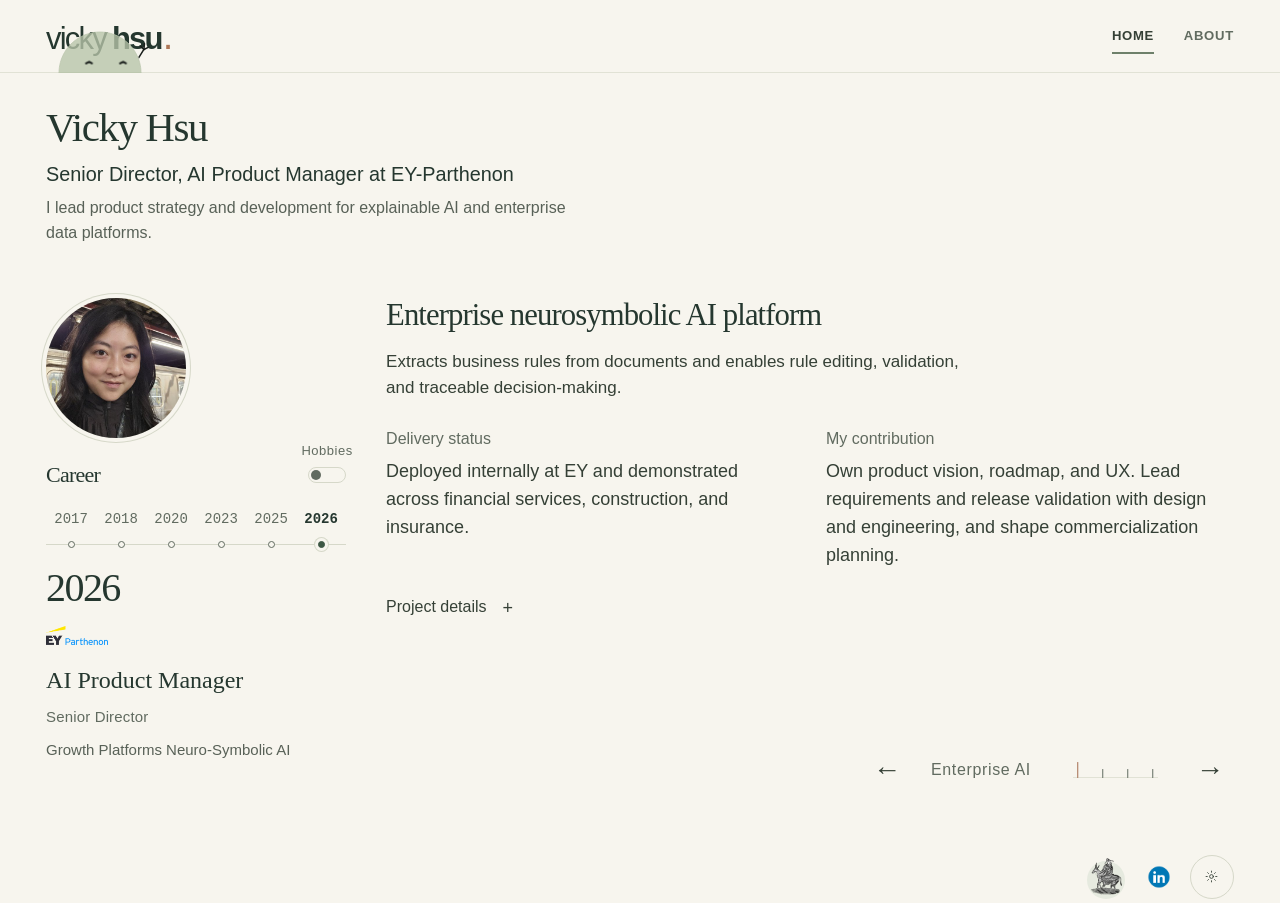
==== index.html @ c4df43fd "Quiet About gallery title type to match HOME Bring card headings down from a 46px max so About reads" ====
<!doctype html>
<html data-refined="true" lang="en">
  <head>
    <meta charset="utf-8">
    <meta name="viewport" content="width=device-width, initial-scale=1">
    <meta
      name="description"
      content="Vicky Hsu is a Senior Director and AI Product Manager at EY-Parthenon, focused on explainable AI and enterprise data platforms."
    >
    <meta name="theme-color" content="#f2f0ef" id="theme-color">
    <meta property="og:type" content="website">
    <meta property="og:title" content="Vicky Hsu · AI Product Leader">
    <meta
      property="og:description"
      content="Vicky Hsu is a Senior Director and AI Product Manager at EY-Parthenon, focused on explainable AI and enterprise data platforms."
    >
    <meta property="og:url" content="https://hsuvicky.github.io/">
    <meta property="og:site_name" content="Vicky Hsu">
    <title>Vicky Hsu</title>
    <link rel="canonical" href="https://hsuvicky.github.io/">
    <link rel="icon" href="assets/favicon-32.png?v=20260731-face" type="image/png" sizes="32x32">
    <link rel="icon" href="assets/favicon-16.png?v=20260731-face" type="image/png" sizes="16x16">
    <link rel="apple-touch-icon" href="assets/apple-touch-icon.png?v=20260731-face" sizes="180x180">
    <link rel="stylesheet" href="styles.css?v=20260914-blob-arm">
    <script>
      (() => {
        try {
          const saved = localStorage.getItem("theme");
          const theme = saved || "light";
          document.documentElement.dataset.theme = theme;
          if (localStorage.getItem("wenchang-introduced") === "true") {
            document.documentElement.dataset.wenchangSeen = "true";
          }
          const pageEnter = sessionStorage.getItem("page-transition");
          if (pageEnter) {
            document.documentElement.dataset.pageEnter = pageEnter;
            sessionStorage.removeItem("page-transition");
          }
        } catch {
          document.documentElement.dataset.theme = "light";
        }
      })();
    </script>
    <script src="script.js?v=20260914-blob-arm-longer" defer></script>
  <link rel="stylesheet" href="/refinements.css?v=20261027-about-type">
<script src="/refinements.js?v=15" defer></script>
<noscript><style>body,body.about-site{display:block;height:auto}main,body.about-site .about-page{height:auto;overflow:visible}.achievements>.section-shell{display:block;height:auto}.career-browser,.home-layout .career-browser{display:block}.career-content,.home-layout .career-content{overflow:visible}.career-entry[hidden],.career-entry [hidden],html .work-pages .work-panel[hidden]{display:block!important}.career-entry{margin-block:30px}.career-entry>.progression-period{display:block}.career-heading button,.career-years,.home-layout .career-years,.work-controls,.gallery-controls,.gallery-title-card,.gallery-card-select,.gallery-close{display:none!important}.work-panel,.work-panel:not(:first-child){display:block;height:auto;margin-block:40px}.about-page .gallery-section,.about-page .gallery-section .section-shell,.perspective-gallery{height:auto}.gallery-stage{position:static;perspective:none}.gallery-card{position:static;transform:none!important;opacity:1!important;width:100%;height:auto;margin:30px 0;pointer-events:auto}.gallery-card-layout{height:auto}.gallery-card-copy{opacity:1}</style></noscript>
</head>
  <body>
    <a class="skip-link" href="#main-content">Skip to content</a>

    <header class="site-header">
      <nav class="site-nav" aria-label="Primary navigation">
        <div class="brand">
          <a class="wordmark" href="/" aria-label="Vicky Hsu, Home">
            <span class="wordmark-full personal-wordmark">vicky <span>hsu</span><i aria-hidden="true">.</i></span>
            <span class="wordmark-short" aria-hidden="true">VH</span>
          </a>
          <div class="blob-colony" data-blob-colony aria-label="Friendly blobs"></div>
        </div>

        <button
          class="nav-toggle"
          type="button"
          aria-expanded="false"
          aria-controls="primary-links"
          aria-label="Open menu"
        >
          <span class="nav-toggle-lines" aria-hidden="true"></span>
        </button>

        <div class="nav-links" id="primary-links">
          <a href="/" aria-current="page">Home</a>
          <a href="/about/">About</a>
        </div>

      </nav>
    </header>

    <main id="main-content">
      <section class="achievements section ruled-section" id="achievements" aria-label="Career timeline">
        <div class="section-shell home-layout">
          <div class="home-introduction">
            <h1>Vicky Hsu</h1>
            <p class="home-introduction-role">Senior Director, AI Product Manager at EY-Parthenon</p>
            <p class="home-introduction-focus">I lead product strategy and development for explainable AI and enterprise data platforms.</p>
          </div>
<aside class="career-browser"><div class="career-heading"><span class="home-portrait"><img src="assets/vicky-portrait.jpg?v=20261026-3" alt="Vicky Hsu" width="480" height="480" decoding="async"></span><h2>Career</h2><button type="button" data-career-hobbies aria-pressed="false" aria-label="Show hobbies"><span class="mode-track" aria-hidden="true"><span class="mode-knob"></span></span></button></div><nav class="career-years" aria-label="Career year"></nav><div class="career-content"><article class="career-entry" data-year="2011" data-personal="true" hidden>
                  <span class="progression-period">2011</span>
                  
                  <div class="progression-description" data-hobby-content aria-hidden="true">
                    <img
                      class="progression-logo progression-logo-lol"
                      src="assets/league-of-legends-logo.png"
                      alt=""
                      width="640"
                      height="360"
                      loading="lazy"
                    >
                    <strong class="progression-role">League of Legends</strong>
                    <span class="progression-domain">Played my first game.</span>
                  </div>
                </article><article class="career-entry" data-year="2017" hidden>
                  <span class="progression-period">2017</span>
                  
                  <div class="progression-description">
                    <img
                      class="progression-logo progression-logo-ey"
                      src="assets/ey-logo.png"
                      alt="EY"
                      width="1280"
                      height="1293"
                      loading="lazy"
                    >
                    <strong class="progression-role">Technology Consultant</strong>
                    <span class="progression-grade">Intern</span>
                    <span class="progression-domain">Robotic Process Automation</span>
                  </div>
                </article><article class="career-entry" data-year="2018" hidden>
                  <span class="progression-period">2018</span>
                  
                  <div class="progression-description">
                    <img
                      class="progression-logo progression-logo-ey"
                      src="assets/ey-logo.png"
                      alt="EY"
                      width="1280"
                      height="1293"
                      loading="lazy"
                    >
                    <strong class="progression-role">Product Analyst</strong>
                    <span class="progression-grade">Staff</span>
                    <span class="progression-domain">Digital &amp; Emerging Technologies</span>
                  </div>
                  <div class="progression-personal-event" data-hobby-content aria-hidden="true">
                    <img
                      class="progression-logo progression-logo-rank"
                      src="assets/league-diamond-rank.png"
                      alt=""
                      width="256"
                      height="256"
                      loading="lazy"
                    >
                    <strong class="progression-role">League of Legends</strong>
                    <span class="progression-domain">Reached Diamond for the first time.</span>
                  </div>
                </article><article class="career-entry" data-year="2020" hidden>
                  <span class="progression-period">2020</span>
                  
                  <div class="progression-description">
                    <img
                      class="progression-logo progression-logo-ey"
                      src="assets/ey-logo.png"
                      alt="EY"
                      width="1280"
                      height="1293"
                      loading="lazy"
                    >
                    <strong class="progression-role">Technical Product Manager</strong>
                    <span class="progression-grade">Senior</span>
                    <span class="progression-domain">Digital &amp; Emerging Technologies</span>
                  </div>
                  <div class="progression-personal-event" data-hobby-content aria-hidden="true">
                    <img
                      class="progression-logo progression-logo-twitch progression-logo-activity"
                      src="assets/twitch-logo.svg"
                      alt=""
                      width="112"
                      height="127"
                      loading="lazy"
                    >
                    <strong class="progression-role">Twitch</strong>
                    <span class="progression-domain">
                      Streamed games to 130 followers in three months chasing Affiliate,
                      then stepped away.
                    </span>
                  </div>
                </article><article class="career-entry" data-year="2023" hidden>
                  <span class="progression-period">2023</span>
                  
                  <div class="progression-description">
                    <img
                      class="progression-logo progression-logo-ey"
                      src="assets/ey-logo.png"
                      alt="EY"
                      width="1280"
                      height="1293"
                      loading="lazy"
                    >
                    <strong class="progression-role">Senior Technical Product Manager</strong>
                    <span class="progression-grade">Manager</span>
                    <span class="progression-domain">Technology Solutions Delivery</span>
                  </div>
                </article><article class="career-entry" data-year="2024" data-personal="true" hidden>
                  <span class="progression-period">2024</span>
                  
                  <div class="progression-description" data-hobby-content aria-hidden="true">
                    <img
                      class="progression-logo progression-logo-form-flow"
                      src="assets/form-and-flow-logo.png"
                      alt=""
                      width="480"
                      height="500"
                      loading="lazy"
                    >
                    <strong class="progression-role">Form + Flow</strong>
                    <span class="progression-grade">Karma Yogi</span>
                    <span class="progression-domain">Volunteered for two years.</span>
                  </div>
                  <div class="progression-personal-event" data-hobby-content aria-hidden="true">
                    <img
                      class="progression-logo progression-logo-activity career-craft-icon"
                      src="assets/career-boxing.svg"
                      alt=""
                      width="96"
                      height="64"
                      loading="lazy"
                    >
                    <strong class="progression-role">Boxing</strong>
                    <span class="progression-domain">
                      Took up training, then paused to recover from knee and shoulder
                      injuries.
                    </span>
                  </div>
                </article><article class="career-entry" data-year="2025" hidden>
                  <span class="progression-period">2025</span>
                  
                  <div class="progression-description">
                    <img
                      class="progression-logo progression-logo-parthenon"
                      src="assets/ey-parthenon-logo.png"
                      alt="EY-Parthenon"
                      width="3840"
                      height="1236"
                      loading="lazy"
                    >
                    <strong class="progression-role">AI Product Manager</strong>
                    <span class="progression-grade">Director</span>
                    <span class="progression-domain">Growth Platforms Neuro-Symbolic AI</span>
                  </div>
                  <div class="progression-career-event progression-education-event">
                    <img
                      class="progression-logo progression-logo-nyu"
                      src="assets/nyu-stern-logo.png"
                      alt="NYU Stern"
                      width="640"
                      height="304"
                      loading="lazy"
                    >
                    <strong class="progression-role">MBA</strong>
                    <span class="progression-grade">Part-time</span>
                    <span class="progression-domain">Started attending NYU Stern School of Business in 2025.</span>
                  </div>
                  <div class="progression-personal-event" data-hobby-content aria-hidden="true">
                    <img
                      class="progression-logo progression-logo-activity"
                      src="assets/baldurs-gate-logo.png"
                      alt=""
                      width="457"
                      height="191"
                      loading="lazy"
                    >
                    <strong class="progression-role">Baldur's Gate</strong>
                    <span class="progression-domain">Began a weekly campaign with college friends.</span>
                  </div>
                  <div class="progression-personal-event" data-hobby-content aria-hidden="true">
                    <img
                      class="progression-logo progression-logo-activity career-craft-icon"
                      src="assets/career-casting.svg"
                      alt=""
                      width="96"
                      height="64"
                      loading="lazy"
                    >
                    <strong class="progression-role">Lost-wax casting</strong>
                    <span class="progression-domain">
                      Carved and cast my first ring in a three-hour workshop.
                    </span>
                  </div>
                  <div class="progression-personal-event" data-hobby-content aria-hidden="true">
                    <img
                      class="progression-logo progression-logo-activity career-craft-icon"
                      src="assets/career-flameworking.svg"
                      alt=""
                      width="96"
                      height="64"
                      loading="lazy"
                    >
                    <strong class="progression-role">Flameworking</strong>
                    <span class="progression-domain">
                      Made my first borosilicate flowers, with mixed results, then soft-glass
                      beads.
                    </span>
                  </div>
                </article><article class="career-entry" data-year="2026" hidden>
                  <span class="progression-period">2026</span>
                  
                  <div class="progression-description">
                    <img
                      class="progression-logo progression-logo-parthenon"
                      src="assets/ey-parthenon-logo.png"
                      alt="EY-Parthenon"
                      width="3840"
                      height="1236"
                      loading="lazy"
                    >
                    <strong class="progression-role">AI Product Manager</strong>
                    <span class="progression-grade">Senior Director</span>
                    <span class="progression-domain">Growth Platforms Neuro-Symbolic AI</span>
                  </div>
                  <div class="progression-personal-event" data-hobby-content aria-hidden="true">
                    <img
                      class="progression-logo progression-logo-rank"
                      src="assets/league-diamond-rank.png"
                      alt=""
                      width="256"
                      height="256"
                      loading="lazy"
                    >
                    <strong class="progression-role">League of Legends</strong>
                    <span class="progression-domain">Returned to Diamond and reached my highest rank to date.</span>
                  </div>
                  <div class="progression-personal-event" data-hobby-content aria-hidden="true">
                    <img
                      class="progression-logo progression-logo-activity career-craft-icon"
                      src="assets/career-beadmaking.svg"
                      alt=""
                      width="96"
                      height="64"
                      loading="lazy"
                    >
                    <strong class="progression-role">Glass beadmaking</strong>
                    <span class="progression-domain">Went back for a second soft-glass class.</span>
                  </div>
                </article></div></aside><div class="work-pages">                <article class="work-panel" data-work-panel="0">
            <div class="case-lead">
              <h3 id="enterprise-ai-heading">Enterprise neurosymbolic AI platform</h3>
            </div>
            <div class="case-copy">
              <p class="case-purpose">
                Extracts business rules from documents and enables rule editing,
                validation, and traceable decision-making.
              </p>
              <dl class="case-glance">
                <div>
                  <dt>Delivery status</dt>
                  <dd>
                    Deployed internally at EY and demonstrated across financial services,
                    construction, and insurance.
                  </dd>
                </div>
                <div>
                  <dt>My contribution</dt>
                  <dd>
                    Own product vision, roadmap, and UX. Lead requirements and release
                    validation with design and engineering, and shape commercialization
                    planning.
                  </dd>
                </div>
              </dl>
              <details class="case-disclosure">
                <summary>
                  <span>Project details</span>
                  <span aria-hidden="true"></span>
                </summary>
                <dl class="case-details">
                  <div>
                    <dt>Problem</dt>
                    <dd>
                      Business rules and decision logic are often fragmented across
                      documentation, spreadsheets, and institutional knowledge,
                      limiting transparency, consistency, and governance.
                    </dd>
                  </div>
                  <div>
                    <dt>Approach</dt>
                    <dd>
                      A rules agent extracts entities, attributes, and rules from
                      business documents and user-provided context into an ontology.
                      Users edit and validate rules, trace the upstream and downstream
                      impact of changes, and export to standard formats such as OWL,
                      RDF, and SQL.
                    </dd>
                  </div>
                </dl>
              </details>
            </div>
          </article><article class="work-panel" data-work-panel="2" hidden>
            <div class="case-lead">
              <h4>Knowledge graph &amp; enterprise data platform</h4>
            </div>
            <div class="case-copy">
              <p class="case-purpose">
                Audit and traceability through an enterprise knowledge graph.
              </p>
              <dl class="case-glance">
                <div>
                  <dt>Outcome</dt>
                  <dd>
                    Enabled source-to-report lineage for audit and traceability.
                  </dd>
                </div>
                <div>
                  <dt>My contribution</dt>
                  <dd>
                    Owned the product roadmap spanning 120 domains, 420 concepts, and
                    4,000+ data elements.
                  </dd>
                </div>
              </dl>
              <details class="case-disclosure">
                <summary>
                  <span>Project details</span>
                  <span aria-hidden="true"></span>
                </summary>
                <dl class="case-details">
                  <div>
                    <dt>Problem</dt>
                    <dd>
                      Auditors needed a reliable way to inspect how critical report data
                      was derived.
                    </dd>
                  </div>
                  <div>
                    <dt>Approach</dt>
                    <dd>
                      Model relationships among business terms, source data, and reports
                      so traceability is inspectable.
                    </dd>
                  </div>
                </dl>
              </details>
            </div>
          </article><article class="work-panel" data-work-panel="3" hidden>
            <div class="case-lead">
              <h4>Digital experience &amp; marketing technology</h4>
            </div>
            <div class="case-copy">
              <p class="case-purpose">
                Performance, attribution, and data quality across the digital stack.
              </p>
              <dl class="case-glance">
                <div>
                  <dt>Outcome</dt>
                  <dd>
                    Migrated 70+ Maxymiser tags to Adobe Target and established data
                    validation rules.
                  </dd>
                </div>
                <div>
                  <dt>My contribution</dt>
                  <dd>
                    Led four agile teams through Adobe Experience Cloud and Snowflake
                    migrations.
                  </dd>
                </div>
              </dl>
              <details class="case-disclosure">
                <summary>
                  <span>Project details</span>
                  <span aria-hidden="true"></span>
                </summary>
                <dl class="case-details">
                  <div>
                    <dt>Problem</dt>
                    <dd>
                      Experience, measurement, and data-quality work needed to stay
                      aligned through platform migrations.
                    </dd>
                  </div>
                  <div>
                    <dt>Approach</dt>
                    <dd>
                      Sequenced migration, QA, and governance work across experience and
                      data platforms.
                    </dd>
                  </div>
                </dl>
              </details>
            </div>
          </article><article class="work-panel" data-work-panel="4" hidden>
            <div class="case-lead">
              <h4>Syndicated Loans Platform</h4>
            </div>
            <div class="case-copy">
              <p class="case-purpose">
                A syndicated lending platform built around a common data model.
              </p>
              <dl class="case-glance">
                <div>
                  <dt>Delivery</dt>
                  <dd>
                    Delivered a 25+ feature MVP for a syndicated lending startup backed
                    by four financial institutions.
                  </dd>
                </div>
                <div>
                  <dt>My contribution</dt>
                  <dd>
                    Led product strategy, roadmap, and requirements alignment across the
                    startup and its four institutional clients.
                  </dd>
                </div>
              </dl>
              <details class="case-disclosure">
                <summary>
                  <span>Project details</span>
                  <span aria-hidden="true"></span>
                </summary>
                <dl class="case-details">
                  <div>
                    <dt>Problem</dt>
                    <dd>
                      Thirty-plus stakeholders needed a common data model.
                    </dd>
                  </div>
                  <div>
                    <dt>Approach</dt>
                    <dd>
                      Align requirements and priorities across the startup and its
                      institutional clients around the common data model.
                    </dd>
                  </div>
                </dl>
              </details>
            </div>
          </article><div class="work-controls"><button type="button" data-work-previous aria-label="Previous project">←</button><button type="button" data-work-next aria-label="Next project">→</button></div></div>
        </div>
      </section>

    </main>

    <footer class="site-footer">
      <div class="section-shell">
        <div class="footer-actions" aria-label="Footer actions">
          <div class="wenchang-nav" data-wenchang-nav>
            <button
              class="wenchang-nav-trigger"
              type="button"
              aria-expanded="false"
              aria-controls="wenchang-tooltip"
              aria-label="Learn about Wenchang Dijun"
            >
              <img
                src="assets/wenchang-rider-transparent.png"
                alt=""
                width="757"
                height="900"
              >
            </button>
            <div class="wenchang-tooltip" id="wenchang-tooltip" hidden>
              <p>
                This is
                <a
                  href="https://commons.wikimedia.org/wiki/File:The_dragon%2C_image%2C_and_demon%3B_or%2C_The_three_religions_of_China-_Confucianism%2C_Buddhism%2C_and_Taoism%2C_giving_an_account_of_the_mythology%2C_idolatry%2C_and_demonolatry_of_the_Chinese_%281887%29_%2814597250540%29.jpg"
                  target="_blank"
                  rel="noreferrer"
                >Wenchang Dijun (文昌帝君)</a>, a deity widely worshipped in Taiwan folk
                religion. Students and professionals seek his guidance for academic success,
                qualifications, and knowledge-based career advancement.
              </p>
            </div>
          </div>
          <a
            class="footer-linkedin"
            href="https://www.linkedin.com/in/hsuvicky/"
            target="_blank"
            rel="noreferrer"
            aria-label="Visit Vicky Hsu on LinkedIn"
          >
            <img src="assets/linkedin-icon.png" alt="" width="512" height="512" loading="lazy">
            <span class="visually-hidden">(opens in a new tab)</span>
          </a>
          <button class="theme-toggle" type="button" aria-label="Switch to dark theme" aria-pressed="false">
            <svg class="theme-icon theme-icon-sun" viewBox="0 0 24 24" aria-hidden="true">
              <circle cx="12" cy="12" r="3.5"/>
              <path d="M12 2v2.2M12 19.8V22M4.9 4.9l1.6 1.6m11 11 1.6 1.6M2 12h2.2M19.8 12H22M4.9 19.1l1.6-1.6m11-11 1.6-1.6"/>
            </svg>
            <svg class="theme-icon theme-icon-moon" viewBox="0 0 24 24" aria-hidden="true">
              <path d="M20.2 15.1A8.6 8.6 0 0 1 8.9 3.8 8.6 8.6 0 1 0 20.2 15Z"/>
            </svg>
            <span class="visually-hidden">Change color theme</span>
          </button>
        </div>
      </div>
    </footer>
  </body>
</html>
---- styles.css ----
:root {
  color-scheme: light;
  --bg: #f2f0ef;
  --surface: #f8f7f4;
  --surface-strong: #ffffff;
  --text: #2a2a2a;
  --text-strong: #101010;
  --text-soft: #565a56;
  --muted: #666a66;
  --accent: #4b6e48;
  --accent-deep: #355434;
  --accent-soft: #e8ede6;
  --moss: #7c896f;
  --stone: #b2ac88;
  --border: #d4ccc7;
  --border-soft: #e3dedb;
  --warm: #746a45;
  --warm-soft: #ebe7d7;
  --ink-inverse: #f7f5ef;
  --header-bg: rgba(242, 240, 239, 0.92);
  --shadow: 0 24px 70px rgba(42, 42, 42, 0.08);
  --display: Iowan Old Style, Baskerville, "Times New Roman", serif;
  --sans: Inter, ui-sans-serif, -apple-system, BlinkMacSystemFont, "Segoe UI", sans-serif;
  --mono: "SFMono-Regular", Consolas, "Liberation Mono", monospace;
  --header-height: 72px;
  --max-width: 1220px;
  --page-edge: clamp(1.25rem, 1.5vw, 1.75rem);
  --reading-width: 720px;
  --blob-arm: #1a1f1c;
  /* Matryoshka colors — largest is a lighter moss in light mode. */
  --blob-color-0: #b8c4aa;
  --blob-color-1: var(--moss);
  --blob-color-2: var(--accent);
  --blob-color-3: var(--warm);
  --blob-color-4: var(--accent-deep);
  --pointillism-base: #65715f;
  --pointillism-moss: #587453;
  --pointillism-rose: #a8737c;
  --pointillism-sky: #668591;
  --pointillism-gold: #9a814e;
  --glass-neon-cyan: #70ddd1;
  --glass-neon-violet: #9f9bf1;
}

:root[data-theme="dark"] {
  color-scheme: dark;
  --bg: #0f1720;
  --surface: #16212b;
  --surface-strong: #1c2933;
  --text: #e6f0e8;
  --text-strong: #f6fcf7;
  --text-soft: #c0cdc4;
  --muted: #9aa8a0;
  --accent: #8bbf87;
  --accent-deep: #b3d9af;
  --accent-soft: #24382e;
  --moss: #a2b190;
  --stone: #b5a77c;
  --border: #394650;
  --border-soft: #2a3440;
  --warm: #b5a77c;
  --warm-soft: #2a2b28;
  --ink-inverse: #101b14;
  --header-bg: rgba(15, 23, 32, 0.92);
  --shadow: 0 24px 70px rgba(0, 0, 0, 0.35);
  --blob-arm: #ffffff;
  --blob-color-0: #c5ddc2;
  --blob-color-1: var(--accent);
  --blob-color-2: var(--moss);
  --blob-color-3: var(--stone);
  --blob-color-4: var(--warm);
  --pointillism-base: #b8ccb6;
  --pointillism-moss: #a7c79f;
  --pointillism-rose: #d8a9b5;
  --pointillism-sky: #a6c6d2;
  --pointillism-gold: #d6c18e;
  --glass-neon-cyan: #73f2df;
  --glass-neon-violet: #b2a8ff;
}

*,
*::before,
*::after {
  box-sizing: border-box;
}

html {
  scroll-behavior: smooth;
  scroll-padding-top: calc(var(--header-height) + 1rem);
  background: var(--bg);
}

body {
  margin: 0;
  overflow-x: hidden;
  background: var(--bg);
  color: var(--text);
  font-family: var(--sans);
  font-size: 1rem;
  line-height: 1.65;
  text-rendering: optimizeLegibility;
  transition: background-color 180ms ease, color 180ms ease;
}

body.about-site {
  display: flex;
  flex-direction: column;
  min-height: 100svh;
}

body.about-site .about-page {
  flex: 1 0 auto;
}

body.about-site .site-footer {
  flex: 0 0 auto;
  margin-top: auto;
  border-top: 0;
}

:root[data-page-enter] main,
:root[data-page-enter] .site-footer,
:root[data-page-exit] main,
:root[data-page-exit] .site-footer {
  animation-duration: 420ms;
  animation-fill-mode: both;
  animation-timing-function: cubic-bezier(0.76, 0, 0.24, 1);
  will-change: transform, opacity;
}

:root[data-page-enter="from-right"] main,
:root[data-page-enter="from-right"] .site-footer {
  animation-name: page-enter-from-right;
}

:root[data-page-enter="from-left"] main,
:root[data-page-enter="from-left"] .site-footer {
  animation-name: page-enter-from-left;
}

:root[data-page-exit] .site-header {
  pointer-events: none;
}

:root[data-page-exit="left"] main,
:root[data-page-exit="left"] .site-footer {
  animation-name: page-exit-left;
}

:root[data-page-exit="right"] main,
:root[data-page-exit="right"] .site-footer {
  animation-name: page-exit-right;
}

@keyframes page-enter-from-right {
  from {
    opacity: 0.96;
    transform: translate3d(100vw, 0, 0);
  }

  to {
    opacity: 1;
    transform: translate3d(0, 0, 0);
  }
}

@keyframes page-enter-from-left {
  from {
    opacity: 0.96;
    transform: translate3d(-100vw, 0, 0);
  }

  to {
    opacity: 1;
    transform: translate3d(0, 0, 0);
  }
}

@keyframes page-exit-left {
  to {
    opacity: 0.96;
    transform: translate3d(-100vw, 0, 0);
  }
}

@keyframes page-exit-right {
  to {
    opacity: 0.96;
    transform: translate3d(100vw, 0, 0);
  }
}

body::before {
  position: fixed;
  inset: 0;
  z-index: -1;
  background-image:
    linear-gradient(to right, color-mix(in srgb, var(--border-soft) 42%, transparent) 1px, transparent 1px),
    linear-gradient(to bottom, color-mix(in srgb, var(--border-soft) 32%, transparent) 1px, transparent 1px);
  background-size: 48px 48px;
  content: "";
  mask-image: linear-gradient(to bottom, black, transparent 48rem);
  opacity: 0.34;
  pointer-events: none;
}

button,
a {
  -webkit-tap-highlight-color: transparent;
}

a {
  color: inherit;
  text-underline-offset: 0.22em;
}

button {
  color: inherit;
}

::selection {
  background: var(--accent);
  color: var(--ink-inverse);
}

:focus-visible {
  outline: 3px solid var(--warm);
  outline-offset: 4px;
}

.visually-hidden {
  position: absolute;
  width: 1px;
  height: 1px;
  padding: 0;
  margin: -1px;
  overflow: hidden;
  clip: rect(0, 0, 0, 0);
  white-space: nowrap;
  border: 0;
}

.skip-link {
  position: fixed;
  top: 0.75rem;
  left: 0.75rem;
  z-index: 100;
  padding: 0.7rem 1rem;
  background: var(--text);
  color: var(--bg);
  font-weight: 700;
  text-decoration: none;
  transform: translateY(-180%);
  transition: transform 160ms ease;
}

.skip-link:focus {
  transform: translateY(0);
}

.site-header {
  position: sticky;
  top: 0;
  z-index: 1000;
  isolation: isolate;
  height: var(--header-height);
  overflow: visible;
  border-bottom: 1px solid var(--border-soft);
  background: var(--header-bg);
  backdrop-filter: blur(18px);
}

.site-nav {
  display: grid;
  grid-template-columns: minmax(11rem, 1fr) auto;
  column-gap: 1.25rem;
  align-items: center;
  width: calc(100% - (var(--page-edge) * 2));
  height: 100%;
  margin: 0 auto;
}

.brand {
  position: relative;
  display: inline-flex;
  justify-self: start;
  align-items: flex-end;
  gap: 0;
  margin-left: 0;
  min-height: 44px;
  height: 100%;
}

.wordmark {
  position: relative;
  z-index: 1;
  display: inline-flex;
  align-items: center;
  align-self: center;
  min-height: 44px;
  font-weight: 700;
  letter-spacing: -0.02em;
  text-decoration: none;
  white-space: nowrap;
}

.wordmark-pointillism {
  position: relative;
  display: block;
  width: max-content;
  color: color-mix(in srgb, var(--text) 64%, var(--pointillism-base));
  font-family: Didot, "Bodoni 72", "Bodoni MT", var(--display);
  font-size: clamp(1.8rem, 2.7vw, 2.35rem);
  font-weight: 700;
  letter-spacing: 0.035em;
  line-height: 1;
  text-transform: uppercase;
  white-space: nowrap;
  transition: color 420ms ease;
}

.wordmark-pointillism::after {
  position: absolute;
  inset: 0;
  background-image:
    radial-gradient(circle, var(--pointillism-moss) 0 0.9px, transparent 1.08px),
    radial-gradient(circle, var(--pointillism-rose) 0 0.82px, transparent 1.02px),
    radial-gradient(circle, var(--pointillism-sky) 0 0.86px, transparent 1.06px),
    radial-gradient(circle, var(--pointillism-gold) 0 0.76px, transparent 0.98px);
  background-position: 0 0, 1.35px 1.3px, 0.7px 2.15px, 2.2px 0.55px;
  background-size: 2.9px 2.9px, 3.7px 3.7px, 4.45px 4.45px, 5.2px 5.2px;
  background-clip: text;
  -webkit-background-clip: text;
  color: transparent;
  content: attr(data-text);
  filter: saturate(0.96) contrast(1.04);
  opacity: 0.98;
  pointer-events: none;
  transition: opacity 420ms ease, filter 420ms ease, background-position 620ms ease;
  animation: pointillism-fade-in 760ms ease both;
}

.wordmark:hover .wordmark-pointillism {
  color: color-mix(in srgb, var(--text) 54%, var(--pointillism-base));
}

.wordmark:hover .wordmark-pointillism::after,
.wordmark:focus-visible .wordmark-pointillism::after {
  background-position: 1px 0.5px, 2.25px 1px, 0 1.8px, 3px 1.4px;
  filter: saturate(1.08);
  opacity: 1;
}

@keyframes pointillism-fade-in {
  from {
    opacity: 0;
  }
}

.wordmark-short {
  display: none;
}

.blob-colony {
  position: relative;
  z-index: 2;
  display: inline-flex;
  align-items: flex-end;
  gap: 0.3rem;
  margin: 0 0 -1px -7rem;
  min-height: 0;
}

.blob {
  --blob-w: 82px;
  --blob-h: 41px;
  --blob-eye-w: 5.5px;
  --blob-eye-h: 7px;
  --blob-eye-w-wide: 9px;
  --blob-eye-h-wide: 11px;
  --blob-squint-size: 0.9rem;
  --blob-fill: var(--blob-color-0);
  --blob-body-opacity: 0.78;
  --blob-stroke-opacity: 0.82;
  --eye-l-x: 28%;
  --eye-l-y: 30%;
  --eye-r-x: 72%;
  --eye-r-y: 30%;
  --squint-y: 30%;
  position: relative;
  z-index: 2;
  display: grid;
  place-items: end center;
  width: var(--blob-w);
  height: var(--blob-h);
  margin: 0;
  padding: 0;
  border: 0;
  background: transparent;
  cursor: pointer;
  color: inherit;
  font: inherit;
  appearance: none;
  -webkit-appearance: none;
}

.blob[data-size="0"] {
  --blob-w: 82px;
  --blob-h: 41px;
  --blob-eye-w: 5.5px;
  --blob-eye-h: 7px;
  --blob-eye-w-wide: 9px;
  --blob-eye-h-wide: 11px;
  --blob-squint-size: 0.9rem;
  --blob-fill: var(--blob-color-0);
  --blob-body-opacity: 0.78;
  --blob-stroke-opacity: 0.82;
}

.blob[data-size="1"] {
  --blob-w: 64px;
  --blob-h: 32px;
  --blob-eye-w: 4.5px;
  --blob-eye-h: 5.5px;
  --blob-eye-w-wide: 7.5px;
  --blob-eye-h-wide: 9px;
  --blob-squint-size: 0.75rem;
  --blob-fill: var(--blob-color-1);
  --blob-body-opacity: 0.86;
  --blob-stroke-opacity: 0.9;
}

.blob[data-size="2"] {
  --blob-w: 50px;
  --blob-h: 25px;
  --blob-eye-w: 3.75px;
  --blob-eye-h: 4.5px;
  --blob-eye-w-wide: 6px;
  --blob-eye-h-wide: 7.5px;
  --blob-squint-size: 0.6rem;
  --blob-fill: var(--blob-color-2);
  --blob-body-opacity: 0.92;
  --blob-stroke-opacity: 0.94;
}

.blob[data-size="3"] {
  --blob-w: 38px;
  --blob-h: 19px;
  --blob-eye-w: 3px;
  --blob-eye-h: 3.75px;
  --blob-eye-w-wide: 4.75px;
  --blob-eye-h-wide: 6px;
  --blob-squint-size: 0.48rem;
  --blob-fill: var(--blob-color-3);
  --blob-body-opacity: 0.96;
  --blob-stroke-opacity: 0.97;
}

.blob[data-size="4"] {
  --blob-w: 26px;
  --blob-h: 13px;
  --blob-eye-w: 2.25px;
  --blob-eye-h: 2.75px;
  --blob-eye-w-wide: 3.5px;
  --blob-eye-h-wide: 4.25px;
  --blob-squint-size: 0.38rem;
  --blob-fill: var(--blob-color-4);
  --blob-body-opacity: 1;
  --blob-stroke-opacity: 1;
}

.blob:focus-visible {
  outline: none;
}

.blob-stage {
  position: relative;
  width: var(--blob-w);
  height: var(--blob-h);
  overflow: visible;
  /* Clip below the nav line, but allow the arm to stick out the sides/top. */
  clip-path: inset(-28px -48px 0 -12px);
}

.blob-body {
  position: absolute;
  inset: 0;
  color: var(--blob-fill);
  transform-origin: 50% 100%;
  transition: color 180ms ease;
  isolation: isolate;
}

.blob-svg {
  position: absolute;
  inset: 0;
  z-index: 1;
  display: block;
  width: 100%;
  height: 100%;
  overflow: visible;
  pointer-events: none;
}

.blob-svg path {
  fill: currentColor;
  fill-opacity: var(--blob-body-opacity);
  stroke: currentColor;
  stroke-opacity: var(--blob-stroke-opacity);
  stroke-width: 1;
  stroke-linejoin: round;
  stroke-linecap: round;
  paint-order: stroke fill;
  shape-rendering: geometricPrecision;
  transition: fill-opacity 620ms ease, stroke-opacity 620ms ease;
}

.blob:focus-visible .blob-svg path {
  stroke: var(--text);
  stroke-width: 2;
}

.blob-arm {
  position: absolute;
  inset: 0;
  z-index: 0;
  width: 100%;
  height: 100%;
  overflow: visible;
  opacity: 0;
  pointer-events: none;
}

.blob-arm line {
  fill: none;
  stroke: var(--blob-arm);
  stroke-width: 1.85;
  stroke-linecap: round;
  stroke-linejoin: round;
}

.blob-arm-elbow {
  fill: var(--blob-arm);
  stroke: none;
}

/* Transform only the geometry; the silhouette mask stays fixed to the body. */
.blob-arm-wave {
  transform: translateX(-32px);
}

.blob-arm-fore,
.blob-arm-hand {
  transform-origin: 0 0;
}

.blob-arm-fore {
  transform: rotate(10deg);
}

.blob-arm-hand {
  transform: rotate(-4deg);
}

.blob[data-arm="waving"] .blob-arm,
.blob[data-arm="tucking"] .blob-arm {
  opacity: 1;
}

.blob[data-arm="waving"] .blob-arm-wave {
  animation: blob-arm-emerge 1.4s ease-out forwards;
}

.blob[data-arm="waving"] .blob-arm-fore {
  animation: blob-arm-fore-wave 0.7s ease-in-out 2;
}

.blob[data-arm="waving"] .blob-arm-hand {
  animation: blob-fingers-wave 0.7s ease-in-out 2;
}

.blob[data-arm="tucking"] .blob-arm-wave {
  animation: blob-arm-tuck 0.48s ease-in-out forwards;
}

.blob[data-arm="tucking"] .blob-arm-fore {
  animation: blob-fore-tuck 0.48s ease-in-out forwards;
}

.blob[data-arm="tucking"] .blob-arm-hand {
  animation: blob-hand-tuck 0.48s ease-in-out forwards;
}

.blob[data-arm="hidden"] .blob-arm {
  opacity: 0;
}

.blob[data-state="startled"] .blob-arm,
.blob[data-state="popping"] .blob-arm,
.blob[data-state="gone"] .blob-arm,
.blob[data-state="rising"] .blob-arm {
  opacity: 0 !important;
  animation: none !important;
}

.blob-eye {
  position: absolute;
  top: 0;
  left: 0;
  z-index: 2;
  width: var(--blob-eye-w);
  height: var(--blob-eye-h);
  border-radius: 50%;
  background: #1a1f1c;
  transform: translate(-50%, -50%);
  transform-origin: 50% 50%;
  pointer-events: none;
  will-change: left, top, transform;
  transition:
    width 140ms ease-out,
    height 140ms ease-out;
}

.blob[data-state="idle"]:not([data-squint="true"]) .blob-eye {
  animation: blob-blink 3.6s ease-in-out infinite;
}

.blob[data-state="idle"][data-scare="true"] .blob-eye {
  animation: none;
}

.blob[data-state="idle"][data-shiver="true"] .blob-eye {
  animation: none;
}

.blob[data-state="idle"][data-arm="waving"] .blob-eye {
  width: var(--blob-eye-w-wide);
  height: var(--blob-eye-h);
  border: 0;
  background: transparent;
  animation: blob-wave-smile 0.7s ease-in-out 2;
}

.blob[data-state="idle"][data-arm="waving"] .blob-eye::before,
.blob[data-state="idle"][data-arm="waving"] .blob-eye::after {
  position: absolute;
  top: 43%;
  width: 58%;
  height: 1.5px;
  border-radius: 999px;
  background: #1a1f1c;
  content: "";
}

.blob[data-state="idle"][data-arm="waving"] .blob-eye::before {
  left: 0;
  transform: rotate(-27deg);
  transform-origin: 100% 50%;
}

.blob[data-state="idle"][data-arm="waving"] .blob-eye::after {
  right: 0;
  transform: rotate(27deg);
  transform-origin: 0 50%;
}

.blob-eye-l {
  left: var(--eye-l-x);
  top: var(--eye-l-y);
}

.blob-eye-r {
  left: var(--eye-r-x);
  top: var(--eye-r-y);
}

.blob-squint {
  position: absolute;
  inset: 0;
  z-index: 2;
  display: none;
  color: #1a1f1c;
  font-family: var(--mono);
  font-size: var(--blob-squint-size);
  font-weight: 900;
  line-height: 1;
  letter-spacing: -0.04em;
  -webkit-text-stroke: 0.6px #1a1f1c;
  paint-order: stroke fill;
  pointer-events: none;
  user-select: none;
}

.blob-squint-l,
.blob-squint-r {
  position: absolute;
  top: var(--squint-y);
  transform: translate(-50%, -50%);
}

.blob-squint-l {
  left: var(--eye-l-x);
}

.blob-squint-r {
  left: var(--eye-r-x);
}

.blob[data-squint="true"] .blob-eye {
  opacity: 0;
}

.blob[data-squint="true"] .blob-squint {
  display: flex;
}

.blob-pop-burst {
  position: absolute;
  right: auto;
  bottom: 0;
  left: 50%;
  width: 0;
  height: 0;
  overflow: visible;
  opacity: 0;
  pointer-events: none;
}

.blob-pop-burst span {
  position: absolute;
  top: 0;
  left: 0;
  width: 2px;
  height: 16px;
  border-radius: 999px;
  background: var(--blob-fill);
  transform-origin: 50% 100%;
}

/* Only rays above the nav line */
.blob-pop-burst span:nth-child(1) { transform: rotate(-66deg) translateY(-22px); }
.blob-pop-burst span:nth-child(2) { transform: rotate(-33deg) translateY(-24px); }
.blob-pop-burst span:nth-child(3) { transform: rotate(0deg) translateY(-26px); }
.blob-pop-burst span:nth-child(4) { transform: rotate(33deg) translateY(-24px); }
.blob-pop-burst span:nth-child(5) { transform: rotate(66deg) translateY(-22px); }

.blob[data-state="startled"],
.blob[data-scare="true"],
.blob[data-shiver="true"] {
  --blob-eye-w: var(--blob-eye-w-wide);
  --blob-eye-h: var(--blob-eye-h-wide);
}

.blob[data-state="startled"] {
  pointer-events: none;
}

.blob[data-state="startled"] .blob-body {
  animation: blob-startle-shake 520ms ease-in-out;
}

.blob[data-state="startled"] .blob-eye,
.blob[data-scare="true"] .blob-eye,
.blob[data-shiver="true"] .blob-eye {
  animation: none;
}

.blob[data-state="startled"] .blob-squint,
.blob[data-scare="true"] .blob-squint,
.blob[data-shiver="true"] .blob-squint {
  display: none;
}

.blob[data-scare="true"] .blob-body {
  animation: none;
}

.blob[data-shiver="true"] .blob-body {
  animation: blob-witness-shiver 480ms ease-in-out infinite;
}

.blob[data-state="popping"] {
  pointer-events: none;
}

.blob[data-state="popping"] .blob-body {
  animation: blob-pop 420ms cubic-bezier(0.2, 0.9, 0.3, 1.2) forwards;
}

.blob[data-state="popping"] .blob-pop-burst {
  animation: blob-burst 480ms ease-out forwards;
}

.blob[data-state="popping"] .blob-eye {
  animation: none;
}

.blob[data-state="gone"] {
  pointer-events: none;
}

.blob[data-state="gone"] .blob-body,
.blob[data-state="gone"] .blob-pop-burst {
  opacity: 0;
  visibility: hidden;
}

.blob[data-state="rising"] {
  pointer-events: none;
}

.blob[data-state="rising"] .blob-stage {
  overflow: hidden;
}

.blob[data-state="rising"] .blob-body {
  animation: blob-rise-shake 1.35s cubic-bezier(0.22, 0.82, 0.28, 1) forwards;
}

.blob[data-state="rising"] .blob-eye {
  opacity: 0;
}

.blob[data-state="rising"] .blob-squint {
  display: flex;
}

@keyframes blob-startle-shake {
  0%,
  100% {
    transform: translateX(0) rotate(0deg);
  }

  16% {
    transform: translateX(-3px) rotate(-4deg);
  }

  32% {
    transform: translateX(3px) rotate(4deg);
  }

  48% {
    transform: translateX(-2.5px) rotate(-3deg);
  }

  64% {
    transform: translateX(2.5px) rotate(3deg);
  }

  80% {
    transform: translateX(-1.5px) rotate(-2deg);
  }

  92% {
    transform: translateX(1px) rotate(1deg);
  }
}

@keyframes blob-witness-shiver {
  0%,
  100% {
    transform: translateX(0) scale(1);
  }

  18% {
    transform: translateX(-1.4px) scale(1.012, 0.988);
  }

  38% {
    transform: translateX(1.4px) scale(0.992, 1.008);
  }

  58% {
    transform: translateX(-1px) scale(1.008, 0.992);
  }

  78% {
    transform: translateX(1px) scale(0.995, 1.005);
  }

  90% {
    transform: translateX(-0.5px) scale(1.004, 0.996);
  }
}

@keyframes blob-pop {
  0% {
    opacity: 1;
    transform: scale(1, 1);
  }

  28% {
    opacity: 1;
    transform: scale(1.18, 1.28);
  }

  55% {
    opacity: 1;
    transform: scale(1.05, 0.72);
  }

  100% {
    opacity: 0;
    transform: scale(1.55, 0.08);
  }
}

@keyframes blob-burst {
  0% {
    opacity: 0;
    transform: scale(0.35);
  }

  35% {
    opacity: 1;
  }

  100% {
    opacity: 0;
    transform: scale(1.35);
  }
}

@keyframes blob-blink {
  0%,
  90%,
  100% {
    transform: translate(-50%, -50%) scaleY(1);
  }

  93%,
  96% {
    transform: translate(-50%, -50%) scaleY(0.08);
  }
}

@keyframes blob-wave-smile {
  0%, 100% {
    transform: translate(-50%, -50%) rotate(0deg);
  }
  25% {
    transform: translate(-50%, -50%) translateY(-1px) rotate(-3deg);
  }
  50% {
    transform: translate(-50%, -50%) rotate(2deg);
  }
  75% {
    transform: translate(-50%, -50%) translateY(-1px) rotate(-2deg);
  }
}

@keyframes blob-arm-emerge {
  0% { transform: translateX(-32px); }
  14%, 100% { transform: translateX(0); }
}

@keyframes blob-arm-fore-wave {
  0%, 100% { transform: rotate(10deg); }
  25%, 75% { transform: rotate(2deg); }
  50% { transform: rotate(18deg); }
}

@keyframes blob-fingers-wave {
  0%, 100% { transform: rotate(-4deg); }
  25%, 75% { transform: rotate(8deg); }
  50% { transform: rotate(-10deg); }
}

/* Hand returns first, then the elbow folds; only then slide into the opening.
   Opacity remains one throughout: the mask conceals everything before hidden. */
@keyframes blob-hand-tuck {
  0% { transform: var(--arm-hand-from, rotate(-4deg)); }
  25%, 100% { transform: rotate(0deg); }
}

@keyframes blob-fore-tuck {
  0%, 25% { transform: var(--arm-fore-from, rotate(10deg)); }
  60%, 100% { transform: rotate(80deg); }
}

@keyframes blob-arm-tuck {
  0%, 60% { transform: var(--arm-wave-from, translateX(0)); }
  95%, 100% { transform: translateX(-32px); }
}

@keyframes blob-rise-shake {
  0% {
    opacity: 0.85;
    transform: translateY(110%) translateX(0) rotate(0deg);
  }

  38% {
    opacity: 1;
    transform: translateY(42%) translateX(-3px) rotate(-4deg);
  }

  52% {
    transform: translateY(24%) translateX(3px) rotate(4deg);
  }

  66% {
    transform: translateY(12%) translateX(-2.5px) rotate(-3deg);
  }

  80% {
    transform: translateY(5%) translateX(2px) rotate(2deg);
  }

  100% {
    opacity: 1;
    transform: translateY(0) translateX(0) rotate(0deg);
  }
}

.nav-links {
  display: flex;
  gap: 1.85rem;
  align-items: center;
}

.wenchang-nav {
  position: relative;
  display: grid;
  place-items: center;
  width: 34px;
  height: 44px;
  opacity: 0;
  visibility: hidden;
  margin-right: -0.85rem;
  transform: translateY(-5px);
  transition: opacity 520ms ease, transform 520ms ease, visibility 0s linear 520ms;
}

:root[data-wenchang-seen="true"] .wenchang-nav,
:root[data-wenchang-nav-seen="true"] .wenchang-nav {
  opacity: 1;
  transform: translateY(0);
  visibility: visible;
  transition-delay: 0s;
}

:root[data-wenchang-seen="true"] .about-rider-stage {
  visibility: hidden;
}

:root[data-wenchang-seen="true"] .about-rider {
  top: 30%;
  left: -8%;
  opacity: 0;
  transform: translate3d(-50%, -42%, 0) rotate(-8deg);
  animation: none;
  will-change: auto;
}

.wenchang-nav-trigger {
  display: grid;
  place-items: center;
  width: 34px;
  height: 44px;
  padding: 0;
  border: 0;
  background: transparent;
  cursor: pointer;
}

.wenchang-nav-trigger img {
  width: 30px;
  height: 36px;
  object-fit: contain;
  filter: grayscale(1) contrast(1.08);
  opacity: 0.72;
  transition: opacity 160ms ease, transform 160ms ease;
}

[data-theme="dark"] .wenchang-nav-trigger img {
  filter: grayscale(1) invert(1) contrast(1.08);
}

.wenchang-nav-trigger:hover img,
.wenchang-nav-trigger[aria-expanded="true"] img {
  opacity: 1;
  transform: translateY(-1px);
}

.wenchang-tooltip {
  position: absolute;
  top: calc(100% + 0.55rem);
  right: 0;
  z-index: 70;
  width: min(23rem, calc(100vw - 2rem));
  padding: 0.85rem 1rem;
  border: 1px solid color-mix(in srgb, var(--border) 76%, transparent);
  background: color-mix(in srgb, var(--surface-strong) 88%, transparent);
  box-shadow: var(--shadow);
  opacity: 0;
  transform: translateY(-5px);
  transition: opacity 180ms ease, transform 180ms ease;
  backdrop-filter: blur(14px);
}

.wenchang-tooltip[data-open="true"] {
  opacity: 1;
  transform: translateY(0);
}

.wenchang-tooltip p {
  margin: 0;
  color: var(--text-soft);
  font-size: 0.78rem;
  line-height: 1.55;
}

.wenchang-tooltip a {
  position: relative;
  display: inline;
  color: var(--accent-deep);
  font-weight: 750;
  text-decoration: none;
  white-space: nowrap;
}

.wenchang-tooltip a::after {
  position: absolute;
  right: 0;
  bottom: -0.08em;
  left: 0;
  height: 1px;
  background: currentColor;
  content: "";
  pointer-events: none;
  transform: scaleX(0);
  transform-origin: left;
  transition: transform 180ms ease;
}

.wenchang-tooltip a:hover::after,
.wenchang-tooltip a:focus-visible::after {
  transform: scaleX(1);
}

.nav-links > a {
  position: relative;
  display: inline-flex;
  align-items: center;
  min-height: 44px;
  color: var(--muted);
  font-size: 0.82rem;
  font-weight: 700;
  letter-spacing: 0.055em;
  text-decoration: none;
  text-transform: uppercase;
}

.nav-links > a::after {
  position: absolute;
  right: 0;
  bottom: 4px;
  left: 0;
  height: 2px;
  background: var(--accent);
  content: "";
  transform: scaleX(0);
  transform-origin: left;
  transition: transform 160ms ease;
}

.nav-links > a:hover,
.nav-links > a[aria-current="location"],
.nav-links > a[aria-current="page"] {
  color: var(--text);
}

.nav-links > a:hover::after,
.nav-links > a[aria-current="location"]::after,
.nav-links > a[aria-current="page"]::after {
  transform: scaleX(1);
}

.nav-toggle {
  display: none;
}

.theme-toggle {
  position: relative;
  display: inline-grid;
  justify-self: end;
  place-items: center;
  width: 34px;
  height: 34px;
  padding: 0;
  border: 1px solid var(--border);
  border-radius: 50%;
  background: transparent;
  cursor: pointer;
  transition: background-color 160ms ease, border-color 160ms ease;
}

.theme-toggle::before {
  position: absolute;
  inset: -5px;
  content: "";
}

.theme-toggle:hover {
  border-color: var(--accent);
  background: var(--accent-soft);
}

.theme-icon {
  grid-area: 1 / 1;
  width: 13px;
  height: 13px;
  fill: none;
  stroke: currentColor;
  stroke-linecap: round;
  stroke-linejoin: round;
  stroke-width: 1.6;
  transition: opacity 160ms ease, transform 160ms ease;
}

.theme-icon-moon {
  opacity: 0;
  transform: rotate(-22deg) scale(0.65);
}

[data-theme="dark"] .theme-icon-sun {
  opacity: 0;
  transform: rotate(22deg) scale(0.65);
}

[data-theme="dark"] .theme-icon-moon {
  opacity: 1;
  transform: rotate(0) scale(1);
}

.section {
  position: relative;
}

.section-shell {
  width: min(calc(100% - 3rem), var(--max-width));
  margin: 0 auto;
}

.about {
  overflow: visible;
  padding: clamp(2rem, 3vw, 3rem) 0 clamp(2.5rem, 3.5vw, 3.5rem);
}

.hero-grid {
  display: grid;
  grid-template-columns: minmax(0, 1.15fr) minmax(18rem, 0.62fr);
  column-gap: clamp(2rem, 4vw, 4rem);
  row-gap: 0.5rem;
  align-items: center;
}

.section-kicker,
.annotation,
.note-label {
  margin: 0;
  color: var(--accent);
  font-family: var(--mono);
  font-size: 0.74rem;
  font-weight: 700;
  letter-spacing: 0.1em;
  line-height: 1.5;
  text-transform: uppercase;
}

h1,
h2,
h3,
h4,
p {
  text-wrap: pretty;
}

h1,
h2,
.case-study h3,
.field-note h3,
.folio-intro h3 {
  font-family: var(--display);
  font-weight: 400;
  letter-spacing: -0.035em;
}

h1 {
  max-width: 760px;
  margin: 0;
  font-size: clamp(2.2rem, 3.1vw, 3.25rem);
  line-height: 0.98;
}

.hero-lede {
  max-width: 700px;
  margin: 1.25rem 0 0;
  color: var(--text);
  font-size: clamp(1.06rem, 1.6vw, 1.25rem);
  line-height: 1.55;
}

.hero-lede strong {
  color: var(--accent-deep);
  font-weight: 750;
}

.hero-copy {
  position: relative;
  z-index: 2;
  grid-column: 1;
  grid-row: 2;
  align-self: center;
}

.about-rider-stage {
  position: relative;
  z-index: 1;
  grid-column: 1 / -1;
  grid-row: 1;
  align-self: stretch;
  min-height: clamp(5.5rem, 8vw, 7rem);
  pointer-events: none;
}

.about-page .about {
  padding-top: 0;
  padding-bottom: 0;
}

.about-page .about-rider-stage {
  left: 50%;
  width: 100vw;
  min-height: clamp(2.5rem, 3.5vw, 3.25rem);
  margin-left: -50vw;
}

.about-rider-fade {
  position: absolute;
  inset: -3rem 0;
  opacity: 0.7;
  -webkit-mask-image: linear-gradient(
    to right,
    transparent 0 6%,
    black 24% 76%,
    transparent 94% 100%
  );
  mask-image: linear-gradient(
    to right,
    transparent 0 6%,
    black 24% 76%,
    transparent 94% 100%
  );
}

.about-rider-track {
  position: absolute;
  inset: 2.35rem 0;
}

.about-rider {
  position: absolute;
  top: 44%;
  left: calc(100% - var(--page-edge) - 1.5rem);
  width: clamp(1.75rem, 2.2vw, 2.25rem);
  height: auto;
  filter: grayscale(1) contrast(1.08);
  transform: translate3d(-50%, -55%, 0) rotate(16deg);
  transform-origin: 52% 78%;
  animation: rider-hop 8.25s steps(1, end) 400ms both;
  will-change: left, transform;
}

[data-theme="dark"] .about-rider {
  filter: grayscale(1) invert(1) contrast(1.08);
}

@keyframes rider-hop {
  0% {
    left: calc(100% - var(--page-edge) - 1.5rem);
    transform: translate3d(-50%, -55%, 0) rotate(16deg);
  }

  9.0909% {
    left: 91%;
    transform: translate3d(-50%, -42%, 0) rotate(-16deg);
  }

  18.1818% {
    left: 86%;
    transform: translate3d(-50%, -55%, 0) rotate(14deg);
  }

  27.2727% {
    left: 74%;
    transform: translate3d(-50%, -42%, 0) rotate(-14deg);
  }

  36.3636% {
    left: 62%;
    transform: translate3d(-50%, -55%, 0) rotate(12deg);
  }

  45.4545% {
    left: 50%;
    transform: translate3d(-50%, -42%, 0) rotate(-12deg);
  }

  54.5455% {
    left: 38%;
    transform: translate3d(-50%, -55%, 0) rotate(10deg);
  }

  63.6364% {
    left: 28%;
    transform: translate3d(-50%, -42%, 0) rotate(-10deg);
  }

  72.7273% {
    left: 18%;
    transform: translate3d(-50%, -55%, 0) rotate(8deg);
  }

  81.8182% {
    left: 9%;
    transform: translate3d(-50%, -42%, 0) rotate(-8deg);
  }

  90.9091% {
    left: 2%;
    transform: translate3d(-50%, -42%, 0) rotate(-8deg);
  }

  100% {
    left: -8%;
    opacity: 0;
    transform: translate3d(-50%, -42%, 0) rotate(-8deg);
  }
}

.portrait-frame {
  position: relative;
  width: min(100%, 340px);
  margin: 0;
  justify-self: end;
}

.portrait-art {
  position: relative;
  aspect-ratio: 4 / 5.25;
  overflow: hidden;
  border: 1px solid var(--border);
  background:
    radial-gradient(circle at 22% 17%, var(--warm-soft) 0 9%, transparent 9.4%),
    linear-gradient(145deg, var(--accent-soft), var(--surface-strong) 58%, var(--warm-soft));
  box-shadow: var(--shadow);
}

.portrait-art::after {
  position: absolute;
  inset: 1rem;
  border: 1px solid color-mix(in srgb, var(--accent) 35%, transparent);
  content: "";
}

.portrait-art svg {
  position: absolute;
  inset: 0;
  width: 100%;
  height: 100%;
}

.portrait-art > img {
  position: absolute;
  inset: 0;
  z-index: 1;
  width: 100%;
  height: 100%;
  object-fit: cover;
  object-position: center;
}

.portrait-stem {
  fill: none;
  stroke: var(--accent);
  stroke-width: 3;
}

.portrait-stem-fine {
  stroke: var(--warm);
  stroke-width: 1.5;
}

.portrait-leaves {
  fill: color-mix(in srgb, var(--accent) 32%, transparent);
  stroke: var(--accent);
  stroke-width: 1.4;
}

.portrait-art circle {
  fill: none;
  stroke: var(--warm);
  stroke-width: 1.2;
  opacity: 0.55;
}

.portrait-monogram {
  position: absolute;
  top: 8%;
  left: 9%;
  z-index: 1;
  color: var(--accent-deep);
  font-family: var(--display);
  font-size: clamp(4rem, 8vw, 7.5rem);
  letter-spacing: -0.08em;
  line-height: 1;
}

.portrait-tag {
  position: absolute;
  z-index: 2;
  display: inline-flex;
  align-items: center;
  min-height: 2rem;
  padding: 0.3rem 0.65rem;
  border: 1px solid var(--border);
  background: var(--surface-strong);
  color: var(--text);
  font-family: var(--mono);
  font-size: 0.62rem;
  font-weight: 700;
  letter-spacing: 0.04em;
  text-transform: uppercase;
  box-shadow: 0 8px 24px rgba(46, 53, 46, 0.1);
}

.portrait-tag-one {
  top: 29%;
  right: 7%;
  transform: rotate(2deg);
}

.portrait-tag-two {
  right: 14%;
  bottom: 28%;
  transform: rotate(-2deg);
}

.portrait-tag-three {
  bottom: 8%;
  left: 7%;
  background: var(--accent);
  color: var(--ink-inverse);
  transform: rotate(1deg);
}

.portrait-frame figcaption {
  display: flex;
  justify-content: space-between;
  gap: 1rem;
  padding: 0.75rem 0.15rem 0;
  color: var(--muted);
  font-size: 0.66rem;
}

.portrait-frame figcaption span {
  color: var(--accent);
  font-family: var(--mono);
  font-weight: 700;
  letter-spacing: 0.08em;
  text-transform: uppercase;
}

.ruled-section {
  border-top: 1px solid var(--border-soft);
  border-bottom: 1px solid var(--border-soft);
  background: color-mix(in srgb, var(--surface) 68%, var(--bg));
}

.achievements,
.projects,
.hobbies {
  padding: clamp(2.4rem, 4vw, 3.5rem) 0;
}

.achievements {
  padding: clamp(1.6rem, 2.5vw, 2.25rem) 0;
}

.section-heading {
  display: grid;
  grid-template-columns: minmax(10rem, 0.55fr) minmax(0, 1.6fr);
  gap: clamp(1.75rem, 4vw, 4rem);
  margin-bottom: clamp(1.6rem, 2.5vw, 2.2rem);
}

.section-heading h2 {
  max-width: 830px;
  margin: -0.15em 0 0;
  font-size: clamp(1.9rem, 3vw, 2.9rem);
  line-height: 1.02;
}

.section-heading > div > p {
  max-width: var(--reading-width);
  margin: 1rem 0 0;
  color: var(--text-soft);
  font-size: 1.05rem;
}

.section-label {
  position: relative;
  z-index: 1;
  margin-bottom: clamp(1.4rem, 2.2vw, 1.9rem);
}

.career-timeline {
  position: relative;
  --timeline-backdrop: color-mix(in srgb, var(--surface) 68%, var(--bg));
  /* Distance from the viewport edge to the content column, so the rail can bleed to
     the screen edge while its contents still line up with the rest of the section. */
  --timeline-gutter: calc((100vw - min(calc(100vw - 3rem), var(--max-width))) / 2);
  --timeline-title-size: 0.7rem;
  --timeline-grade-size: 0.52rem;
  --timeline-detail-size: 0.62rem;
}

.career-timeline::before {
  position: absolute;
  top: 0;
  bottom: 0;
  left: calc(var(--timeline-gutter) * -1);
  z-index: 1;
  width: calc(var(--timeline-gutter) + 12rem);
  background: linear-gradient(
    to right,
    var(--timeline-backdrop) 0 calc(100% - 3rem),
    transparent 100%
  );
  content: "";
  pointer-events: none;
}

.timeline-labels {
  position: absolute;
  top: 0;
  left: calc((var(--timeline-gutter) * -1) + var(--page-edge) + 0.5rem);
  z-index: 2;
  width: 7.5rem;
  height: 100%;
}

.timeline-labels > span {
  position: absolute;
  left: 0;
  color: var(--muted);
  font-family: var(--mono);
  font-size: 0.59rem;
  font-weight: 700;
  letter-spacing: 0.055em;
  line-height: 1.4;
  text-transform: uppercase;
}

.timeline-label-year {
  top: 0;
}

.timeline-label-milestones {
  top: 4.55rem;
}

.timeline-hobbies-toggle {
  position: absolute;
  top: 5.6rem;
  left: 0;
  min-height: 2.75rem;
  padding: 0;
  border: 0;
  background: transparent;
  color: var(--text-soft);
  cursor: pointer;
  font: 700 0.68rem/1.4 var(--sans);
  text-align: left;
  text-decoration: underline;
  text-decoration-color: var(--border);
  text-underline-offset: 0.22em;
}

.timeline-hobbies-toggle:hover {
  color: var(--accent-deep);
  text-decoration-color: var(--accent);
}

.timeline-viewport {
  margin-inline: calc(var(--timeline-gutter) * -1);
  overflow-x: auto;
  overflow-y: hidden;
  cursor: default;
  scrollbar-width: none;
  touch-action: pan-x;
  overscroll-behavior-inline: contain;
}

.timeline-viewport::-webkit-scrollbar {
  display: none;
}

.timeline-viewport:focus-visible {
  outline-offset: -3px;
}

.progression-rail {
  position: relative;
  display: flex;
  width: max-content;
  min-width: 100%;
  margin: 0;
  /* Trailing room for the closing note, which is pinned rather than laid out. */
  padding-right: calc(var(--timeline-gutter) + 8rem);
  padding-left: max(14rem, calc((100vw - var(--max-width)) / 2 + 14rem));
  list-style: none;
}

.progression-rail::before {
  position: absolute;
  top: 3.3rem;
  right: 0;
  left: 0;
  height: 1px;
  background: var(--border);
  content: "";
}

.progression-rail li {
  position: relative;
  display: flex;
  flex: 0 0 clamp(10.75rem, 15vw, 12rem);
  flex-direction: column;
  align-items: center;
  min-height: 12.5rem;
  padding: 0 0.55rem 1rem;
  opacity: 0;
  text-align: center;
  transition: opacity 180ms linear;
  will-change: opacity;
}

/* Pinned rather than laid out, so the closing note costs the rail no scroll width.
   A phone has no room for a trailing column, and an in-flow note there pushed the
   final milestone back into the edge fade. */
.progression-rail .progression-onwards {
  position: absolute;
  top: 0;
  right: 0;
  min-height: 0;
  padding: 0;
}

.progression-onwards-text {
  display: block;
  height: 3.3rem;
  /* Tuck the closing note close to the rail instead of floating with the years. */
  margin-top: 1.55rem;
  color: var(--accent);
  font-family: var(--display);
  font-size: 0.95rem;
  font-style: italic;
  line-height: 1.2;
  white-space: nowrap;
  opacity: 0;
  transform: translateX(-0.75rem);
  transition:
    opacity 620ms ease 160ms,
    transform 620ms cubic-bezier(0.22, 1, 0.36, 1) 160ms;
}

.progression-onwards[data-revealed="true"] .progression-onwards-text {
  opacity: 1;
  transform: none;
}

.progression-empty .progression-period {
  color: var(--muted);
  font-weight: 600;
}

.progression-empty .progression-marker {
  height: 0.55rem;
  background: var(--border);
}

.progression-period,
.progression-description > *,
.progression-career-event > *,
.progression-personal-event > * {
  display: block;
  transition: color 180ms ease;
}

.progression-period {
  height: 3.3rem;
  color: var(--accent);
  font-family: var(--mono);
  font-size: 0.67rem;
  font-weight: 700;
  letter-spacing: 0.055em;
  line-height: 1.4;
  text-transform: uppercase;
}

.progression-marker {
  position: absolute;
  top: calc(3.3rem - 0.35rem);
  left: 50%;
  width: 1px;
  height: 0.7rem;
  margin-left: -0.5px;
  background: var(--stone);
  transition: height 300ms ease, background-color 300ms ease;
}

/* Hover uses the standalone scale property rather than transform, so the hobby
   reveal below can translate the same elements without the two overwriting
   each other. */
.progression-description,
.progression-career-event,
.progression-personal-event {
  transform-origin: top center;
  transition: scale 260ms cubic-bezier(0.22, 1, 0.36, 1);
}

.progression-description {
  width: 100%;
  padding-top: 1.25rem;
}

.progression-role {
  margin-bottom: 0.2rem;
  color: var(--accent-deep);
  font-family: var(--display);
  font-size: var(--timeline-title-size);
  font-weight: 700;
  line-height: 1.3;
  text-wrap: balance;
}

.progression-grade {
  margin-bottom: 0.18rem;
  color: var(--muted);
  font-family: var(--mono);
  font-size: var(--timeline-grade-size);
  font-weight: 700;
  letter-spacing: 0.085em;
  line-height: 1.4;
  text-transform: uppercase;
}

.progression-domain {
  color: var(--text-soft);
  font-size: var(--timeline-detail-size);
  line-height: 1.3;
  text-wrap: balance;
}

.progression-current .progression-marker {
  margin-left: -1px;
  width: 2px;
  height: 0.85rem;
  top: calc(3.3rem - 0.425rem);
  background: var(--accent);
}

.progression-education .progression-marker {
  margin-left: -1px;
  width: 2px;
  height: 0.85rem;
  top: calc(3.3rem - 0.425rem);
  background: var(--warm);
}

.progression-personal .progression-marker {
  height: 0.7rem;
  background: var(--accent);
}

.career-timeline[data-hobbies-visible="false"] [data-hobby-only] .progression-marker {
  height: 0.55rem;
  background: var(--border);
}

.career-timeline[data-hobbies-visible="false"] [data-hobby-only] .progression-period {
  color: var(--muted);
  font-weight: 600;
}

.career-timeline[data-hobbies-visible="false"] [data-hobby-content] {
  display: none;
}

/* The entries are display:none while hidden so they claim no vertical space, and a
   transition cannot run off that. A keyframe does, because it starts the moment the
   element is rendered again. */
.career-timeline[data-hobbies-visible="true"] [data-hobby-content] {
  animation: hobby-arrive 420ms cubic-bezier(0.22, 1, 0.36, 1);
}

@keyframes hobby-arrive {
  from {
    opacity: 0;
    translate: 0 0.55rem;
  }
}

.progression-personal .progression-description .progression-role,
.progression-personal-event .progression-role {
  color: var(--text-soft);
  font-family: var(--sans);
  font-size: var(--timeline-title-size);
  font-weight: 700;
  line-height: 1.3;
}

.progression-personal .progression-description .progression-domain,
.progression-personal-event .progression-domain {
  color: var(--muted);
  font-size: var(--timeline-detail-size);
  line-height: 1.3;
}

.progression-personal-event,
.progression-career-event {
  width: 100%;
  margin-top: 1.3rem;
}


/* Every logo shares one 1.75rem box so the role line starts at the same height in
   every column. Per-logo padding does the optical sizing inside that box. */
.progression-logo {
  display: block;
  width: auto;
  max-width: 100%;
  height: 1.75rem;
  margin: 0 auto 0.25rem;
  padding-block: 0.25rem;
  object-fit: contain;
  object-position: center;
}

.progression-logo-ey,
.progression-logo-parthenon {
  padding-block: 0.225rem;
}

.progression-logo-nyu {
  padding-block: 0.26rem 0.14rem;
}

.progression-logo-lol,
.progression-logo-twitch {
  padding-block: 0.125rem;
}

.progression-logo-rank,
.progression-logo-form-flow {
  padding-block: 0;
}

.progression-logo-activity {
  padding-block: 0.2rem;
}

/* Only where a pointer can rest. On touch the state sticks after a tap or after a
   drag of the rail, leaving a milestone stranded at hover size. */
@media (hover: hover) {
  .progression-description:hover .progression-role,
  .progression-description:hover .progression-domain,
  .progression-career-event:hover .progression-role,
  .progression-career-event:hover .progression-domain,
  .progression-personal-event:hover .progression-role,
  .progression-personal-event:hover .progression-domain {
    color: var(--text-strong);
  }

  .progression-description:hover .progression-grade,
  .progression-career-event:hover .progression-grade,
  .progression-personal-event:hover .progression-grade {
    color: var(--accent-deep);
  }

  .progression-description:hover,
  .progression-career-event:hover,
  .progression-personal-event:hover {
    scale: 1.05;
  }
}

:root[data-theme="dark"] .progression-logo {
  filter: grayscale(1) brightness(0) invert(1);
}

:root[data-theme="dark"] .progression-logo-lol,
:root[data-theme="dark"] .progression-logo-rank,
:root[data-theme="dark"] .progression-logo-twitch,
:root[data-theme="dark"] .progression-logo-nyu {
  filter: none;
}

.projects {
  background: var(--bg);
}

.case-study {
  display: grid;
  margin-top: clamp(1.1rem, 2vw, 1.6rem);
  border-top: 1px solid var(--border);
}

.enterprise-showcase {
  display: grid;
  grid-template-columns: minmax(0, 1.72fr) minmax(20rem, 0.88fr);
  gap: clamp(0.85rem, 1.5vw, 1.25rem);
  align-items: start;
  margin-top: clamp(1.1rem, 2vw, 1.6rem);
}

.case-study-enterprise {
  position: relative;
  isolation: isolate;
  grid-template-columns: minmax(13rem, 0.82fr) minmax(0, 1.18fr);
  gap: clamp(0.85rem, 1.4vw, 1.25rem);
  align-items: start;
  min-height: 0;
  margin-top: 0;
  padding: clamp(1rem, 1.6vw, 1.35rem);
  border: 1px solid color-mix(in srgb, var(--surface-strong) 64%, var(--border));
  border-radius: 1.35rem;
  background:
    radial-gradient(circle at 8% 10%, color-mix(in srgb, var(--glass-neon-cyan) 13%, transparent), transparent 36%),
    radial-gradient(circle at 92% 88%, color-mix(in srgb, var(--glass-neon-violet) 11%, transparent), transparent 40%),
    linear-gradient(
      135deg,
      color-mix(in srgb, var(--surface-strong) 38%, transparent),
      color-mix(in srgb, var(--surface) 12%, transparent)
    );
  box-shadow:
    inset 0 1.5px 0 color-mix(in srgb, white 72%, transparent),
    inset 1px 0 0 color-mix(in srgb, white 38%, transparent),
    inset 0 -1.5px 0 color-mix(in srgb, var(--text) 10%, transparent),
    -10px 14px 38px color-mix(in srgb, var(--glass-neon-cyan) 8%, transparent),
    12px 20px 46px color-mix(in srgb, var(--glass-neon-violet) 8%, transparent),
    0 30px 72px color-mix(in srgb, var(--text) 13%, transparent);
  backdrop-filter: blur(28px) saturate(1.24);
  -webkit-backdrop-filter: blur(28px) saturate(1.24);
}

.case-study-enterprise::before,
.case-study-enterprise::after {
  position: absolute;
  inset: 0;
  z-index: -1;
  border-radius: inherit;
  content: "";
  pointer-events: none;
}

.case-study-enterprise::before {
  background:
    radial-gradient(circle at 13% 8%, color-mix(in srgb, white 48%, transparent), transparent 24%),
    linear-gradient(115deg, color-mix(in srgb, var(--glass-neon-cyan) 12%, transparent), transparent 34% 72%, color-mix(in srgb, var(--glass-neon-violet) 10%, transparent));
  opacity: 0.74;
}

.case-study-enterprise::after {
  inset: 0;
  z-index: 0;
  width: auto;
  border: 0;
  border-radius: inherit;
  background:
    linear-gradient(110deg, color-mix(in srgb, white 16%, transparent), transparent 27% 73%, color-mix(in srgb, var(--glass-neon-violet) 8%, transparent)),
    repeating-linear-gradient(
      90deg,
      color-mix(in srgb, white 52%, transparent) 0,
      color-mix(in srgb, white 18%, transparent) 5px,
      color-mix(in srgb, var(--surface-strong) 3%, transparent) 17px,
      color-mix(in srgb, var(--text) 5%, transparent) 30px,
      color-mix(in srgb, var(--text) 12%, transparent) 39px,
      color-mix(in srgb, var(--text) 4%, transparent) 48px,
      color-mix(in srgb, white 24%, transparent) 59px,
      color-mix(in srgb, white 7%, transparent) 68px
    );
  box-shadow:
    inset 0 1px 1px color-mix(in srgb, white 58%, transparent),
    inset 0 -8px 22px color-mix(in srgb, var(--text) 8%, transparent),
    inset 14px 0 28px color-mix(in srgb, var(--glass-neon-cyan) 7%, transparent),
    inset -14px 0 28px color-mix(in srgb, var(--glass-neon-violet) 7%, transparent);
  backdrop-filter: blur(2.8px) saturate(1.3) contrast(1.08);
  -webkit-backdrop-filter: blur(2.8px) saturate(1.3) contrast(1.08);
  opacity: 0.46;
  transform: none;
}

:root[data-theme="dark"] .case-study-enterprise::after {
  opacity: 0.22;
}

:root[data-theme="dark"] .case-study-enterprise {
  border-color: color-mix(in srgb, var(--glass-neon-cyan) 18%, var(--border));
  background:
    radial-gradient(circle at 8% 10%, color-mix(in srgb, var(--glass-neon-cyan) 10%, transparent), transparent 38%),
    radial-gradient(circle at 92% 88%, color-mix(in srgb, var(--glass-neon-violet) 9%, transparent), transparent 42%),
    color-mix(in srgb, var(--surface-strong) 92%, black);
  box-shadow:
    inset 0 1px 0 color-mix(in srgb, white 14%, transparent),
    0 24px 64px color-mix(in srgb, black 42%, transparent);
}

:root[data-theme="dark"] .case-study-enterprise::before {
  opacity: 0.28;
}

:root[data-theme="dark"] .case-study-enterprise .case-purpose,
:root[data-theme="dark"] .case-study-enterprise .case-details dd {
  color: color-mix(in srgb, var(--text) 84%, white);
}

:root[data-theme="dark"] .case-study-enterprise .system-map {
  border-color: color-mix(in srgb, var(--glass-neon-cyan) 16%, var(--border));
  background: color-mix(in srgb, var(--surface-strong) 94%, black);
}

.case-study-enterprise > * {
  position: relative;
  z-index: 1;
}

.case-study-enterprise .system-map {
  align-self: start;
  max-width: 25rem;
  padding: 0.7rem;
  border-color: color-mix(in srgb, var(--surface-strong) 54%, var(--border));
  border-radius: 0.9rem;
  background:
    radial-gradient(circle at 90% 8%, color-mix(in srgb, var(--glass-neon-cyan) 9%, transparent), transparent 34%),
    color-mix(in srgb, var(--surface-strong) 44%, transparent);
  box-shadow:
    inset 0 1px 0 color-mix(in srgb, white 48%, transparent),
    0 0 24px color-mix(in srgb, var(--glass-neon-cyan) 6%, transparent),
    0 16px 38px color-mix(in srgb, var(--text) 10%, transparent);
  backdrop-filter: blur(18px) saturate(1.14);
  -webkit-backdrop-filter: blur(18px) saturate(1.14);
}

.case-study-enterprise .system-map figcaption {
  padding: 0.25rem 0.25rem 0.65rem;
}

.case-study h3 {
  margin: 0;
  font-size: clamp(1.7rem, 2.6vw, 2.55rem);
  line-height: 1.02;
}

.case-purpose {
  max-width: 660px;
  margin: 0.85rem 0 0;
  color: var(--text-soft);
  font-size: 1rem;
}

.case-disclosure {
  margin-top: 1.5rem;
  border-top: 1px solid var(--border);
  border-bottom: 1px solid var(--border);
}

.case-disclosure summary {
  display: flex;
  justify-content: space-between;
  gap: 1rem;
  align-items: center;
  min-height: 48px;
  color: var(--accent-deep);
  cursor: pointer;
  font-family: var(--mono);
  font-size: 0.68rem;
  font-weight: 700;
  letter-spacing: 0.08em;
  list-style: none;
  text-transform: uppercase;
}

.case-disclosure summary::-webkit-details-marker {
  display: none;
}

.case-disclosure summary span:last-child {
  font-family: var(--sans);
  font-size: 1.2rem;
  font-weight: 400;
  transition: transform 160ms ease;
}

.case-disclosure[open] summary span:last-child {
  transform: rotate(45deg);
}

.case-disclosure .case-details {
  margin-top: 0;
}

.case-details {
  margin: 2.2rem 0 0;
}

.case-details > div {
  display: grid;
  grid-template-columns: 6rem 1fr;
  gap: 1rem;
  padding: 1rem 0;
  border-top: 1px solid var(--border-soft);
}

.case-details dt {
  color: var(--accent);
  font-family: var(--mono);
  font-size: 0.65rem;
  font-weight: 700;
  letter-spacing: 0.08em;
  text-transform: uppercase;
}

.case-details dd {
  margin: 0;
  color: var(--text-soft);
  font-size: 0.89rem;
  line-height: 1.62;
}

.system-map {
  position: sticky;
  top: calc(var(--header-height) + 2rem);
  align-self: start;
  margin: 0;
  padding: 1rem;
  border: 1px solid var(--border);
  background: var(--surface-strong);
  box-shadow: var(--shadow);
  justify-self: end;
  width: 100%;
  max-width: 640px;
}

.system-map figcaption {
  display: grid;
  grid-template-columns: 1fr;
  gap: 1rem;
  padding: 0.45rem 0.4rem 1rem;
  color: var(--muted);
  font-size: 0.72rem;
  line-height: 1.45;
}

.system-map figcaption span {
  color: var(--accent);
  font-family: var(--mono);
  font-size: 0.65rem;
  font-weight: 700;
  letter-spacing: 0.08em;
  text-transform: uppercase;
  white-space: nowrap;
}

.system-map svg {
  display: block;
  width: 100%;
  height: auto;
}

.map-bg {
  fill: var(--accent-soft);
  stroke: var(--border);
}

.map-dot {
  fill: var(--moss);
}

.map-path,
.map-arrow {
  fill: none;
  stroke: var(--accent);
  stroke-width: 1.5;
}

.map-path-dashed {
  stroke-dasharray: 5 7;
  opacity: 0.72;
}

.map-arrow {
  marker-end: none;
}

.map-node rect {
  fill: var(--surface-strong);
  stroke: var(--border);
}

.map-node text,
.map-caption {
  fill: var(--text-soft);
  font-family: var(--mono);
  font-size: 11px;
  letter-spacing: 0.02em;
}

.map-node text:first-of-type {
  fill: var(--accent-deep);
  font-size: 10px;
  font-weight: 700;
}

.map-node-core rect {
  fill: var(--accent);
  stroke: var(--accent-deep);
}

.map-node-core circle {
  fill: none;
  stroke: var(--ink-inverse);
  stroke-width: 1.5;
}

.map-node-core text {
  fill: var(--text);
}

.map-node-output rect {
  fill: var(--warm-soft);
  stroke: var(--warm);
}

.map-node-output text:first-of-type {
  fill: var(--warm);
}

.map-caption {
  fill: var(--muted);
  font-size: 9px;
  font-weight: 700;
  letter-spacing: 0.1em;
}

.case-study-mooscles {
  grid-template-columns: minmax(22rem, 0.85fr) minmax(0, 1.15fr);
  gap: clamp(2rem, 4vw, 3.5rem);
  align-items: center;
  padding-top: clamp(1rem, 1.6vw, 1.5rem);
}

.mooscles-visual {
  position: relative;
  min-height: 300px;
  overflow: hidden;
  border: 1px solid var(--border);
  background:
    radial-gradient(circle at 50% 45%, transparent 0 16%, var(--accent-soft) 16.2% 16.7%, transparent 17%),
    var(--surface);
}

.orbit {
  position: absolute;
  border: 1px solid var(--accent);
  border-radius: 50%;
  opacity: 0.55;
}

.orbit::after {
  position: absolute;
  top: 50%;
  left: -4px;
  width: 8px;
  height: 8px;
  border-radius: 50%;
  background: var(--warm);
  content: "";
}

.orbit-one {
  inset: 17%;
}

.orbit-two {
  inset: 29%;
  border-style: dashed;
  transform: rotate(42deg);
}

.orbit-three {
  inset: 40%;
  border-color: var(--warm);
}

.rotation-note {
  position: absolute;
  top: 10%;
  left: 8%;
  width: 10rem;
  padding: 0.8rem;
  border-top: 2px solid var(--accent);
  background: var(--surface-strong);
  box-shadow: var(--shadow);
  transform: rotate(-3deg);
}

.rotation-note-shift {
  top: auto;
  right: 6%;
  bottom: 12%;
  left: auto;
  transform: rotate(2deg);
}

.rotation-note-cover {
  top: 39%;
  right: 5%;
  left: auto;
  transform: rotate(1deg);
}

.rotation-note span,
.rotation-note strong {
  display: block;
}

.rotation-note span {
  color: var(--accent);
  font-family: var(--mono);
  font-size: 0.63rem;
  letter-spacing: 0.08em;
  text-transform: uppercase;
}

.rotation-note strong {
  margin-top: 0.25rem;
  font-family: var(--display);
  font-size: 1.1rem;
  font-weight: 400;
}

.case-study-blackjack {
  grid-template-columns: minmax(0, 1fr) minmax(12rem, 0.35fr);
  gap: clamp(2rem, 4vw, 3.5rem);
  align-items: center;
  padding: clamp(1rem, 1.6vw, 1.5rem) 0;
  border-bottom: 1px solid var(--border);
}

.case-study-blackjack .case-copy {
  order: 1;
}

.blackjack-mark {
  position: relative;
  display: flex;
  order: 2;
  justify-self: end;
  flex-direction: column;
  justify-content: space-between;
  width: min(100%, 200px);
  aspect-ratio: 0.72;
  padding: 1.2rem;
  border: 1px solid var(--text);
  background: var(--surface-strong);
  color: var(--text);
  font-family: var(--display);
  font-size: 3rem;
  line-height: 0.85;
  box-shadow: 1rem 1rem 0 var(--accent-soft);
  transform: rotate(-2deg);
}

.blackjack-mark img {
  position: absolute;
  top: 50%;
  left: 50%;
  width: 56%;
  height: auto;
  border-radius: 22%;
  box-shadow: 0 12px 32px rgba(15, 23, 32, 0.2);
  transform: translate(-50%, -50%);
}

.blackjack-mark span:last-child {
  align-self: flex-end;
  transform: rotate(180deg);
}

.app-store-link {
  display: inline-flex;
  align-items: center;
  min-height: 50px;
  margin-top: 1.5rem;
  border-radius: 8px;
  transition: opacity 160ms ease, transform 160ms ease;
}

.app-store-link:hover {
  opacity: 0.86;
  transform: translateY(-2px);
}

.app-store-badge {
  display: block;
  width: 150px;
  height: auto;
}

/* About page perspective gallery */
.gallery-section {
  overflow: clip;
  min-height: 0;
  padding: 0.5rem 0 0;
  background:
    radial-gradient(circle at 87% 9%, color-mix(in srgb, var(--accent) 11%, transparent), transparent 25rem),
    linear-gradient(145deg, var(--bg), color-mix(in srgb, var(--surface) 72%, var(--bg)));
}

.about-page .gallery-section .section-shell {
  width: calc(100% - (var(--page-edge) * 2));
  max-width: none;
}

.perspective-gallery {
  position: relative;
  min-height: clamp(35rem, calc(100svh - var(--header-height) - 4rem), 42rem);
  margin-bottom: -9.5rem;
}

.gallery-stage {
  position: absolute;
  inset: 0 0 4.75rem;
  perspective: 1450px;
  perspective-origin: 100% 0;
  pointer-events: none;
  transform-style: preserve-3d;
}

.gallery-card {
  --back-stack-x: clamp(7.5rem, 11vw, 9rem);
  --back-stack-y: clamp(1.5rem, 2.5vw, 2rem);
  position: absolute;
  top: 48%;
  left: clamp(1rem, 1.8vw, 1.5rem);
  z-index: 1;
  width: min(46vw, 680px);
  height: min(52%, 28rem);
  min-height: 22rem;
  overflow: hidden;
  border: 1px solid color-mix(in srgb, var(--border) 82%, var(--text));
  border-radius: 0.35rem;
  background: var(--surface-strong);
  box-shadow:
    0 1.5rem 4rem color-mix(in srgb, var(--text) 13%, transparent),
    0 0 0 1px color-mix(in srgb, white 24%, transparent) inset;
  opacity: var(--gallery-opacity, 1);
  pointer-events: var(--gallery-pointer, auto);
  transform: translate3d(0, -50%, 0) rotateY(-6deg);
  transform-origin: 72% 42%;
  transform-style: preserve-3d;
  transition:
    left 680ms cubic-bezier(0.16, 1, 0.3, 1),
    top 680ms cubic-bezier(0.16, 1, 0.3, 1),
    width 680ms cubic-bezier(0.16, 1, 0.3, 1),
    height 680ms cubic-bezier(0.16, 1, 0.3, 1),
    opacity 380ms ease,
    transform 680ms cubic-bezier(0.16, 1, 0.3, 1),
    translate 300ms cubic-bezier(0.2, 0.8, 0.2, 1),
    box-shadow 420ms ease;
  will-change: transform, opacity;
}

.gallery-card[data-position="active"] {
  --distance: 0;
}

.gallery-card[data-position="past"][data-stack-depth="1"] {
  transform: translate3d(-30px, calc(-50% + 25px), -35px) rotateY(-6deg);
}

.gallery-card[data-position="past"][data-stack-depth="2"] {
  transform: translate3d(-60px, calc(-50% + 50px), -70px) rotateY(-6deg);
}

.gallery-card[data-position="past"][data-stack-depth="3"] {
  transform: translate3d(-90px, calc(-50% + 75px), -105px) rotateY(-6deg);
}

.gallery-card[data-position="future"][data-stack-depth="1"] {
  transform: translate3d(var(--back-stack-x), calc(-50% - var(--back-stack-y)), -260px) rotateY(-6deg);
}

.gallery-card[data-position="future"][data-stack-depth="2"] {
  transform: translate3d(calc(var(--back-stack-x) + 30px), calc(-50% - var(--back-stack-y) - 10px), -280px) rotateY(-6deg);
}

.gallery-card[data-position="future"][data-stack-depth="3"] {
  transform: translate3d(calc(var(--back-stack-x) + 60px), calc(-50% - var(--back-stack-y) - 20px), -300px) rotateY(-6deg);
}

.gallery-card[data-position="future"][data-stack-depth="4"] {
  transform: translate3d(calc(var(--back-stack-x) + 90px), calc(-50% - var(--back-stack-y) - 30px), -320px) rotateY(-6deg);
}

.gallery-card[data-position="future"][data-stack-depth="5"] {
  transform: translate3d(calc(var(--back-stack-x) + 120px), calc(-50% - var(--back-stack-y) - 40px), -340px) rotateY(-6deg);
}

.gallery-card[data-expandable]:not(.is-expanded) {
  cursor: pointer;
}

.gallery-card[data-expandable]:not(.is-expanded):hover,
.gallery-card[data-expandable]:not(.is-expanded):focus-visible {
  z-index: 80 !important;
  box-shadow:
    0 2.2rem 5rem color-mix(in srgb, var(--text) 20%, transparent),
    0 0 0 1px color-mix(in srgb, white 20%, transparent) inset;
  translate: 0 -60px;
}

.gallery-card[data-expandable]:not(.is-expanded):focus-visible {
  outline: 2px solid var(--text);
  outline-offset: 3px;
}

.gallery-card[data-expandable]:not(.is-expanded):hover {
  outline: none;
}

.gallery-title-card {
  display: grid;
  place-items: center;
  background:
    linear-gradient(135deg, color-mix(in srgb, var(--accent) 94%, black), var(--accent-deep));
  color: var(--ink-inverse);
}

.gallery-hobbies-title {
  background:
    linear-gradient(135deg, color-mix(in srgb, var(--warm) 90%, black), color-mix(in srgb, var(--warm) 45%, var(--bg)));
}

.gallery-title-inner {
  width: min(78%, 34rem);
}

.gallery-title-inner > span {
  font-family: var(--mono);
  font-size: 0.72rem;
  letter-spacing: 0.18em;
}

.gallery-title-inner h2 {
  margin: 0.3rem 0 0;
  font-family: var(--display);
  font-size: clamp(3.2rem, 7vw, 6.5rem);
  font-weight: 400;
  letter-spacing: -0.07em;
  line-height: 0.82;
}

.gallery-title-inner p {
  max-width: 24rem;
  margin: 1.5rem 0 0;
  font-size: clamp(0.9rem, 1.4vw, 1.08rem);
}

.gallery-card-layout {
  display: grid;
  grid-template-columns: minmax(0, 0.84fr) minmax(0, 1.16fr);
  gap: clamp(0.9rem, 1.8vw, 1.5rem);
  align-items: center;
  height: 100%;
  padding: clamp(1rem, 1.8vw, 1.5rem);
}

.gallery-card-copy {
  min-width: 0;
}

.gallery-card-copy h3 {
  margin: 0.35rem 0 0;
  font-family: var(--display);
  font-size: clamp(1.65rem, 2.7vw, 2.65rem);
  font-weight: 400;
  letter-spacing: -0.045em;
  line-height: 0.95;
}

.gallery-card .case-purpose {
  display: -webkit-box;
  overflow: hidden;
  -webkit-box-orient: vertical;
  -webkit-line-clamp: 3;
  font-size: clamp(0.78rem, 1.05vw, 0.9rem);
  line-height: 1.5;
}

.gallery-card .case-disclosure {
  margin-top: 0.8rem;
}

.gallery-card .case-disclosure summary {
  min-height: 42px;
  font-size: 0.61rem;
}

.gallery-card .case-details {
  max-height: 10rem;
  overflow: auto;
}

.gallery-card-visual {
  min-width: 0;
  max-height: 100%;
}

.gallery-mooscles .mooscles-visual {
  min-height: min(23rem, 100%);
}

.mooscles-flex {
  position: absolute;
  inset: 50% auto auto 50%;
  z-index: 2;
  font-size: clamp(6rem, 13vw, 10rem);
  line-height: 1;
  filter: drop-shadow(0 1.5rem 1.5rem color-mix(in srgb, var(--text) 22%, transparent));
  transform: translate(-50%, -50%) rotate(-8deg);
}

.gallery-monkev .blackjack-mark {
  order: initial;
  justify-self: center;
  width: min(72%, 10.5rem);
}

.gallery-expanded-details {
  display: none;
  margin-top: 1.5rem;
  padding-top: 1.25rem;
  border-top: 1px solid var(--border);
  color: var(--text-soft);
}

.league-card-visual {
  position: relative;
  display: grid;
  grid-template-columns: 4.75rem minmax(0, 1fr);
  gap: 0.5rem;
  align-items: center;
  min-height: 13rem;
  overflow: hidden;
  padding: 1.1rem;
  background: var(--accent);
  color: var(--ink-inverse);
}

.gallery-league .gallery-card-layout {
  grid-template-columns: minmax(9rem, 0.84fr) minmax(12rem, 1.16fr);
  grid-template-rows: minmax(0, 1fr) auto;
  gap: clamp(0.75rem, 1.4vw, 1.15rem);
}

.gallery-league .league-card-visual {
  grid-column: 1;
  grid-row: 1 / 3;
  align-self: center;
  width: 100%;
  height: min(100%, 15rem);
}

.gallery-league .gallery-card-copy {
  grid-column: 2;
  grid-row: 1;
  align-self: end;
}

.league-rank-image {
  grid-column: 1;
  width: 100%;
  height: auto;
}

.league-card-visual p {
  grid-column: 2;
  margin: 0;
}

.league-card-visual strong,
.league-card-visual span {
  display: block;
}

.league-card-visual strong {
  font-family: var(--display);
  font-size: 1.15rem;
  font-weight: 400;
  line-height: 1;
}

.gallery-card.is-expanded .league-card-visual strong {
  font-size: 1.8rem;
}

.league-card-visual span {
  font-family: var(--mono);
  font-size: 0.58rem;
  letter-spacing: 0.06em;
}

.league-stats-image {
  position: static;
  grid-column: 2;
  grid-row: 2;
  justify-self: start;
  align-self: start;
  width: 7rem;
  height: 9rem;
  margin-top: 0;
  object-fit: contain;
  object-position: top;
  border: 1px solid var(--border);
  box-shadow: 0 1rem 2rem rgba(0, 0, 0, 0.24);
  transform: none;
}

.beli-card-visual {
  height: 21rem;
  margin: 0;
  overflow: hidden;
  border: 1px solid var(--border);
  background: #111;
}

.beli-card-visual img {
  display: block;
  width: 76%;
  height: auto;
  margin: 0 auto;
  transform: translateY(-1%);
}

.poker-card-visual {
  position: relative;
  display: flex;
  align-items: center;
  justify-content: center;
  min-height: 21rem;
  overflow: hidden;
  padding: 0;
  background: #111;
}

.playing-card {
  position: absolute;
  top: 16%;
  left: 18%;
  display: flex;
  flex-direction: column;
  width: 9rem;
  aspect-ratio: 0.7;
  padding: 0.75rem;
  border-radius: 0.5rem;
  background: #fff;
  color: #111;
  font-family: var(--display);
  font-size: 2.2rem;
  line-height: 1;
  box-shadow: 0 1.5rem 2.5rem rgba(0, 0, 0, 0.25);
  transform: rotate(-8deg);
}

.playing-card i {
  font-style: normal;
}

.playing-card-two {
  top: 22%;
  left: 38%;
  color: #8d2332;
  transform: rotate(10deg);
}

.poker-chip {
  position: absolute;
  right: 13%;
  bottom: 10%;
  width: 4.5rem;
  aspect-ratio: 1;
  border: 0.55rem dashed #f4d4d7;
  border-radius: 50%;
  background: #8d2332;
  box-shadow: 0 0 0 0.3rem #8d2332, 0 0.8rem 1.3rem rgba(0, 0, 0, 0.3);
}

.movement-card-visual {
  position: relative;
  display: grid;
  place-content: center;
  gap: 0.2rem;
  min-height: 21rem;
  overflow: hidden;
  background: var(--warm-soft);
  font-family: var(--display);
  font-size: clamp(2rem, 4vw, 3.5rem);
  line-height: 0.95;
}

.movement-card-visual span:nth-child(2) {
  color: var(--accent-deep);
  transform: translateX(2rem);
}

.movement-card-visual img {
  position: absolute;
  right: 8%;
  bottom: 7%;
  width: 5rem;
  height: auto;
  opacity: 0.7;
}

.horticulture-card-visual {
  position: relative;
  display: flex;
  align-items: center;
  justify-content: center;
  gap: clamp(0.5rem, 2vw, 1.5rem);
  min-height: 21rem;
  overflow: hidden;
  padding: 1.5rem;
  background: #dce8d5;
  color: #31583a;
}

.botanical-leaf {
  width: 44%;
  height: auto;
  overflow: visible;
  fill: none;
  stroke: currentColor;
  stroke-width: 3;
  stroke-linecap: round;
  stroke-linejoin: round;
}

.botanical-monstera {
  transform: rotate(-7deg);
}

.botanical-fern {
  color: #648866;
  transform: rotate(7deg);
}

.gallery-controls {
  position: absolute;
  right: auto;
  bottom: 9.5rem;
  left: min(77vw, 61rem);
  z-index: 100;
  display: flex;
  gap: 0.55rem;
}

.gallery-controls button {
  display: grid;
  place-items: center;
  width: 3rem;
  height: 3rem;
  padding: 0;
  border: 1px solid var(--border);
  border-radius: 50%;
  background: var(--surface-strong);
  color: var(--text);
  cursor: pointer;
  font: 1.15rem/1 var(--sans);
  transition: background-color 160ms ease, color 160ms ease, transform 220ms ease;
}

.gallery-controls button:hover:not(:disabled) {
  background: var(--accent);
  color: var(--ink-inverse);
  transform: translateY(-2px);
}

.gallery-controls button:disabled {
  cursor: default;
  opacity: 0.3;
}

.gallery-close {
  position: absolute;
  top: 0.7rem;
  right: 0.7rem;
  z-index: 5;
  display: grid;
  place-items: center;
  width: 2rem;
  height: 2rem;
  padding: 0;
  border: 0;
  background: transparent;
  color: var(--text);
  cursor: pointer;
  font: 2rem/1 var(--sans);
  transition: opacity 160ms ease, translate 180ms ease;
}

.gallery-close:hover {
  opacity: 0.64;
  translate: -2px 0;
}

.gallery-close:focus-visible {
  color: var(--accent-deep);
  outline: none;
}

.gallery-close svg {
  display: block;
  width: 1.45rem;
  height: 1.45rem;
  fill: none;
  stroke: currentColor;
  stroke-linecap: round;
  stroke-linejoin: round;
  stroke-width: 1.8;
}

.gallery-close[hidden] {
  display: none;
}

.gallery-card-select {
  position: absolute;
  inset: 0;
  z-index: 4;
  width: 100%;
  height: 100%;
  padding: 0;
  border: 0;
  background: transparent;
  color: transparent;
  cursor: pointer;
}

.gallery-card-select:focus-visible {
  outline: 2px solid var(--text);
  outline-offset: -4px;
}

.gallery-card.is-expanded .gallery-card-select {
  display: none;
}

.perspective-gallery[data-expanded="true"] .gallery-controls {
  opacity: 0;
  pointer-events: none;
}

.perspective-gallery[data-expanded="true"] .gallery-card:not(.is-expanded) {
  opacity: 0;
  pointer-events: none;
  transform: translate3d(8rem, -65%, -700px) rotateY(-25deg);
}

.perspective-gallery .gallery-card.is-expanded {
  top: 50%;
  left: 50%;
  z-index: 200;
  width: min(calc(100% - 2rem), 74rem);
  height: min(78%, 42rem);
  min-height: 0;
  overflow: auto;
  cursor: default;
  opacity: 1;
  pointer-events: auto;
  transform: translate(-50%, -50%);
  translate: 0 0;
  will-change: auto;
}

.gallery-card.is-expanded .gallery-card-layout {
  grid-template-columns: minmax(16rem, 0.82fr) minmax(20rem, 1.18fr);
  gap: clamp(0.9rem, 2vw, 1.5rem);
  padding: clamp(1rem, 2vw, 1.75rem);
}

.gallery-card.gallery-league.is-expanded .gallery-card-layout {
  grid-template-columns: minmax(14rem, 0.8fr) minmax(20rem, 1.2fr) minmax(10rem, 0.52fr);
  gap: clamp(0.75rem, 1.4vw, 1.15rem);
}

.gallery-card.gallery-league.is-expanded .league-stats-image {
  grid-column: 3;
  grid-row: 1;
  justify-self: stretch;
  align-self: center;
  width: 100%;
  height: min(100%, 19rem);
  object-fit: contain;
  background: #fff;
}

.gallery-card.gallery-league.is-expanded .league-card-visual {
  grid-row: 1;
}

.gallery-card.gallery-league.is-expanded .gallery-card-copy {
  align-self: center;
}

.gallery-card.is-expanded .gallery-card-visual {
  max-height: 19rem;
}

.gallery-card.is-expanded .case-purpose {
  display: block;
  overflow: visible;
}

.gallery-card.is-expanded .case-details {
  max-height: none;
  overflow: visible;
}

.gallery-card.is-expanded .case-details > div {
  padding: 0.65rem 0;
}

.gallery-card.is-expanded .gallery-expanded-details {
  display: block;
  margin-top: 0.85rem;
  padding-top: 0.75rem;
}

:root:not(.gallery-ready) .perspective-gallery {
  min-height: 0;
  padding-top: 3rem;
}

:root:not(.gallery-ready) .gallery-stage {
  position: static;
  display: grid;
  gap: 1rem;
  perspective: none;
}

:root:not(.gallery-ready) .gallery-card {
  position: relative;
  top: auto;
  left: auto;
  width: 100%;
  height: auto;
  min-height: 28rem;
  opacity: 1;
  pointer-events: auto;
  transform: none;
}

:root:not(.gallery-ready) .gallery-controls {
  display: none;
}

@media (max-width: 900px) {
  .gallery-card {
    left: 0.75rem;
    width: min(82vw, 680px);
  }

  .gallery-card-layout {
    grid-template-columns: minmax(0, 0.72fr) minmax(0, 1.28fr);
    gap: 1.25rem;
  }

  .gallery-card-copy h3 {
    font-size: clamp(1.7rem, 4vw, 2.6rem);
  }

  .gallery-card.is-expanded .gallery-card-layout {
    grid-template-columns: minmax(14rem, 0.8fr) minmax(17rem, 1.2fr);
    padding: 1.5rem;
  }
}

@media (max-width: 760px) {
  .gallery-section {
    padding-top: 0.35rem;
  }

  .about-page .about {
    padding-top: 0;
    padding-bottom: 0;
  }

  .about-page .about-rider-stage {
    min-height: 2.75rem;
  }

  .perspective-gallery {
    min-height: clamp(32rem, calc(100svh - var(--header-height) - 3rem), 38rem);
  }

  .gallery-stage {
    inset: 0 0 4.5rem;
    perspective: 1000px;
    perspective-origin: 92% 5%;
  }

  .gallery-card {
    --back-stack-x: 4.75rem;
    --back-stack-y: 1.5rem;
    top: 48%;
    left: 1rem;
    width: 78vw;
    height: min(58%, 27rem);
    min-height: 22rem;
    transform: translate3d(0, -50%, 0) rotateY(-6deg);
  }

  .gallery-card[data-position="past"][data-stack-depth="1"] {
    transform: translate3d(-25px, calc(-50% + 20px), -30px) rotateY(-6deg);
  }

  .gallery-card[data-position="past"][data-stack-depth="2"] {
    transform: translate3d(-50px, calc(-50% + 40px), -60px) rotateY(-6deg);
  }

  .gallery-card[data-position="past"][data-stack-depth="3"] {
    transform: translate3d(-75px, calc(-50% + 60px), -90px) rotateY(-6deg);
  }

  .gallery-card[data-position="future"][data-stack-depth="1"] {
    transform: translate3d(var(--back-stack-x), calc(-50% - var(--back-stack-y)), -220px) rotateY(-6deg);
  }

  .gallery-card[data-position="future"][data-stack-depth="2"] {
    transform: translate3d(calc(var(--back-stack-x) + 25px), calc(-50% - var(--back-stack-y) - 8px), -240px) rotateY(-6deg);
  }

  .gallery-card[data-position="future"][data-stack-depth="3"] {
    transform: translate3d(calc(var(--back-stack-x) + 50px), calc(-50% - var(--back-stack-y) - 16px), -260px) rotateY(-6deg);
  }

  .gallery-card[data-position="future"][data-stack-depth="4"] {
    transform: translate3d(calc(var(--back-stack-x) + 75px), calc(-50% - var(--back-stack-y) - 24px), -280px) rotateY(-6deg);
  }

  .gallery-card[data-position="future"][data-stack-depth="5"] {
    transform: translate3d(calc(var(--back-stack-x) + 100px), calc(-50% - var(--back-stack-y) - 32px), -300px) rotateY(-6deg);
  }

  .gallery-card[data-expandable]:not(.is-expanded):hover,
  .gallery-card[data-expandable]:not(.is-expanded):focus-visible {
    translate: 0 -44px;
  }

  .gallery-title-inner h2 {
    font-size: clamp(2.75rem, 12vw, 4.5rem);
  }

  .gallery-card-layout,
  .gallery-card.is-expanded .gallery-card-layout {
    grid-template-columns: 1fr;
    gap: 1rem;
    align-content: start;
    padding: 1.15rem;
  }

  .gallery-card-layout {
    overflow: auto;
  }

  .gallery-card-copy h3 {
    font-size: clamp(1.7rem, 8vw, 2.35rem);
  }

  .gallery-card-visual,
  .gallery-card.is-expanded .gallery-card-visual {
    width: 100%;
    max-height: 11rem;
    min-height: 9rem;
  }

  .gallery-mooscles .mooscles-visual {
    min-height: 12rem;
  }

  .gallery-monkev .blackjack-mark {
    width: 7.5rem;
    min-height: 10rem;
  }

  .gallery-card .case-disclosure {
    margin-top: 0.8rem;
  }

  .gallery-card.is-expanded {
    top: 50%;
    left: 50%;
    width: calc(100% - 1rem);
    height: calc(100% - 1rem);
  }

  .gallery-card.is-expanded .gallery-card-layout {
    gap: 0.75rem;
    padding: 2.75rem 1rem 1rem;
  }

  .league-card-visual {
    grid-template-columns: 4.75rem minmax(0, 1fr);
  }

  .league-stats-image {
    grid-column: 1;
    grid-row: 3;
    width: min(68%, 9rem);
    height: 5.5rem;
  }

  .gallery-league .gallery-card-layout,
  .gallery-card.gallery-league.is-expanded .gallery-card-layout {
    grid-template-columns: 1fr;
    grid-template-rows: auto auto auto;
  }

  .gallery-league .league-card-visual,
  .gallery-league .gallery-card-copy {
    grid-column: 1;
    grid-row: auto;
  }

  .beli-card-visual {
    height: 13rem;
  }

  .beli-card-visual img {
    width: 84%;
  }

  .playing-card {
    width: 5.5rem;
    font-size: 1.5rem;
  }

  .movement-card-visual {
    font-size: 2.2rem;
  }

  .gallery-controls button {
    width: 2.75rem;
    height: 2.75rem;
  }

  .gallery-controls {
    left: auto;
    right: 0.25rem;
    bottom: 9.5rem;
  }

}

.enterprise-folio {
  display: flex;
  flex-direction: column;
  min-width: 0;
  margin-top: 0;
}

.folio-intro {
  margin-bottom: 0.45rem;
}

.folio-intro .annotation {
  color: var(--accent);
}

.enterprise-folio-grid {
  display: grid;
  grid-template-columns: 1fr;
  gap: 0;
  border-top: 1px solid var(--border);
  border-bottom: 1px solid var(--border);
  background: transparent;
}

.enterprise-folio-grid article {
  position: relative;
  display: grid;
  grid-template-columns: 1.25rem minmax(0, 1fr);
  column-gap: 0.45rem;
  align-items: baseline;
  min-width: 0;
  padding: 0.72rem 0.2rem;
  border-bottom: 1px solid var(--border);
  background: transparent;
}

.enterprise-folio-grid article:last-child {
  border-bottom: 0;
}

.folio-number {
  grid-column: 1;
  grid-row: 1;
  color: var(--warm);
  font-family: var(--mono);
  font-size: 1rem;
  font-weight: 700;
  line-height: 1;
}

.enterprise-folio-grid h4 {
  grid-column: 2;
  grid-row: 1;
  margin: 0;
  color: var(--accent-deep);
  font-size: 1rem;
  line-height: 1.35;
}

.enterprise-folio-grid article p {
  grid-column: 1 / -1;
  grid-row: 2;
  margin: 0.35rem 0 0;
  color: var(--text-soft);
  font-size: 0.8rem;
  line-height: 1.42;
}

.hobbies {
  overflow: hidden;
  padding-top: clamp(2.4rem, 3.5vw, 3.25rem);
  padding-bottom: clamp(2.4rem, 3.5vw, 3.25rem);
}

.hobbies::after {
  position: absolute;
  top: 8rem;
  right: -7rem;
  width: 22rem;
  height: 22rem;
  border: 1px solid var(--accent);
  border-radius: 48% 52% 64% 36%;
  content: "";
  opacity: 0.14;
  transform: rotate(27deg);
}

.about-page .hobbies {
  min-height: calc(100vh - var(--header-height) - 5rem);
}

.hobbies-disclosure {
  position: relative;
  z-index: 1;
  margin-top: 1.4rem;
}

.hobbies-disclosure > summary {
  display: flex;
  justify-content: space-between;
  gap: 1rem;
  align-items: center;
  min-height: 56px;
  border-top: 1px solid var(--border);
  border-bottom: 1px solid var(--border);
  color: var(--accent-deep);
  cursor: pointer;
  font-family: var(--display);
  font-size: 1.15rem;
  list-style: none;
}

.hobbies-disclosure > summary::-webkit-details-marker {
  display: none;
}

.hobbies-disclosure > summary span:last-child {
  font-family: var(--sans);
  font-size: 1.2rem;
  font-weight: 400;
  transition: transform 160ms ease;
}

.hobbies-disclosure[open] > summary span:last-child {
  transform: rotate(45deg);
}

.hobbies-disclosure .field-notes {
  margin-top: 1.25rem;
}

.field-notes {
  position: relative;
  z-index: 1;
  display: grid;
  grid-template-columns: 1.1fr 0.85fr 1.05fr;
  gap: 1px;
  background: var(--border);
  border: 1px solid var(--border);
}

.field-note {
  position: relative;
  min-height: 13rem;
  padding: clamp(1rem, 1.5vw, 1.5rem);
  background: var(--surface-strong);
}

.field-note h3 {
  max-width: 22rem;
  margin: 1.1rem 0 0;
  font-size: clamp(1.4rem, 1.9vw, 1.75rem);
  line-height: 1.04;
}

.field-note > p:not(.note-label) {
  max-width: 26rem;
  margin: 1.1rem 0 0;
  color: var(--text-soft);
  font-size: 0.82rem;
}

.field-note-league {
  display: grid;
  grid-column: 1 / -1;
  grid-template-columns: minmax(15rem, 0.8fr) minmax(15rem, 0.7fr) minmax(14rem, 0.65fr);
  gap: clamp(1.25rem, 3vw, 3rem);
  align-items: center;
  min-height: 18.5rem;
  padding: clamp(0.85rem, 1.2vw, 1.15rem);
  background: var(--accent);
  color: var(--ink-inverse);
}

.field-note-league .note-label,
.field-note-league .league-copy > p:not(.note-label) {
  color: color-mix(in srgb, var(--ink-inverse) 78%, transparent);
}

.league-copy h3 {
  margin-top: 0.85rem;
}

.league-copy > p:not(.note-label) {
  max-width: 24rem;
  margin: 0.75rem 0 0;
  font-size: 0.82rem;
}

.league-graphs {
  margin: 0;
}

.league-graphs img {
  display: block;
  width: 100%;
  height: 11.25rem;
  max-height: 11.25rem;
  border: 1px solid color-mix(in srgb, var(--ink-inverse) 35%, transparent);
  background: #f4f4f4;
  object-fit: cover;
  object-position: top;
}

.league-graphs figcaption {
  margin-top: 0.35rem;
  color: color-mix(in srgb, var(--ink-inverse) 68%, transparent);
  font-size: 0.7rem;
  font-style: italic;
}

.league-rank {
  align-self: stretch;
  display: flex;
  flex-direction: column;
  justify-content: center;
  padding: clamp(1rem, 2.2vw, 1.75rem);
  border: 1px solid color-mix(in srgb, var(--ink-inverse) 38%, transparent);
  background: color-mix(in srgb, var(--accent-deep) 45%, transparent);
  text-align: center;
}

.league-rank > img {
  width: clamp(4.1rem, 6vw, 5.2rem);
  height: auto;
  margin: 0 auto 0.7rem;
}

.league-rank > p {
  margin: 0;
}

.league-rank strong,
.league-rank span {
  display: block;
}

.league-rank strong {
  font-family: var(--display);
  font-size: clamp(2rem, 3.5vw, 3.2rem);
  font-weight: 400;
  letter-spacing: -0.035em;
  line-height: 1;
}

.league-rank span {
  margin-top: 0.5rem;
  color: color-mix(in srgb, var(--ink-inverse) 72%, transparent);
  font-family: var(--mono);
  font-size: 0.66rem;
  font-weight: 700;
  letter-spacing: 0.08em;
  text-transform: uppercase;
}

.league-rank dl {
  display: grid;
  grid-template-columns: 1fr 1fr;
  margin: 0.8rem 0 0;
  border-top: 1px solid color-mix(in srgb, var(--ink-inverse) 35%, transparent);
}

.league-rank dl > div {
  padding-top: 0.75rem;
}

.league-rank dl > div + div {
  border-left: 1px solid color-mix(in srgb, var(--ink-inverse) 35%, transparent);
}

.league-rank dt {
  font-family: var(--display);
  font-size: 1.5rem;
  line-height: 1;
}

.league-rank dd {
  margin: 0.35rem 0 0;
  color: color-mix(in srgb, var(--ink-inverse) 68%, transparent);
  font-size: 0.68rem;
  line-height: 1.35;
}

.field-note-rabbits {
  transform: translateY(-0.6rem);
}

.rabbit-marks {
  position: absolute;
  right: 2rem;
  bottom: 2rem;
  display: flex;
  gap: 0.7rem;
}

.rabbit-marks span {
  position: relative;
  display: block;
  width: 2.6rem;
  height: 2.1rem;
  border: 1px solid var(--accent);
  border-radius: 50% 50% 45% 45%;
}

.rabbit-marks span::before,
.rabbit-marks span::after {
  position: absolute;
  top: -1.42rem;
  width: 0.65rem;
  height: 1.65rem;
  border: 1px solid var(--accent);
  border-radius: 50%;
  content: "";
}

.rabbit-marks span::before {
  left: 0.45rem;
  transform: rotate(-8deg);
}

.rabbit-marks span::after {
  right: 0.45rem;
  transform: rotate(8deg);
}

.rabbit-marks i {
  position: absolute;
  top: 0.7rem;
  left: 0.7rem;
  width: 0.2rem;
  height: 0.2rem;
  border-radius: 50%;
  background: var(--text);
  box-shadow: 1rem 0 0 var(--text);
}

.field-note-objects {
  grid-row: auto;
  min-height: 13rem;
  background: var(--warm-soft);
}

.field-note-cooking {
  min-height: 13rem;
  background: color-mix(in srgb, var(--accent-soft) 72%, var(--surface-strong));
}

.field-note-beli {
  display: grid;
  grid-column: 1 / -1;
  grid-template-columns: minmax(13rem, 0.55fr) minmax(22rem, 1.45fr);
  gap: clamp(1.5rem, 3vw, 3rem);
  align-items: center;
  min-height: 22rem;
  background: var(--accent-soft);
}

.beli-copy h3 {
  margin-top: 1.15rem;
}

.beli-link {
  display: inline-flex;
  align-items: center;
  min-height: 44px;
  margin-top: 0.9rem;
  color: var(--accent-deep);
  font-size: 0.82rem;
  font-weight: 700;
}

.beli-profile {
  min-width: 0;
  margin: 0;
  border: 1px solid var(--border);
  background: #fff;
  box-shadow: var(--shadow);
}

.beli-profile-crop {
  height: 19rem;
  overflow: hidden;
}

.beli-profile-crop img {
  display: block;
  width: min(100%, 420px);
  height: auto;
  margin: -4rem auto 0;
  background: #fff;
}

.beli-profile figcaption {
  padding: 0.55rem 0.75rem;
  border-top: 1px solid var(--border);
  color: #565a56;
  font-family: var(--mono);
  font-size: 0.56rem;
  letter-spacing: 0.04em;
  text-transform: uppercase;
}

.field-note-movement {
  grid-column: 1 / -1;
  min-height: 6.5rem;
}

.field-note-movement h3 {
  max-width: none;
}

.site-footer {
  padding: 0.6rem 0;
  border-top: 1px solid var(--border-soft);
  background: var(--bg);
}

.site-footer .section-shell {
  display: flex;
  justify-content: flex-end;
  align-items: center;
  width: calc(100% - (var(--page-edge) * 2));
  max-width: none;
}

.footer-actions {
  display: flex;
  align-items: center;
  gap: 0.55rem;
}

.footer-actions .theme-toggle {
  justify-self: auto;
  width: 38px;
  height: 38px;
}

.footer-linkedin {
  display: grid;
  place-items: center;
  width: 38px;
  height: 38px;
  border-radius: 50%;
  transition: opacity 160ms ease, transform 160ms ease;
}

.footer-linkedin:hover {
  opacity: 0.82;
  transform: translateY(-2px);
}

.footer-linkedin img {
  display: block;
  width: 24px;
  height: 24px;
}

.resume-preview-page {
  min-height: 100vh;
}

.resume-preview-header {
  border-bottom: 1px solid var(--border);
  background: var(--header-bg);
}

.resume-preview-header-inner {
  display: flex;
  width: min(calc(100% - 3rem), 960px);
  min-height: 64px;
  align-items: center;
  justify-content: space-between;
  margin: 0 auto;
}

.resume-preview-header a {
  color: var(--text);
  font-size: 0.78rem;
  font-weight: 700;
  text-decoration: none;
}

.resume-preview-header span {
  color: var(--muted);
  font-family: var(--mono);
  font-size: 0.62rem;
  letter-spacing: 0.05em;
  text-transform: uppercase;
}

.resume-preview-main {
  width: min(calc(100% - 3rem), 960px);
  margin: 0 auto;
  padding: clamp(2rem, 5vw, 4rem) 0;
}

.resume-preview-toolbar {
  display: flex;
  align-items: end;
  justify-content: space-between;
  gap: 2rem;
  margin-bottom: 1.5rem;
}

.resume-preview-toolbar h1 {
  margin-top: 0.35rem;
  font-size: clamp(2rem, 4vw, 3.2rem);
}

.resume-preview-toolbar p:not(.annotation) {
  max-width: 36rem;
  margin: 0.65rem 0 0;
  color: var(--text-soft);
  font-size: 0.82rem;
}

.resume-preview-actions {
  display: flex;
  flex: 0 0 auto;
  gap: 0.55rem;
}

.resume-preview-actions a,
.resume-preview-actions button {
  display: inline-flex;
  min-height: 38px;
  align-items: center;
  padding: 0.45rem 0.75rem;
  border: 1px solid var(--border);
  background: var(--surface);
  color: var(--text);
  cursor: pointer;
  font: inherit;
  font-size: 0.7rem;
  font-weight: 700;
  text-decoration: none;
}

.resume-preview-actions a:hover,
.resume-preview-actions button:hover {
  border-color: var(--accent);
  background: var(--accent-soft);
}

.resume-sheet {
  min-height: 60rem;
  padding: clamp(2rem, 6vw, 4.5rem);
  border: 1px solid var(--border);
  background: #fff;
  color: #252525;
  box-shadow: var(--shadow);
}

.resume-sheet-header {
  display: flex;
  align-items: end;
  justify-content: space-between;
  gap: 2rem;
  padding-bottom: 1.5rem;
  border-bottom: 2px solid #355434;
}

.resume-sheet-header h2 {
  margin: 0;
  color: #252525;
  font-size: clamp(2rem, 4vw, 3.2rem);
}

.resume-sheet-header p {
  margin: 0.45rem 0 0;
  color: #4e554f;
  font-size: 0.82rem;
}

.resume-sheet-contact {
  color: #4e554f;
  font-family: var(--mono);
  font-size: 0.62rem;
  line-height: 1.65;
  text-align: right;
}

.resume-sheet section {
  display: grid;
  grid-template-columns: 9rem 1fr;
  gap: 2rem;
  padding: 1.6rem 0;
  border-bottom: 1px solid #d9d9d2;
}

.resume-sheet section h3 {
  margin: 0;
  color: #355434;
  font-family: var(--mono);
  font-size: 0.64rem;
  letter-spacing: 0.08em;
  text-transform: uppercase;
}

.resume-sheet section p {
  margin: 0;
  color: #3d423e;
  font-size: 0.78rem;
  line-height: 1.65;
}

.resume-sheet-entry + .resume-sheet-entry {
  margin-top: 1.2rem;
  padding-top: 1.2rem;
  border-top: 1px solid #e8e8e3;
}

.resume-sheet-entry strong,
.resume-sheet-entry span {
  display: block;
}

.resume-sheet-entry strong {
  font-family: var(--display);
  font-size: 1.15rem;
  font-weight: 400;
  line-height: 1.2;
}

.resume-sheet-entry span {
  margin: 0.25rem 0 0.5rem;
  color: #686e69;
  font-family: var(--mono);
  font-size: 0.58rem;
  letter-spacing: 0.03em;
  text-transform: uppercase;
}

.resume-placeholder-note {
  margin-top: 1rem;
  color: var(--muted);
  font-family: var(--mono);
  font-size: 0.58rem;
  letter-spacing: 0.04em;
  text-align: center;
  text-transform: uppercase;
}

.reveal-ready .reveal-item {
  --reveal-offset: -22px;
  opacity: 0;
  transform: translate3d(0, var(--reveal-offset), 0);
  transition:
    opacity 520ms cubic-bezier(0.2, 0.7, 0.25, 1) var(--reveal-delay, 0ms),
    transform 650ms cubic-bezier(0.2, 0.7, 0.25, 1) var(--reveal-delay, 0ms);
  will-change: opacity, transform;
}

.reveal-ready .reveal-item[data-reveal-from="bottom"] {
  --reveal-offset: 22px;
}

.reveal-ready .reveal-item.is-revealed {
  opacity: 1;
  transform: translate3d(0, 0, 0);
  will-change: auto;
}

@media (max-width: 980px) {
  .site-nav {
    grid-template-columns: 1fr auto;
    gap: 0.65rem;
  }

  .nav-links {
    gap: 1rem;
  }

  .hero-grid {
    grid-template-columns: minmax(0, 1fr) minmax(15rem, 0.52fr);
    gap: 3rem;
  }

  .portrait-frame figcaption {
    display: block;
  }

  .portrait-frame figcaption span {
    display: block;
    margin-bottom: 0.2rem;
  }

  .section-heading {
    grid-template-columns: 10rem 1fr;
    gap: 3rem;
  }

  .enterprise-showcase {
    grid-template-columns: 1fr;
  }

  .case-study-enterprise,
  .case-study-mooscles {
    grid-template-columns: 1fr;
  }

  .system-map {
    position: static;
    max-width: 520px;
  }

  .mooscles-visual {
    max-width: 560px;
    min-height: 340px;
  }

  .case-study-mooscles .mooscles-visual {
    order: 2;
  }

  .enterprise-folio {
    margin-top: 0;
  }

  .enterprise-folio-grid {
    grid-template-columns: repeat(2, minmax(0, 1fr));
  }

  .field-notes {
    grid-template-columns: 1fr 1fr;
  }

  .field-note-league,
  .field-note-objects {
    grid-row: span 1;
    min-height: 13rem;
  }

  .field-note-league {
    grid-row: auto;
    min-height: 21rem;
  }

  .field-note-movement {
    grid-column: span 1;
  }

  .field-note-cooking {
    grid-column: 1 / -1;
    min-height: 8rem;
  }
}

@media (max-width: 760px) {
  :root {
    --header-height: 64px;
  }

  .section-shell,
  .site-nav {
    width: min(calc(100% - 2rem), var(--max-width));
  }

  .site-nav {
    grid-template-columns: 1fr auto;
  }

  .wordmark {
    font-size: 0.9rem;
  }

  .wordmark-pointillism {
    font-size: 1.55rem;
  }

  .blob-colony {
    margin-left: -5.25rem;
  }

  .brand {
    margin-left: -0.75rem;
  }

  .nav-toggle {
    display: inline-flex;
    align-items: center;
    justify-content: center;
    min-width: 44px;
    min-height: 44px;
    padding: 0 0.5rem;
    border: 0;
    background: transparent;
    cursor: pointer;
    font: inherit;
  }

  .nav-toggle-lines {
    position: relative;
    width: 16px;
    height: 10px;
    border-top: 1.5px solid currentColor;
    border-bottom: 1.5px solid currentColor;
  }

  .nav-toggle-lines::after {
    position: absolute;
    top: 3px;
    left: 0;
    width: 100%;
    border-top: 1.5px solid currentColor;
    content: "";
  }

  .nav-toggle[aria-expanded="true"] .nav-toggle-lines {
    border-color: transparent;
  }

  .nav-toggle[aria-expanded="true"] .nav-toggle-lines::before,
  .nav-toggle[aria-expanded="true"] .nav-toggle-lines::after {
    position: absolute;
    top: 3px;
    left: 0;
    width: 100%;
    border-top: 1.5px solid currentColor;
    content: "";
    transform: rotate(45deg);
  }

  .nav-toggle[aria-expanded="true"] .nav-toggle-lines::after {
    transform: rotate(-45deg);
  }

  .nav-links {
    position: absolute;
    top: var(--header-height);
    right: 0;
    left: 0;
    display: grid;
    grid-template-columns: 44px minmax(0, 1fr);
    gap: 0;
    padding: 0.75rem 1rem 1rem;
    border-bottom: 1px solid var(--border);
    background: var(--bg);
    box-shadow: var(--shadow);
    opacity: 0;
    pointer-events: none;
    transform: translateY(-0.5rem);
    transition: opacity 150ms ease, transform 150ms ease;
  }

  .wenchang-nav {
    grid-column: 1;
    grid-row: 1;
    justify-self: center;
    width: 44px;
    margin-right: 0;
  }

  .wenchang-nav-trigger img {
    width: 24px;
    height: 30px;
    transform: translateY(-1px);
  }

  .wenchang-nav-trigger:hover img,
  .wenchang-nav-trigger[aria-expanded="true"] img {
    transform: translateY(-2px);
  }

  .nav-links > a[href="/"] {
    grid-column: 2;
    grid-row: 1;
  }

  .nav-links > a[href="/about/"] {
    grid-column: 2;
    grid-row: 2;
  }

  .wenchang-tooltip {
    position: absolute;
    top: calc(100% + 0.5rem);
    right: auto;
    left: 0;
    width: calc(100vw - 2rem);
  }

  .nav-links[data-open="true"] {
    opacity: 1;
    pointer-events: auto;
    transform: translateY(0);
  }

  .nav-links > a {
    padding: 0.35rem 0.75rem;
    border-bottom: 1px solid var(--border-soft);
  }

  .nav-links > a:last-child {
    border-bottom: 0;
  }

  .nav-links > a::after {
    display: none;
  }

  .theme-toggle {
    width: 34px;
    height: 34px;
  }

  .about {
    padding-top: 1.5rem;
    padding-bottom: 2rem;
  }

  .hero-grid,
  .section-heading {
    grid-template-columns: 1fr;
    gap: 1.2rem;
  }

  .hero-grid {
    row-gap: 0.6rem;
  }

  .hero-copy {
    display: contents;
  }

  .about-rider-stage {
    order: 1;
    grid-column: 1;
    grid-row: auto;
    min-height: clamp(4rem, 20vw, 5rem);
    margin: 0;
  }

  .about-rider {
    top: 44%;
    width: clamp(1.7rem, 6vw, 2rem);
  }

  h1 {
    order: 2;
  }

  .portrait-frame {
    order: 4;
    width: min(100%, 220px);
    margin: 0.45rem auto 0;
    justify-self: center;
  }

  .portrait-art {
    aspect-ratio: 5 / 3.75;
  }

  .portrait-monogram {
    font-size: clamp(3.5rem, 18vw, 5.2rem);
  }

  .portrait-frame figcaption {
    display: flex;
  }

  .portrait-frame figcaption span {
    display: inline;
    margin: 0;
  }

  .hero-lede {
    order: 5;
    margin-top: 0.7rem;
  }

  h1 {
    font-size: clamp(1.95rem, 8vw, 2.5rem);
  }

  .section-heading {
    margin-bottom: 1.8rem;
  }

  .section-heading h2 {
    font-size: clamp(1.8rem, 7.5vw, 2.3rem);
  }

  .career-timeline {
    --timeline-gutter: 1rem;
    margin-top: 1.8rem;
  }

  /* The label gutter and its scrim cost a third of a phone screen, which left the
     cards permanently inside the fade. The rail runs edge to edge instead and the
     toggle sits above it. The gutter collapses to zero width rather than going
     static, because the fade script measures it to find where the rail begins. */
  .timeline-labels > span,
  .career-timeline::before {
    display: none;
  }

  .timeline-labels {
    width: 0;
  }

  .timeline-hobbies-toggle {
    top: -2.5rem;
    min-height: 0;
    white-space: nowrap;
  }

  .progression-rail {
    padding-right: calc(var(--timeline-gutter) + 6rem);
    padding-left: var(--timeline-gutter);
  }

  .progression-rail li {
    flex-basis: min(58vw, 12rem);
  }

  .case-study {
    margin-top: 1.1rem;
  }

  .case-study-enterprise,
  .case-study-mooscles,
  .case-study-blackjack {
    grid-template-columns: 1fr;
    gap: 1.5rem;
  }

  .case-study-enterprise {
    gap: 1rem;
    margin-top: 0;
  }

  .case-details > div {
    grid-template-columns: 1fr;
    gap: 0.35rem;
  }

  .system-map {
    margin-right: -0.5rem;
    margin-left: -0.5rem;
    padding: 0.6rem;
  }

  .system-map svg {
    width: auto;
    max-width: 100%;
    max-height: 180px;
    margin: 0 auto;
  }

  .system-map figcaption {
    grid-template-columns: 1fr;
    gap: 0.25rem;
  }

  .mooscles-visual {
    min-height: 190px;
  }

  .blackjack-mark {
    width: 95px;
  }

  .case-study-blackjack {
    grid-template-columns: minmax(0, 1fr) 6rem;
    gap: 1rem;
  }

  .case-study-blackjack h3 {
    font-size: 1.55rem;
  }

  .app-store-badge {
    width: 115px;
  }

  .enterprise-folio {
    margin-top: 1rem;
  }

  .enterprise-folio-grid {
    grid-template-columns: 1fr;
  }

  .enterprise-folio-grid article {
    min-height: 0;
    padding-top: 1rem;
  }

  .field-notes {
    grid-template-columns: 1fr 1fr;
  }

  .field-note,
  .field-note-league,
  .field-note-objects {
    grid-row: auto;
    min-height: 11rem;
    transform: none;
  }

  .field-note-cooking {
    grid-column: 1 / -1;
    min-height: 8rem;
  }

  .field-note-league {
    grid-column: 1 / -1;
    grid-template-columns: 1fr 1fr;
    gap: 0.7rem;
    min-height: 0;
  }

  .league-copy {
    grid-column: 1 / -1;
  }

  .league-graphs img {
    height: 9.5rem;
    max-height: 9.5rem;
  }

  .league-rank {
    min-height: 9.5rem;
    padding: 0.6rem 0.5rem;
  }

  .league-rank > img {
    width: 3.5rem;
    margin-bottom: 0.3rem;
  }

  .league-rank strong {
    font-size: 1.6rem;
  }

  .league-rank dl {
    margin-top: 0.45rem;
  }

  .league-rank dl > div {
    padding-top: 0.4rem;
  }

  .league-rank dt {
    font-size: 1rem;
  }

  .field-note-beli {
    grid-column: 1 / -1;
    grid-template-columns: 1fr;
    gap: 1.25rem;
    min-height: 0;
  }

  .beli-profile-crop {
    height: 18rem;
  }

  .beli-profile-crop img {
    width: min(100%, 370px);
  }

  .field-note-movement {
    grid-column: 1 / -1;
  }

  .resume-preview-header-inner,
  .resume-preview-main {
    width: min(calc(100% - 2rem), 960px);
  }

  .resume-preview-toolbar {
    align-items: flex-start;
    flex-direction: column;
    gap: 1rem;
  }

  .resume-sheet {
    min-height: 0;
    padding: 1.5rem;
  }

  .resume-sheet-header {
    align-items: flex-start;
    flex-direction: column;
    gap: 0.8rem;
  }

  .resume-sheet-contact {
    text-align: left;
  }

  .resume-sheet section {
    grid-template-columns: 1fr;
    gap: 0.7rem;
  }

  .field-note:not(.field-note-league):not(.field-note-beli) h3 {
    font-size: 1.3rem;
  }

  .field-note > p:not(.note-label),
  .league-copy > p:not(.note-label),
  .beli-copy > p:not(.note-label) {
    font-size: 0.74rem;
    line-height: 1.5;
  }

}

@media (prefers-reduced-motion: reduce) {
  html {
    scroll-behavior: auto;
  }

  *,
  *::before,
  *::after {
    scroll-behavior: auto !important;
    transition-duration: 0.01ms !important;
    animation-duration: 0.01ms !important;
    animation-iteration-count: 1 !important;
  }

  .reveal-ready .reveal-item {
    opacity: 1;
    transform: none;
  }

  .about-rider-fade {
    opacity: 0.58;
  }

  .about-rider {
    top: 50%;
    left: 50%;
    transform: translate3d(-50%, -50%, 0) rotate(-4deg);
    animation: none;
    will-change: auto;
  }

  .progression-description:hover,
  .progression-career-event:hover,
  .progression-personal-event:hover {
    scale: none;
  }

  .blob[data-state="startled"] .blob-body,
  .blob[data-scare="true"] .blob-body,
  .blob[data-state="popping"] .blob-body,
  .blob[data-state="popping"] .blob-pop-burst,
  .blob[data-state="rising"] .blob-body,
  .blob[data-state="idle"]:not([data-squint="true"]) .blob-eye,
  .blob[data-arm] .blob-arm-wave,
  .blob[data-arm] .blob-arm-fore,
  .blob[data-arm] .blob-arm-hand {
    animation: none;
  }

  .blob .blob-arm {
    opacity: 0 !important;
  }

  .blob[data-state="popping"] .blob-body,
  .blob[data-state="gone"] .blob-body {
    opacity: 0;
  }

  .blob[data-state="startled"] .blob-body,
  .blob[data-state="rising"] .blob-body,
  .blob[data-state="idle"] .blob-body {
    opacity: 1;
    transform: none;
  }
}

@media print {
  :root {
    --bg: #fff;
    --surface: #fff;
    --surface-strong: #fff;
    --text: #171717;
    --text-soft: #333;
    --accent: #2f503a;
    --accent-deep: #2f503a;
    --border: #aaa;
    --border-soft: #ccc;
  }

  body {
    font-size: 10pt;
  }

  body::before,
  .site-header,
  .site-footer,
  .resume-preview-header,
  .resume-preview-toolbar,
  .resume-placeholder-note,
  .mooscles-visual,
  .blackjack-mark,
  .about-rider-stage {
    display: none;
  }

  .section,
  .about,
  .achievements,
  .projects,
  .hobbies {
    padding: 1.5rem 0;
    break-inside: auto;
  }

  .section-shell {
    width: 100%;
  }

  .resume-preview-main {
    width: 100%;
    padding: 0;
  }

  .resume-sheet {
    min-height: 0;
    padding: 0;
    border: 0;
    box-shadow: none;
  }

  .hero-grid,
  .section-heading,
  .case-study-enterprise,
  .case-study-mooscles,
  .case-study-blackjack {
    grid-template-columns: 1fr;
    gap: 1.5rem;
  }

  h1 {
    font-size: 34pt;
  }

  .system-map {
    position: static;
    max-width: 50%;
    box-shadow: none;
  }

  .field-notes,
  .enterprise-folio-grid {
    grid-template-columns: 1fr 1fr;
  }
}
---- refinements.css ----
:root{--bg:#f6f4ed;--surface:#f0efe6;--surface-strong:#faf9f4;--text:#354032;--text-strong:#283326;--text-soft:#626b5c;--muted:#697060;--accent:#71805e;--border:#d6d8c9;--border-soft:#e1e2d5;--header-bg:rgba(246,244,237,.96);--shadow:0 16px 45px #303c3110}
:root[data-theme="dark"]{--bg:#232a23;--surface:#2a332a;--surface-strong:#303b30;--text:#e4e6da;--text-strong:#f5f5ec;--text-soft:#bdc4b4;--muted:#aab39f;--border:#475040;--border-soft:#394434;--header-bg:rgba(35,42,35,.96)}
.wenchang-nav{opacity:1;visibility:visible;transform:none;width:44px;height:48px;margin-right:0}
.wenchang-nav-trigger{position:relative;isolation:isolate;width:44px;height:48px}
.wenchang-nav-trigger:before{content:"";position:absolute;z-index:-1;width:38px;height:38px;border-radius:50%;background:var(--accent-soft);bottom:2px;left:3px}
.wenchang-nav-trigger img{width:32px;height:40px;transition:transform .6s ease;opacity:.85;animation:scholar-float 5s ease-in-out infinite}
.wenchang-nav-trigger:hover img{transform:translateY(-4px) rotate(-5deg)}
@keyframes scholar-float{0%,100%{translate:0 0}50%{translate:0 -3px}}
.site-footer .wenchang-nav{grid-column:auto;grid-row:auto;justify-self:auto;flex-shrink:0}
.site-footer .wenchang-nav-trigger img{width:32px;height:40px}
.site-footer .wenchang-tooltip{top:auto;bottom:calc(100% + .55rem);right:0;left:auto;transform:translateY(5px)}
.site-footer .wenchang-tooltip[data-open="true"]{transform:translateY(0)}
@media(max-width:760px){.nav-links{grid-template-columns:minmax(0,1fr)}.nav-links>a[href="/"],.nav-links>a[href="/about/"]{grid-column:1}}
.about-page>.about{display:none}
.gallery-section{background:transparent}.gallery-card{box-shadow:0 15px 45px #303c3118;border-color:var(--border);border-radius:6px}
.work-pages{position:relative;margin-top:16px;min-height:260px;padding:20px 24px 52px;border:1px solid var(--border);border-radius:6px;background:var(--surface)}
.work-panel[hidden]{display:none!important}.work-panel{display:grid;grid-template-columns:1fr 1fr;gap:30px;align-items:center;min-height:220px;animation:panel-in .3s ease}
.work-panel h3,.work-panel h4{margin:0 0 12px;font:400 clamp(22px,2.2vw,30px)/1.15 var(--display)}.work-panel p{margin:0;font-size:16px;line-height:1.6}.work-panel:not(:first-child){grid-template-columns:42px 1fr}.work-panel:not(:first-child) p{grid-column:2;max-width:800px}.folio-number{font:16px var(--mono);color:var(--muted)}.work-panel .system-map{margin:0;max-height:100%;border:0;background:none;box-shadow:none}.work-panel .system-map svg{display:block;width:100%;height:220px}.work-panel .system-map figcaption{display:none}
.work-controls{position:absolute;bottom:12px;right:22px;display:flex;align-items:center;gap:16px;font:13px var(--mono);color:var(--muted)}.work-controls button{border:1px solid var(--border);background:none;color:var(--text);border-radius:50%;width:34px;height:34px;font-size:18px;cursor:pointer}.work-controls button:hover{background:var(--accent-soft)}
@keyframes panel-in{from{opacity:0;transform:translateX(10px)}to{opacity:1;transform:none}}
@media(min-width:901px) and (min-height:650px){
 body,body.about-site{height:100svh;min-height:0;display:grid;grid-template-rows:72px minmax(0,1fr) 58px}
 .site-header{position:relative;height:72px;min-height:0}.site-nav{height:100%;padding-block:0}.site-footer,body.about-site .site-footer{margin:0;padding:8px 0;height:58px;min-height:0}
 main,body.about-site .about-page{min-height:0;height:100%;padding:0;overflow:clip}
 .achievements{padding:14px 0 8px;height:100%;min-height:0}.achievements>.section-shell{height:100%;display:grid;grid-template-rows:minmax(195px,.85fr) minmax(245px,1fr);gap:10px}.career-timeline{min-height:0;margin:0}.timeline-viewport{height:100%}.progression-rail{height:100%;padding-bottom:0}.progression-rail li{min-height:0}.work-pages{margin:0;min-height:0;height:100%}.work-panel{height:100%;min-height:0;overflow:auto}.work-panel .system-map svg{height:min(24svh,220px)}
 .about-page .gallery-section{height:100%;padding:0;border:0}.about-page .gallery-section .section-shell{height:100%}.perspective-gallery{height:100%;min-height:0;margin:0}.gallery-stage{inset:0 0 55px}.gallery-controls{bottom:8px}.gallery-card{top:52%;min-height:0;height:clamp(280px,47svh,390px)}.perspective-gallery .gallery-card.is-expanded{height:94%;max-height:100%;top:50%}.gallery-card.is-expanded .gallery-card-layout{min-height:100%;height:auto}.gallery-card-visual{max-height:29svh}.beli-card-visual{height:29svh}.gallery-card.is-expanded .beli-card-visual{height:38svh;max-height:38svh}.gallery-card.is-expanded .beli-card-visual img{width:80%}
}
@media(max-width:900px),(max-height:649px){.work-panel{grid-template-columns:1fr}.work-panel .system-map svg{height:200px}.work-pages{margin:20px 0}.work-panel:not(:first-child){grid-template-columns:25px 1fr}.work-panel .case-copy{min-width:0}.perspective-gallery{margin-bottom:0}.site-footer{position:relative}}
@media(prefers-reduced-motion:reduce){.wenchang-nav-trigger img,.work-panel{animation:none!important}}
@media(min-width:901px) and (min-height:650px){
.achievements>.section-shell:has([data-hobbies-visible="true"]){grid-template-rows:minmax(0,1fr)}
.achievements>.section-shell:has([data-hobbies-visible="true"]) .work-pages{display:none}
}
/* New presentation; original content and image assets. */
:root{--page-edge:clamp(24px,3.6vw,56px)}
.site-nav{padding-inline:var(--page-edge)}.site-footer .section-shell{width:calc(100% - var(--page-edge)*2)}
.refined-gallery{display:grid;grid-template-columns:200px minmax(0,1fr);gap:36px;padding:32px 0 62px;max-width:1220px;margin-inline:auto}
.gallery-menu{padding-top:12px;display:flex;flex-direction:column;align-items:stretch;gap:5px;z-index:1}.gallery-menu p{font:13px var(--mono);text-transform:uppercase;letter-spacing:.12em;color:var(--muted);margin:16px 0 10px}.gallery-menu p:not(:first-child){margin-top:32px}.gallery-menu button{font:14px/1.5 var(--sans);padding:9px 12px;border:0;border-left:2px solid transparent;background:none;text-align:left;color:var(--muted);cursor:pointer}.gallery-menu button[aria-current="true"]{border-color:var(--accent);background:var(--accent-soft);color:var(--text-strong)}
.refined-gallery .gallery-stage{position:relative;inset:auto;perspective:none;min-width:0;min-height:0;height:100%;transform-style:flat;pointer-events:auto}
.refined-gallery .gallery-title-card,.refined-gallery .gallery-card[hidden]{display:none!important}
.refined-gallery .gallery-card{position:relative;top:auto;left:auto;width:100%;height:100%;min-height:0;max-height:none;transform:none!important;translate:none;opacity:1;pointer-events:auto;box-shadow:none;background:var(--surface);border:1px solid var(--border-soft);border-radius:8px;overflow:auto;animation:panel-in .35s ease}
.refined-gallery .gallery-card-layout{grid-template-columns:minmax(220px,.95fr) minmax(250px,1.05fr);gap:32px;padding:32px;min-height:100%;height:auto;align-content:center}
.refined-gallery .gallery-card-copy h3{font:400 clamp(26px,2.4vw,34px)/1.15 var(--display);margin:0 0 14px;letter-spacing:-.03em}
.refined-gallery .case-purpose{display:block;overflow:visible;font-size:16px;line-height:1.65;-webkit-line-clamp:unset}
.refined-gallery .note-label{font-size:13px;color:var(--muted);margin-bottom:12px}.refined-gallery .case-disclosure summary{font-size:14px}.refined-gallery .case-details{max-height:none;font-size:14px}
.refined-gallery .gallery-card-visual{height:310px;max-height:38svh;min-height:0;box-shadow:none}
.refined-gallery .beli-card-visual{background:#fff;border:1px solid var(--border);height:340px;max-height:42svh;border-radius:5px}.refined-gallery .beli-card-visual img{width:100%;height:auto;transform:none}
.refined-gallery .gallery-league .gallery-card-layout{grid-template-columns:160px minmax(200px,1fr) 160px;gap:22px}.refined-gallery .league-stats-image{grid-column:3;grid-row:1;max-height:340px;height:auto;width:100%;box-shadow:none;align-self:center}.refined-gallery .league-card-visual{grid-column:1;grid-row:1}.refined-gallery .gallery-league .gallery-card-copy{grid-column:2;grid-row:1}.refined-gallery .league-card-visual strong{font-size:18px}.refined-gallery .league-card-visual span{font-size:13px}.refined-gallery .league-rank-image{width:140px;height:140px}
.refined-gallery .gallery-controls{position:absolute;right:0;bottom:12px;left:auto;transform:none;gap:12px}.refined-gallery .gallery-controls button{width:36px;height:36px;box-shadow:none;border:1px solid var(--border);background:none;color:var(--text);font-size:20px}.refined-gallery .gallery-controls button:hover{background:var(--accent-soft)}
@media(max-width:1100px){.refined-gallery{grid-template-columns:165px minmax(0,1fr);gap:22px}.refined-gallery .gallery-card-layout{padding:22px;gap:22px;grid-template-columns:minmax(150px,.8fr) minmax(220px,1fr)}.refined-gallery .gallery-league .gallery-card-layout{grid-template-columns:120px 1fr}.refined-gallery .league-stats-image{grid-column:1;grid-row:2;max-height:160px;width:auto;justify-self:center}.refined-gallery .gallery-league .gallery-card-copy{grid-row:1/3}.refined-gallery .league-rank-image{width:95px;height:95px}.refined-gallery .league-card-visual{height:150px}}
@media(max-width:900px){.refined-gallery{display:block;padding-top:10px;min-height:0;height:auto}.gallery-menu{display:flex;flex-direction:row;overflow-x:auto;gap:6px;padding:0 0 18px}.gallery-menu p{display:none}.gallery-menu button{flex-shrink:0;font-size:13px;border-left:0;border-bottom:2px solid transparent;padding:8px}.gallery-menu button[aria-current="true"]{border-color:var(--accent)}.refined-gallery .gallery-stage{height:auto}.refined-gallery .gallery-card-layout{grid-template-columns:1fr}.refined-gallery .gallery-card-visual{max-height:300px;height:300px}.refined-gallery .beli-card-visual{max-width:280px;width:100%;justify-self:center}.refined-gallery .gallery-league .gallery-card-layout{grid-template-columns:1fr 1fr}.refined-gallery .gallery-league .gallery-card-copy{grid-column:1/-1;grid-row:2}.refined-gallery .league-stats-image{grid-column:2;grid-row:1}.refined-gallery .gallery-card{min-height:420px}.refined-gallery .gallery-controls{bottom:6px}}
.refined-gallery .gallery-card{background:transparent;border:0;border-radius:0}
.refined-gallery .gallery-card-layout{padding:24px 0 24px 16px;gap:40px}
.refined-gallery .gallery-card-visual{border-radius:6px;background:var(--surface);border:0}
.refined-gallery .beli-card-visual{height:360px;max-height:46svh;display:flex;justify-content:center;align-items:flex-start;padding-top:14px;background:var(--surface);border:0;overflow:hidden}
.refined-gallery .beli-card-visual img{width:min(100%,220px);height:auto;margin:0}
.refined-gallery .league-stats-image{border-radius:5px}
@media(max-width:900px){.refined-gallery .gallery-card-layout{padding:20px 0;gap:22px}.refined-gallery .beli-card-visual{max-height:360px}}
@media(min-width:901px) and (min-height:650px){
body,body.about-site{grid-template-columns:minmax(0,1fr)}
body>header,body>main,body>footer,.achievements>.section-shell,.career-timeline,.work-pages{min-width:0}
.achievements>.section-shell{grid-template-columns:minmax(0,1fr)}
}
:root{--bg:#f7f5ee;--surface:#eeeee3;--surface-strong:#fffdf7;--text:#354036;--text-strong:#25372f;--text-soft:#586157;--muted:#616b60;--accent:#6e806a;--accent-soft:#e6eadf;--accent-deep:#3d5744;--header-bg:#f7f5ee}
:root[data-theme="dark"]{--bg:#1b2229;--surface:#252f38;--surface-strong:#303c47;--text:#e5e9e7;--text-strong:#faf7ed;--text-soft:#ccd5d7;--muted:#b4c1c5;--accent:#b4c9b5;--accent-deep:#d0dfce;--accent-soft:#34443f;--border:#53616b;--border-soft:#3e4b55;--header-bg:#1b2229;--ink-inverse:#17231e;--moss:#b5c5a3;--warm:#d6bf96;--warm-soft:#403b32;--pointillism-base:#d5ddd2;--shadow:none}
.personal-wordmark{display:inline-flex;align-items:baseline;color:var(--text-strong);font-family:'Century Gothic','Avenir Next',Arial,sans-serif;font-size:31px;font-weight:400;line-height:1;letter-spacing:-1.8px;text-transform:lowercase;gap:6px}
.personal-wordmark>span{font-weight:700}.personal-wordmark i{font-style:normal;color:#ad7656;margin-left:-5px;font-size:38px}.wordmark:hover .personal-wordmark{color:var(--text-strong)}
.gallery-menu button{position:relative;border:0!important;padding:9px 10px 9px 28px;background:none!important;transition:color .25s,transform .25s;font-size:14px;color:var(--muted)}
.gallery-menu button:before{content:"";position:absolute;left:1px;top:50%;width:10px;height:10px;border:1px solid var(--accent);border-radius:50%;transform:translateY(-50%) scale(.35);opacity:0;transition:transform .3s,opacity .3s}
.gallery-menu button[aria-current="true"]{color:var(--text-strong);transform:translateX(5px);font-weight:600}.gallery-menu button[aria-current="true"]:before{opacity:1;transform:translateY(-50%) scale(1);background:var(--accent);box-shadow:0 0 0 4px var(--bg),0 0 0 5px var(--border)}.gallery-menu button:hover{color:var(--text-strong);transform:translateX(5px)}
.refined-gallery .gallery-card-copy h3,.work-panel h3,.work-panel h4{color:var(--text-strong);background:none;-webkit-text-fill-color:var(--text-strong);text-shadow:none}
.refined-gallery .case-purpose,.work-panel p,.refined-gallery .case-details{color:var(--text)}.refined-gallery .note-label,.gallery-menu p{color:var(--muted)}
.refined-gallery .gallery-league .gallery-card-layout{grid-template-columns:minmax(0,1.08fr) minmax(0,1fr);grid-template-rows:1fr;gap:32px}
.refined-gallery .gallery-league .gallery-card-copy{grid-column:2;grid-row:1;align-self:center}
.league-media{grid-column:1;display:grid;grid-template-columns:minmax(100px,.7fr) minmax(150px,1fr);gap:20px;align-items:center;min-width:0}
.refined-gallery .league-media .league-card-visual{position:static;display:flex;flex-direction:column;justify-content:center;align-items:center;gap:14px;padding:12px 0;margin:0;width:100%;height:auto;min-height:0;max-height:none;overflow:visible;background:none;color:var(--text);grid-column:auto;grid-row:auto}
.refined-gallery .league-media .league-rank-image{position:static;width:100%;max-width:150px;height:auto;object-fit:contain;flex:none;filter:none;transform:none}
.refined-gallery .league-media .league-stats-image{grid-column:2;grid-row:1;align-self:center;justify-self:center;display:block;width:100%;height:auto;max-height:380px;object-fit:contain;margin:0;transform:none;filter:none;box-shadow:none;border:0;border-radius:5px}
.refined-gallery .league-media p{text-align:center;margin:0}.refined-gallery .league-media strong{font-size:18px;line-height:1.3;color:var(--text-strong)}.refined-gallery .league-media span{font-size:13px;color:var(--muted);margin-top:6px}
.refined-gallery .gallery-mooscles .mooscles-visual{display:grid;place-items:center;min-height:0;background:none;overflow:visible;border:0}
.mooscles-icon{width:min(70%,240px);height:auto;filter:none;transition:transform .4s}
.career-browser{padding:24px 28px 22px 0;min-width:0;border-right:1px solid var(--border);display:flex;flex-direction:column;gap:24px}
.career-heading{display:flex;justify-content:space-between;align-items:center;gap:14px}.career-heading h2{font:400 25px/1.2 var(--display);margin:0;color:var(--text-strong)}.career-heading button{font:13px var(--sans);color:var(--muted);background:none;border:0;padding:8px 0;cursor:pointer;text-decoration:underline;text-underline-offset:4px}
.career-years{display:grid;grid-template-columns:repeat(3,1fr);gap:8px}.career-years button{font:14px var(--mono);border:1px solid var(--border-soft);border-radius:22px;padding:9px 4px;background:none;color:var(--muted);cursor:pointer;transition:background .25s,color .25s}.career-years button[aria-current="true"]{background:var(--text-strong);color:var(--bg);border-color:var(--text-strong)}.career-years button[hidden]{display:none}
.career-content{min-height:0;overflow:auto;flex:1;padding-top:12px}.career-entry[hidden],.career-entry [hidden]{display:none!important}.career-entry{animation:panel-in .3s ease}.career-entry>.progression-period{display:none}.career-entry .progression-description,.career-entry .progression-career-event,.career-entry .progression-personal-event{display:flex;align-items:flex-start;flex-direction:column;gap:8px;margin:0 0 20px;padding:0;text-align:left;opacity:1;transform:none}.career-entry .progression-role{font:400 25px/1.15 var(--display);color:var(--text-strong);max-width:100%}.career-entry .progression-grade{font:13px/1.5 var(--sans);color:var(--muted);letter-spacing:.04em}.career-entry .progression-domain{font:14px/1.5 var(--sans);color:var(--text-soft)}.career-entry .progression-logo{width:auto;height:30px;max-width:135px;object-fit:contain;margin:0 0 6px}.career-entry .progression-personal-event{border-top:1px solid var(--border-soft);padding-top:16px}.career-entry .progression-personal-event .progression-role{font-size:18px}
[data-theme="dark"] .career-entry .progression-logo{background:#f7f5ee;padding:5px;border-radius:4px;box-sizing:content-box}
.work-pages{border:0;background:none;border-radius:0;padding:32px 0 55px 10px}.work-panel{grid-template-columns:minmax(0,1.15fr) minmax(0,.85fr);gap:25px}.work-panel h3,.work-panel h4{font-size:clamp(31px,3.6vw,50px);letter-spacing:-.04em;line-height:1.08;margin-bottom:24px}.work-panel .case-purpose{font-size:18px;line-height:1.7;max-width:480px}.work-panel .case-disclosure{margin-top:22px}.work-panel .case-disclosure summary{font-size:13px;color:var(--text)}.work-panel .system-map svg{width:100%;height:auto;max-height:330px}.work-panel:not(:first-child){display:flex;flex-direction:column;align-items:flex-start;justify-content:center;gap:15px}.work-panel:not(:first-child) .folio-number{font-size:13px;color:var(--muted);border:1px solid var(--border);border-radius:50%;width:35px;height:35px;display:grid;place-items:center}.work-panel:not(:first-child) h4{max-width:650px;margin-bottom:8px}.work-panel:not(:first-child) p{max-width:680px;font-size:18px;line-height:1.7}.work-controls{left:10px;right:0;justify-content:flex-end;border-top:1px solid var(--border);padding-top:16px;bottom:14px}.work-controls span{margin-right:auto;order:-1;font-size:13px;letter-spacing:.1em}.work-controls button{height:38px;width:38px}
@media(min-width:901px) and (min-height:650px){
.achievements{padding:24px 0 16px;background:var(--bg)}
.achievements>.section-shell{grid-template-columns:280px minmax(0,1fr);grid-template-rows:minmax(0,1fr);gap:42px}
.career-browser{height:100%;min-height:0}.work-pages{height:100%}.work-panel .system-map svg{height:auto;max-height:330px}
}
@media(max-width:1100px){.refined-gallery .gallery-league .gallery-card-layout{grid-template-columns:minmax(0,1fr) minmax(0,1fr);gap:24px}.league-media{grid-template-columns:1fr;gap:12px}.refined-gallery .league-media .league-card-visual{flex-direction:row;gap:10px}.refined-gallery .league-media .league-rank-image{width:70px}.refined-gallery .league-media .league-stats-image{grid-column:1;grid-row:2;max-height:240px;width:auto;max-width:100%}.refined-gallery .league-media strong{font-size:16px}}
@media(min-width:901px) and (max-width:1100px) and (min-height:650px){.achievements>.section-shell{grid-template-columns:245px minmax(0,1fr);gap:24px}.work-panel{grid-template-columns:1fr}.work-panel .system-map{display:none}}
@media(max-width:900px),(max-height:649px){.career-browser{border-right:0;border-bottom:1px solid var(--border);padding:20px 0}.career-content{overflow:visible}.career-years{grid-template-columns:repeat(6,1fr)}.work-panel{grid-template-columns:1fr}.work-pages{padding:28px 0 64px}.work-panel h3,.work-panel h4{font-size:34px}.refined-gallery .gallery-league .gallery-card-layout{grid-template-columns:1fr}.refined-gallery .gallery-league .gallery-card-copy{grid-column:1;grid-row:2}.league-media{grid-template-columns:1fr 1fr}.refined-gallery .league-media .league-stats-image{grid-column:2;grid-row:1}.refined-gallery .league-media .league-card-visual{flex-direction:column}.personal-wordmark{font-size:27px}}
.career-years{gap:8px 12px;border-bottom:1px solid var(--border-soft);padding-bottom:12px}
.career-years button{position:relative;border:0;border-radius:0;background:transparent;padding:8px 0;color:var(--muted)}
.career-years button:after{content:"";position:absolute;left:22%;right:22%;bottom:1px;height:1px;background:var(--accent);transform:scaleX(0);transition:transform .25s}
.career-years button[aria-current="true"]{background:transparent;color:var(--text-strong);font-weight:700;border:0}
.career-years button[aria-current="true"]:after,.career-years button:hover:after{transform:scaleX(1)}
.work-controls{border-top:0;padding-top:0;bottom:15px;gap:20px}
.work-controls>button{border:0;border-radius:0;background:transparent;width:38px;height:44px;transition:transform .25s,color .25s}
.work-controls>button:hover{background:none;color:var(--accent-deep);transform:translateX(3px)}.work-controls>button:first-child:hover{transform:translateX(-3px)}
.folio-selector{display:flex;align-items:flex-end;gap:11px;height:28px;padding:0 6px;position:relative}
.folio-selector:before{content:"";position:absolute;left:8px;right:8px;bottom:6px;height:1px;background:var(--border-soft)}
.work-controls .folio-tab{position:relative;width:14px;height:28px;min-width:14px;padding:0;border:0;border-radius:0;background:transparent;cursor:pointer}
.folio-tab:after{content:"";position:absolute;left:50%;bottom:6px;width:1.5px;height:9px;border:0;border-radius:1px;background:var(--muted);transform:translateX(-50%);transition:height .2s,background .2s}
.work-controls .folio-tab[aria-pressed="true"]:after{height:16px;background:#a56c4f}
.work-controls .folio-tab:hover{background:transparent;height:28px}.folio-tab:hover:after{background:var(--text-strong)}
[data-theme="dark"] .folio-tab[aria-pressed="true"]:after{background:#d5a585}
@media(prefers-reduced-motion:reduce){.folio-tab{transition:none!important}}
.work-panel .reasoning-diagram{display:block;width:100%;max-width:300px;height:auto;max-height:236px;margin:0 0 0 auto}
.reasoning-diagram .diagram-connections,.reasoning-diagram .diagram-arrow{stroke:var(--muted);stroke-width:1;opacity:.65}
.reasoning-diagram text{font:13px var(--sans);letter-spacing:.05em;fill:var(--text-strong)}
.reasoning-diagram .diagram-detail{font-size:13px;letter-spacing:0;fill:var(--muted)}
.reasoning-diagram .diagram-nodes circle{fill:var(--muted)}
.reasoning-diagram .diagram-core{fill:none;stroke:var(--accent);stroke-width:1}.reasoning-diagram .diagram-center{fill:var(--accent)}
.reasoning-diagram .diagram-caption{font-size:13px;fill:var(--muted);letter-spacing:.12em}.reasoning-diagram .diagram-output{font-size:14px;letter-spacing:.1em}
.work-panel:has(.case-disclosure[open]){grid-template-columns:minmax(0,1fr);align-content:center;overflow:visible}
.work-panel:has(.case-disclosure[open]) .system-map{display:none}
.work-panel:has(.case-disclosure[open]) h3{font-size:clamp(28px,2.7vw,38px);margin-bottom:12px}
.work-panel:has(.case-disclosure[open]) .case-purpose{max-width:100%;margin:0}
.work-panel:has(.case-disclosure[open]) .case-disclosure{margin-top:16px}
.work-panel .case-disclosure[open] .case-details{display:grid;grid-template-columns:repeat(2,minmax(0,1fr));gap:0 30px;max-height:none;overflow:visible;margin:0}
.work-panel .case-disclosure[open] .case-details>div{display:block;padding:12px 0;min-width:0}
.work-panel .case-disclosure[open] .case-details dt{font-size:14px;line-height:1.4;margin-bottom:6px;color:var(--muted)}
.work-panel .case-disclosure[open] .case-details dd{font-size:14px;line-height:1.5;margin:0;color:var(--text)}
@media(max-width:900px),(max-height:649px){.work-panel .case-disclosure[open] .case-details{grid-template-columns:1fr}}
.career-entry .progression-logo.career-craft-icon{width:40px;height:40px;max-width:none;object-fit:contain;padding:0;margin:0 0 4px;background:none;border-radius:0;filter:none;box-sizing:border-box}
[data-theme="dark"] .career-entry .progression-logo.career-craft-icon{background:none;padding:0;filter:brightness(0) invert(.86)}

.refined-gallery .gallery-card{cursor:default}
.work-panel .case-disclosure{width:100%;border:0;margin-top:18px}
.work-panel .case-disclosure summary{justify-content:flex-start;gap:16px;min-height:40px;max-width:max-content;font-family:var(--sans);font-size:14px;font-weight:400;letter-spacing:0;text-transform:none;color:var(--text)}
.work-panel .case-disclosure summary:hover{color:var(--accent-deep)}
.work-panel .case-disclosure[open] .case-details{gap:22px 38px;padding-top:18px}
.work-panel .case-disclosure[open] .case-details>div{border:0;padding:0}
.work-panel .case-disclosure[open] .case-details dt{font-family:var(--sans);font-size:14px;font-weight:500;text-transform:none;letter-spacing:0;color:var(--muted);margin-bottom:7px}
.work-panel .case-disclosure[open] .case-details dd{line-height:1.65}
.work-panel .project-note-copy{padding-top:18px;max-width:680px}
.work-panel .project-note-copy p{font-size:16px;line-height:1.7;color:var(--text)}
.work-panel:has(.case-disclosure[open]) h4{font-size:clamp(28px,2.7vw,38px)}

/* A personal collection: objects to browse, an open spread to read. */
.refined-gallery{grid-template-columns:minmax(0,1fr);grid-template-rows:minmax(0,1fr) 132px;gap:12px;padding:12px 0 0}
.refined-gallery .gallery-stage{grid-row:1}
.refined-gallery .gallery-card-layout{max-width:1050px;margin:auto;padding:16px 0;grid-template-columns:minmax(0,1fr) minmax(0,1fr);gap:70px}
.refined-gallery .gallery-card-copy h3{font-size:clamp(26px,2.4vw,34px)}
.refined-gallery .gallery-card-visual{background:transparent;border-radius:0;max-height:34svh;height:280px}
.refined-gallery .gallery-card{overflow:auto;animation:collection-in .35s ease}
.refined-gallery .gallery-controls{display:none}
.gallery-menu{grid-row:2;display:grid;grid-template-columns:2fr 5fr;gap:32px;padding:0;overflow:visible;align-items:start}
.gallery-index-group{display:grid;grid-template-columns:repeat(2,minmax(0,1fr));gap:0 12px;position:relative}
.gallery-index-group:last-child{grid-template-columns:repeat(5,minmax(0,1fr))}
.gallery-menu .gallery-index-group>p{grid-column:1/-1;margin:0 0 10px;font:13px var(--sans);text-transform:none;letter-spacing:.02em}
.gallery-menu .gallery-index-item{display:flex;flex-direction:column;align-items:center;gap:8px;padding:0 4px 12px;min-width:0;transform:none;font-weight:400;color:var(--muted);font-size:13px;line-height:1.25}
.gallery-menu .gallery-index-item:before{display:none}
.gallery-index-label{text-align:center;max-width:130px}
.gallery-menu .gallery-index-item:after{content:"";position:absolute;bottom:2px;left:calc(50% - 10px);width:20px;height:2px;background:#a56c4f;transform:scaleX(0);transition:transform .25s}
.gallery-menu .gallery-index-item[aria-current="true"]:after{transform:scaleX(1)}
.gallery-menu .gallery-index-item[aria-current="true"]{color:var(--text-strong)}
.gallery-index-preview{display:grid;place-items:center;width:62px;height:52px;pointer-events:none;transition:transform .25s;opacity:.7}
.gallery-index-item:hover .gallery-index-preview,.gallery-index-item[aria-current="true"] .gallery-index-preview{opacity:1;transform:translateY(-4px) rotate(-3deg)}
.gallery-index-preview>.gallery-card-visual{position:relative!important;display:grid!important;place-items:center!important;width:62px!important;height:52px!important;min-height:0!important;max-height:none!important;padding:0!important;margin:0!important;overflow:hidden!important;background:none!important;transform:none!important;border:0!important;box-shadow:none!important}
.gallery-index-preview img{width:44px!important;height:44px!important;object-fit:contain!important;max-width:none!important;transform:none!important;position:static!important;margin:0!important;filter:none!important}
.gallery-index-preview .beli-card-visual img{height:auto!important;width:40px!important;align-self:start}
.gallery-index-preview .league-card-visual p,.gallery-index-preview .blackjack-mark>span,.gallery-index-preview .movement-card-visual span{display:none}
.refined-gallery .horticulture-card-visual{color:var(--accent-deep);overflow:visible}
.refined-gallery .botanical-monstera{display:none}.refined-gallery .botanical-fern{width:70%;max-width:250px;stroke-width:1.2;fill:var(--accent-soft);color:var(--accent-deep);transform:rotate(-12deg)}
.gallery-index-preview .botanical-fern{width:48px;max-height:50px;stroke-width:2}
.refined-gallery .gallery-beli .beli-card-visual{background:none;max-height:34svh;height:290px;padding:0;width:230px;justify-self:center;border-radius:0;box-shadow:8px 8px 0 var(--surface)}
.refined-gallery .gallery-beli .beli-card-visual img{width:230px}
.refined-gallery .gallery-league .gallery-card-layout{grid-template-columns:1.1fr 1fr;gap:60px}
.refined-gallery .league-media .league-stats-image{max-height:280px;width:auto;max-width:100%}
.refined-gallery .case-disclosure{border:0;margin-top:16px}
.refined-gallery .case-disclosure summary{min-height:36px;justify-content:flex-start;gap:18px;font:14px var(--sans);text-transform:none;letter-spacing:0;max-width:max-content}
.refined-gallery .case-details{padding-top:12px}
.refined-gallery .case-details>div{border:0;padding:0 0 14px;grid-template-columns:100px 1fr;gap:16px}
.refined-gallery .case-details dt{font:13px/1.5 var(--sans);text-transform:none;letter-spacing:0;color:var(--muted)}
.refined-gallery .case-details dd{font:14px/1.55 var(--sans)}
.refined-gallery .gallery-card:has(.project-notes) .gallery-card-layout{gap:38px;grid-template-columns:.65fr 1.35fr}
.refined-gallery .gallery-card:has(.project-notes) .gallery-card-copy h3{font-size:28px;margin-bottom:10px}
.refined-gallery .gallery-card:has(.project-notes) .case-purpose{font-size:15px;line-height:1.55}
.refined-gallery .gallery-card:has(.project-notes) .case-details{display:grid;grid-template-columns:1fr 1fr;gap:14px 26px}
.refined-gallery .gallery-card:has(.project-notes) .case-details>div{display:block;padding:0}
.refined-gallery .gallery-card:has(.project-notes) .case-details dt{margin-bottom:5px}
.refined-gallery .app-store-badge{width:110px;height:auto}.refined-gallery .app-store-link{margin-top:12px}
.career-browser{border:0;display:grid;grid-template-columns:48px minmax(0,1fr);grid-template-rows:auto minmax(0,1fr);gap:36px 20px;padding-right:0}
.career-heading{grid-column:1/-1}
.career-years{display:flex;flex-direction:column;gap:18px;align-items:stretch;justify-content:flex-start;border:0;padding:0;position:relative}
.career-years button{text-align:left;padding:6px 0;font-size:13px;min-height:32px}
.career-years button:after{left:auto;right:-8px;top:50%;bottom:auto;width:12px;height:1px;background:#a56c4f;transform-origin:right}
.career-content{padding-top:3px}
.career-entry .progression-role{font-size:24px}
.career-entry .progression-description:hover,.career-entry .progression-career-event:hover,.career-entry .progression-personal-event:hover{scale:1}
:root[data-theme="dark"] .career-entry .progression-logo{filter:none;background:transparent;padding:0;border-radius:0}
:root[data-theme="dark"] .career-entry .progression-logo-ey,:root[data-theme="dark"] .career-entry .progression-logo-parthenon{filter:grayscale(1) brightness(0) invert(.9);background:none}
:root[data-theme="dark"] .career-entry .career-craft-icon{filter:brightness(0) invert(.86)}
.site-footer{border-top:0}.site-header{border-bottom:0;box-shadow:none}
button:focus-visible,summary:focus-visible,a:focus-visible{outline:2px solid var(--accent);outline-offset:5px}
@keyframes collection-in{from{opacity:0;transform:translateY(5px)}to{opacity:1;transform:none}}
@media(min-width:901px) and (min-height:650px){.achievements>.section-shell{grid-template-columns:280px minmax(0,1fr);gap:60px}.work-panel{overflow:visible}}
@media(max-width:900px),(max-height:649px){
 .refined-gallery{display:flex;flex-direction:column;padding:12px 0 24px;height:auto}
 .gallery-menu{order:-1;display:grid;grid-template-columns:200px 500px;gap:22px;min-width:0;width:100%;overflow-x:auto;padding:8px 0 16px}
 .refined-gallery .gallery-stage{overflow:visible;flex:none}
 .refined-gallery .gallery-card-layout,.refined-gallery .gallery-league .gallery-card-layout,.refined-gallery .gallery-card:has(.project-notes) .gallery-card-layout{grid-template-columns:1fr;gap:24px;padding:28px 0}
 .refined-gallery .gallery-card-visual{max-height:280px}.refined-gallery .gallery-league .gallery-card-copy{grid-column:1;grid-row:2}
 .career-browser{display:flex;gap:18px}.career-years{flex-direction:row;flex-wrap:wrap;gap:16px}.career-years button{min-width:45px}.career-years button:after{top:auto;bottom:0;left:0;right:0;width:28px}
 .refined-gallery .gallery-card:has(.project-notes) .case-details{grid-template-columns:1fr}
}
@media(prefers-reduced-motion:reduce){.refined-gallery .gallery-card,.gallery-index-preview{animation:none;transition:none}}
@media(min-width:901px) and (min-height:650px) and (max-height:760px){.refined-gallery .gallery-card:has(.project-notes) .gallery-card-layout{padding-block:6px}.refined-gallery .gallery-card:has(.project-notes) .case-details{gap:10px 26px}.refined-gallery .gallery-card:has(.project-notes) .case-details dd{font-size:13px}}

/* The date and its story share one column; the index sits at its foot. */
.refined-gallery .project-notes{margin-top:24px}
.refined-gallery .project-notes .case-details{margin:0;padding:0;max-height:none;overflow:visible}
.refined-gallery .league-media p>span{display:block}
.refined-gallery .gallery-horticulture .horticulture-card-visual{height:330px;max-height:42svh;width:max-content;max-width:100%;padding:0;margin:0;justify-self:center;transform:rotate(-2deg);overflow:visible;background:none}
.horticulture-photo{display:block;height:100%;width:auto;max-width:100%;object-fit:contain;box-shadow:8px 10px 0 var(--surface);border-radius:0}
.gallery-index-preview .horticulture-photo{box-shadow:none;object-fit:cover!important;width:62px!important;height:52px!important}
.refined-gallery .gallery-poker .poker-card-visual{height:330px;max-height:42svh;width:max-content;max-width:100%;padding:0;margin:0;justify-self:center;overflow:visible;background:none}
.poker-photo{display:block;height:100%;width:auto;max-width:100%;object-fit:contain;box-shadow:8px 10px 0 var(--surface);border-radius:0}
.gallery-index-preview .poker-photo{box-shadow:none;object-fit:cover!important;width:62px!important;height:52px!important}
.career-browser{display:grid;grid-template-columns:minmax(0,1fr);grid-template-rows:auto minmax(0,1fr) auto;gap:22px;padding:24px 0 15px}
.career-heading{grid-column:1;grid-row:1}
.career-content{grid-column:1;grid-row:2;padding:0 8px 0 0;scrollbar-width:thin;scrollbar-color:var(--border) transparent}
.career-entry>.progression-period{display:block;font:400 64px/1 var(--display);letter-spacing:-.055em;color:var(--text-strong);margin:0 0 26px}
.career-entry .progression-role{font-size:27px;line-height:1.15}
.career-entry .progression-domain{font-size:14px;line-height:1.65;max-width:260px}
.career-entry .progression-logo{height:27px;margin-bottom:10px}
.career-years{grid-column:1;grid-row:3;display:grid;grid-template-columns:repeat(6,minmax(0,1fr));gap:2px;padding:8px 0 0;border-top:1px solid var(--border-soft)}
.career-years button{min-width:0;min-height:44px;padding:12px 0 8px;text-align:center;font-size:13px;font-weight:400}
.career-years button:after{left:calc(50% - 8px);right:auto;top:-9px;bottom:auto;width:16px;height:2px;transform-origin:center}
.career-years button[aria-current="true"]{font-weight:700}
.career-browser:has([data-career-hobbies][aria-pressed="true"]) .career-years{grid-template-columns:repeat(4,minmax(0,1fr));row-gap:4px}
.career-browser:has([data-career-hobbies][aria-pressed="true"]) .career-years button:after{top:auto;bottom:1px}
@media(min-width:901px) and (min-height:650px){.achievements>.section-shell{grid-template-columns:280px minmax(0,1fr);gap:60px}}
@media(max-width:900px),(max-height:649px){.career-browser{grid-template-rows:auto auto auto;gap:18px}.career-years{grid-row:2}.career-content{grid-row:3;overflow:visible}.career-entry>.progression-period{font-size:48px;margin-bottom:20px}}
/* Home: a continuous date rail and a shared baseline for the project spread. */
.home-layout .career-browser {
  grid-template-rows: auto auto minmax(0, 1fr);
  gap: 24px;
}
.home-layout .career-years,
.home-layout .career-browser:has([data-career-hobbies][aria-pressed="true"]) .career-years {
  grid-row: 2;
  display: flex;
  flex-direction: row;
  flex-wrap: nowrap;
  gap: 0;
  border: 0;
  padding: 0;
}
.home-layout .career-years button {
  flex: 1;
  min-width: 0;
  min-height: 48px;
  padding: 0 0 18px;
  font-size: 13px;
  font-variant-numeric: tabular-nums;
  position: relative;
}
.home-layout .career-years button::before {
  content: "";
  position: absolute;
  inset: auto 0 7px;
  height: 1px;
  background: var(--border);
}
.home-layout .career-years button::after,
.home-layout .career-browser:has([data-career-hobbies][aria-pressed="true"]) .career-years button::after {
  inset: auto auto 4px calc(50% - 3.5px);
  width: 7px;
  height: 7px;
  border: 1px solid var(--muted);
  border-radius: 50%;
  background: var(--bg);
  transform: none;
  transition: background 180ms ease, border-color 180ms ease;
}
.home-layout .career-years button[aria-current="true"]::after {
  background: var(--accent-deep);
  border-color: var(--accent-deep);
  box-shadow: 0 0 0 3px var(--bg), 0 0 0 4px var(--border);
}
.home-layout .career-years button:hover { color: var(--text-strong); }
.home-layout .career-years button:hover::after { border-color: var(--accent-deep); }
.home-layout .career-content {
  grid-row: 3;
  min-width: 0;
  overflow-x: hidden;
  padding: 8px 8px 0 0;
  scrollbar-gutter: stable;
}
.home-layout .career-entry { animation: career-arrive 200ms ease; }
.home-layout .career-entry > .progression-period {
  height: auto;
  font-size: 40px;
  margin-bottom: 20px;
}
.home-layout .career-entry .progression-role { text-wrap: pretty; }
.home-layout .career-entry .progression-grade { text-transform: none; letter-spacing: .01em; }
.home-layout .work-panel:has(.reasoning-diagram) {
  display: grid;
  grid-template-columns: minmax(0, 1fr) minmax(200px, 260px);
  grid-template-rows: auto auto;
  column-gap: clamp(20px, 3vw, 48px);
  row-gap: 18px;
  align-content: center;
  align-items: center;
  position: relative;
}
.home-layout .case-lead {
  display: contents;
}
.home-layout .work-panel:has(.reasoning-diagram) .case-lead h3,
.home-layout .work-panel:has(.reasoning-diagram) .case-lead h4 {
  grid-column: 1;
  grid-row: 1;
  margin: 0;
  align-self: center;
}
.home-layout .work-panel:has(.reasoning-diagram) .case-copy {
  grid-column: 1;
  grid-row: 2;
  max-width: 36rem;
  align-self: start;
}
.home-layout .work-panel .system-map {
  grid-column: 2;
  grid-row: 1;
  position: sticky;
  top: 0;
  bottom: 64px;
  align-self: center;
  justify-self: end;
  padding: 0;
  margin: 0;
  display: block;
  width: min(100%, 260px);
  z-index: 1;
}
.home-layout .work-panel .reasoning-diagram {
  height: auto;
  max-height: 236px;
  margin: 0;
}
.home-layout .work-panel .system-map svg {
  height: auto;
  max-height: 236px;
}
.home-layout .work-panel:has(.reasoning-diagram):has(.case-disclosure[open]) {
  grid-template-columns: minmax(0, 1fr) minmax(140px, 176px);
  align-items: start;
  overflow: auto;
}
.home-layout .work-panel:has(.reasoning-diagram):has(.case-disclosure[open]) .case-lead h3,
.home-layout .work-panel:has(.reasoning-diagram):has(.case-disclosure[open]) .case-copy {
  grid-column: 1;
}
.home-layout .work-panel:has(.case-disclosure[open]) .case-copy {
  max-width: none;
}
.home-layout .work-panel:has(.reasoning-diagram):has(.case-disclosure[open]) .system-map {
  display: block;
  grid-column: 2;
  grid-row: 1 / -1;
  position: sticky;
  top: auto;
  bottom: 12px;
  justify-self: end;
  align-self: end;
  width: 168px;
  margin: 0;
  opacity: .7;
  pointer-events: none;
}
@keyframes career-arrive {
  from { opacity: 0; transform: translateY(4px); }
  to { opacity: 1; transform: none; }
}
@media (min-width: 901px) and (min-height: 650px) {
  .achievements > .home-layout { grid-template-columns: 300px minmax(0, 1fr); gap: 56px; }
}
@media (min-width: 901px) and (max-width: 1100px) and (min-height: 650px) {
  .achievements > .home-layout { grid-template-columns: 280px minmax(0, 1fr); gap: 36px; }
  .home-layout .work-panel { overflow: auto; }
  .home-layout .work-panel:has(.reasoning-diagram) { grid-template-columns: minmax(0, 1fr) minmax(170px, 220px); column-gap: 16px; }
  .home-layout .work-panel .system-map { display: block; width: 220px; }
  .home-layout .work-panel:has(.reasoning-diagram):has(.case-disclosure[open]) .system-map { display: block; width: 150px; }
  .home-layout .work-panel h3 { font-size: 30px; }
  .home-layout .work-panel .reasoning-diagram { max-height: 236px; }
}
@media (max-width: 900px), (max-height: 649px) {
  .home-layout .career-browser { grid-template-rows: auto auto auto; gap: 18px; }
  .home-layout .career-content { overflow: visible; scrollbar-gutter: auto; padding: 8px 0 0; }
  .home-layout .career-entry > .progression-period { font-size: 36px; margin-bottom: 16px; }
  .home-layout .career-years button { font-size: 13px; }
  .home-layout .work-panel { row-gap: 24px; }
  .home-layout .work-panel:has(.reasoning-diagram) { grid-template-columns: minmax(0, 1fr) minmax(150px, 200px); align-items: center; }
  .home-layout .work-panel .system-map { margin: 0; justify-self: end; max-width: 200px; display: block; }
}
@media (prefers-reduced-motion: reduce) {
  .home-layout .career-entry { animation: none; }
  .home-layout .career-years button::after { transition: none; }
  .mode-knob { transition: none; }
}

.home-layout .career-heading {
  align-items: center;
  gap: 16px;
}
.home-layout .career-heading h2 { font-size: 22px; }
.home-layout .career-heading [data-career-hobbies] {
  position: relative;
  width: 38px;
  height: 22px;
  padding: 0;
  margin: 0;
  border: 0;
  text-decoration: none;
  color: inherit;
}
.home-layout .career-heading [data-career-hobbies]::before {
  content: "Hobbies";
  position: absolute;
  left: 50%;
  bottom: calc(100% + 6px);
  transform: translateX(-50%);
  color: var(--muted);
  font: 13px var(--sans);
  letter-spacing: .04em;
  white-space: nowrap;
  opacity: 0;
  pointer-events: none;
}
.home-layout .career-heading [data-career-hobbies]:hover::before,
.home-layout .career-heading [data-career-hobbies]:focus-visible::before {
  opacity: 1;
}
.home-layout .mode-track {
  display: block;
  width: 38px;
  height: 16px;
  border: 1px solid var(--border);
  border-radius: 99px;
  position: relative;
}
.home-layout .mode-knob {
  position: absolute;
  top: 2px;
  left: 2px;
  width: 10px;
  height: 10px;
  border-radius: 50%;
  background: var(--muted);
  transition: transform 180ms ease, background 180ms ease;
}
.home-layout [data-career-hobbies][aria-pressed="true"] .mode-knob {
  transform: translateX(20px);
  background: #a56c4f;
}
.home-layout .career-browser:has([data-career-hobbies][aria-pressed="true"]) .career-years {
  display: flex;
  flex-wrap: nowrap;
}
.home-layout .career-browser:has([data-career-hobbies][aria-pressed="true"]) .career-years button {
  font-size: 13px;
}
.home-layout .career-entry > .progression-period {
  font-size: 40px;
  letter-spacing: -.04em;
}
.home-layout .work-panel h3,
.home-layout .work-panel h4 {
  font-size: clamp(26px, 2.2vw, 34px);
  letter-spacing: -.03em;
  line-height: 1.12;
}
.home-layout .case-glance {
  display: grid;
  grid-template-columns: repeat(2, minmax(0, 1fr));
  gap: 16px 28px;
  margin: 16px 0 0;
  max-width: 36rem;
}
.home-layout .case-glance dt {
  margin: 0 0 6px;
  font-size: 14px;
  color: var(--muted);
}
.home-layout .case-glance dd {
  margin: 0;
  font-size: 14px;
  line-height: 1.55;
  color: var(--text);
}
.home-layout .case-disclosure summary span:last-child {
  width: auto;
  height: auto;
  background: none;
  font-size: 18px;
  line-height: 1;
  overflow: visible;
}
.home-layout .case-disclosure summary span:last-child::before { content: "+"; }
.home-layout .case-disclosure[open] summary span:last-child {
  transform: none;
  width: auto;
  background: none;
}
.home-layout .case-disclosure[open] summary span:last-child::before { content: "−"; }
.home-layout .work-controls > button {
  width: 48px;
  height: 54px;
  font-size: 28px;
}
.home-layout .work-controls .folio-now {
  order: 0;
  margin: 0 14px 0 0;
  color: var(--muted);
  font: 16px var(--sans);
  letter-spacing: .04em;
  white-space: nowrap;
}
.home-layout .folio-tab-name {
  position: absolute;
  left: 50%;
  bottom: calc(100% + 6px);
  transform: translateX(-50%);
  padding: 0;
  color: var(--text-strong);
  font: 15px var(--sans);
  letter-spacing: .02em;
  white-space: nowrap;
  opacity: 0;
  pointer-events: none;
}
.home-layout .folio-tab:hover .folio-tab-name,
.home-layout .folio-tab:focus-visible .folio-tab-name {
  opacity: 1;
}
.home-layout .work-panel:not(:has(.reasoning-diagram)) {
  display: flex;
  flex-direction: column;
  justify-content: center;
  align-items: flex-start;
  gap: 8px;
}
.home-layout .work-panel:not(:has(.reasoning-diagram)) .case-copy {
  max-width: 36rem;
}
@media (min-width: 901px) and (min-height: 650px) {
  .home-layout .work-panel:not(:has(.reasoning-diagram)) { justify-content: flex-start; }
}
.home-layout .work-panel:has(.case-disclosure[open]) h3,
.home-layout .work-panel:has(.case-disclosure[open]) h4 {
  font-size: clamp(26px, 2.7vw, 38px);
}
html[data-theme="dark"] .home-layout .career-entry .progression-logo {
  background: none;
  padding: 0;
  border-radius: 0;
  box-sizing: border-box;
}
html[data-theme="dark"] .home-layout .progression-logo-ey,
html[data-theme="dark"] .home-layout .progression-logo-parthenon,
html[data-theme="dark"] .home-layout .progression-logo-nyu,
html[data-theme="dark"] .home-layout .progression-logo-lol,
html[data-theme="dark"] .home-layout .progression-logo-form-flow {
  filter: grayscale(1) brightness(0) invert(.88);
}
html[data-theme="dark"] .home-layout [data-career-hobbies][aria-pressed="true"] .mode-knob {
  background: #d5a585;
}
@media (max-width: 900px), (max-height: 649px) {
  .home-layout .case-glance { grid-template-columns: 1fr; }
  .home-layout .career-entry > .progression-period { font-size: 36px; }
  .home-layout .folio-tab-name { display: none; }
}
@media (min-width: 901px) and (min-height: 650px) {
  .home-layout .work-controls { bottom: 44px; }
  .achievements { border-bottom: 0; }
  .about-page .refined-gallery .gallery-card-layout {
    align-content: start;
    padding-top: 18px;
  }
  .about-page .gallery-menu { transform: translateY(-12px); }
}
.gallery-index-preview .blackjack-mark img {
  width: 50px !important;
  height: 50px !important;
  border-radius: 22% !important;
  box-shadow: none !important;
}
.refined-gallery .gallery-movement .movement-card-visual {
  position: relative;
  height: 330px;
  max-height: 42svh;
  width: auto;
  aspect-ratio: 683 / 911;
  max-width: 100%;
  min-height: 0;
  padding: 0;
  margin: 0;
  justify-self: center;
  overflow: hidden;
  background: none;
}
.refined-gallery .gallery-movement .movement-photo {
  display: block;
  height: 100%;
  width: 100%;
  max-width: 100%;
  object-fit: contain;
}
.refined-gallery .gallery-movement .movement-reference {
  position: absolute;
  left: 50%;
  bottom: 9px;
  transform: translateX(-50%);
  color: var(--text);
  font: italic 11px/1.3 var(--sans);
  white-space: nowrap;
  text-shadow: none;
}
@media (min-width: 901px) and (min-height: 650px) {
  .refined-gallery .gallery-movement .movement-card-visual { transform: translateY(30.3%); }
}
.gallery-index-preview .movement-photo {
  width: 62px !important;
  height: 52px !important;
  object-fit: cover !important;
}
.gallery-index-preview .movement-reference { display: none; }

/* Keep the Mooscles mark proportional on wide, short laptop viewports. */
@media (min-width: 761px) and (max-height: 649px) {
  .refined-gallery .gallery-mooscles {
    --mooscles-compact-size: clamp(120px, 26svh, 180px);
  }

  .refined-gallery .gallery-mooscles .mooscles-visual {
    width: 100%;
    height: var(--mooscles-compact-size);
    max-height: var(--mooscles-compact-size);
  }

  .refined-gallery .gallery-mooscles .mooscles-icon {
    width: var(--mooscles-compact-size);
  }
}

/* Responsive polish: keep every page surface on one fluid alignment grid. */
:root { --page-edge: clamp(16px, 3.6vw, 56px); }

.section-shell,
.site-nav,
.site-footer .section-shell {
  width: min(calc(100% - (var(--page-edge) * 2)), var(--max-width));
  max-width: var(--max-width);
}

.site-nav { padding-inline: 0; }

.footer-actions .theme-toggle,
.footer-linkedin {
  width: 44px;
  height: 44px;
}

@media (max-width: 760px) {
  .brand { margin-left: 0; }

  .nav-toggle {
    padding-inline: 0;
  }

  .home-layout .career-heading [data-career-hobbies] {
    display: grid;
    place-items: center;
    width: 44px;
    height: 44px;
  }

  .home-layout .career-heading [data-career-hobbies]::before {
    bottom: calc(100% + 2px);
  }

  .home-layout .career-years,
  .home-layout .career-browser:has([data-career-hobbies][aria-pressed="true"]) .career-years {
    overflow-x: auto;
    overscroll-behavior-inline: contain;
    scrollbar-width: none;
  }

  .home-layout .career-years::-webkit-scrollbar { display: none; }

  .home-layout .career-browser:has([data-career-hobbies][aria-pressed="true"]) .career-years button {
    flex: 0 0 44px;
  }

  .gallery-menu {
    grid-template-columns: max-content max-content;
    gap: clamp(12px, 4vw, 22px);
    scroll-padding-inline: var(--page-edge);
    scroll-snap-type: inline proximity;
    overscroll-behavior-inline: contain;
    scrollbar-width: none;
  }

  .gallery-menu::-webkit-scrollbar { display: none; }

  .gallery-index-group {
    grid-template-columns: repeat(2, 6.75rem);
  }

  .gallery-index-group:last-child {
    grid-template-columns: repeat(5, 6.75rem);
  }

  .gallery-menu .gallery-index-item {
    min-width: 6.75rem;
    min-height: 7.5rem;
    scroll-snap-align: start;
  }
}

/* Homepage introduction: a compact full-width lead-in to the existing browser. */
.home-layout .home-introduction {
  grid-column: 1 / -1;
  max-width: 920px;
  padding: 0 0 8px;
}

.home-layout .home-introduction h1 {
  margin: 0;
  color: var(--text-strong);
  font: 400 clamp(32px, 3.2vw, 42px) / 1.08 var(--display);
  letter-spacing: -.035em;
}

.home-layout .home-introduction p {
  margin: 0;
}

.home-layout .home-introduction-role {
  margin-top: 12px !important;
  color: var(--text-strong);
  font-size: clamp(17px, 1.55vw, 21px);
  line-height: 1.35;
}

.home-layout .home-introduction-focus {
  max-width: 70ch;
  margin-top: 8px !important;
  color: var(--text-soft);
  font-size: 16px;
  line-height: 1.55;
}

@media (min-width: 901px) and (min-height: 650px) {
  body:has(.home-layout .home-introduction) {
    display: block;
    height: auto;
    min-height: 100svh;
  }

  body:has(.home-layout .home-introduction) main {
    height: auto;
    min-height: 0;
    overflow: visible;
  }

  body:has(.home-layout .home-introduction) .achievements {
    height: auto;
    min-height: 0;
    padding: 32px 0 48px;
  }

  body:has(.home-layout .home-introduction) .achievements > .home-layout {
    height: auto;
    grid-template-rows: auto auto;
    row-gap: 32px;
  }

  body:has(.home-layout .home-introduction) .career-browser,
  body:has(.home-layout .home-introduction) .work-pages,
  body:has(.home-layout .home-introduction) .work-panel {
    height: auto;
    min-height: 0;
  }

  body:has(.home-layout .home-introduction) .career-content,
  body:has(.home-layout .home-introduction) .work-panel,
  body:has(.home-layout .home-introduction) .home-layout .work-panel:has(.case-disclosure[open]) {
    overflow: visible;
  }
}

@media (max-width: 900px), (max-height: 649px) {
  .home-layout .home-introduction {
    padding-bottom: 0;
  }

  .home-layout .home-introduction h1 {
    font-size: clamp(30px, 8vw, 36px);
  }

  .home-layout .home-introduction-role {
    margin-top: 10px !important;
    font-size: 17px;
  }

  .home-layout .home-introduction-focus {
    font-size: 16px;
  }
}

/* Home reading layout: quieter display type so role/project copy leads. */
.home-layout .career-heading h2 { font-size: 22px; }
.home-layout .career-browser { gap: 16px; padding-top: 12px; }
.home-layout .career-content { padding-top: 0; }
.home-layout .career-entry > .progression-period { margin-bottom: 14px; }
.home-layout .career-entry .progression-role { font-size: 24px; }
.home-layout .career-entry .progression-grade,
.home-layout .career-entry .progression-domain {
  font-size: 15px;
  line-height: 1.5;
  max-width: none;
}
.home-layout .career-years button,
.home-layout .career-browser:has([data-career-hobbies][aria-pressed="true"]) .career-years button {
  font-size: 14px;
}
.home-layout .work-pages {
  display: flex;
  flex-direction: column;
  padding: 12px 0 0;
  min-width: 0;
}
.home-layout .work-panel:not(:has(.reasoning-diagram)) {
  height: auto;
  min-height: 0;
  flex: 0 1 auto;
  gap: 16px;
  justify-content: flex-start;
}
.home-layout .work-panel > * { flex-shrink: 0; }
.home-layout .work-panel h3,
.home-layout .work-panel h4,
.home-layout .work-panel:has(.case-disclosure[open]) h3,
.home-layout .work-panel:has(.case-disclosure[open]) h4 {
  font-size: clamp(26px, 2.4vw, 34px);
  line-height: 1.15;
  max-width: none;
  margin: 0;
}
.home-layout .work-panel:not(:has(.reasoning-diagram)) .case-copy {
  width: 100%;
  max-width: none;
}
.home-layout .work-panel .case-purpose {
  font-size: 17px;
  line-height: 1.55;
  max-width: 62ch;
}
.home-layout .case-glance { max-width: none; gap: 20px 32px; margin-top: 24px; }
.home-layout .case-glance dt,
.home-layout .work-panel .case-disclosure[open] .case-details dt { font-size: 16px; }
.home-layout .case-glance dd,
.home-layout .work-panel .case-disclosure[open] .case-details dd,
.home-layout .work-panel .project-note-copy p { font-size: 18px; line-height: 1.55; }
.home-layout .work-panel .case-disclosure { margin-top: 16px; }
.home-layout .work-panel .case-disclosure summary { font-size: 16px; min-height: 44px; }
.home-layout .work-controls {
  position: static;
  flex: 0 0 auto;
  width: 100%;
  margin-top: 20px;
}
@media (min-width: 901px) and (min-height: 650px) {
  .achievements > .home-layout { grid-template-columns: 300px minmax(0, 1fr); gap: 40px; }
  .home-layout .work-panel,
  .home-layout .work-panel:has(.case-disclosure[open]) { overflow: auto; scrollbar-width: thin; }
  .home-layout .work-pages > .work-panel:not([hidden]) {
    flex: 1 1 auto;
    height: auto;
    min-height: 0;
  }
  .home-layout .work-controls { margin-top: 12px; }
}
@media (min-width: 901px) and (max-width: 1100px) and (min-height: 650px) {
  .achievements > .home-layout { grid-template-columns: 250px minmax(0, 1fr); gap: 28px; }
  .home-layout .case-glance { grid-template-columns: 1fr; gap: 16px; }
}
@media (max-width: 900px), (max-height: 649px) {
  .achievements:has(> .home-layout) { padding-block: 24px; }
  .achievements > .home-layout { display: grid; grid-template-columns: minmax(0, 1fr); gap: 24px; }
  .home-layout .career-browser { padding: 0; gap: 12px; }
  .home-layout .career-entry .progression-description,
  .home-layout .career-entry .progression-career-event,
  .home-layout .career-entry .progression-personal-event { margin-bottom: 0; }
  .home-layout .career-entry .progression-role { font-size: 22px; }
  .home-layout .work-pages { height: auto; margin: 0; padding: 0; }
  .home-layout .work-panel .case-purpose { font-size: 16px; }
  .home-layout .case-glance { margin-top: 20px; gap: 16px; }
  .home-layout .case-glance dd,
  .home-layout .work-panel .case-disclosure[open] .case-details dd,
  .home-layout .work-panel .project-note-copy p { font-size: 17px; }
  .home-layout .work-controls { margin-top: 12px; gap: 12px; }
  .home-layout .work-controls .folio-now { font-size: 14px; margin-right: 0; }
}

/* A short screen is not necessarily a narrow screen: preserve the original
   timeline-and-project spread on compact laptops, and let the page scroll. */
@media (min-width: 901px) and (max-height: 649px) {
  .achievements > .home-layout {
    grid-template-columns: minmax(250px, 300px) minmax(0, 1fr);
    gap: clamp(28px, 3vw, 40px);
  }

  .home-layout .career-browser {
    display: grid;
    grid-template-rows: auto auto auto;
    align-content: start;
    gap: 16px;
    padding: 0;
    border-bottom: 0;
  }

  .home-layout .career-content {
    overflow: visible;
  }

  .home-layout .work-pages {
    min-width: 0;
    margin: 0;
    padding: 0;
  }

  .about-page .refined-gallery {
    display: grid;
    grid-template-columns: minmax(0, 1fr);
    grid-template-rows: auto 132px;
    gap: 12px;
    height: auto;
    padding: 12px 0 24px;
  }

  .about-page .refined-gallery .gallery-stage {
    grid-row: 1;
    overflow: visible;
  }

  .about-page .gallery-menu {
    order: initial;
    grid-row: 2;
    grid-template-columns: 2fr 5fr;
    gap: 32px;
    width: auto;
    overflow: visible;
    padding: 0;
  }

  .about-page .refined-gallery .gallery-card,
  .about-page .refined-gallery .gallery-card-layout {
    height: auto;
    min-height: 0;
  }

  .about-page .refined-gallery .gallery-card-layout {
    grid-template-columns: minmax(0, 1fr) minmax(0, 1fr);
    gap: clamp(32px, 5vw, 70px);
    padding: 16px 0;
  }

  .about-page .refined-gallery .gallery-card:has(.project-notes) .gallery-card-layout {
    grid-template-columns: minmax(220px, 0.65fr) minmax(0, 1.35fr);
    gap: 38px;
  }

  .about-page .refined-gallery .gallery-league .gallery-card-layout {
    grid-template-columns: 1.1fr 1fr;
    gap: 60px;
  }

  .about-page .refined-gallery .gallery-league .gallery-card-copy {
    grid-column: 2;
    grid-row: 1;
  }
}

/* Mobile scale: preserve the composition while keeping type and imagery
   subordinate to the amount of content visible on a phone screen. */
@media (max-width: 760px) {
  .home-layout .career-heading h2 {
    font-size: clamp(22px, 6vw, 24px);
  }

  .home-layout .career-entry > .progression-period {
    font-size: clamp(32px, 9vw, 36px);
    margin-bottom: 12px;
  }

  .home-layout .career-entry .progression-role {
    font-size: clamp(20px, 5.5vw, 22px);
  }

  .home-layout .career-entry .progression-grade,
  .home-layout .career-entry .progression-domain {
    font-size: 14px;
  }

  .home-layout .work-panel h3,
  .home-layout .work-panel h4,
  .home-layout .work-panel:has(.case-disclosure[open]) h3,
  .home-layout .work-panel:has(.case-disclosure[open]) h4 {
    font-size: clamp(24px, 6.2vw, 28px);
    line-height: 1.15;
  }

  .home-layout .work-panel .case-purpose {
    font-size: clamp(17px, 4.6vw, 18px);
    line-height: 1.5;
  }

  .home-layout .case-glance dt,
  .home-layout .work-panel .case-disclosure summary,
  .home-layout .work-panel .case-disclosure[open] .case-details dt {
    font-size: 14px;
  }

  .home-layout .case-glance dd,
  .home-layout .work-panel .case-disclosure[open] .case-details dd,
  .home-layout .work-panel .project-note-copy p {
    font-size: 15px;
  }

  .about-page .refined-gallery .gallery-card-visual {
    height: clamp(180px, 52vw, 210px);
    max-height: 210px;
  }

  .about-page .refined-gallery .gallery-mooscles .mooscles-icon {
    width: min(36vw, 140px);
  }

  .about-page .refined-gallery .gallery-mooscles .mooscles-visual {
    height: clamp(150px, 42vw, 180px);
    max-height: 180px;
  }

  .about-page .refined-gallery .gallery-card-copy h3,
  .about-page .refined-gallery .gallery-card:has(.project-notes) .gallery-card-copy h3 {
    margin-bottom: 10px;
    font-size: clamp(24px, 6.2vw, 28px);
  }

  .about-page .refined-gallery .case-purpose {
    font-size: 15px;
    line-height: 1.55;
  }

  .about-page .refined-gallery .project-notes {
    margin-top: 20px;
  }
}

/* Keep the collection's two-column spread on tablets, with natural page scroll. */
@media (max-width: 900px) {
  .about-page .gallery-index-preview > .gallery-card-visual { grid-template-columns: minmax(0, 1fr); grid-template-rows: 1fr; }
  .about-page .gallery-index-preview .league-rank-image { grid-column: 1; grid-row: 1; }
}

@media (min-width: 761px) and (max-width: 900px) {
  .about-page .refined-gallery {
    display: grid;
    grid-template-columns: minmax(0, 1fr);
    grid-template-rows: auto auto;
    gap: 24px;
  }

  .about-page .gallery-menu {
    order: initial;
    grid-row: 2;
    grid-template-columns: 2fr 5fr;
    gap: 20px;
    overflow: visible;
  }

  .about-page .gallery-menu .gallery-index-group > p { display: block; }

  .about-page .refined-gallery .gallery-card-layout,
  .about-page .refined-gallery .gallery-league .gallery-card-layout,
  .about-page .refined-gallery .gallery-card:has(.project-notes) .gallery-card-layout {
    grid-template-columns: minmax(0, .65fr) minmax(0, 1.35fr);
    gap: 28px;
    align-content: start;
  }

  .about-page .refined-gallery .gallery-league .gallery-card-copy {
    grid-column: 2;
    grid-row: 1;
  }

  .about-page .refined-gallery .league-media { grid-template-columns: 1fr; }
  .about-page .refined-gallery .league-media .league-stats-image { grid-column: 1; grid-row: 2; }
  .about-page .refined-gallery .gallery-mooscles .mooscles-icon { width: min(100%, 150px); }
  .about-page .refined-gallery .gallery-card-visual { max-width: 100%; }
}

/* On phones, expose the whole collection and introduce the content immediately. */
@media (max-width: 760px) {
  .about-page .refined-gallery { gap: 20px; padding-top: 12px; }

  .about-page .gallery-menu {
    grid-template-columns: minmax(0, 1fr);
    gap: 12px;
    padding: 0 0 16px;
    border-bottom: 1px solid var(--border-soft);
    overflow: visible;
    transform: none;
  }

  .about-page .gallery-index-group,
  .about-page .gallery-index-group:last-child {
    display: flex;
    flex-wrap: wrap;
    gap: 4px 12px;
  }

  .about-page .gallery-menu .gallery-index-group > p {
    display: block;
    flex-basis: 100%;
    margin: 0;
    font-size: 12px;
  }

  .about-page .gallery-menu .gallery-index-item {
    flex-direction: row;
    gap: 6px;
    min-width: 0;
    min-height: 44px;
    padding: 6px 2px;
    font-size: 13px;
  }

  .about-page .gallery-index-label { max-width: none; text-align: left; }
  .about-page .gallery-index-preview { width: 24px; height: 28px; overflow: hidden; }
  .about-page .gallery-index-preview > .gallery-card-visual { width: 24px !important; height: 28px !important; }
  .about-page .gallery-index-preview img,
  .about-page .gallery-index-preview .blackjack-mark img,
  .about-page .gallery-index-preview .beli-card-visual img,
  .about-page .gallery-index-preview .movement-photo { width: 24px !important; height: 24px !important; object-fit: contain !important; }
  .about-page .gallery-index-item:hover .gallery-index-preview,
  .about-page .gallery-index-item[aria-current="true"] .gallery-index-preview { transform: none; }
  .about-page .gallery-menu .gallery-index-item:after { left: 32px; width: calc(100% - 34px); }

  .about-page .refined-gallery .gallery-card { min-height: 0; overflow: visible; }
  .about-page .refined-gallery .gallery-card-layout,
  .about-page .refined-gallery .gallery-league .gallery-card-layout {
    padding: 0;
    gap: 20px;
    align-content: start;
    height: auto;
    min-height: 0;
    overflow: visible;
  }

  .about-page .refined-gallery .gallery-card-copy,
  .about-page .refined-gallery .gallery-league .gallery-card-copy {
    grid-column: 1;
    grid-row: 1;
  }

  .about-page .refined-gallery .gallery-card-layout > .gallery-card-visual,
  .about-page .refined-gallery .league-media { grid-column: 1; grid-row: 2; }

  .about-page .refined-gallery .gallery-card:has(.project-notes) .gallery-card-layout {
    grid-template-columns: 64px minmax(0, 1fr);
    gap: 10px 16px;
    padding: 0;
    align-items: start;
  }

  .about-page .refined-gallery .gallery-card:has(.project-notes) .gallery-card-copy { display: contents; }
  .about-page .refined-gallery .gallery-card:has(.project-notes) .note-label,
  .about-page .refined-gallery .gallery-card:has(.project-notes) h3 { grid-column: 2; margin: 0; }
  .about-page .refined-gallery .gallery-card:has(.project-notes) .case-purpose,
  .about-page .refined-gallery .project-notes,
  .about-page .refined-gallery .app-store-link { grid-column: 1 / -1; }

  .about-page .refined-gallery .gallery-card:has(.project-notes) .gallery-card-layout > .gallery-card-visual {
    grid-column: 1;
    grid-row: 1 / span 2;
    width: 64px;
    height: 64px;
    max-height: none;
    min-height: 0;
    margin: 0;
    align-self: center;
  }

  .about-page .refined-gallery .gallery-mooscles .mooscles-icon { width: 64px; }
  .about-page .refined-gallery .gallery-monkev .gallery-card-layout > .blackjack-mark { grid-row: 1; }
  .about-page .refined-gallery .blackjack-mark > span { display: none; }
  .about-page .refined-gallery .blackjack-mark img { position: static; width: 64px; height: 64px; margin: 0; transform: none; box-shadow: none; }
  .about-page .refined-gallery .gallery-monkev .gallery-card-layout > .blackjack-mark { padding: 0; transform: none; }
  .about-page .refined-gallery .gallery-card:has(.project-notes) .case-purpose { margin: 8px 0 0; }
  .about-page .refined-gallery .project-notes { margin-top: 8px; }
  .about-page .refined-gallery .case-purpose { font-size: 15px; }
}

@media (max-width: 360px) {
  .about-page .gallery-index-label { max-width: 130px; }
}

/* Home portrait: sits on its own line above the Career heading and toggle,
   ringed like the active timeline dot. */
.home-layout .career-heading { flex-wrap: wrap; row-gap: 24px; }
.home-portrait { flex: 0 0 100%; display: block; line-height: 0; }
.home-portrait img {
  display: block;
  width: 140px;
  height: 140px;
  border-radius: 50%;
  object-fit: cover;
  box-shadow: 0 0 0 4px var(--bg), 0 0 0 5px var(--border);
}
@media (max-height: 760px), (max-width: 760px) {
  .home-layout .career-heading { row-gap: 20px; }
  .home-portrait img { width: 108px; height: 108px; }
}

/* About me card: photo framed like the hobby photos, paragraphs spaced as one blurb. */
.refined-gallery .gallery-aboutme .aboutme-card-visual{height:330px;max-height:42svh;width:max-content;max-width:100%;padding:0;margin:0;justify-self:center;overflow:visible;background:none}
.aboutme-photo{display:block;height:100%;width:auto;max-width:100%;object-fit:contain;box-shadow:8px 10px 0 var(--surface);border-radius:0}
.gallery-index-preview .aboutme-photo{box-shadow:none;object-fit:cover!important;width:62px!important;height:52px!important}
.refined-gallery .gallery-aboutme .case-purpose + .case-purpose{margin-top:14px}
.aboutme-melon{display:flex;align-items:center;gap:18px;margin:18px 0 0}
.aboutme-melon img{display:block;flex:0 0 auto;width:150px;height:auto}
.aboutme-melon figcaption{margin:0;font-size:14px;line-height:1.5;font-style:italic;color:var(--muted)}
@media (max-width:760px){.aboutme-melon{gap:14px}.aboutme-melon img{width:120px}}
.gallery-index-preview .aboutme-melon-img{width:62px!important;height:52px!important;object-fit:contain!important}
.about-page .gallery-index-group[data-group="intro"]{grid-template-columns:minmax(0,1fr)}
@media (min-width:761px){.about-page .refined-gallery .gallery-menu:has(> [data-group="intro"]){grid-template-columns:1fr 2fr 5fr}}
/* Phones: keep the photo directly under the title, next to the 吃苦 line. */
@media (max-width:760px){
  .about-page .refined-gallery .gallery-aboutme .gallery-card-copy{display:contents}
  .about-page .refined-gallery .gallery-aboutme .gallery-card-layout > .gallery-card-visual{grid-row:auto;order:1}
  .about-page .refined-gallery .gallery-aboutme .gallery-card-copy > p,
  .about-page .refined-gallery .gallery-aboutme .gallery-card-copy > figure{order:2;margin:0}
  .about-page .gallery-index-group[data-group="intro"] > p{display:none}
  .about-page .refined-gallery .gallery-aboutme .gallery-card-copy > h3{margin:0}
}

/* Beli: the profile screenshot is roughly square, so let its frame follow the image. */
.refined-gallery .gallery-beli .beli-card-visual{height:auto;max-height:none;width:min(320px,100%);align-self:center}
.refined-gallery .gallery-beli .beli-card-visual img{width:100%}

/* Hobbies toggle: keep its label visible above the switch, not hover-only. */
.home-layout .career-heading [data-career-hobbies]::before { opacity: 1; }
.home-layout .career-heading [data-career-hobbies][aria-pressed="true"]::before { color: var(--text-strong); }
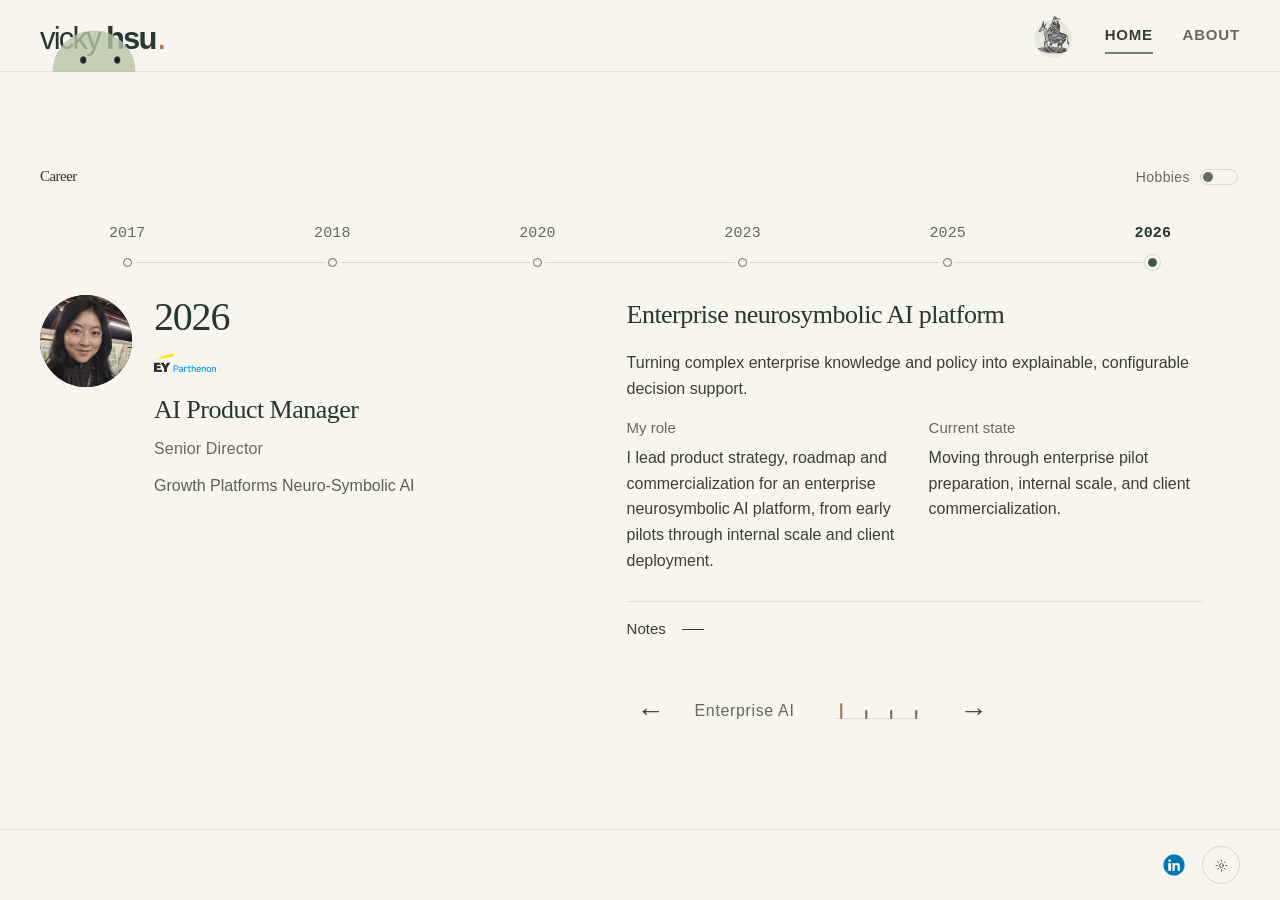
==== commit 84a43e53: "Polish homepage composition, type scale, portrait, and chrome rules Remove the header face chip, res" ====
--- a/index.html
+++ b/index.html
@@ -5,14 +5,14 @@
     <meta name="viewport" content="width=device-width, initial-scale=1">
     <meta
       name="description"
-      content="Vicky Hsu is a Senior Director and AI Product Manager at EY-Parthenon, focused on explainable AI and enterprise data platforms."
+      content="Vicky Hsu is a Senior Director and AI Product Manager who builds and commercializes 0-to-1 enterprise AI products."
     >
     <meta name="theme-color" content="#f2f0ef" id="theme-color">
     <meta property="og:type" content="website">
     <meta property="og:title" content="Vicky Hsu · AI Product Leader">
     <meta
       property="og:description"
-      content="Vicky Hsu is a Senior Director and AI Product Manager at EY-Parthenon, focused on explainable AI and enterprise data platforms."
+      content="Senior Director and AI Product Manager building useful, explainable enterprise AI products from strategy through commercialization."
     >
     <meta property="og:url" content="https://hsuvicky.github.io/">
     <meta property="og:site_name" content="Vicky Hsu">
@@ -21,7 +21,7 @@
     <link rel="icon" href="assets/favicon-32.png?v=20260731-face" type="image/png" sizes="32x32">
     <link rel="icon" href="assets/favicon-16.png?v=20260731-face" type="image/png" sizes="16x16">
     <link rel="apple-touch-icon" href="assets/apple-touch-icon.png?v=20260731-face" sizes="180x180">
-    <link rel="stylesheet" href="styles.css?v=20260914-blob-arm">
+    <link rel="stylesheet" href="styles.css?v=20260818-botanical">
     <script>
       (() => {
         try {
@@ -41,9 +41,9 @@
         }
       })();
     </script>
-    <script src="script.js?v=20260914-blob-arm-longer" defer></script>
-  <link rel="stylesheet" href="/refinements.css?v=20261027-about-type">
-<script src="/refinements.js?v=15" defer></script>
+    <script src="script.js?v=20260802-blobpersist2" defer></script>
+  <link rel="stylesheet" href="/refinements.css?v=41">
+<script src="/refinements.js?v=21" defer></script>
 <noscript><style>body,body.about-site{display:block;height:auto}main,body.about-site .about-page{height:auto;overflow:visible}.achievements>.section-shell{display:block;height:auto}.career-browser,.home-layout .career-browser{display:block}.career-content,.home-layout .career-content{overflow:visible}.career-entry[hidden],.career-entry [hidden],html .work-pages .work-panel[hidden]{display:block!important}.career-entry{margin-block:30px}.career-entry>.progression-period{display:block}.career-heading button,.career-years,.home-layout .career-years,.work-controls,.gallery-controls,.gallery-title-card,.gallery-card-select,.gallery-close{display:none!important}.work-panel,.work-panel:not(:first-child){display:block;height:auto;margin-block:40px}.about-page .gallery-section,.about-page .gallery-section .section-shell,.perspective-gallery{height:auto}.gallery-stage{position:static;perspective:none}.gallery-card{position:static;transform:none!important;opacity:1!important;width:100%;height:auto;margin:30px 0;pointer-events:auto}.gallery-card-layout{height:auto}.gallery-card-copy{opacity:1}</style></noscript>
 </head>
   <body>
@@ -70,469 +70,6 @@
         </button>
 
         <div class="nav-links" id="primary-links">
-          <a href="/" aria-current="page">Home</a>
-          <a href="/about/">About</a>
-        </div>
-
-      </nav>
-    </header>
-
-    <main id="main-content">
-      <section class="achievements section ruled-section" id="achievements" aria-label="Career timeline">
-        <div class="section-shell home-layout">
-          <div class="home-introduction">
-            <h1>Vicky Hsu</h1>
-            <p class="home-introduction-role">Senior Director, AI Product Manager at EY-Parthenon</p>
-            <p class="home-introduction-focus">I lead product strategy and development for explainable AI and enterprise data platforms.</p>
-          </div>
-<aside class="career-browser"><div class="career-heading"><span class="home-portrait"><img src="assets/vicky-portrait.jpg?v=20261026-3" alt="Vicky Hsu" width="480" height="480" decoding="async"></span><h2>Career</h2><button type="button" data-career-hobbies aria-pressed="false" aria-label="Show hobbies"><span class="mode-track" aria-hidden="true"><span class="mode-knob"></span></span></button></div><nav class="career-years" aria-label="Career year"></nav><div class="career-content"><article class="career-entry" data-year="2011" data-personal="true" hidden>
-                  <span class="progression-period">2011</span>
-                  
-                  <div class="progression-description" data-hobby-content aria-hidden="true">
-                    <img
-                      class="progression-logo progression-logo-lol"
-                      src="assets/league-of-legends-logo.png"
-                      alt=""
-                      width="640"
-                      height="360"
-                      loading="lazy"
-                    >
-                    <strong class="progression-role">League of Legends</strong>
-                    <span class="progression-domain">Played my first game.</span>
-                  </div>
-                </article><article class="career-entry" data-year="2017" hidden>
-                  <span class="progression-period">2017</span>
-                  
-                  <div class="progression-description">
-                    <img
-                      class="progression-logo progression-logo-ey"
-                      src="assets/ey-logo.png"
-                      alt="EY"
-                      width="1280"
-                      height="1293"
-                      loading="lazy"
-                    >
-                    <strong class="progression-role">Technology Consultant</strong>
-                    <span class="progression-grade">Intern</span>
-                    <span class="progression-domain">Robotic Process Automation</span>
-                  </div>
-                </article><article class="career-entry" data-year="2018" hidden>
-                  <span class="progression-period">2018</span>
-                  
-                  <div class="progression-description">
-                    <img
-                      class="progression-logo progression-logo-ey"
-                      src="assets/ey-logo.png"
-                      alt="EY"
-                      width="1280"
-                      height="1293"
-                      loading="lazy"
-                    >
-                    <strong class="progression-role">Product Analyst</strong>
-                    <span class="progression-grade">Staff</span>
-                    <span class="progression-domain">Digital &amp; Emerging Technologies</span>
-                  </div>
-                  <div class="progression-personal-event" data-hobby-content aria-hidden="true">
-                    <img
-                      class="progression-logo progression-logo-rank"
-                      src="assets/league-diamond-rank.png"
-                      alt=""
-                      width="256"
-                      height="256"
-                      loading="lazy"
-                    >
-                    <strong class="progression-role">League of Legends</strong>
-                    <span class="progression-domain">Reached Diamond for the first time.</span>
-                  </div>
-                </article><article class="career-entry" data-year="2020" hidden>
-                  <span class="progression-period">2020</span>
-                  
-                  <div class="progression-description">
-                    <img
-                      class="progression-logo progression-logo-ey"
-                      src="assets/ey-logo.png"
-                      alt="EY"
-                      width="1280"
-                      height="1293"
-                      loading="lazy"
-                    >
-                    <strong class="progression-role">Technical Product Manager</strong>
-                    <span class="progression-grade">Senior</span>
-                    <span class="progression-domain">Digital &amp; Emerging Technologies</span>
-                  </div>
-                  <div class="progression-personal-event" data-hobby-content aria-hidden="true">
-                    <img
-                      class="progression-logo progression-logo-twitch progression-logo-activity"
-                      src="assets/twitch-logo.svg"
-                      alt=""
-                      width="112"
-                      height="127"
-                      loading="lazy"
-                    >
-                    <strong class="progression-role">Twitch</strong>
-                    <span class="progression-domain">
-                      Streamed games to 130 followers in three months chasing Affiliate,
-                      then stepped away.
-                    </span>
-                  </div>
-                </article><article class="career-entry" data-year="2023" hidden>
-                  <span class="progression-period">2023</span>
-                  
-                  <div class="progression-description">
-                    <img
-                      class="progression-logo progression-logo-ey"
-                      src="assets/ey-logo.png"
-                      alt="EY"
-                      width="1280"
-                      height="1293"
-                      loading="lazy"
-                    >
-                    <strong class="progression-role">Senior Technical Product Manager</strong>
-                    <span class="progression-grade">Manager</span>
-                    <span class="progression-domain">Technology Solutions Delivery</span>
-                  </div>
-                </article><article class="career-entry" data-year="2024" data-personal="true" hidden>
-                  <span class="progression-period">2024</span>
-                  
-                  <div class="progression-description" data-hobby-content aria-hidden="true">
-                    <img
-                      class="progression-logo progression-logo-form-flow"
-                      src="assets/form-and-flow-logo.png"
-                      alt=""
-                      width="480"
-                      height="500"
-                      loading="lazy"
-                    >
-                    <strong class="progression-role">Form + Flow</strong>
-                    <span class="progression-grade">Karma Yogi</span>
-                    <span class="progression-domain">Volunteered for two years.</span>
-                  </div>
-                  <div class="progression-personal-event" data-hobby-content aria-hidden="true">
-                    <img
-                      class="progression-logo progression-logo-activity career-craft-icon"
-                      src="assets/career-boxing.svg"
-                      alt=""
-                      width="96"
-                      height="64"
-                      loading="lazy"
-                    >
-                    <strong class="progression-role">Boxing</strong>
-                    <span class="progression-domain">
-                      Took up training, then paused to recover from knee and shoulder
-                      injuries.
-                    </span>
-                  </div>
-                </article><article class="career-entry" data-year="2025" hidden>
-                  <span class="progression-period">2025</span>
-                  
-                  <div class="progression-description">
-                    <img
-                      class="progression-logo progression-logo-parthenon"
-                      src="assets/ey-parthenon-logo.png"
-                      alt="EY-Parthenon"
-                      width="3840"
-                      height="1236"
-                      loading="lazy"
-                    >
-                    <strong class="progression-role">AI Product Manager</strong>
-                    <span class="progression-grade">Director</span>
-                    <span class="progression-domain">Growth Platforms Neuro-Symbolic AI</span>
-                  </div>
-                  <div class="progression-career-event progression-education-event">
-                    <img
-                      class="progression-logo progression-logo-nyu"
-                      src="assets/nyu-stern-logo.png"
-                      alt="NYU Stern"
-                      width="640"
-                      height="304"
-                      loading="lazy"
-                    >
-                    <strong class="progression-role">MBA</strong>
-                    <span class="progression-grade">Part-time</span>
-                    <span class="progression-domain">Started attending NYU Stern School of Business in 2025.</span>
-                  </div>
-                  <div class="progression-personal-event" data-hobby-content aria-hidden="true">
-                    <img
-                      class="progression-logo progression-logo-activity"
-                      src="assets/baldurs-gate-logo.png"
-                      alt=""
-                      width="457"
-                      height="191"
-                      loading="lazy"
-                    >
-                    <strong class="progression-role">Baldur's Gate</strong>
-                    <span class="progression-domain">Began a weekly campaign with college friends.</span>
-                  </div>
-                  <div class="progression-personal-event" data-hobby-content aria-hidden="true">
-                    <img
-                      class="progression-logo progression-logo-activity career-craft-icon"
-                      src="assets/career-casting.svg"
-                      alt=""
-                      width="96"
-                      height="64"
-                      loading="lazy"
-                    >
-                    <strong class="progression-role">Lost-wax casting</strong>
-                    <span class="progression-domain">
-                      Carved and cast my first ring in a three-hour workshop.
-                    </span>
-                  </div>
-                  <div class="progression-personal-event" data-hobby-content aria-hidden="true">
-                    <img
-                      class="progression-logo progression-logo-activity career-craft-icon"
-                      src="assets/career-flameworking.svg"
-                      alt=""
-                      width="96"
-                      height="64"
-                      loading="lazy"
-                    >
-                    <strong class="progression-role">Flameworking</strong>
-                    <span class="progression-domain">
-                      Made my first borosilicate flowers, with mixed results, then soft-glass
-                      beads.
-                    </span>
-                  </div>
-                </article><article class="career-entry" data-year="2026" hidden>
-                  <span class="progression-period">2026</span>
-                  
-                  <div class="progression-description">
-                    <img
-                      class="progression-logo progression-logo-parthenon"
-                      src="assets/ey-parthenon-logo.png"
-                      alt="EY-Parthenon"
-                      width="3840"
-                      height="1236"
-                      loading="lazy"
-                    >
-                    <strong class="progression-role">AI Product Manager</strong>
-                    <span class="progression-grade">Senior Director</span>
-                    <span class="progression-domain">Growth Platforms Neuro-Symbolic AI</span>
-                  </div>
-                  <div class="progression-personal-event" data-hobby-content aria-hidden="true">
-                    <img
-                      class="progression-logo progression-logo-rank"
-                      src="assets/league-diamond-rank.png"
-                      alt=""
-                      width="256"
-                      height="256"
-                      loading="lazy"
-                    >
-                    <strong class="progression-role">League of Legends</strong>
-                    <span class="progression-domain">Returned to Diamond and reached my highest rank to date.</span>
-                  </div>
-                  <div class="progression-personal-event" data-hobby-content aria-hidden="true">
-                    <img
-                      class="progression-logo progression-logo-activity career-craft-icon"
-                      src="assets/career-beadmaking.svg"
-                      alt=""
-                      width="96"
-                      height="64"
-                      loading="lazy"
-                    >
-                    <strong class="progression-role">Glass beadmaking</strong>
-                    <span class="progression-domain">Went back for a second soft-glass class.</span>
-                  </div>
-                </article></div></aside><div class="work-pages">                <article class="work-panel" data-work-panel="0">
-            <div class="case-lead">
-              <h3 id="enterprise-ai-heading">Enterprise neurosymbolic AI platform</h3>
-            </div>
-            <div class="case-copy">
-              <p class="case-purpose">
-                Extracts business rules from documents and enables rule editing,
-                validation, and traceable decision-making.
-              </p>
-              <dl class="case-glance">
-                <div>
-                  <dt>Delivery status</dt>
-                  <dd>
-                    Deployed internally at EY and demonstrated across financial services,
-                    construction, and insurance.
-                  </dd>
-                </div>
-                <div>
-                  <dt>My contribution</dt>
-                  <dd>
-                    Own product vision, roadmap, and UX. Lead requirements and release
-                    validation with design and engineering, and shape commercialization
-                    planning.
-                  </dd>
-                </div>
-              </dl>
-              <details class="case-disclosure">
-                <summary>
-                  <span>Project details</span>
-                  <span aria-hidden="true"></span>
-                </summary>
-                <dl class="case-details">
-                  <div>
-                    <dt>Problem</dt>
-                    <dd>
-                      Business rules and decision logic are often fragmented across
-                      documentation, spreadsheets, and institutional knowledge,
-                      limiting transparency, consistency, and governance.
-                    </dd>
-                  </div>
-                  <div>
-                    <dt>Approach</dt>
-                    <dd>
-                      A rules agent extracts entities, attributes, and rules from
-                      business documents and user-provided context into an ontology.
-                      Users edit and validate rules, trace the upstream and downstream
-                      impact of changes, and export to standard formats such as OWL,
-                      RDF, and SQL.
-                    </dd>
-                  </div>
-                </dl>
-              </details>
-            </div>
-          </article><article class="work-panel" data-work-panel="2" hidden>
-            <div class="case-lead">
-              <h4>Knowledge graph &amp; enterprise data platform</h4>
-            </div>
-            <div class="case-copy">
-              <p class="case-purpose">
-                Audit and traceability through an enterprise knowledge graph.
-              </p>
-              <dl class="case-glance">
-                <div>
-                  <dt>Outcome</dt>
-                  <dd>
-                    Enabled source-to-report lineage for audit and traceability.
-                  </dd>
-                </div>
-                <div>
-                  <dt>My contribution</dt>
-                  <dd>
-                    Owned the product roadmap spanning 120 domains, 420 concepts, and
-                    4,000+ data elements.
-                  </dd>
-                </div>
-              </dl>
-              <details class="case-disclosure">
-                <summary>
-                  <span>Project details</span>
-                  <span aria-hidden="true"></span>
-                </summary>
-                <dl class="case-details">
-                  <div>
-                    <dt>Problem</dt>
-                    <dd>
-                      Auditors needed a reliable way to inspect how critical report data
-                      was derived.
-                    </dd>
-                  </div>
-                  <div>
-                    <dt>Approach</dt>
-                    <dd>
-                      Model relationships among business terms, source data, and reports
-                      so traceability is inspectable.
-                    </dd>
-                  </div>
-                </dl>
-              </details>
-            </div>
-          </article><article class="work-panel" data-work-panel="3" hidden>
-            <div class="case-lead">
-              <h4>Digital experience &amp; marketing technology</h4>
-            </div>
-            <div class="case-copy">
-              <p class="case-purpose">
-                Performance, attribution, and data quality across the digital stack.
-              </p>
-              <dl class="case-glance">
-                <div>
-                  <dt>Outcome</dt>
-                  <dd>
-                    Migrated 70+ Maxymiser tags to Adobe Target and established data
-                    validation rules.
-                  </dd>
-                </div>
-                <div>
-                  <dt>My contribution</dt>
-                  <dd>
-                    Led four agile teams through Adobe Experience Cloud and Snowflake
-                    migrations.
-                  </dd>
-                </div>
-              </dl>
-              <details class="case-disclosure">
-                <summary>
-                  <span>Project details</span>
-                  <span aria-hidden="true"></span>
-                </summary>
-                <dl class="case-details">
-                  <div>
-                    <dt>Problem</dt>
-                    <dd>
-                      Experience, measurement, and data-quality work needed to stay
-                      aligned through platform migrations.
-                    </dd>
-                  </div>
-                  <div>
-                    <dt>Approach</dt>
-                    <dd>
-                      Sequenced migration, QA, and governance work across experience and
-                      data platforms.
-                    </dd>
-                  </div>
-                </dl>
-              </details>
-            </div>
-          </article><article class="work-panel" data-work-panel="4" hidden>
-            <div class="case-lead">
-              <h4>Syndicated Loans Platform</h4>
-            </div>
-            <div class="case-copy">
-              <p class="case-purpose">
-                A syndicated lending platform built around a common data model.
-              </p>
-              <dl class="case-glance">
-                <div>
-                  <dt>Delivery</dt>
-                  <dd>
-                    Delivered a 25+ feature MVP for a syndicated lending startup backed
-                    by four financial institutions.
-                  </dd>
-                </div>
-                <div>
-                  <dt>My contribution</dt>
-                  <dd>
-                    Led product strategy, roadmap, and requirements alignment across the
-                    startup and its four institutional clients.
-                  </dd>
-                </div>
-              </dl>
-              <details class="case-disclosure">
-                <summary>
-                  <span>Project details</span>
-                  <span aria-hidden="true"></span>
-                </summary>
-                <dl class="case-details">
-                  <div>
-                    <dt>Problem</dt>
-                    <dd>
-                      Thirty-plus stakeholders needed a common data model.
-                    </dd>
-                  </div>
-                  <div>
-                    <dt>Approach</dt>
-                    <dd>
-                      Align requirements and priorities across the startup and its
-                      institutional clients around the common data model.
-                    </dd>
-                  </div>
-                </dl>
-              </details>
-            </div>
-          </article><div class="work-controls"><button type="button" data-work-previous aria-label="Previous project">←</button><button type="button" data-work-next aria-label="Next project">→</button></div></div>
-        </div>
-      </section>
-
-    </main>
-
-    <footer class="site-footer">
-      <div class="section-shell">
-        <div class="footer-actions" aria-label="Footer actions">
           <div class="wenchang-nav" data-wenchang-nav>
             <button
               class="wenchang-nav-trigger"
@@ -561,6 +98,460 @@
               </p>
             </div>
           </div>
+          <a href="/" aria-current="page">Home</a>
+          <a href="/about/">About</a>
+        </div>
+
+      </nav>
+    </header>
+
+    <main id="main-content">
+      <section class="achievements section ruled-section" id="achievements" aria-label="Career timeline">
+        <div class="section-shell home-layout">
+<div class="career-heading"><h2>Career</h2><button type="button" data-career-hobbies aria-pressed="false" aria-label="Show hobbies"><span class="mode-track" aria-hidden="true"><span class="mode-knob"></span></span></button></div><nav class="career-years" aria-label="Career year"></nav><aside class="career-browser"><img class="career-portrait" src="assets/vicky-hsu-portrait.png" alt="Portrait of Vicky Hsu" width="480" height="480"><div class="career-content"><article class="career-entry" data-year="2011" data-personal="true" hidden>
+                  <span class="progression-period">2011</span>
+                  
+                  <div class="progression-description" data-hobby-content aria-hidden="true">
+                    <img
+                      class="progression-logo progression-logo-lol"
+                      src="assets/league-of-legends-logo.png"
+                      alt=""
+                      width="640"
+                      height="360"
+                      loading="lazy"
+                    >
+                    <strong class="progression-role">League of Legends</strong>
+                    <span class="progression-domain">Played my first game.</span>
+                  </div>
+                </article><article class="career-entry" data-year="2017" hidden>
+                  <span class="progression-period">2017</span>
+                  
+                  <div class="progression-description">
+                    <img
+                      class="progression-logo progression-logo-ey"
+                      src="assets/ey-logo.png"
+                      alt="EY"
+                      width="1280"
+                      height="1293"
+                      loading="lazy"
+                    >
+                    <strong class="progression-role">Technology Consultant</strong>
+                    <span class="progression-grade">Intern</span>
+                    <span class="progression-domain">Robotic Process Automation</span>
+                  </div>
+                </article><article class="career-entry" data-year="2018" hidden>
+                  <span class="progression-period">2018</span>
+                  
+                  <div class="progression-description">
+                    <img
+                      class="progression-logo progression-logo-ey"
+                      src="assets/ey-logo.png"
+                      alt="EY"
+                      width="1280"
+                      height="1293"
+                      loading="lazy"
+                    >
+                    <strong class="progression-role">Product Analyst</strong>
+                    <span class="progression-grade">Staff</span>
+                    <span class="progression-domain">Digital &amp; Emerging Technologies</span>
+                  </div>
+                  <div class="progression-personal-event" data-hobby-content aria-hidden="true">
+                    <img
+                      class="progression-logo progression-logo-rank"
+                      src="assets/league-diamond-rank.png"
+                      alt=""
+                      width="256"
+                      height="256"
+                      loading="lazy"
+                    >
+                    <strong class="progression-role">League of Legends</strong>
+                    <span class="progression-domain">Reached Diamond for the first time.</span>
+                  </div>
+                </article><article class="career-entry" data-year="2020" hidden>
+                  <span class="progression-period">2020</span>
+                  
+                  <div class="progression-description">
+                    <img
+                      class="progression-logo progression-logo-ey"
+                      src="assets/ey-logo.png"
+                      alt="EY"
+                      width="1280"
+                      height="1293"
+                      loading="lazy"
+                    >
+                    <strong class="progression-role">Technical Product Manager</strong>
+                    <span class="progression-grade">Senior</span>
+                    <span class="progression-domain">Digital &amp; Emerging Technologies</span>
+                  </div>
+                  <div class="progression-personal-event" data-hobby-content aria-hidden="true">
+                    <img
+                      class="progression-logo progression-logo-twitch progression-logo-activity"
+                      src="assets/twitch-logo.svg"
+                      alt=""
+                      width="112"
+                      height="127"
+                      loading="lazy"
+                    >
+                    <strong class="progression-role">Twitch</strong>
+                    <span class="progression-domain">
+                      Streamed games to 130 followers in three months chasing Affiliate,
+                      then stepped away.
+                    </span>
+                  </div>
+                </article><article class="career-entry" data-year="2023" hidden>
+                  <span class="progression-period">2023</span>
+                  
+                  <div class="progression-description">
+                    <img
+                      class="progression-logo progression-logo-ey"
+                      src="assets/ey-logo.png"
+                      alt="EY"
+                      width="1280"
+                      height="1293"
+                      loading="lazy"
+                    >
+                    <strong class="progression-role">Senior Technical Product Manager</strong>
+                    <span class="progression-grade">Manager</span>
+                    <span class="progression-domain">Technology Solutions Delivery</span>
+                  </div>
+                </article><article class="career-entry" data-year="2024" data-personal="true" hidden>
+                  <span class="progression-period">2024</span>
+                  
+                  <div class="progression-description" data-hobby-content aria-hidden="true">
+                    <img
+                      class="progression-logo progression-logo-form-flow"
+                      src="assets/form-and-flow-logo.png"
+                      alt=""
+                      width="480"
+                      height="500"
+                      loading="lazy"
+                    >
+                    <strong class="progression-role">Form + Flow</strong>
+                    <span class="progression-grade">Karma Yogi</span>
+                    <span class="progression-domain">Volunteered for two years.</span>
+                  </div>
+                  <div class="progression-personal-event" data-hobby-content aria-hidden="true">
+                    <img
+                      class="progression-logo progression-logo-activity career-craft-icon"
+                      src="assets/career-boxing.svg"
+                      alt=""
+                      width="96"
+                      height="64"
+                      loading="lazy"
+                    >
+                    <strong class="progression-role">Boxing</strong>
+                    <span class="progression-domain">
+                      Took up training, then paused to recover from knee and shoulder
+                      injuries.
+                    </span>
+                  </div>
+                </article><article class="career-entry" data-year="2025" hidden>
+                  <span class="progression-period">2025</span>
+                  
+                  <div class="progression-description">
+                    <img
+                      class="progression-logo progression-logo-parthenon"
+                      src="assets/ey-parthenon-logo.png"
+                      alt="EY-Parthenon"
+                      width="3840"
+                      height="1236"
+                      loading="lazy"
+                    >
+                    <strong class="progression-role">AI Product Manager</strong>
+                    <span class="progression-grade">Director</span>
+                    <span class="progression-domain">Growth Platforms Neuro-Symbolic AI</span>
+                  </div>
+                  <div class="progression-career-event progression-education-event">
+                    <img
+                      class="progression-logo progression-logo-nyu"
+                      src="assets/nyu-stern-logo.png"
+                      alt="NYU Stern"
+                      width="640"
+                      height="304"
+                      loading="lazy"
+                    >
+                    <strong class="progression-role">MBA</strong>
+                    <span class="progression-grade">Part-time</span>
+                    <span class="progression-domain">Started attending NYU Stern School of Business in 2025.</span>
+                  </div>
+                  <div class="progression-personal-event" data-hobby-content aria-hidden="true">
+                    <img
+                      class="progression-logo progression-logo-activity"
+                      src="assets/baldurs-gate-logo.png"
+                      alt=""
+                      width="457"
+                      height="191"
+                      loading="lazy"
+                    >
+                    <strong class="progression-role">Baldur's Gate</strong>
+                    <span class="progression-domain">Began a weekly campaign with college friends.</span>
+                  </div>
+                  <div class="progression-personal-event" data-hobby-content aria-hidden="true">
+                    <img
+                      class="progression-logo progression-logo-activity career-craft-icon"
+                      src="assets/career-casting.svg"
+                      alt=""
+                      width="96"
+                      height="64"
+                      loading="lazy"
+                    >
+                    <strong class="progression-role">Lost-wax casting</strong>
+                    <span class="progression-domain">
+                      Carved and cast my first ring in a three-hour workshop.
+                    </span>
+                  </div>
+                  <div class="progression-personal-event" data-hobby-content aria-hidden="true">
+                    <img
+                      class="progression-logo progression-logo-activity career-craft-icon"
+                      src="assets/career-flameworking.svg"
+                      alt=""
+                      width="96"
+                      height="64"
+                      loading="lazy"
+                    >
+                    <strong class="progression-role">Flameworking</strong>
+                    <span class="progression-domain">
+                      Made my first borosilicate flowers, with mixed results, then soft-glass
+                      beads.
+                    </span>
+                  </div>
+                </article><article class="career-entry" data-year="2026" hidden>
+                  <span class="progression-period">2026</span>
+                  
+                  <div class="progression-description">
+                    <img
+                      class="progression-logo progression-logo-parthenon"
+                      src="assets/ey-parthenon-logo.png"
+                      alt="EY-Parthenon"
+                      width="3840"
+                      height="1236"
+                      loading="lazy"
+                    >
+                    <strong class="progression-role">AI Product Manager</strong>
+                    <span class="progression-grade">Senior Director</span>
+                    <span class="progression-domain">Growth Platforms Neuro-Symbolic AI</span>
+                  </div>
+                  <div class="progression-personal-event" data-hobby-content aria-hidden="true">
+                    <img
+                      class="progression-logo progression-logo-rank"
+                      src="assets/league-diamond-rank.png"
+                      alt=""
+                      width="256"
+                      height="256"
+                      loading="lazy"
+                    >
+                    <strong class="progression-role">League of Legends</strong>
+                    <span class="progression-domain">Returned to Diamond and reached my highest rank to date.</span>
+                  </div>
+                  <div class="progression-personal-event" data-hobby-content aria-hidden="true">
+                    <img
+                      class="progression-logo progression-logo-activity career-craft-icon"
+                      src="assets/career-beadmaking.svg"
+                      alt=""
+                      width="96"
+                      height="64"
+                      loading="lazy"
+                    >
+                    <strong class="progression-role">Glass beadmaking</strong>
+                    <span class="progression-domain">Went back for a second soft-glass class.</span>
+                  </div>
+                </article></div></aside><div class="work-pages">                <article class="work-panel" data-work-panel="0">
+            <div class="case-lead">
+              <h3 id="enterprise-ai-heading">Enterprise neurosymbolic AI platform</h3>
+            </div>
+            <div class="case-copy">
+              <p class="case-purpose">
+                Turning complex enterprise knowledge and policy into explainable,
+                configurable decision support.
+              </p>
+              <dl class="case-glance">
+                <div>
+                  <dt>My role</dt>
+                  <dd>
+                    I lead product strategy, roadmap and commercialization for an
+                    enterprise neurosymbolic AI platform, from early pilots through
+                    internal scale and client deployment.
+                  </dd>
+                </div>
+                <div>
+                  <dt>Current state</dt>
+                  <dd>
+                    Moving through enterprise pilot preparation, internal scale, and
+                    client commercialization.
+                  </dd>
+                </div>
+              </dl>
+              <details class="case-disclosure">
+                <summary>
+                  <span>Notes</span>
+                  <span aria-hidden="true"></span>
+                </summary>
+                <dl class="case-details">
+                  <div>
+                    <dt>Problem</dt>
+                    <dd>
+                      Enterprise decisions sit across documents, structured knowledge,
+                      business rules, and institutional context. A usable product has to
+                      connect them without hiding the reasoning.
+                    </dd>
+                  </div>
+                  <div>
+                    <dt>Approach</dt>
+                    <dd>
+                      Combine ontologies, knowledge graphs, configurable rules, document
+                      ingestion and OCR, and AI/ML in explainable workflows.
+                    </dd>
+                  </div>
+                </dl>
+              </details>
+            </div>
+          </article><article class="work-panel" data-work-panel="2" hidden>
+            <div class="case-lead">
+              <h3>Knowledge graph &amp; enterprise data platform</h3>
+            </div>
+            <div class="case-copy">
+              <p class="case-purpose">
+                Audit and traceability through an enterprise knowledge graph.
+              </p>
+              <dl class="case-glance">
+                <div>
+                  <dt>My role</dt>
+                  <dd>
+                    Owned the roadmap for an audit and traceability product spanning
+                    120 domains, 420 concepts, and 4,000+ data elements.
+                  </dd>
+                </div>
+                <div>
+                  <dt>Current state</dt>
+                  <dd>
+                    Lineage is visible so auditors can follow data from source to
+                    critical reports.
+                  </dd>
+                </div>
+              </dl>
+              <details class="case-disclosure">
+                <summary>
+                  <span>Notes</span>
+                  <span aria-hidden="true"></span>
+                </summary>
+                <dl class="case-details">
+                  <div>
+                    <dt>Problem</dt>
+                    <dd>
+                      Auditors could not follow data from source to the reports that
+                      matter.
+                    </dd>
+                  </div>
+                  <div>
+                    <dt>Approach</dt>
+                    <dd>
+                      A knowledge graph that made lineage visible across domains,
+                      concepts, and data elements.
+                    </dd>
+                  </div>
+                </dl>
+              </details>
+            </div>
+          </article><article class="work-panel" data-work-panel="3" hidden>
+            <div class="case-lead">
+              <h3>Digital experience &amp; marketing technology</h3>
+            </div>
+            <div class="case-copy">
+              <p class="case-purpose">
+                Performance, attribution, and data quality across the digital stack.
+              </p>
+              <dl class="case-glance">
+                <div>
+                  <dt>My role</dt>
+                  <dd>
+                    Led four agile teams through Adobe Experience Cloud and Snowflake
+                    migrations.
+                  </dd>
+                </div>
+                <div>
+                  <dt>Current state</dt>
+                  <dd>
+                    Page loads cut 25%; 70+ Maxymiser tags on Adobe Target; 25+
+                    validation rules defined.
+                  </dd>
+                </div>
+              </dl>
+              <details class="case-disclosure">
+                <summary>
+                  <span>Notes</span>
+                  <span aria-hidden="true"></span>
+                </summary>
+                <dl class="case-details">
+                  <div>
+                    <dt>Problem</dt>
+                    <dd>
+                      Performance, attribution, and data quality had to hold through
+                      platform migrations.
+                    </dd>
+                  </div>
+                  <div>
+                    <dt>Approach</dt>
+                    <dd>
+                      Adobe Experience Cloud and Snowflake migrations, Maxymiser tags
+                      moved to Adobe Target, and validation rules to protect data quality.
+                    </dd>
+                  </div>
+                </dl>
+              </details>
+            </div>
+          </article><article class="work-panel" data-work-panel="4" hidden>
+            <div class="case-lead">
+              <h3>Syndicated Loans Platform</h3>
+            </div>
+            <div class="case-copy">
+              <p class="case-purpose">
+                A 0→1 platform for a client-estimated $500M+ opportunity.
+              </p>
+              <dl class="case-glance">
+                <div>
+                  <dt>My role</dt>
+                  <dd>
+                    Led 0→1 strategy and delivery of 25+ features.
+                  </dd>
+                </div>
+                <div>
+                  <dt>Current state</dt>
+                  <dd>
+                    Validated with four institutions in five weeks.
+                  </dd>
+                </div>
+              </dl>
+              <details class="case-disclosure">
+                <summary>
+                  <span>Notes</span>
+                  <span aria-hidden="true"></span>
+                </summary>
+                <dl class="case-details">
+                  <div>
+                    <dt>Problem</dt>
+                    <dd>
+                      Thirty-plus stakeholders needed a common data model.
+                    </dd>
+                  </div>
+                  <div>
+                    <dt>Approach</dt>
+                    <dd>
+                      Align the data model and deliver 25+ features against a
+                      client-estimated $500M+ opportunity.
+                    </dd>
+                  </div>
+                </dl>
+              </details>
+            </div>
+          </article><div class="work-controls"><button type="button" data-work-previous aria-label="Previous project">←</button><button type="button" data-work-next aria-label="Next project">→</button></div></div>
+        </div>
+      </section>
+
+    </main>
+
+    <footer class="site-footer">
+      <div class="section-shell">
+        <div class="footer-actions" aria-label="Footer actions">
           <a
             class="footer-linkedin"
             href="https://www.linkedin.com/in/hsuvicky/"
--- a/styles.css
+++ b/styles.css
@@ -378,6 +378,8 @@
   --blob-eye-h: 7px;
   --blob-eye-w-wide: 9px;
   --blob-eye-h-wide: 11px;
+  --blob-arm-w: 40px;
+  --blob-arm-h: 36px;
   --blob-squint-size: 0.9rem;
   --blob-fill: var(--blob-color-0);
   --blob-body-opacity: 0.78;
@@ -411,6 +413,8 @@
   --blob-eye-h: 7px;
   --blob-eye-w-wide: 9px;
   --blob-eye-h-wide: 11px;
+  --blob-arm-w: 40px;
+  --blob-arm-h: 36px;
   --blob-squint-size: 0.9rem;
   --blob-fill: var(--blob-color-0);
   --blob-body-opacity: 0.78;
@@ -424,6 +428,8 @@
   --blob-eye-h: 5.5px;
   --blob-eye-w-wide: 7.5px;
   --blob-eye-h-wide: 9px;
+  --blob-arm-w: 31px;
+  --blob-arm-h: 28px;
   --blob-squint-size: 0.75rem;
   --blob-fill: var(--blob-color-1);
   --blob-body-opacity: 0.86;
@@ -437,6 +443,8 @@
   --blob-eye-h: 4.5px;
   --blob-eye-w-wide: 6px;
   --blob-eye-h-wide: 7.5px;
+  --blob-arm-w: 24px;
+  --blob-arm-h: 22px;
   --blob-squint-size: 0.6rem;
   --blob-fill: var(--blob-color-2);
   --blob-body-opacity: 0.92;
@@ -450,6 +458,8 @@
   --blob-eye-h: 3.75px;
   --blob-eye-w-wide: 4.75px;
   --blob-eye-h-wide: 6px;
+  --blob-arm-w: 19px;
+  --blob-arm-h: 17px;
   --blob-squint-size: 0.48rem;
   --blob-fill: var(--blob-color-3);
   --blob-body-opacity: 0.96;
@@ -463,6 +473,8 @@
   --blob-eye-h: 2.75px;
   --blob-eye-w-wide: 3.5px;
   --blob-eye-h-wide: 4.25px;
+  --blob-arm-w: 13px;
+  --blob-arm-h: 12px;
   --blob-squint-size: 0.38rem;
   --blob-fill: var(--blob-color-4);
   --blob-body-opacity: 1;
@@ -522,13 +534,22 @@
 
 .blob-arm {
   position: absolute;
-  inset: 0;
+  top: 28%;
+  /* Start beneath the body so the visible arm meets the curved silhouette. */
+  left: 90%;
   z-index: 0;
-  width: 100%;
-  height: 100%;
+  width: var(--blob-arm-w);
+  height: var(--blob-arm-h);
+  margin-left: 0;
   overflow: visible;
+  /* Keep the attachment at the curved edge while hiding any arm geometry that
+     swings back underneath the translucent body. */
+  clip-path: inset(-40px -48px -40px 3px);
   opacity: 0;
   pointer-events: none;
+  /* Tucked down behind the body when hidden. */
+  transform: translate(-8px, 5px) rotate(74deg);
+  transform-origin: 5% 39%;
 }
 
 .blob-arm line {
@@ -537,6 +558,7 @@
   stroke-width: 1.85;
   stroke-linecap: round;
   stroke-linejoin: round;
+  vector-effect: non-scaling-stroke;
 }
 
 .blob-arm-elbow {
@@ -544,31 +566,30 @@
   stroke: none;
 }
 
-/* Transform only the geometry; the silhouette mask stays fixed to the body. */
 .blob-arm-wave {
-  transform: translateX(-32px);
-}
-
-.blob-arm-fore,
+  transform-origin: 5% 39%;
+}
+
+.blob-arm-fore {
+  transform-origin: 0 0;
+  /* Slightly open L at the elbow in the rest pose. */
+  transform: rotate(10deg);
+}
+
 .blob-arm-hand {
   transform-origin: 0 0;
 }
 
-.blob-arm-fore {
-  transform: rotate(10deg);
-}
-
-.blob-arm-hand {
-  transform: rotate(-4deg);
-}
-
-.blob[data-arm="waving"] .blob-arm,
-.blob[data-arm="tucking"] .blob-arm {
+.blob[data-arm="waving"] .blob-arm {
+  z-index: 0;
   opacity: 1;
+  /* Lower side-wave: upper arm out/down, forearm hinged up. */
+  transform: translate(0, 1px) rotate(22deg);
+  transition: opacity 120ms ease;
 }
 
 .blob[data-arm="waving"] .blob-arm-wave {
-  animation: blob-arm-emerge 1.4s ease-out forwards;
+  animation: blob-arm-wave 0.7s ease-in-out 2;
 }
 
 .blob[data-arm="waving"] .blob-arm-fore {
@@ -579,20 +600,15 @@
   animation: blob-fingers-wave 0.7s ease-in-out 2;
 }
 
-.blob[data-arm="tucking"] .blob-arm-wave {
-  animation: blob-arm-tuck 0.48s ease-in-out forwards;
-}
-
-.blob[data-arm="tucking"] .blob-arm-fore {
-  animation: blob-fore-tuck 0.48s ease-in-out forwards;
-}
-
-.blob[data-arm="tucking"] .blob-arm-hand {
-  animation: blob-hand-tuck 0.48s ease-in-out forwards;
+.blob[data-arm="tucking"] .blob-arm {
+  z-index: 0;
+  animation: blob-arm-tuck 0.48s ease-in forwards;
 }
 
 .blob[data-arm="hidden"] .blob-arm {
+  z-index: 0;
   opacity: 0;
+  transform: translate(-8px, 5px) rotate(74deg);
 }
 
 .blob[data-state="startled"] .blob-arm,
@@ -949,38 +965,88 @@
   }
 }
 
-@keyframes blob-arm-emerge {
-  0% { transform: translateX(-32px); }
-  14%, 100% { transform: translateX(0); }
+@keyframes blob-arm-wave {
+  0% {
+    transform: rotate(0deg);
+  }
+
+  25% {
+    transform: rotate(-6deg);
+  }
+
+  50% {
+    transform: rotate(8deg);
+  }
+
+  75% {
+    transform: rotate(-5deg);
+  }
+
+  100% {
+    transform: rotate(0deg);
+  }
 }
 
 @keyframes blob-arm-fore-wave {
-  0%, 100% { transform: rotate(10deg); }
-  25%, 75% { transform: rotate(2deg); }
-  50% { transform: rotate(18deg); }
+  /* Elbow hinge does most of the wave. */
+  0% {
+    transform: rotate(10deg);
+  }
+
+  25% {
+    transform: rotate(-20deg);
+  }
+
+  50% {
+    transform: rotate(26deg);
+  }
+
+  75% {
+    transform: rotate(-16deg);
+  }
+
+  100% {
+    transform: rotate(10deg);
+  }
 }
 
 @keyframes blob-fingers-wave {
-  0%, 100% { transform: rotate(-4deg); }
-  25%, 75% { transform: rotate(8deg); }
-  50% { transform: rotate(-10deg); }
-}
-
-/* Hand returns first, then the elbow folds; only then slide into the opening.
-   Opacity remains one throughout: the mask conceals everything before hidden. */
-@keyframes blob-hand-tuck {
-  0% { transform: var(--arm-hand-from, rotate(-4deg)); }
-  25%, 100% { transform: rotate(0deg); }
-}
-
-@keyframes blob-fore-tuck {
-  0%, 25% { transform: var(--arm-fore-from, rotate(10deg)); }
-  60%, 100% { transform: rotate(80deg); }
+  0% {
+    transform: rotate(-6deg);
+  }
+
+  25% {
+    transform: rotate(12deg);
+  }
+
+  50% {
+    transform: rotate(-10deg);
+  }
+
+  75% {
+    transform: rotate(10deg);
+  }
+
+  100% {
+    transform: rotate(-4deg);
+  }
 }
 
 @keyframes blob-arm-tuck {
-  0%, 60% { transform: var(--arm-wave-from, translateX(0)); }
-  95%, 100% { transform: translateX(-32px); }
+  0% {
+    opacity: 1;
+    transform: translate(0, 1px) rotate(22deg);
+  }
+
+  55% {
+    opacity: 1;
+    transform: translate(-6px, 3px) rotate(48deg);
+  }
+
+  100% {
+    opacity: 0;
+    transform: translate(-8px, 5px) rotate(74deg);
+  }
 }
 
 @keyframes blob-rise-shake {
@@ -4247,7 +4313,7 @@
   }
 
   .nav-links > a[href="/about/"] {
-    grid-column: 2;
+    grid-column: 1 / -1;
     grid-row: 2;
   }
 
@@ -4275,7 +4341,18 @@
   }
 
   .nav-links > a::after {
-    display: none;
+    right: auto;
+    bottom: 50%;
+    left: 0;
+    width: 2px;
+    height: 1.2rem;
+    transform: translateY(50%) scaleY(0);
+  }
+
+  .nav-links > a:hover::after,
+  .nav-links > a[aria-current="location"]::after,
+  .nav-links > a[aria-current="page"]::after {
+    transform: translateY(50%) scaleY(1);
   }
 
   .theme-toggle {
@@ -4631,14 +4708,11 @@
   .blob[data-state="popping"] .blob-pop-burst,
   .blob[data-state="rising"] .blob-body,
   .blob[data-state="idle"]:not([data-squint="true"]) .blob-eye,
-  .blob[data-arm] .blob-arm-wave,
-  .blob[data-arm] .blob-arm-fore,
-  .blob[data-arm] .blob-arm-hand {
+  .blob-arm-wave,
+  .blob-arm-fore,
+  .blob-arm-hand,
+  .blob[data-arm="tucking"] .blob-arm {
     animation: none;
-  }
-
-  .blob .blob-arm {
-    opacity: 0 !important;
   }
 
   .blob[data-state="popping"] .blob-body,
--- a/refinements.css
+++ b/refinements.css
@@ -6,11 +6,6 @@
 .wenchang-nav-trigger img{width:32px;height:40px;transition:transform .6s ease;opacity:.85;animation:scholar-float 5s ease-in-out infinite}
 .wenchang-nav-trigger:hover img{transform:translateY(-4px) rotate(-5deg)}
 @keyframes scholar-float{0%,100%{translate:0 0}50%{translate:0 -3px}}
-.site-footer .wenchang-nav{grid-column:auto;grid-row:auto;justify-self:auto;flex-shrink:0}
-.site-footer .wenchang-nav-trigger img{width:32px;height:40px}
-.site-footer .wenchang-tooltip{top:auto;bottom:calc(100% + .55rem);right:0;left:auto;transform:translateY(5px)}
-.site-footer .wenchang-tooltip[data-open="true"]{transform:translateY(0)}
-@media(max-width:760px){.nav-links{grid-template-columns:minmax(0,1fr)}.nav-links>a[href="/"],.nav-links>a[href="/about/"]{grid-column:1}}
 .about-page>.about{display:none}
 .gallery-section{background:transparent}.gallery-card{box-shadow:0 15px 45px #303c3118;border-color:var(--border);border-radius:6px}
 .work-pages{position:relative;margin-top:16px;min-height:260px;padding:20px 24px 52px;border:1px solid var(--border);border-radius:6px;background:var(--surface)}
@@ -40,7 +35,7 @@
 .refined-gallery .gallery-title-card,.refined-gallery .gallery-card[hidden]{display:none!important}
 .refined-gallery .gallery-card{position:relative;top:auto;left:auto;width:100%;height:100%;min-height:0;max-height:none;transform:none!important;translate:none;opacity:1;pointer-events:auto;box-shadow:none;background:var(--surface);border:1px solid var(--border-soft);border-radius:8px;overflow:auto;animation:panel-in .35s ease}
 .refined-gallery .gallery-card-layout{grid-template-columns:minmax(220px,.95fr) minmax(250px,1.05fr);gap:32px;padding:32px;min-height:100%;height:auto;align-content:center}
-.refined-gallery .gallery-card-copy h3{font:400 clamp(26px,2.4vw,34px)/1.15 var(--display);margin:0 0 14px;letter-spacing:-.03em}
+.refined-gallery .gallery-card-copy h3{font:400 clamp(28px,3vw,42px)/1.1 var(--display);margin:0 0 18px;letter-spacing:-.03em}
 .refined-gallery .case-purpose{display:block;overflow:visible;font-size:16px;line-height:1.65;-webkit-line-clamp:unset}
 .refined-gallery .note-label{font-size:13px;color:var(--muted);margin-bottom:12px}.refined-gallery .case-disclosure summary{font-size:14px}.refined-gallery .case-details{max-height:none;font-size:14px}
 .refined-gallery .gallery-card-visual{height:310px;max-height:38svh;min-height:0;box-shadow:none}
@@ -145,7 +140,7 @@
 .refined-gallery{grid-template-columns:minmax(0,1fr);grid-template-rows:minmax(0,1fr) 132px;gap:12px;padding:12px 0 0}
 .refined-gallery .gallery-stage{grid-row:1}
 .refined-gallery .gallery-card-layout{max-width:1050px;margin:auto;padding:16px 0;grid-template-columns:minmax(0,1fr) minmax(0,1fr);gap:70px}
-.refined-gallery .gallery-card-copy h3{font-size:clamp(26px,2.4vw,34px)}
+.refined-gallery .gallery-card-copy h3{font-size:clamp(32px,3.4vw,46px)}
 .refined-gallery .gallery-card-visual{background:transparent;border-radius:0;max-height:34svh;height:280px}
 .refined-gallery .gallery-card{overflow:auto;animation:collection-in .35s ease}
 .refined-gallery .gallery-controls{display:none}
@@ -179,8 +174,8 @@
 .refined-gallery .case-details dt{font:13px/1.5 var(--sans);text-transform:none;letter-spacing:0;color:var(--muted)}
 .refined-gallery .case-details dd{font:14px/1.55 var(--sans)}
 .refined-gallery .gallery-card:has(.project-notes) .gallery-card-layout{gap:38px;grid-template-columns:.65fr 1.35fr}
-.refined-gallery .gallery-card:has(.project-notes) .gallery-card-copy h3{font-size:28px;margin-bottom:10px}
-.refined-gallery .gallery-card:has(.project-notes) .case-purpose{font-size:15px;line-height:1.55}
+.refined-gallery .gallery-card:has(.project-notes) .gallery-card-copy h3{font-size:32px;margin-bottom:12px}
+.refined-gallery .gallery-card:has(.project-notes) .case-purpose{font-size:14px;line-height:1.55}
 .refined-gallery .gallery-card:has(.project-notes) .case-details{display:grid;grid-template-columns:1fr 1fr;gap:14px 26px}
 .refined-gallery .gallery-card:has(.project-notes) .case-details>div{display:block;padding:0}
 .refined-gallery .gallery-card:has(.project-notes) .case-details dt{margin-bottom:5px}
@@ -296,8 +291,8 @@
 .home-layout .career-entry { animation: career-arrive 200ms ease; }
 .home-layout .career-entry > .progression-period {
   height: auto;
-  font-size: 40px;
-  margin-bottom: 20px;
+  font-size: 58px;
+  margin-bottom: 28px;
 }
 .home-layout .career-entry .progression-role { text-wrap: pretty; }
 .home-layout .career-entry .progression-grade { text-transform: none; letter-spacing: .01em; }
@@ -389,13 +384,13 @@
   .home-layout .work-panel:has(.reasoning-diagram) { grid-template-columns: minmax(0, 1fr) minmax(170px, 220px); column-gap: 16px; }
   .home-layout .work-panel .system-map { display: block; width: 220px; }
   .home-layout .work-panel:has(.reasoning-diagram):has(.case-disclosure[open]) .system-map { display: block; width: 150px; }
-  .home-layout .work-panel h3 { font-size: 30px; }
+  .home-layout .work-panel h3 { font-size: 34px; }
   .home-layout .work-panel .reasoning-diagram { max-height: 236px; }
 }
 @media (max-width: 900px), (max-height: 649px) {
   .home-layout .career-browser { grid-template-rows: auto auto auto; gap: 18px; }
   .home-layout .career-content { overflow: visible; scrollbar-gutter: auto; padding: 8px 0 0; }
-  .home-layout .career-entry > .progression-period { font-size: 36px; margin-bottom: 16px; }
+  .home-layout .career-entry > .progression-period { font-size: 48px; margin-bottom: 24px; }
   .home-layout .career-years button { font-size: 13px; }
   .home-layout .work-panel { row-gap: 24px; }
   .home-layout .work-panel:has(.reasoning-diagram) { grid-template-columns: minmax(0, 1fr) minmax(150px, 200px); align-items: center; }
@@ -469,12 +464,12 @@
   font-size: 13px;
 }
 .home-layout .career-entry > .progression-period {
-  font-size: 40px;
-  letter-spacing: -.04em;
+  font-size: 72px;
+  letter-spacing: -.06em;
 }
 .home-layout .work-panel h3,
 .home-layout .work-panel h4 {
-  font-size: clamp(26px, 2.2vw, 34px);
+  font-size: clamp(26px, 2.7vw, 38px);
   letter-spacing: -.03em;
   line-height: 1.12;
 }
@@ -497,20 +492,17 @@
   color: var(--text);
 }
 .home-layout .case-disclosure summary span:last-child {
-  width: auto;
-  height: auto;
-  background: none;
-  font-size: 18px;
-  line-height: 1;
-  overflow: visible;
-}
-.home-layout .case-disclosure summary span:last-child::before { content: "+"; }
+  width: 22px;
+  height: 1px;
+  background: currentColor;
+  font-size: 0;
+  overflow: hidden;
+}
 .home-layout .case-disclosure[open] summary span:last-child {
   transform: none;
-  width: auto;
-  background: none;
-}
-.home-layout .case-disclosure[open] summary span:last-child::before { content: "−"; }
+  width: 34px;
+  background: #a56c4f;
+}
 .home-layout .work-controls > button {
   width: 48px;
   height: 54px;
@@ -551,9 +543,6 @@
 .home-layout .work-panel:not(:has(.reasoning-diagram)) .case-copy {
   max-width: 36rem;
 }
-@media (min-width: 901px) and (min-height: 650px) {
-  .home-layout .work-panel:not(:has(.reasoning-diagram)) { justify-content: flex-start; }
-}
 .home-layout .work-panel:has(.case-disclosure[open]) h3,
 .home-layout .work-panel:has(.case-disclosure[open]) h4 {
   font-size: clamp(26px, 2.7vw, 38px);
@@ -576,690 +565,508 @@
 }
 @media (max-width: 900px), (max-height: 649px) {
   .home-layout .case-glance { grid-template-columns: 1fr; }
-  .home-layout .career-entry > .progression-period { font-size: 36px; }
+  .home-layout .career-entry > .progression-period { font-size: 56px; }
   .home-layout .folio-tab-name { display: none; }
 }
+
+.wordmark {
+  display: inline-flex;
+  align-items: center;
+  gap: 10px;
+}
+.face-mark {
+  width: 40px;
+  height: 40px;
+  object-fit: cover;
+  object-position: center 46%;
+  border-radius: 50%;
+  flex: none;
+  background: #1a1814;
+}
+
+/* The year rail spans the board. Stations keep a real gap instead of sharing a 300px gutter. */
+.home-layout {
+  --rail-gap: clamp(16px, 2.4vw, 40px);
+}
+.home-layout > .career-browser {
+  display: block;
+  min-width: 0;
+  height: auto;
+  padding: 0;
+  border: 0;
+}
+.home-layout > .career-heading {
+  align-self: end;
+}
+.home-layout .career-heading [data-career-hobbies] {
+  display: inline-flex;
+  align-items: center;
+  gap: 10px;
+  width: auto;
+  height: auto;
+  min-height: 44px;
+  padding: 0 2px;
+}
+.home-layout .career-heading [data-career-hobbies]::before {
+  content: "Hobbies";
+  position: static;
+  transform: none;
+  opacity: 1;
+  color: var(--muted);
+  font: 14px var(--sans);
+  letter-spacing: 0.03em;
+  white-space: nowrap;
+  pointer-events: none;
+}
+.home-layout .career-heading [data-career-hobbies][aria-pressed="true"]::before {
+  color: var(--text-strong);
+}
+.home-layout .career-years,
+.home-layout:has([data-career-hobbies][aria-pressed="true"]) .career-years {
+  display: flex;
+  flex-flow: row nowrap;
+  align-items: flex-end;
+  gap: var(--rail-gap);
+  width: auto;
+  border: 0;
+  padding: 18px 0 26px;
+}
+.home-layout .career-years button {
+  flex: 1 1 0;
+  min-width: 4.5rem;
+  min-height: 52px;
+  padding: 0 4px 18px;
+  font-size: 15px;
+  font-weight: 400;
+  letter-spacing: 0.01em;
+  text-align: center;
+  color: var(--muted);
+}
+.home-layout .career-years button::before {
+  left: 50%;
+  right: auto;
+  top: auto;
+  bottom: 6px;
+  width: calc(100% + var(--rail-gap));
+  height: 1px;
+  background: var(--border);
+  transform: none;
+}
+.home-layout .career-years button.is-rail-end::before {
+  display: none;
+}
+.home-layout .career-years button::after,
+.home-layout:has([data-career-hobbies][aria-pressed="true"]) .career-years button::after {
+  inset: auto;
+  left: calc(50% - 4.5px);
+  right: auto;
+  top: auto;
+  bottom: 2px;
+  width: 9px;
+  height: 9px;
+  border: 1px solid var(--muted);
+  border-radius: 50%;
+  background: var(--bg);
+  transform: none;
+  box-shadow: 0 0 0 3px var(--bg);
+}
+.home-layout .career-years button[aria-current="true"] {
+  color: var(--text-strong);
+  font-weight: 700;
+}
+.home-layout .career-years button[aria-current="true"]::after {
+  background: var(--accent-deep);
+  border-color: var(--accent-deep);
+}
+.home-layout .career-content {
+  min-height: 0;
+  padding: 2px 12px 0 0;
+}
+.home-layout .career-entry > .progression-period {
+  font-size: clamp(56px, 5.4vw, 76px);
+  letter-spacing: -0.04em;
+  margin: 0 0 18px;
+}
+.home-layout .career-entry .progression-description,
+.home-layout .career-entry .progression-career-event,
+.home-layout .career-entry .progression-personal-event {
+  gap: 8px;
+  margin: 0 0 32px;
+}
+.home-layout .career-entry .progression-domain {
+  max-width: 34ch;
+  line-height: 1.6;
+}
+.home-layout .career-entry .progression-personal-event {
+  border-top: 1px solid var(--border-soft);
+  padding-top: 22px;
+}
+.home-layout .work-panel:not(:has(.reasoning-diagram)),
+.home-layout .work-panel:has(.reasoning-diagram) {
+  justify-content: flex-start;
+  align-content: start;
+  align-items: start;
+  height: auto;
+}
+.home-layout .work-panel h3,
+.home-layout .work-panel h4 {
+  text-wrap: balance;
+  max-width: 16em;
+}
+.home-layout .case-disclosure {
+  border: 0;
+  border-top: 1px solid var(--border-soft);
+  margin-top: 28px;
+  padding-top: 4px;
+}
+.home-layout .case-disclosure summary {
+  min-height: 44px;
+  padding: 12px 0;
+}
 @media (min-width: 901px) and (min-height: 650px) {
-  .home-layout .work-controls { bottom: 44px; }
-  .achievements { border-bottom: 0; }
-  .about-page .refined-gallery .gallery-card-layout {
-    align-content: start;
-    padding-top: 18px;
-  }
-  .about-page .gallery-menu { transform: translateY(-12px); }
-}
-.gallery-index-preview .blackjack-mark img {
-  width: 50px !important;
-  height: 50px !important;
-  border-radius: 22% !important;
-  box-shadow: none !important;
-}
-.refined-gallery .gallery-movement .movement-card-visual {
-  position: relative;
-  height: 330px;
-  max-height: 42svh;
-  width: auto;
-  aspect-ratio: 683 / 911;
-  max-width: 100%;
-  min-height: 0;
-  padding: 0;
-  margin: 0;
-  justify-self: center;
-  overflow: hidden;
-  background: none;
-}
-.refined-gallery .gallery-movement .movement-photo {
-  display: block;
-  height: 100%;
-  width: 100%;
-  max-width: 100%;
-  object-fit: contain;
-}
-.refined-gallery .gallery-movement .movement-reference {
-  position: absolute;
-  left: 50%;
-  bottom: 9px;
-  transform: translateX(-50%);
-  color: var(--text);
-  font: italic 11px/1.3 var(--sans);
-  white-space: nowrap;
-  text-shadow: none;
+  .achievements > .home-layout {
+    grid-template-columns: minmax(340px, 0.92fr) minmax(0, 1.08fr);
+    grid-template-rows: auto auto minmax(0, 1fr);
+    column-gap: clamp(40px, 5vw, 80px);
+    row-gap: 0;
+    align-items: stretch;
+  }
+  .home-layout > .career-heading,
+  .home-layout > .career-years {
+    grid-column: 1 / -1;
+  }
+  .home-layout > .career-heading { grid-row: 1; }
+  .home-layout > .career-years { grid-row: 2; }
+  .home-layout > .career-browser {
+    grid-column: 1;
+    grid-row: 3;
+    min-height: 0;
+  }
+  .home-layout > .work-pages {
+    grid-column: 2;
+    grid-row: 3;
+    height: 100%;
+    min-height: 0;
+    margin: 0;
+    padding: 8px 0 64px;
+  }
+  .home-layout > .career-browser,
+  .home-layout .career-content {
+    height: 100%;
+  }
+  .home-layout .career-content {
+    overflow: auto;
+  }
+}
+@media (max-width: 900px), (max-height: 649px) {
+  .home-layout .career-years,
+  .home-layout:has([data-career-hobbies][aria-pressed="true"]) .career-years {
+    flex-wrap: wrap;
+    --rail-gap: 12px;
+    gap: 6px 12px;
+    padding: 14px 0 8px;
+  }
+  .home-layout .career-years button {
+    flex: 1 1 calc(33.33% - 12px);
+    max-width: calc(33.33% - 8px);
+    min-width: 0;
+    min-height: 48px;
+    font-size: 14px;
+  }
+  .home-layout .career-years button::before,
+  .home-layout .career-years button.is-rail-end::before {
+    display: block;
+    left: 18%;
+    width: 64%;
+  }
+  .home-layout .career-content {
+    overflow: visible;
+    height: auto;
+    padding: 8px 0 0;
+  }
+  .home-layout > .work-pages {
+    height: auto;
+    padding: 28px 0 56px;
+  }
+  .home-layout .career-entry > .progression-period {
+    font-size: 56px;
+    margin-bottom: 16px;
+  }
+  .home-layout .work-panel h3,
+  .home-layout .work-panel h4 {
+    max-width: none;
+  }
+}
+
+/* Portrait sits with the current year. Type uses one scale, so a wide screen does not inflate the year. */
+.home-layout > .career-browser {
+  display: grid;
+  grid-template-columns: 92px minmax(0, 1fr);
+  column-gap: 22px;
+  align-items: start;
+}
+.home-layout .career-portrait {
+  grid-column: 1;
+  grid-row: 1;
+  width: 92px;
+  height: 92px;
+  object-fit: cover;
+  object-position: center 46%;
+  border-radius: 50%;
+  background: #1a1814;
+}
+.home-layout .career-content {
+  grid-column: 2;
+  grid-row: 1;
+  min-width: 0;
+}
+.home-layout .career-entry > .progression-period {
+  font-size: 40px;
+  line-height: 1;
+  letter-spacing: -0.03em;
+  margin-bottom: 12px;
+}
+.home-layout .career-entry .progression-description .progression-role,
+.home-layout .career-entry .progression-career-event .progression-role,
+.home-layout .work-panel h3,
+.home-layout .work-panel h4 {
+  font-size: 26px;
+  line-height: 1.2;
+  letter-spacing: -0.02em;
+}
+.home-layout .work-panel h3,
+.home-layout .work-panel h4 {
+  margin-bottom: 12px;
+}
+.home-layout .career-entry .progression-personal-event .progression-role {
+  font-size: 20px;
+  line-height: 1.25;
+}
+.home-layout .work-panel .case-purpose {
+  font-size: 16px;
+  line-height: 1.6;
+}
+.home-layout .career-entry .progression-domain {
+  font-size: 16px;
+  line-height: 1.5;
+}
+.home-layout .career-entry .progression-grade {
+  font-size: 15px;
+  line-height: 1.45;
+}
+.home-layout .career-years button {
+  font-size: 15px;
+}
+.home-layout .career-heading h2 {
+  font-size: 18px;
+}
+@media (max-width: 900px), (max-height: 649px) {
+  .home-layout > .career-browser {
+    grid-template-columns: 72px minmax(0, 1fr);
+    column-gap: 16px;
+  }
+  .home-layout .career-portrait {
+    width: 72px;
+    height: 72px;
+  }
+  .home-layout .career-entry > .progression-period {
+    font-size: 32px;
+    margin-bottom: 10px;
+  }
+  .home-layout .career-entry .progression-description .progression-role,
+  .home-layout .career-entry .progression-career-event .progression-role,
+  .home-layout .work-panel h3,
+  .home-layout .work-panel h4 {
+    font-size: 22px;
+  }
+  .home-layout .career-entry .progression-personal-event .progression-role {
+    font-size: 18px;
+  }
+}
+
+/* Wide laptops: one board across the window, only as tall as the content. */
+@media (min-width: 1280px) {
+  :root { --board-width: min(calc(100vw - 80px), 1600px); }
+  .site-nav,
+  .section-shell,
+  .site-footer .section-shell,
+  .refined-gallery {
+    width: var(--board-width);
+    max-width: none;
+  }
+  .site-nav,
+  .site-footer .section-shell,
+  .refined-gallery {
+    margin-inline: auto;
+  }
+  .site-nav { padding-inline: 0; }
+  .refined-gallery .gallery-card-layout,
+  .refined-gallery .gallery-card:has(.project-notes) .gallery-card-layout {
+    max-width: 1180px;
+    margin-inline: auto;
+    grid-template-columns: minmax(260px, 0.9fr) minmax(0, 62ch);
+  }
 }
 @media (min-width: 901px) and (min-height: 650px) {
-  .refined-gallery .gallery-movement .movement-card-visual { transform: translateY(30.3%); }
-}
-.gallery-index-preview .movement-photo {
-  width: 62px !important;
-  height: 52px !important;
-  object-fit: cover !important;
-}
-.gallery-index-preview .movement-reference { display: none; }
-
-/* Keep the Mooscles mark proportional on wide, short laptop viewports. */
-@media (min-width: 761px) and (max-height: 649px) {
-  .refined-gallery .gallery-mooscles {
-    --mooscles-compact-size: clamp(120px, 26svh, 180px);
-  }
-
-  .refined-gallery .gallery-mooscles .mooscles-visual {
-    width: 100%;
-    height: var(--mooscles-compact-size);
-    max-height: var(--mooscles-compact-size);
-  }
-
-  .refined-gallery .gallery-mooscles .mooscles-icon {
-    width: var(--mooscles-compact-size);
-  }
-}
-
-/* Responsive polish: keep every page surface on one fluid alignment grid. */
-:root { --page-edge: clamp(16px, 3.6vw, 56px); }
-
-.section-shell,
-.site-nav,
-.site-footer .section-shell {
-  width: min(calc(100% - (var(--page-edge) * 2)), var(--max-width));
-  max-width: var(--max-width);
-}
-
-.site-nav { padding-inline: 0; }
-
-.footer-actions .theme-toggle,
-.footer-linkedin {
-  width: 44px;
-  height: 44px;
-}
-
-@media (max-width: 760px) {
-  .brand { margin-left: 0; }
-
-  .nav-toggle {
-    padding-inline: 0;
-  }
-
-  .home-layout .career-heading [data-career-hobbies] {
+  body:not(.about-site) main {
     display: grid;
-    place-items: center;
-    width: 44px;
-    height: 44px;
-  }
-
-  .home-layout .career-heading [data-career-hobbies]::before {
-    bottom: calc(100% + 2px);
-  }
-
-  .home-layout .career-years,
-  .home-layout .career-browser:has([data-career-hobbies][aria-pressed="true"]) .career-years {
-    overflow-x: auto;
-    overscroll-behavior-inline: contain;
-    scrollbar-width: none;
-  }
-
-  .home-layout .career-years::-webkit-scrollbar { display: none; }
-
-  .home-layout .career-browser:has([data-career-hobbies][aria-pressed="true"]) .career-years button {
-    flex: 0 0 44px;
-  }
-
-  .gallery-menu {
-    grid-template-columns: max-content max-content;
-    gap: clamp(12px, 4vw, 22px);
-    scroll-padding-inline: var(--page-edge);
-    scroll-snap-type: inline proximity;
-    overscroll-behavior-inline: contain;
-    scrollbar-width: none;
-  }
-
-  .gallery-menu::-webkit-scrollbar { display: none; }
-
-  .gallery-index-group {
-    grid-template-columns: repeat(2, 6.75rem);
-  }
-
-  .gallery-index-group:last-child {
-    grid-template-columns: repeat(5, 6.75rem);
-  }
-
-  .gallery-menu .gallery-index-item {
-    min-width: 6.75rem;
-    min-height: 7.5rem;
-    scroll-snap-align: start;
-  }
-}
-
-/* Homepage introduction: a compact full-width lead-in to the existing browser. */
-.home-layout .home-introduction {
-  grid-column: 1 / -1;
-  max-width: 920px;
-  padding: 0 0 8px;
-}
-
-.home-layout .home-introduction h1 {
-  margin: 0;
-  color: var(--text-strong);
-  font: 400 clamp(32px, 3.2vw, 42px) / 1.08 var(--display);
-  letter-spacing: -.035em;
-}
-
-.home-layout .home-introduction p {
-  margin: 0;
-}
-
-.home-layout .home-introduction-role {
-  margin-top: 12px !important;
-  color: var(--text-strong);
-  font-size: clamp(17px, 1.55vw, 21px);
-  line-height: 1.35;
-}
-
-.home-layout .home-introduction-focus {
-  max-width: 70ch;
-  margin-top: 8px !important;
-  color: var(--text-soft);
-  font-size: 16px;
-  line-height: 1.55;
-}
-
-@media (min-width: 901px) and (min-height: 650px) {
-  body:has(.home-layout .home-introduction) {
-    display: block;
+    align-content: safe center;
+    overflow: auto;
+  }
+  body:not(.about-site) .achievements {
     height: auto;
-    min-height: 100svh;
-  }
-
-  body:has(.home-layout .home-introduction) main {
+    padding: 28px 0 36px;
+  }
+  body:not(.about-site) .achievements > .home-layout {
+    height: auto;
+    grid-template-rows: auto auto auto;
+    align-items: start;
+  }
+  .home-layout > .career-browser,
+  .home-layout .career-content,
+  .home-layout > .work-pages {
     height: auto;
     min-height: 0;
     overflow: visible;
   }
+  .home-layout > .work-pages {
+    padding: 4px 0 0;
+  }
+  .home-layout .work-controls {
+    position: static;
+    left: auto;
+    right: auto;
+    bottom: auto;
+    width: 100%;
+    margin-top: 32px;
+    justify-content: flex-start;
+  }
+  .home-layout .work-panel h3,
+  .home-layout .work-panel h4,
+  .home-layout .case-purpose,
+  .home-layout .case-glance,
+  .home-layout .case-copy {
+    max-width: 36rem;
+  }
+  .home-layout .career-entry .progression-domain {
+    max-width: 42ch;
+  }
+}
 
-  body:has(.home-layout .home-introduction) .achievements {
-    height: auto;
-    min-height: 0;
-    padding: 32px 0 48px;
-  }
+/* Footer bar matches the header inset, and the About index stays above it. */
+body,
+body.about-site {
+  grid-template-rows: 72px minmax(0, 1fr) auto;
+}
+.site-footer,
+body.about-site .site-footer {
+  display: flex;
+  align-items: center;
+  height: auto;
+  padding: 16px 0;
+}
+.refined-gallery {
+  grid-template-rows: minmax(0, 1fr) auto;
+  padding-bottom: 12px;
+}
 
-  body:has(.home-layout .home-introduction) .achievements > .home-layout {
-    height: auto;
-    grid-template-rows: auto auto;
-    row-gap: 32px;
-  }
+/* The rules sit on the header and footer, not around the content block. */
+.ruled-section {
+  border-top: 0;
+  border-bottom: 0;
+}
+.site-header {
+  border-bottom: 1px solid var(--border-soft);
+}
+.site-footer,
+body.about-site .site-footer {
+  border-top: 1px solid var(--border-soft);
+}
 
-  body:has(.home-layout .home-introduction) .career-browser,
-  body:has(.home-layout .home-introduction) .work-pages,
-  body:has(.home-layout .home-introduction) .work-panel {
-    height: auto;
-    min-height: 0;
-  }
-
-  body:has(.home-layout .home-introduction) .career-content,
-  body:has(.home-layout .home-introduction) .work-panel,
-  body:has(.home-layout .home-introduction) .home-layout .work-panel:has(.case-disclosure[open]) {
-    overflow: visible;
-  }
-}
-
-@media (max-width: 900px), (max-height: 649px) {
-  .home-layout .home-introduction {
-    padding-bottom: 0;
-  }
-
-  .home-layout .home-introduction h1 {
-    font-size: clamp(30px, 8vw, 36px);
-  }
-
-  .home-layout .home-introduction-role {
-    margin-top: 10px !important;
-    font-size: 17px;
-  }
-
-  .home-layout .home-introduction-focus {
-    font-size: 16px;
-  }
-}
-
-/* Home reading layout: quieter display type so role/project copy leads. */
-.home-layout .career-heading h2 { font-size: 22px; }
-.home-layout .career-browser { gap: 16px; padding-top: 12px; }
-.home-layout .career-content { padding-top: 0; }
-.home-layout .career-entry > .progression-period { margin-bottom: 14px; }
-.home-layout .career-entry .progression-role { font-size: 24px; }
+/* One type scale for Home and About. Opening Notes does not change it. */
+.site-nav .nav-links > a {
+  font-size: 15px;
+}
+.home-layout .career-heading h2,
+.home-layout .career-years button,
+.home-layout .career-browser:has([data-career-hobbies][aria-pressed="true"]) .career-years button,
+.home-layout .case-glance dt,
+.home-layout .case-disclosure summary,
+.home-layout .case-details dt,
+.home-layout .case-disclosure[open] .case-details dt,
+.refined-gallery .case-disclosure summary,
+.refined-gallery .case-details dt,
+.refined-gallery .case-disclosure[open] .case-details dt,
+.refined-gallery .note-label,
+.gallery-menu button,
+.gallery-menu .gallery-index-item {
+  font-size: 15px;
+  line-height: 1.45;
+}
+.home-layout .case-disclosure summary,
+.refined-gallery .case-disclosure summary {
+  font-family: var(--sans);
+  font-weight: 400;
+  text-transform: none;
+}
 .home-layout .career-entry .progression-grade,
-.home-layout .career-entry .progression-domain {
-  font-size: 15px;
-  line-height: 1.5;
-  max-width: none;
-}
-.home-layout .career-years button,
-.home-layout .career-browser:has([data-career-hobbies][aria-pressed="true"]) .career-years button {
-  font-size: 14px;
-}
-.home-layout .work-pages {
-  display: flex;
-  flex-direction: column;
-  padding: 12px 0 0;
-  min-width: 0;
-}
-.home-layout .work-panel:not(:has(.reasoning-diagram)) {
-  height: auto;
-  min-height: 0;
-  flex: 0 1 auto;
-  gap: 16px;
-  justify-content: flex-start;
-}
-.home-layout .work-panel > * { flex-shrink: 0; }
+.home-layout .case-glance dd,
+.home-layout .case-details dd,
+.home-layout .case-disclosure[open] .case-details dd,
+.home-layout .project-note-copy p,
+.home-layout .work-panel .case-purpose,
+.home-layout .career-entry .progression-domain,
+.refined-gallery .case-purpose,
+.refined-gallery .gallery-card:has(.project-notes) .case-purpose,
+.refined-gallery .case-details dd,
+.refined-gallery .case-disclosure[open] .case-details dd,
+.refined-gallery .gallery-card:has(.project-notes) .case-details dd {
+  font-size: 16px;
+  line-height: 1.6;
+}
+.home-layout .career-entry .progression-personal-event .progression-role,
+.refined-gallery .league-card-visual strong,
+.refined-gallery .league-media strong {
+  font-size: 20px;
+  line-height: 1.25;
+  letter-spacing: -0.02em;
+}
+.home-layout .career-entry .progression-description .progression-role,
+.home-layout .career-entry .progression-career-event .progression-role,
 .home-layout .work-panel h3,
 .home-layout .work-panel h4,
 .home-layout .work-panel:has(.case-disclosure[open]) h3,
-.home-layout .work-panel:has(.case-disclosure[open]) h4 {
-  font-size: clamp(26px, 2.4vw, 34px);
-  line-height: 1.15;
-  max-width: none;
-  margin: 0;
-}
-.home-layout .work-panel:not(:has(.reasoning-diagram)) .case-copy {
-  width: 100%;
-  max-width: none;
-}
-.home-layout .work-panel .case-purpose {
-  font-size: 17px;
-  line-height: 1.55;
-  max-width: 62ch;
-}
-.home-layout .case-glance { max-width: none; gap: 20px 32px; margin-top: 24px; }
-.home-layout .case-glance dt,
-.home-layout .work-panel .case-disclosure[open] .case-details dt { font-size: 16px; }
-.home-layout .case-glance dd,
-.home-layout .work-panel .case-disclosure[open] .case-details dd,
-.home-layout .work-panel .project-note-copy p { font-size: 18px; line-height: 1.55; }
-.home-layout .work-panel .case-disclosure { margin-top: 16px; }
-.home-layout .work-panel .case-disclosure summary { font-size: 16px; min-height: 44px; }
-.home-layout .work-controls {
-  position: static;
-  flex: 0 0 auto;
-  width: 100%;
-  margin-top: 20px;
-}
-@media (min-width: 901px) and (min-height: 650px) {
-  .achievements > .home-layout { grid-template-columns: 300px minmax(0, 1fr); gap: 40px; }
-  .home-layout .work-panel,
-  .home-layout .work-panel:has(.case-disclosure[open]) { overflow: auto; scrollbar-width: thin; }
-  .home-layout .work-pages > .work-panel:not([hidden]) {
-    flex: 1 1 auto;
-    height: auto;
-    min-height: 0;
-  }
-  .home-layout .work-controls { margin-top: 12px; }
-}
-@media (min-width: 901px) and (max-width: 1100px) and (min-height: 650px) {
-  .achievements > .home-layout { grid-template-columns: 250px minmax(0, 1fr); gap: 28px; }
-  .home-layout .case-glance { grid-template-columns: 1fr; gap: 16px; }
+.home-layout .work-panel:has(.case-disclosure[open]) h4,
+.home-layout .work-panel:has(.reasoning-diagram):has(.case-disclosure[open]) h3,
+.home-layout .work-panel:has(.reasoning-diagram):has(.case-disclosure[open]) .case-lead h3,
+.refined-gallery .gallery-card-copy h3,
+.refined-gallery .gallery-card:has(.project-notes) .gallery-card-copy h3 {
+  font-size: 26px;
+  line-height: 1.2;
+  letter-spacing: -0.02em;
+}
+.home-layout .career-entry > .progression-period {
+  font-size: 40px;
+  line-height: 1;
+  letter-spacing: -0.03em;
 }
 @media (max-width: 900px), (max-height: 649px) {
-  .achievements:has(> .home-layout) { padding-block: 24px; }
-  .achievements > .home-layout { display: grid; grid-template-columns: minmax(0, 1fr); gap: 24px; }
-  .home-layout .career-browser { padding: 0; gap: 12px; }
-  .home-layout .career-entry .progression-description,
-  .home-layout .career-entry .progression-career-event,
-  .home-layout .career-entry .progression-personal-event { margin-bottom: 0; }
-  .home-layout .career-entry .progression-role { font-size: 22px; }
-  .home-layout .work-pages { height: auto; margin: 0; padding: 0; }
-  .home-layout .work-panel .case-purpose { font-size: 16px; }
-  .home-layout .case-glance { margin-top: 20px; gap: 16px; }
-  .home-layout .case-glance dd,
-  .home-layout .work-panel .case-disclosure[open] .case-details dd,
-  .home-layout .work-panel .project-note-copy p { font-size: 17px; }
-  .home-layout .work-controls { margin-top: 12px; gap: 12px; }
-  .home-layout .work-controls .folio-now { font-size: 14px; margin-right: 0; }
-}
-
-/* A short screen is not necessarily a narrow screen: preserve the original
-   timeline-and-project spread on compact laptops, and let the page scroll. */
-@media (min-width: 901px) and (max-height: 649px) {
-  .achievements > .home-layout {
-    grid-template-columns: minmax(250px, 300px) minmax(0, 1fr);
-    gap: clamp(28px, 3vw, 40px);
-  }
-
-  .home-layout .career-browser {
-    display: grid;
-    grid-template-rows: auto auto auto;
-    align-content: start;
-    gap: 16px;
-    padding: 0;
-    border-bottom: 0;
-  }
-
-  .home-layout .career-content {
-    overflow: visible;
-  }
-
-  .home-layout .work-pages {
-    min-width: 0;
-    margin: 0;
-    padding: 0;
-  }
-
-  .about-page .refined-gallery {
-    display: grid;
-    grid-template-columns: minmax(0, 1fr);
-    grid-template-rows: auto 132px;
-    gap: 12px;
-    height: auto;
-    padding: 12px 0 24px;
-  }
-
-  .about-page .refined-gallery .gallery-stage {
-    grid-row: 1;
-    overflow: visible;
-  }
-
-  .about-page .gallery-menu {
-    order: initial;
-    grid-row: 2;
-    grid-template-columns: 2fr 5fr;
-    gap: 32px;
-    width: auto;
-    overflow: visible;
-    padding: 0;
-  }
-
-  .about-page .refined-gallery .gallery-card,
-  .about-page .refined-gallery .gallery-card-layout {
-    height: auto;
-    min-height: 0;
-  }
-
-  .about-page .refined-gallery .gallery-card-layout {
-    grid-template-columns: minmax(0, 1fr) minmax(0, 1fr);
-    gap: clamp(32px, 5vw, 70px);
-    padding: 16px 0;
-  }
-
-  .about-page .refined-gallery .gallery-card:has(.project-notes) .gallery-card-layout {
-    grid-template-columns: minmax(220px, 0.65fr) minmax(0, 1.35fr);
-    gap: 38px;
-  }
-
-  .about-page .refined-gallery .gallery-league .gallery-card-layout {
-    grid-template-columns: 1.1fr 1fr;
-    gap: 60px;
-  }
-
-  .about-page .refined-gallery .gallery-league .gallery-card-copy {
-    grid-column: 2;
-    grid-row: 1;
-  }
-}
-
-/* Mobile scale: preserve the composition while keeping type and imagery
-   subordinate to the amount of content visible on a phone screen. */
-@media (max-width: 760px) {
-  .home-layout .career-heading h2 {
-    font-size: clamp(22px, 6vw, 24px);
-  }
-
   .home-layout .career-entry > .progression-period {
-    font-size: clamp(32px, 9vw, 36px);
-    margin-bottom: 12px;
-  }
-
-  .home-layout .career-entry .progression-role {
-    font-size: clamp(20px, 5.5vw, 22px);
-  }
-
-  .home-layout .career-entry .progression-grade,
-  .home-layout .career-entry .progression-domain {
-    font-size: 14px;
-  }
-
+    font-size: 32px;
+  }
+  .home-layout .career-entry .progression-personal-event .progression-role {
+    font-size: 18px;
+  }
+  .home-layout .career-entry .progression-description .progression-role,
+  .home-layout .career-entry .progression-career-event .progression-role,
   .home-layout .work-panel h3,
   .home-layout .work-panel h4,
   .home-layout .work-panel:has(.case-disclosure[open]) h3,
-  .home-layout .work-panel:has(.case-disclosure[open]) h4 {
-    font-size: clamp(24px, 6.2vw, 28px);
-    line-height: 1.15;
-  }
-
-  .home-layout .work-panel .case-purpose {
-    font-size: clamp(17px, 4.6vw, 18px);
-    line-height: 1.5;
-  }
-
-  .home-layout .case-glance dt,
-  .home-layout .work-panel .case-disclosure summary,
-  .home-layout .work-panel .case-disclosure[open] .case-details dt {
-    font-size: 14px;
-  }
-
-  .home-layout .case-glance dd,
-  .home-layout .work-panel .case-disclosure[open] .case-details dd,
-  .home-layout .work-panel .project-note-copy p {
-    font-size: 15px;
-  }
-
-  .about-page .refined-gallery .gallery-card-visual {
-    height: clamp(180px, 52vw, 210px);
-    max-height: 210px;
-  }
-
-  .about-page .refined-gallery .gallery-mooscles .mooscles-icon {
-    width: min(36vw, 140px);
-  }
-
-  .about-page .refined-gallery .gallery-mooscles .mooscles-visual {
-    height: clamp(150px, 42vw, 180px);
-    max-height: 180px;
-  }
-
-  .about-page .refined-gallery .gallery-card-copy h3,
-  .about-page .refined-gallery .gallery-card:has(.project-notes) .gallery-card-copy h3 {
-    margin-bottom: 10px;
-    font-size: clamp(24px, 6.2vw, 28px);
-  }
-
-  .about-page .refined-gallery .case-purpose {
-    font-size: 15px;
-    line-height: 1.55;
-  }
-
-  .about-page .refined-gallery .project-notes {
-    margin-top: 20px;
-  }
-}
-
-/* Keep the collection's two-column spread on tablets, with natural page scroll. */
-@media (max-width: 900px) {
-  .about-page .gallery-index-preview > .gallery-card-visual { grid-template-columns: minmax(0, 1fr); grid-template-rows: 1fr; }
-  .about-page .gallery-index-preview .league-rank-image { grid-column: 1; grid-row: 1; }
-}
-
-@media (min-width: 761px) and (max-width: 900px) {
-  .about-page .refined-gallery {
-    display: grid;
-    grid-template-columns: minmax(0, 1fr);
-    grid-template-rows: auto auto;
-    gap: 24px;
-  }
-
-  .about-page .gallery-menu {
-    order: initial;
-    grid-row: 2;
-    grid-template-columns: 2fr 5fr;
-    gap: 20px;
-    overflow: visible;
-  }
-
-  .about-page .gallery-menu .gallery-index-group > p { display: block; }
-
-  .about-page .refined-gallery .gallery-card-layout,
-  .about-page .refined-gallery .gallery-league .gallery-card-layout,
-  .about-page .refined-gallery .gallery-card:has(.project-notes) .gallery-card-layout {
-    grid-template-columns: minmax(0, .65fr) minmax(0, 1.35fr);
-    gap: 28px;
-    align-content: start;
-  }
-
-  .about-page .refined-gallery .gallery-league .gallery-card-copy {
-    grid-column: 2;
-    grid-row: 1;
-  }
-
-  .about-page .refined-gallery .league-media { grid-template-columns: 1fr; }
-  .about-page .refined-gallery .league-media .league-stats-image { grid-column: 1; grid-row: 2; }
-  .about-page .refined-gallery .gallery-mooscles .mooscles-icon { width: min(100%, 150px); }
-  .about-page .refined-gallery .gallery-card-visual { max-width: 100%; }
-}
-
-/* On phones, expose the whole collection and introduce the content immediately. */
-@media (max-width: 760px) {
-  .about-page .refined-gallery { gap: 20px; padding-top: 12px; }
-
-  .about-page .gallery-menu {
-    grid-template-columns: minmax(0, 1fr);
-    gap: 12px;
-    padding: 0 0 16px;
-    border-bottom: 1px solid var(--border-soft);
-    overflow: visible;
-    transform: none;
-  }
-
-  .about-page .gallery-index-group,
-  .about-page .gallery-index-group:last-child {
-    display: flex;
-    flex-wrap: wrap;
-    gap: 4px 12px;
-  }
-
-  .about-page .gallery-menu .gallery-index-group > p {
-    display: block;
-    flex-basis: 100%;
-    margin: 0;
-    font-size: 12px;
-  }
-
-  .about-page .gallery-menu .gallery-index-item {
-    flex-direction: row;
-    gap: 6px;
-    min-width: 0;
-    min-height: 44px;
-    padding: 6px 2px;
-    font-size: 13px;
-  }
-
-  .about-page .gallery-index-label { max-width: none; text-align: left; }
-  .about-page .gallery-index-preview { width: 24px; height: 28px; overflow: hidden; }
-  .about-page .gallery-index-preview > .gallery-card-visual { width: 24px !important; height: 28px !important; }
-  .about-page .gallery-index-preview img,
-  .about-page .gallery-index-preview .blackjack-mark img,
-  .about-page .gallery-index-preview .beli-card-visual img,
-  .about-page .gallery-index-preview .movement-photo { width: 24px !important; height: 24px !important; object-fit: contain !important; }
-  .about-page .gallery-index-item:hover .gallery-index-preview,
-  .about-page .gallery-index-item[aria-current="true"] .gallery-index-preview { transform: none; }
-  .about-page .gallery-menu .gallery-index-item:after { left: 32px; width: calc(100% - 34px); }
-
-  .about-page .refined-gallery .gallery-card { min-height: 0; overflow: visible; }
-  .about-page .refined-gallery .gallery-card-layout,
-  .about-page .refined-gallery .gallery-league .gallery-card-layout {
-    padding: 0;
-    gap: 20px;
-    align-content: start;
-    height: auto;
-    min-height: 0;
-    overflow: visible;
-  }
-
-  .about-page .refined-gallery .gallery-card-copy,
-  .about-page .refined-gallery .gallery-league .gallery-card-copy {
-    grid-column: 1;
-    grid-row: 1;
-  }
-
-  .about-page .refined-gallery .gallery-card-layout > .gallery-card-visual,
-  .about-page .refined-gallery .league-media { grid-column: 1; grid-row: 2; }
-
-  .about-page .refined-gallery .gallery-card:has(.project-notes) .gallery-card-layout {
-    grid-template-columns: 64px minmax(0, 1fr);
-    gap: 10px 16px;
-    padding: 0;
-    align-items: start;
-  }
-
-  .about-page .refined-gallery .gallery-card:has(.project-notes) .gallery-card-copy { display: contents; }
-  .about-page .refined-gallery .gallery-card:has(.project-notes) .note-label,
-  .about-page .refined-gallery .gallery-card:has(.project-notes) h3 { grid-column: 2; margin: 0; }
-  .about-page .refined-gallery .gallery-card:has(.project-notes) .case-purpose,
-  .about-page .refined-gallery .project-notes,
-  .about-page .refined-gallery .app-store-link { grid-column: 1 / -1; }
-
-  .about-page .refined-gallery .gallery-card:has(.project-notes) .gallery-card-layout > .gallery-card-visual {
-    grid-column: 1;
-    grid-row: 1 / span 2;
-    width: 64px;
-    height: 64px;
-    max-height: none;
-    min-height: 0;
-    margin: 0;
-    align-self: center;
-  }
-
-  .about-page .refined-gallery .gallery-mooscles .mooscles-icon { width: 64px; }
-  .about-page .refined-gallery .gallery-monkev .gallery-card-layout > .blackjack-mark { grid-row: 1; }
-  .about-page .refined-gallery .blackjack-mark > span { display: none; }
-  .about-page .refined-gallery .blackjack-mark img { position: static; width: 64px; height: 64px; margin: 0; transform: none; box-shadow: none; }
-  .about-page .refined-gallery .gallery-monkev .gallery-card-layout > .blackjack-mark { padding: 0; transform: none; }
-  .about-page .refined-gallery .gallery-card:has(.project-notes) .case-purpose { margin: 8px 0 0; }
-  .about-page .refined-gallery .project-notes { margin-top: 8px; }
-  .about-page .refined-gallery .case-purpose { font-size: 15px; }
-}
-
-@media (max-width: 360px) {
-  .about-page .gallery-index-label { max-width: 130px; }
-}
-
-/* Home portrait: sits on its own line above the Career heading and toggle,
-   ringed like the active timeline dot. */
-.home-layout .career-heading { flex-wrap: wrap; row-gap: 24px; }
-.home-portrait { flex: 0 0 100%; display: block; line-height: 0; }
-.home-portrait img {
-  display: block;
-  width: 140px;
-  height: 140px;
-  border-radius: 50%;
-  object-fit: cover;
-  box-shadow: 0 0 0 4px var(--bg), 0 0 0 5px var(--border);
-}
-@media (max-height: 760px), (max-width: 760px) {
-  .home-layout .career-heading { row-gap: 20px; }
-  .home-portrait img { width: 108px; height: 108px; }
-}
-
-/* About me card: photo framed like the hobby photos, paragraphs spaced as one blurb. */
-.refined-gallery .gallery-aboutme .aboutme-card-visual{height:330px;max-height:42svh;width:max-content;max-width:100%;padding:0;margin:0;justify-self:center;overflow:visible;background:none}
-.aboutme-photo{display:block;height:100%;width:auto;max-width:100%;object-fit:contain;box-shadow:8px 10px 0 var(--surface);border-radius:0}
-.gallery-index-preview .aboutme-photo{box-shadow:none;object-fit:cover!important;width:62px!important;height:52px!important}
-.refined-gallery .gallery-aboutme .case-purpose + .case-purpose{margin-top:14px}
-.aboutme-melon{display:flex;align-items:center;gap:18px;margin:18px 0 0}
-.aboutme-melon img{display:block;flex:0 0 auto;width:150px;height:auto}
-.aboutme-melon figcaption{margin:0;font-size:14px;line-height:1.5;font-style:italic;color:var(--muted)}
-@media (max-width:760px){.aboutme-melon{gap:14px}.aboutme-melon img{width:120px}}
-.gallery-index-preview .aboutme-melon-img{width:62px!important;height:52px!important;object-fit:contain!important}
-.about-page .gallery-index-group[data-group="intro"]{grid-template-columns:minmax(0,1fr)}
-@media (min-width:761px){.about-page .refined-gallery .gallery-menu:has(> [data-group="intro"]){grid-template-columns:1fr 2fr 5fr}}
-/* Phones: keep the photo directly under the title, next to the 吃苦 line. */
-@media (max-width:760px){
-  .about-page .refined-gallery .gallery-aboutme .gallery-card-copy{display:contents}
-  .about-page .refined-gallery .gallery-aboutme .gallery-card-layout > .gallery-card-visual{grid-row:auto;order:1}
-  .about-page .refined-gallery .gallery-aboutme .gallery-card-copy > p,
-  .about-page .refined-gallery .gallery-aboutme .gallery-card-copy > figure{order:2;margin:0}
-  .about-page .gallery-index-group[data-group="intro"] > p{display:none}
-  .about-page .refined-gallery .gallery-aboutme .gallery-card-copy > h3{margin:0}
-}
-
-/* Beli: the profile screenshot is roughly square, so let its frame follow the image. */
-.refined-gallery .gallery-beli .beli-card-visual{height:auto;max-height:none;width:min(320px,100%);align-self:center}
-.refined-gallery .gallery-beli .beli-card-visual img{width:100%}
-
-/* Hobbies toggle: keep its label visible above the switch, not hover-only. */
-.home-layout .career-heading [data-career-hobbies]::before { opacity: 1; }
-.home-layout .career-heading [data-career-hobbies][aria-pressed="true"]::before { color: var(--text-strong); }
+  .home-layout .work-panel:has(.case-disclosure[open]) h4,
+  .home-layout .work-panel:has(.reasoning-diagram):has(.case-disclosure[open]) h3,
+  .home-layout .work-panel:has(.reasoning-diagram):has(.case-disclosure[open]) .case-lead h3,
+  .refined-gallery .gallery-card-copy h3,
+  .refined-gallery .gallery-card:has(.project-notes) .gallery-card-copy h3 {
+    font-size: 22px;
+  }
+}
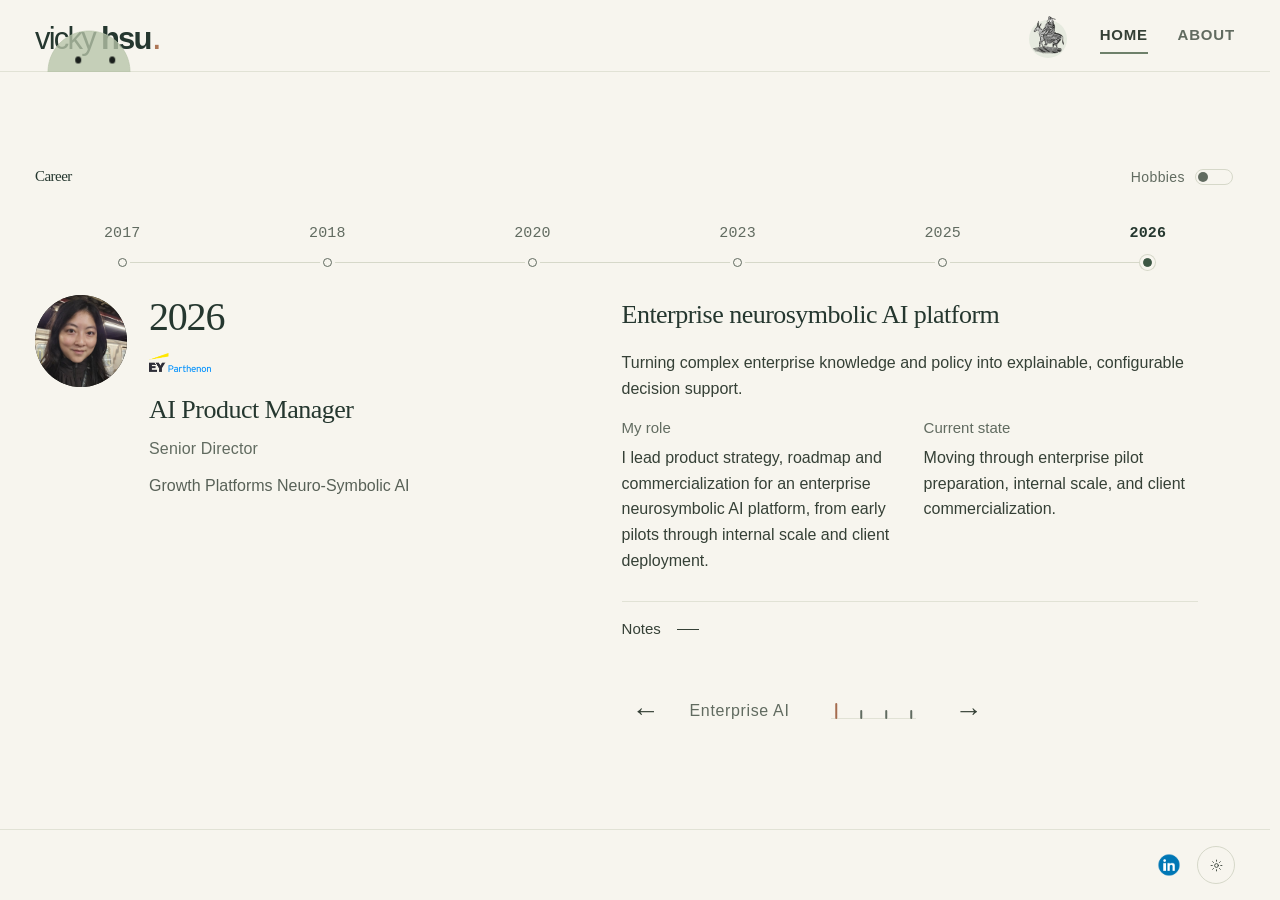
==== commit 25b909a1: "Fix About pin chapter bleed and unify site scrollbar. Full-viewport breaks stop the next sticky stag" ====
--- a/index.html
+++ b/index.html
@@ -18,10 +18,11 @@
     <meta property="og:site_name" content="Vicky Hsu">
     <title>Vicky Hsu</title>
     <link rel="canonical" href="https://hsuvicky.github.io/">
-    <link rel="icon" href="assets/favicon-32.png?v=20260731-face" type="image/png" sizes="32x32">
-    <link rel="icon" href="assets/favicon-16.png?v=20260731-face" type="image/png" sizes="16x16">
-    <link rel="apple-touch-icon" href="assets/apple-touch-icon.png?v=20260731-face" sizes="180x180">
-    <link rel="stylesheet" href="styles.css?v=20260818-botanical">
+    <link rel="icon" href="/favicon.ico?v=20261111-face" sizes="any">
+    <link rel="icon" href="assets/favicon-32.png?v=20261111-face" type="image/png" sizes="32x32">
+    <link rel="icon" href="assets/favicon-16.png?v=20261111-face" type="image/png" sizes="16x16">
+    <link rel="apple-touch-icon" href="assets/apple-touch-icon.png?v=20261111-face" sizes="180x180">
+    <link rel="stylesheet" href="styles.css?v=20261111-pinfix2">
     <script>
       (() => {
         try {
@@ -42,8 +43,8 @@
       })();
     </script>
     <script src="script.js?v=20260802-blobpersist2" defer></script>
-  <link rel="stylesheet" href="/refinements.css?v=41">
-<script src="/refinements.js?v=21" defer></script>
+  <link rel="stylesheet" href="/refinements.css?v=42">
+<script src="/refinements.js?v=22" defer></script>
 <noscript><style>body,body.about-site{display:block;height:auto}main,body.about-site .about-page{height:auto;overflow:visible}.achievements>.section-shell{display:block;height:auto}.career-browser,.home-layout .career-browser{display:block}.career-content,.home-layout .career-content{overflow:visible}.career-entry[hidden],.career-entry [hidden],html .work-pages .work-panel[hidden]{display:block!important}.career-entry{margin-block:30px}.career-entry>.progression-period{display:block}.career-heading button,.career-years,.home-layout .career-years,.work-controls,.gallery-controls,.gallery-title-card,.gallery-card-select,.gallery-close{display:none!important}.work-panel,.work-panel:not(:first-child){display:block;height:auto;margin-block:40px}.about-page .gallery-section,.about-page .gallery-section .section-shell,.perspective-gallery{height:auto}.gallery-stage{position:static;perspective:none}.gallery-card{position:static;transform:none!important;opacity:1!important;width:100%;height:auto;margin:30px 0;pointer-events:auto}.gallery-card-layout{height:auto}.gallery-card-copy{opacity:1}</style></noscript>
 </head>
   <body>
--- a/styles.css
+++ b/styles.css
@@ -1,4 +1,4 @@
-:root {
+﻿:root {
   color-scheme: light;
   --bg: #f2f0ef;
   --surface: #f8f7f4;
@@ -78,6 +78,62 @@
   --glass-neon-violet: #b2a8ff;
 }
 
+/* Site scrollbar — one moss thumb everywhere (html + body + nested scrollers). */
+html {
+  overflow-y: scroll;
+  scrollbar-gutter: stable;
+  scrollbar-width: thin;
+  scrollbar-color: color-mix(in srgb, var(--moss) 70%, var(--border)) var(--bg);
+}
+
+body {
+  /* clip (not hidden) so overflow-y stays visible and html remains the only scroller */
+  overflow-x: clip;
+}
+
+html,
+body,
+* {
+  scrollbar-width: thin;
+  scrollbar-color: color-mix(in srgb, var(--moss) 70%, var(--border)) var(--bg);
+}
+
+html::-webkit-scrollbar,
+body::-webkit-scrollbar,
+*::-webkit-scrollbar {
+  width: 10px;
+  height: 10px;
+}
+
+html::-webkit-scrollbar-track,
+body::-webkit-scrollbar-track,
+*::-webkit-scrollbar-track {
+  background: var(--bg);
+}
+
+html::-webkit-scrollbar-thumb,
+body::-webkit-scrollbar-thumb,
+*::-webkit-scrollbar-thumb {
+  background: color-mix(in srgb, var(--moss) 55%, var(--border));
+  border: 2px solid var(--bg);
+  border-radius: 999px;
+  background-clip: padding-box;
+}
+
+html::-webkit-scrollbar-thumb:hover,
+body::-webkit-scrollbar-thumb:hover,
+*::-webkit-scrollbar-thumb:hover {
+  background: color-mix(in srgb, var(--accent) 75%, var(--moss));
+  border: 2px solid var(--bg);
+  background-clip: padding-box;
+}
+
+html::-webkit-scrollbar-corner,
+body::-webkit-scrollbar-corner,
+*::-webkit-scrollbar-corner {
+  background: var(--bg);
+}
+
 *,
 *::before,
 *::after {
@@ -92,7 +148,6 @@
 
 body {
   margin: 0;
-  overflow-x: hidden;
   background: var(--bg);
   color: var(--text);
   font-family: var(--sans);
@@ -4806,3 +4861,990 @@
     grid-template-columns: 1fr 1fr;
   }
 }
+
+
+/* —— About scroll-pin gallery (Motion-style sticky horizontal scrub) —— */
+body.about-pin-site {
+  display: flex;
+  flex-direction: column;
+  min-height: 100svh;
+  height: auto;
+  grid-template-rows: unset;
+}
+
+body.about-pin-site .about-page {
+  flex: 1 0 auto;
+  height: auto;
+  min-height: 0;
+  overflow: visible;
+  padding: 0;
+}
+
+body.about-pin-site .site-footer {
+  flex: 0 0 auto;
+  margin-top: 0;
+}
+
+.about-pin {
+  width: 100%;
+}
+
+.about-pin-intro {
+  min-height: 48vh;
+  display: flex;
+  align-items: center;
+  justify-content: center;
+  padding: clamp(2rem, 5vh, 3.5rem) var(--page-edge);
+  text-align: center;
+}
+
+.about-pin-intro.about-pin-aboutme {
+  position: relative;
+  z-index: 2;
+  isolation: isolate;
+  /* Own first screen so the pin track does not peek underneath. */
+  min-height: calc(100svh - var(--header-height));
+  align-items: center;
+  text-align: left;
+  background: var(--bg);
+  padding-top: calc(var(--header-height) + 1.75rem);
+  padding-bottom: clamp(3.5rem, 8vh, 5rem);
+  box-sizing: border-box;
+}
+
+.about-pin-aboutme-layout {
+  width: min(1080px, 100%);
+  display: grid;
+  grid-template-columns: minmax(220px, 320px) minmax(0, 1fr);
+  gap: clamp(1.75rem, 4vw, 3.25rem);
+  align-items: start;
+}
+
+.about-pin-aboutme .aboutme-card-visual {
+  margin: 0;
+  width: 100%;
+  max-width: 320px;
+  justify-self: start;
+}
+
+.about-pin-aboutme .aboutme-photo {
+  display: block;
+  width: 100%;
+  height: auto !important;
+  max-height: min(58vh, 26rem);
+  object-fit: contain;
+  object-position: top;
+  border: 1px solid var(--border);
+  background: var(--surface);
+  box-shadow: 8px 10px 0 var(--surface);
+}
+
+.about-pin-aboutme-copy {
+  min-width: 0;
+  max-width: 40rem;
+}
+
+.about-pin-aboutme-copy h1 {
+  margin: 0 0 0.9rem;
+  font-family: var(--display);
+  font-weight: 700;
+  font-size: clamp(2rem, 4.8vw, 3.4rem);
+  letter-spacing: -0.04em;
+  line-height: 1.05;
+  color: var(--text-strong);
+}
+
+.about-pin-aboutme-copy .about-pin-lead {
+  max-width: 38rem;
+  margin: 0 0 0.85rem;
+  overflow-wrap: normal;
+  word-break: normal;
+  hyphens: none;
+}
+
+.about-pin-aboutme .aboutme-melon {
+  display: flex;
+  align-items: center;
+  gap: 1rem;
+  margin: 1.35rem 0 0;
+  max-width: 34rem;
+}
+
+.about-pin-aboutme .aboutme-melon-img {
+  display: block;
+  flex: 0 0 7.25rem;
+  width: 7.25rem !important;
+  max-width: 7.25rem;
+  height: auto !important;
+}
+
+.about-pin-aboutme .aboutme-melon figcaption {
+  flex: 1 1 auto;
+  min-width: 0;
+  margin: 0;
+  font-size: 0.9rem;
+  line-height: 1.5;
+  font-style: italic;
+  color: var(--muted);
+  overflow-wrap: break-word;
+  word-break: normal;
+  hyphens: none;
+}
+
+.about-pin-break,
+.about-pin-panel--title {
+  background: var(--bg);
+}
+
+.about-pin-break {
+  position: relative;
+  z-index: 2;
+  /*
+   * Full viewport (not sticky-height): mid-page breaks scroll under the sticky
+   * header, so they must stay tall enough to cover the bottom edge with no peek.
+   */
+  min-height: 100svh;
+  display: flex;
+  align-items: center;
+  justify-content: center;
+  padding:
+    clamp(2.5rem, 7vh, 4.5rem)
+    var(--page-edge)
+    clamp(3.25rem, 8vh, 5rem);
+  text-align: center;
+  box-sizing: border-box;
+  isolation: isolate;
+}
+
+.about-pin-break--soft {
+  /* Full interstitial; Contact arrives early via a shorter pin scrub below. */
+  min-height: 100svh;
+  padding-block: clamp(1.25rem, 4vh, 2.25rem);
+}
+
+/* Contact arrives sooner: shorter scrub from lead-in → Contact. */
+#contact-gallery {
+  --about-pin-panel-scroll: min(42vh, 22rem);
+}
+
+.about-pin-break h2,
+.about-pin-panel--title h2 {
+  margin: 0;
+  font-family: var(--display);
+  font-weight: 700;
+  font-size: clamp(2.4rem, 7vw, 4.75rem);
+  letter-spacing: -0.04em;
+  line-height: 1.05;
+  color: var(--text-strong);
+}
+
+.about-pin-track {
+  --about-pin-panels: 8;
+  /*
+   * Motion-style rhythm: one sticky viewport of scroll per panel advance.
+   * Exit distance after the last panel matches one panel step, so speed stays even.
+   */
+  --about-pin-sticky-height: calc(100svh - var(--header-height));
+  --about-pin-panel-scroll: var(--about-pin-sticky-height);
+  height: calc(
+    var(--about-pin-sticky-height) +
+    (var(--about-pin-panels) - 1) * var(--about-pin-panel-scroll)
+  );
+  position: relative;
+  isolation: isolate;
+  background: var(--bg);
+}
+
+.about-pin-sticky {
+  position: sticky;
+  top: var(--header-height);
+  height: var(--about-pin-sticky-height);
+  overflow: clip;
+  display: flex;
+  align-items: stretch;
+  background: var(--bg);
+  z-index: 1;
+}
+
+.about-pin-strip {
+  display: flex;
+  margin: 0;
+  padding: 0;
+  list-style: none;
+  height: 100%;
+  width: max-content;
+  will-change: transform;
+}
+
+.about-pin-panel {
+  flex: 0 0 auto;
+  /* Match sticky stage width — 100vw overshoots once a scrollbar is present. */
+  width: var(--about-pin-panel-width, 100%);
+  height: 100%;
+  display: flex;
+  align-items: center;
+  justify-content: center;
+  /* Extra bottom padding keeps copy clear of the fixed progress bar. */
+  padding:
+    clamp(1.25rem, 3vh, 2rem)
+    clamp(1.5rem, 5vw, 4rem)
+    clamp(3.75rem, 7vh, 5rem);
+  box-sizing: border-box;
+  background: var(--bg);
+}
+
+.about-pin-panel--split {
+  display: grid;
+  grid-template-columns:
+    minmax(0, 1fr)
+    minmax(0, min(34rem, 42vw))
+    minmax(0, min(36rem, 46vw))
+    minmax(0, 1fr);
+  gap: clamp(1.5rem, 3.5vw, 3.25rem);
+  align-items: center;
+  justify-items: stretch;
+}
+
+.about-pin-panel--split > .about-pin-media {
+  grid-column: 2;
+}
+
+.about-pin-panel--split > .about-pin-copy {
+  grid-column: 3;
+}
+
+.about-pin-panel--monkev,
+.about-pin-panel--mooscles,
+.about-pin-panel--contact,
+.about-pin-panel--spacer {
+  align-items: center;
+  justify-content: center;
+}
+
+.about-pin-panel--spacer {
+  /* Lead-in for the contact scrub: empty stage, then slide right to Contact. */
+  background: var(--bg);
+}
+
+.about-pin-monkev {
+  width: min(1000px, 100%);
+  display: grid;
+  gap: clamp(1.15rem, 2.6vh, 1.85rem);
+}
+
+.about-pin-monkev .about-pin-copy {
+  max-width: none;
+}
+
+.about-pin-monkev .about-pin-details,
+.about-pin-monkev .about-pin-details.case-details {
+  grid-template-columns: repeat(3, minmax(0, 1fr));
+}
+
+.about-pin-mooscles {
+  width: min(1000px, 100%);
+  display: grid;
+  gap: clamp(1.15rem, 2.6vh, 1.85rem);
+}
+
+.about-pin-mooscles-head {
+  display: grid;
+  grid-template-columns: auto minmax(0, 1fr);
+  gap: clamp(1rem, 2.5vw, 1.75rem);
+  align-items: center;
+}
+
+.about-pin-mooscles .about-pin-copy {
+  max-width: none;
+}
+
+.about-pin-mooscles .about-pin-details,
+.about-pin-mooscles .about-pin-details.case-details {
+  grid-template-columns: repeat(2, minmax(0, 1fr));
+}
+
+.about-pin-mooscles .mooscles-visual {
+  width: min(7.5rem, 22vw);
+  min-height: 0;
+  margin: 0;
+  padding: 0.85rem;
+  display: grid;
+  place-items: center;
+  box-sizing: border-box;
+}
+
+.about-pin-mooscles .mooscles-icon {
+  width: 100%;
+  height: auto;
+  margin: 0;
+}
+
+.about-pin-release {
+  display: inline-grid;
+  grid-template-columns: auto minmax(0, 1fr);
+  gap: clamp(1rem, 2.2vw, 1.5rem);
+  align-items: center;
+  width: fit-content;
+  max-width: 100%;
+  padding: 1rem 1.25rem;
+  border: 1px solid var(--border);
+  background: color-mix(in srgb, var(--surface) 82%, var(--bg));
+}
+
+.about-pin-release .blackjack-mark {
+  order: 0;
+  width: min(108px, 26vw);
+  max-width: 108px;
+  padding: 0.6rem;
+  font-size: 1.35rem;
+  box-shadow: 0.4rem 0.4rem 0 var(--accent-soft);
+  justify-self: start;
+}
+
+.about-pin-release .blackjack-mark img {
+  position: absolute;
+  top: 50%;
+  left: 50%;
+  width: 56%;
+  height: auto;
+  transform: translate(-50%, -50%);
+}
+
+.about-pin-release-copy {
+  min-width: 0;
+  display: grid;
+  gap: 0.75rem;
+  align-content: center;
+}
+
+.about-pin-release-label {
+  margin: 0;
+  font-size: 0.7rem;
+  font-weight: 600;
+  letter-spacing: 0.06em;
+  text-transform: uppercase;
+  color: var(--muted);
+}
+
+.about-pin-release-text {
+  margin: 0;
+  max-width: 28rem;
+  font-size: clamp(0.9rem, 0.2vw + 0.82rem, 1.02rem);
+  line-height: 1.45;
+  color: var(--text);
+}
+
+.about-pin-release .app-store-link {
+  margin-top: 0.1rem;
+  justify-self: start;
+}
+
+.about-pin-panel--contact {
+  display: flex;
+  align-items: center;
+  justify-content: center;
+  text-align: center;
+}
+
+.about-pin-contact {
+  width: auto;
+  max-width: min(34rem, 100%);
+  margin: 0 auto;
+}
+
+.about-pin-contact p {
+  margin: 0;
+}
+
+.about-pin-contact a {
+  font-family: var(--display);
+  font-weight: 600;
+  font-size: clamp(1.15rem, 1.4vw, 1.4rem);
+  letter-spacing: -0.02em;
+  line-height: 1.3;
+  color: var(--text-strong);
+  text-decoration: none;
+  border-bottom: 1.5px solid color-mix(in srgb, var(--accent) 55%, transparent);
+  transition: border-color 180ms ease, color 180ms ease;
+}
+
+.about-pin-contact a:hover,
+.about-pin-contact a:focus-visible {
+  color: var(--accent-deep);
+  border-bottom-color: var(--accent);
+}
+
+.about-pin-panel--text-left .about-pin-copy {
+  order: 1;
+}
+
+.about-pin-panel--text-left .about-pin-media {
+  order: 2;
+}
+
+.about-pin-panel--media-left .about-pin-media {
+  order: 1;
+}
+
+.about-pin-panel--media-left .about-pin-copy {
+  order: 2;
+}
+
+.about-pin-panel--league {
+  grid-template-columns:
+    minmax(0, 1fr)
+    minmax(0, min(24rem, 38vw))
+    minmax(0, min(30rem, 40vw))
+    minmax(0, 1fr);
+  align-items: center;
+}
+
+.about-pin-panel--beli {
+  grid-template-columns:
+    minmax(0, 1fr)
+    minmax(0, min(18rem, 28vw))
+    minmax(0, min(36rem, 46vw))
+    minmax(0, 1fr);
+}
+
+.about-pin-copy {
+  max-width: 38rem;
+  min-width: 0;
+  max-height: none;
+  overflow: visible;
+}
+
+.about-pin-copy h2 {
+  margin: 0 0 0.55rem;
+  font-family: var(--display);
+  font-size: clamp(1.45rem, 2.8vw, 2.25rem);
+  font-weight: 700;
+  letter-spacing: -0.03em;
+  line-height: 1.12;
+  color: var(--text-strong);
+}
+
+.about-pin-copy .note-label {
+  margin: 0 0 0.35rem;
+  font-size: 0.8125rem;
+  letter-spacing: 0.04em;
+  text-transform: uppercase;
+  color: var(--text-soft);
+}
+
+.about-pin-lead {
+  margin: 0 0 0.85rem;
+  font-size: 0.98rem;
+  line-height: 1.55;
+  color: var(--text);
+}
+
+.about-pin-notes {
+  margin: 0 0 0.75rem;
+}
+
+.about-pin-details,
+.about-pin-details.case-details {
+  margin: 0 !important;
+  display: grid !important;
+  grid-template-columns: repeat(2, minmax(0, 1fr));
+  gap: 0.55rem 1.1rem;
+}
+
+.about-pin-details > div,
+.about-pin-details.case-details > div {
+  display: grid !important;
+  grid-template-columns: 1fr !important;
+  gap: 0.1rem !important;
+  padding: 0 !important;
+  border: 0 !important;
+}
+
+.about-pin-details dt,
+.about-pin-details.case-details dt {
+  font-family: var(--sans);
+  font-size: 0.68rem;
+  font-weight: 600;
+  letter-spacing: 0.06em;
+  text-transform: uppercase;
+  color: var(--muted);
+}
+
+.about-pin-details dd,
+.about-pin-details.case-details dd {
+  margin: 0;
+  font-size: clamp(0.78rem, 0.15vw + 0.72rem, 0.88rem);
+  line-height: 1.35;
+  color: var(--text);
+}
+
+.about-pin-media {
+  min-width: 0;
+  display: flex;
+  align-items: center;
+  justify-content: center;
+}
+
+.about-pin-panel--media-left .about-pin-media {
+  justify-content: flex-start;
+}
+
+.about-pin-media--pair {
+  display: flex;
+  flex-direction: column;
+  align-items: flex-start;
+  gap: 1rem;
+  width: 100%;
+}
+
+.about-pin-mark {
+  max-width: min(340px, 90%);
+}
+
+.about-pin-frame {
+  margin: 0;
+  width: 100%;
+  max-width: min(22rem, 100%);
+  overflow: hidden;
+  border: 1px solid var(--border);
+  background: var(--surface);
+}
+
+.about-pin-frame img {
+  display: block;
+  width: 100%;
+  height: auto;
+  max-height: min(62vh, 28rem);
+  object-fit: cover;
+  object-position: center;
+}
+
+.about-pin-frame--phone {
+  max-width: min(16.5rem, 100%);
+}
+
+.about-pin-frame--phone img {
+  max-height: min(68vh, 32rem);
+  object-fit: cover;
+  object-position: top center;
+}
+
+.about-pin-media .blackjack-mark,
+.about-pin-media .mooscles-visual,
+.about-pin-media .movement-card-visual,
+.about-pin-media .beli-card-visual,
+.about-pin-media .poker-card-visual,
+.about-pin-media .horticulture-card-visual {
+  margin: 0;
+}
+
+.about-pin-media img {
+  display: block;
+  max-width: 100%;
+  height: auto;
+}
+
+.about-pin-media .league-card-visual {
+  position: static;
+  display: flex;
+  flex-direction: row;
+  align-items: center;
+  gap: 0.75rem;
+  width: auto;
+  max-width: 100%;
+  min-height: 0;
+  margin: 0;
+  padding: 0;
+  border: 0;
+  background: none;
+  color: var(--text);
+  overflow: visible;
+}
+
+.about-pin-media .league-rank-image {
+  flex: 0 0 auto;
+  grid-column: auto;
+  width: 4.25rem;
+  height: auto;
+  display: block;
+}
+
+.about-pin-media .league-card-visual p {
+  grid-column: auto;
+  margin: 0;
+  display: flex;
+  flex-direction: column;
+  gap: 0.12rem;
+  font-size: 0.9rem;
+  line-height: 1.35;
+  color: var(--text);
+}
+
+.about-pin-media .league-card-visual strong {
+  font-family: var(--display);
+  font-size: 1.05rem;
+  font-weight: 600;
+  line-height: 1.2;
+  color: var(--text-strong);
+}
+
+.about-pin-media .league-card-visual span {
+  font-family: var(--sans);
+  font-size: 0.8rem;
+  letter-spacing: 0;
+  color: var(--text-soft);
+}
+
+.about-pin-media .league-stats-image {
+  display: block;
+  width: auto;
+  max-width: min(20rem, 100%);
+  height: auto;
+  max-height: min(42vh, 20rem);
+  margin: 0;
+  object-fit: contain;
+  object-position: top left;
+  border: 0;
+  background: transparent;
+  box-shadow: none;
+  filter: none;
+  transform: none;
+}
+
+.about-pin-media .movement-card-visual {
+  display: block;
+  padding: 0;
+  background: none;
+}
+
+.about-pin-media .movement-card-visual img {
+  position: static;
+  opacity: 1;
+}
+
+.about-pin-media .horticulture-card-visual {
+  background: none;
+  color: inherit;
+  min-height: 0;
+  padding: 0;
+}
+
+.about-pin-panel--title {
+  background:
+    radial-gradient(ellipse 70% 55% at 50% 45%, color-mix(in srgb, var(--accent-soft) 80%, transparent), transparent 70%),
+    var(--bg);
+}
+
+.about-pin-progress {
+  --about-pin-progress: 0%;
+  position: fixed;
+  left: 0;
+  right: 0;
+  bottom: 28px;
+  height: 3px;
+  display: flex;
+  justify-content: center;
+  align-items: center;
+  pointer-events: none;
+  z-index: 40;
+  background: transparent;
+  opacity: 0;
+  visibility: hidden;
+  transition: opacity 160ms ease, visibility 160ms ease, bottom 120ms ease;
+}
+
+.about-pin-progress.is-active {
+  opacity: 1;
+  visibility: visible;
+}
+
+/* Full muted track from About Me → Contact; fill grows to 100%. */
+.about-pin-progress::before {
+  content: "";
+  display: block;
+  height: 100%;
+  width: min(36rem, 72vw);
+  max-width: min(36rem, 72vw);
+  border-radius: 999px;
+  background:
+    linear-gradient(
+      90deg,
+      var(--accent) 0,
+      var(--accent) var(--about-pin-progress),
+      color-mix(in srgb, var(--accent) 22%, transparent) var(--about-pin-progress),
+      color-mix(in srgb, var(--accent) 22%, transparent) 100%
+    );
+}
+
+@media (min-width: 901px) and (min-height: 650px) {
+  body.about-pin-site,
+  body.about-pin-site.about-site {
+    height: auto;
+    min-height: 100svh;
+    display: flex;
+    flex-direction: column;
+    grid-template-rows: unset;
+  }
+
+  body.about-pin-site .about-page,
+  body.about-pin-site.about-site .about-page {
+    height: auto;
+    overflow: visible;
+  }
+
+  body.about-pin-site .site-header {
+    position: sticky;
+    top: 0;
+    z-index: 50;
+  }
+}
+
+@media (max-width: 900px) {
+  .about-pin-aboutme-layout {
+    grid-template-columns: 1fr;
+    justify-items: start;
+    text-align: left;
+  }
+
+  .about-pin-aboutme .aboutme-card-visual {
+    max-width: min(240px, 58vw);
+    justify-self: start;
+  }
+
+  .about-pin-aboutme .aboutme-photo {
+    max-height: min(42vh, 18rem);
+  }
+
+  .about-pin-aboutme .aboutme-melon {
+    align-items: flex-start;
+  }
+
+  .about-pin-aboutme .aboutme-melon-img {
+    flex-basis: 5.75rem;
+    width: 5.75rem !important;
+    max-width: 5.75rem;
+  }
+
+  .about-pin-panel--split,
+  .about-pin-panel--league {
+    /* kept side-by-side; sizing rules appended below */
+    align-content: center;
+    overflow: hidden;
+  }
+
+  .about-pin-media--pair {
+    justify-content: flex-start;
+  }
+
+  .about-pin-copy {
+    max-height: none;
+    overflow: visible;
+  }
+
+  .about-pin-progress {
+    bottom: 24px;
+  }
+
+  .about-pin-progress::before {
+    width: min(20rem, 78vw);
+    max-width: min(20rem, 78vw);
+  }
+}
+
+@media (prefers-reduced-motion: reduce) {
+  .about-pin-track {
+    height: auto;
+  }
+
+  .about-pin-sticky {
+    position: relative;
+    height: auto;
+    overflow: visible;
+  }
+
+  .about-pin-strip {
+    flex-direction: column;
+    width: 100%;
+    transform: none !important;
+  }
+
+  .about-pin-panel {
+    width: 100%;
+    height: auto;
+    min-height: 100svh;
+  }
+
+  .about-pin-break {
+    min-height: 100svh;
+  }
+
+  .about-pin-progress {
+    display: none;
+  }
+}
+/* Pin panel density + narrow / short viewports */
+.about-pin-panel {
+  overflow: hidden;
+}
+
+.about-pin-panel .app-store-badge {
+  width: 140px;
+  height: auto;
+}
+
+@media (max-width: 900px) {
+  .about-pin-panel--split,
+  .about-pin-panel--league,
+  .about-pin-panel--beli {
+    /* Drop outer gutters on tablet so copy keeps a readable measure. */
+    grid-template-columns: minmax(0, 0.9fr) minmax(0, 1.1fr);
+    gap: 1.1rem;
+    width: min(920px, 100%);
+  }
+
+  .about-pin-panel--split > .about-pin-media,
+  .about-pin-panel--league > .about-pin-media,
+  .about-pin-panel--beli > .about-pin-media {
+    grid-column: 1;
+  }
+
+  .about-pin-panel--split > .about-pin-copy,
+  .about-pin-panel--league > .about-pin-copy,
+  .about-pin-panel--beli > .about-pin-copy {
+    grid-column: 2;
+  }
+
+  .about-pin-mooscles-head {
+    grid-template-columns: auto minmax(0, 1fr);
+  }
+
+  .about-pin-mooscles .about-pin-details,
+  .about-pin-mooscles .about-pin-details.case-details {
+    grid-template-columns: 1fr 1fr;
+  }
+
+  .about-pin-frame {
+    max-width: min(18rem, 100%);
+  }
+
+  .about-pin-frame--phone {
+    max-width: min(12.5rem, 100%);
+  }
+}
+
+@media (max-width: 720px) {
+  .about-pin-monkev .about-pin-details,
+  .about-pin-monkev .about-pin-details.case-details,
+  .about-pin-mooscles .about-pin-details,
+  .about-pin-mooscles .about-pin-details.case-details {
+    grid-template-columns: 1fr;
+  }
+
+  .about-pin-release {
+    gap: 0.85rem;
+    padding: 0.85rem 1rem;
+  }
+
+  .about-pin-release .blackjack-mark {
+    width: min(92px, 24vw);
+  }
+
+  .about-pin-monkev,
+  .about-pin-mooscles {
+    width: min(100%, 36rem);
+  }
+}
+
+@media (max-width: 640px) {
+  .about-pin-panel {
+    padding-inline: 1rem;
+  }
+
+  .about-pin-panel--split,
+  .about-pin-panel--league,
+  .about-pin-panel--beli {
+    grid-template-columns: minmax(0, 0.92fr) minmax(0, 1.08fr);
+    gap: 0.8rem;
+    width: 100%;
+  }
+
+  .about-pin-copy {
+    max-width: none;
+  }
+
+  .about-pin-copy h2 {
+    font-size: clamp(1.15rem, 5.2vw, 1.45rem);
+  }
+
+  .about-pin-lead {
+    font-size: 0.88rem;
+    line-height: 1.45;
+  }
+
+  .about-pin-panel .app-store-badge {
+    width: 118px;
+  }
+
+  .about-pin-mooscles-head {
+    gap: 0.75rem;
+  }
+
+  .about-pin-mooscles .mooscles-visual {
+    width: min(5.75rem, 22vw);
+    padding: 0.55rem;
+  }
+
+  .about-pin-frame,
+  .about-pin-frame--phone {
+    max-width: 100%;
+  }
+
+  .about-pin-media .league-stats-image {
+    max-width: 100%;
+    max-height: min(34vh, 13.5rem);
+  }
+
+  .about-pin-aboutme-layout {
+    gap: 1.25rem;
+  }
+}
+
+@media (max-height: 720px) {
+  .about-pin-frame img,
+  .about-pin-frame--phone img {
+    max-height: min(42vh, 18rem);
+  }
+
+  .about-pin-media .league-stats-image {
+    max-height: min(34vh, 15rem);
+  }
+
+  .about-pin-break {
+    padding-block: clamp(1.75rem, 5vh, 2.75rem);
+  }
+
+  .about-pin-monkev,
+  .about-pin-mooscles {
+    gap: 0.85rem;
+  }
+
+  .about-pin-details dd,
+  .about-pin-details.case-details dd {
+    font-size: 0.8rem;
+    line-height: 1.3;
+  }
+}
+
+/* Ultrawide: keep About Me from floating as a tiny island. */
+@media (min-width: 1600px) {
+  .about-pin-aboutme-layout {
+    width: min(1180px, 100%);
+    grid-template-columns: minmax(240px, 340px) minmax(0, 1fr);
+    gap: clamp(2rem, 3vw, 3.5rem);
+  }
+
+  .about-pin-monkev,
+  .about-pin-mooscles {
+    width: min(1080px, 100%);
+  }
+}
--- a/refinements.css
+++ b/refinements.css
@@ -1,1072 +1,1174 @@
-:root{--bg:#f6f4ed;--surface:#f0efe6;--surface-strong:#faf9f4;--text:#354032;--text-strong:#283326;--text-soft:#626b5c;--muted:#697060;--accent:#71805e;--border:#d6d8c9;--border-soft:#e1e2d5;--header-bg:rgba(246,244,237,.96);--shadow:0 16px 45px #303c3110}
-:root[data-theme="dark"]{--bg:#232a23;--surface:#2a332a;--surface-strong:#303b30;--text:#e4e6da;--text-strong:#f5f5ec;--text-soft:#bdc4b4;--muted:#aab39f;--border:#475040;--border-soft:#394434;--header-bg:rgba(35,42,35,.96)}
-.wenchang-nav{opacity:1;visibility:visible;transform:none;width:44px;height:48px;margin-right:0}
-.wenchang-nav-trigger{position:relative;isolation:isolate;width:44px;height:48px}
-.wenchang-nav-trigger:before{content:"";position:absolute;z-index:-1;width:38px;height:38px;border-radius:50%;background:var(--accent-soft);bottom:2px;left:3px}
-.wenchang-nav-trigger img{width:32px;height:40px;transition:transform .6s ease;opacity:.85;animation:scholar-float 5s ease-in-out infinite}
-.wenchang-nav-trigger:hover img{transform:translateY(-4px) rotate(-5deg)}
-@keyframes scholar-float{0%,100%{translate:0 0}50%{translate:0 -3px}}
-.about-page>.about{display:none}
-.gallery-section{background:transparent}.gallery-card{box-shadow:0 15px 45px #303c3118;border-color:var(--border);border-radius:6px}
-.work-pages{position:relative;margin-top:16px;min-height:260px;padding:20px 24px 52px;border:1px solid var(--border);border-radius:6px;background:var(--surface)}
-.work-panel[hidden]{display:none!important}.work-panel{display:grid;grid-template-columns:1fr 1fr;gap:30px;align-items:center;min-height:220px;animation:panel-in .3s ease}
-.work-panel h3,.work-panel h4{margin:0 0 12px;font:400 clamp(22px,2.2vw,30px)/1.15 var(--display)}.work-panel p{margin:0;font-size:16px;line-height:1.6}.work-panel:not(:first-child){grid-template-columns:42px 1fr}.work-panel:not(:first-child) p{grid-column:2;max-width:800px}.folio-number{font:16px var(--mono);color:var(--muted)}.work-panel .system-map{margin:0;max-height:100%;border:0;background:none;box-shadow:none}.work-panel .system-map svg{display:block;width:100%;height:220px}.work-panel .system-map figcaption{display:none}
-.work-controls{position:absolute;bottom:12px;right:22px;display:flex;align-items:center;gap:16px;font:13px var(--mono);color:var(--muted)}.work-controls button{border:1px solid var(--border);background:none;color:var(--text);border-radius:50%;width:34px;height:34px;font-size:18px;cursor:pointer}.work-controls button:hover{background:var(--accent-soft)}
-@keyframes panel-in{from{opacity:0;transform:translateX(10px)}to{opacity:1;transform:none}}
-@media(min-width:901px) and (min-height:650px){
- body,body.about-site{height:100svh;min-height:0;display:grid;grid-template-rows:72px minmax(0,1fr) 58px}
- .site-header{position:relative;height:72px;min-height:0}.site-nav{height:100%;padding-block:0}.site-footer,body.about-site .site-footer{margin:0;padding:8px 0;height:58px;min-height:0}
- main,body.about-site .about-page{min-height:0;height:100%;padding:0;overflow:clip}
- .achievements{padding:14px 0 8px;height:100%;min-height:0}.achievements>.section-shell{height:100%;display:grid;grid-template-rows:minmax(195px,.85fr) minmax(245px,1fr);gap:10px}.career-timeline{min-height:0;margin:0}.timeline-viewport{height:100%}.progression-rail{height:100%;padding-bottom:0}.progression-rail li{min-height:0}.work-pages{margin:0;min-height:0;height:100%}.work-panel{height:100%;min-height:0;overflow:auto}.work-panel .system-map svg{height:min(24svh,220px)}
- .about-page .gallery-section{height:100%;padding:0;border:0}.about-page .gallery-section .section-shell{height:100%}.perspective-gallery{height:100%;min-height:0;margin:0}.gallery-stage{inset:0 0 55px}.gallery-controls{bottom:8px}.gallery-card{top:52%;min-height:0;height:clamp(280px,47svh,390px)}.perspective-gallery .gallery-card.is-expanded{height:94%;max-height:100%;top:50%}.gallery-card.is-expanded .gallery-card-layout{min-height:100%;height:auto}.gallery-card-visual{max-height:29svh}.beli-card-visual{height:29svh}.gallery-card.is-expanded .beli-card-visual{height:38svh;max-height:38svh}.gallery-card.is-expanded .beli-card-visual img{width:80%}
-}
-@media(max-width:900px),(max-height:649px){.work-panel{grid-template-columns:1fr}.work-panel .system-map svg{height:200px}.work-pages{margin:20px 0}.work-panel:not(:first-child){grid-template-columns:25px 1fr}.work-panel .case-copy{min-width:0}.perspective-gallery{margin-bottom:0}.site-footer{position:relative}}
-@media(prefers-reduced-motion:reduce){.wenchang-nav-trigger img,.work-panel{animation:none!important}}
-@media(min-width:901px) and (min-height:650px){
-.achievements>.section-shell:has([data-hobbies-visible="true"]){grid-template-rows:minmax(0,1fr)}
-.achievements>.section-shell:has([data-hobbies-visible="true"]) .work-pages{display:none}
-}
-/* New presentation; original content and image assets. */
-:root{--page-edge:clamp(24px,3.6vw,56px)}
-.site-nav{padding-inline:var(--page-edge)}.site-footer .section-shell{width:calc(100% - var(--page-edge)*2)}
-.refined-gallery{display:grid;grid-template-columns:200px minmax(0,1fr);gap:36px;padding:32px 0 62px;max-width:1220px;margin-inline:auto}
-.gallery-menu{padding-top:12px;display:flex;flex-direction:column;align-items:stretch;gap:5px;z-index:1}.gallery-menu p{font:13px var(--mono);text-transform:uppercase;letter-spacing:.12em;color:var(--muted);margin:16px 0 10px}.gallery-menu p:not(:first-child){margin-top:32px}.gallery-menu button{font:14px/1.5 var(--sans);padding:9px 12px;border:0;border-left:2px solid transparent;background:none;text-align:left;color:var(--muted);cursor:pointer}.gallery-menu button[aria-current="true"]{border-color:var(--accent);background:var(--accent-soft);color:var(--text-strong)}
-.refined-gallery .gallery-stage{position:relative;inset:auto;perspective:none;min-width:0;min-height:0;height:100%;transform-style:flat;pointer-events:auto}
-.refined-gallery .gallery-title-card,.refined-gallery .gallery-card[hidden]{display:none!important}
-.refined-gallery .gallery-card{position:relative;top:auto;left:auto;width:100%;height:100%;min-height:0;max-height:none;transform:none!important;translate:none;opacity:1;pointer-events:auto;box-shadow:none;background:var(--surface);border:1px solid var(--border-soft);border-radius:8px;overflow:auto;animation:panel-in .35s ease}
-.refined-gallery .gallery-card-layout{grid-template-columns:minmax(220px,.95fr) minmax(250px,1.05fr);gap:32px;padding:32px;min-height:100%;height:auto;align-content:center}
-.refined-gallery .gallery-card-copy h3{font:400 clamp(28px,3vw,42px)/1.1 var(--display);margin:0 0 18px;letter-spacing:-.03em}
-.refined-gallery .case-purpose{display:block;overflow:visible;font-size:16px;line-height:1.65;-webkit-line-clamp:unset}
-.refined-gallery .note-label{font-size:13px;color:var(--muted);margin-bottom:12px}.refined-gallery .case-disclosure summary{font-size:14px}.refined-gallery .case-details{max-height:none;font-size:14px}
-.refined-gallery .gallery-card-visual{height:310px;max-height:38svh;min-height:0;box-shadow:none}
-.refined-gallery .beli-card-visual{background:#fff;border:1px solid var(--border);height:340px;max-height:42svh;border-radius:5px}.refined-gallery .beli-card-visual img{width:100%;height:auto;transform:none}
-.refined-gallery .gallery-league .gallery-card-layout{grid-template-columns:160px minmax(200px,1fr) 160px;gap:22px}.refined-gallery .league-stats-image{grid-column:3;grid-row:1;max-height:340px;height:auto;width:100%;box-shadow:none;align-self:center}.refined-gallery .league-card-visual{grid-column:1;grid-row:1}.refined-gallery .gallery-league .gallery-card-copy{grid-column:2;grid-row:1}.refined-gallery .league-card-visual strong{font-size:18px}.refined-gallery .league-card-visual span{font-size:13px}.refined-gallery .league-rank-image{width:140px;height:140px}
-.refined-gallery .gallery-controls{position:absolute;right:0;bottom:12px;left:auto;transform:none;gap:12px}.refined-gallery .gallery-controls button{width:36px;height:36px;box-shadow:none;border:1px solid var(--border);background:none;color:var(--text);font-size:20px}.refined-gallery .gallery-controls button:hover{background:var(--accent-soft)}
-@media(max-width:1100px){.refined-gallery{grid-template-columns:165px minmax(0,1fr);gap:22px}.refined-gallery .gallery-card-layout{padding:22px;gap:22px;grid-template-columns:minmax(150px,.8fr) minmax(220px,1fr)}.refined-gallery .gallery-league .gallery-card-layout{grid-template-columns:120px 1fr}.refined-gallery .league-stats-image{grid-column:1;grid-row:2;max-height:160px;width:auto;justify-self:center}.refined-gallery .gallery-league .gallery-card-copy{grid-row:1/3}.refined-gallery .league-rank-image{width:95px;height:95px}.refined-gallery .league-card-visual{height:150px}}
-@media(max-width:900px){.refined-gallery{display:block;padding-top:10px;min-height:0;height:auto}.gallery-menu{display:flex;flex-direction:row;overflow-x:auto;gap:6px;padding:0 0 18px}.gallery-menu p{display:none}.gallery-menu button{flex-shrink:0;font-size:13px;border-left:0;border-bottom:2px solid transparent;padding:8px}.gallery-menu button[aria-current="true"]{border-color:var(--accent)}.refined-gallery .gallery-stage{height:auto}.refined-gallery .gallery-card-layout{grid-template-columns:1fr}.refined-gallery .gallery-card-visual{max-height:300px;height:300px}.refined-gallery .beli-card-visual{max-width:280px;width:100%;justify-self:center}.refined-gallery .gallery-league .gallery-card-layout{grid-template-columns:1fr 1fr}.refined-gallery .gallery-league .gallery-card-copy{grid-column:1/-1;grid-row:2}.refined-gallery .league-stats-image{grid-column:2;grid-row:1}.refined-gallery .gallery-card{min-height:420px}.refined-gallery .gallery-controls{bottom:6px}}
-.refined-gallery .gallery-card{background:transparent;border:0;border-radius:0}
-.refined-gallery .gallery-card-layout{padding:24px 0 24px 16px;gap:40px}
-.refined-gallery .gallery-card-visual{border-radius:6px;background:var(--surface);border:0}
-.refined-gallery .beli-card-visual{height:360px;max-height:46svh;display:flex;justify-content:center;align-items:flex-start;padding-top:14px;background:var(--surface);border:0;overflow:hidden}
-.refined-gallery .beli-card-visual img{width:min(100%,220px);height:auto;margin:0}
-.refined-gallery .league-stats-image{border-radius:5px}
-@media(max-width:900px){.refined-gallery .gallery-card-layout{padding:20px 0;gap:22px}.refined-gallery .beli-card-visual{max-height:360px}}
-@media(min-width:901px) and (min-height:650px){
-body,body.about-site{grid-template-columns:minmax(0,1fr)}
-body>header,body>main,body>footer,.achievements>.section-shell,.career-timeline,.work-pages{min-width:0}
-.achievements>.section-shell{grid-template-columns:minmax(0,1fr)}
-}
-:root{--bg:#f7f5ee;--surface:#eeeee3;--surface-strong:#fffdf7;--text:#354036;--text-strong:#25372f;--text-soft:#586157;--muted:#616b60;--accent:#6e806a;--accent-soft:#e6eadf;--accent-deep:#3d5744;--header-bg:#f7f5ee}
-:root[data-theme="dark"]{--bg:#1b2229;--surface:#252f38;--surface-strong:#303c47;--text:#e5e9e7;--text-strong:#faf7ed;--text-soft:#ccd5d7;--muted:#b4c1c5;--accent:#b4c9b5;--accent-deep:#d0dfce;--accent-soft:#34443f;--border:#53616b;--border-soft:#3e4b55;--header-bg:#1b2229;--ink-inverse:#17231e;--moss:#b5c5a3;--warm:#d6bf96;--warm-soft:#403b32;--pointillism-base:#d5ddd2;--shadow:none}
-.personal-wordmark{display:inline-flex;align-items:baseline;color:var(--text-strong);font-family:'Century Gothic','Avenir Next',Arial,sans-serif;font-size:31px;font-weight:400;line-height:1;letter-spacing:-1.8px;text-transform:lowercase;gap:6px}
-.personal-wordmark>span{font-weight:700}.personal-wordmark i{font-style:normal;color:#ad7656;margin-left:-5px;font-size:38px}.wordmark:hover .personal-wordmark{color:var(--text-strong)}
-.gallery-menu button{position:relative;border:0!important;padding:9px 10px 9px 28px;background:none!important;transition:color .25s,transform .25s;font-size:14px;color:var(--muted)}
-.gallery-menu button:before{content:"";position:absolute;left:1px;top:50%;width:10px;height:10px;border:1px solid var(--accent);border-radius:50%;transform:translateY(-50%) scale(.35);opacity:0;transition:transform .3s,opacity .3s}
-.gallery-menu button[aria-current="true"]{color:var(--text-strong);transform:translateX(5px);font-weight:600}.gallery-menu button[aria-current="true"]:before{opacity:1;transform:translateY(-50%) scale(1);background:var(--accent);box-shadow:0 0 0 4px var(--bg),0 0 0 5px var(--border)}.gallery-menu button:hover{color:var(--text-strong);transform:translateX(5px)}
-.refined-gallery .gallery-card-copy h3,.work-panel h3,.work-panel h4{color:var(--text-strong);background:none;-webkit-text-fill-color:var(--text-strong);text-shadow:none}
-.refined-gallery .case-purpose,.work-panel p,.refined-gallery .case-details{color:var(--text)}.refined-gallery .note-label,.gallery-menu p{color:var(--muted)}
-.refined-gallery .gallery-league .gallery-card-layout{grid-template-columns:minmax(0,1.08fr) minmax(0,1fr);grid-template-rows:1fr;gap:32px}
-.refined-gallery .gallery-league .gallery-card-copy{grid-column:2;grid-row:1;align-self:center}
-.league-media{grid-column:1;display:grid;grid-template-columns:minmax(100px,.7fr) minmax(150px,1fr);gap:20px;align-items:center;min-width:0}
-.refined-gallery .league-media .league-card-visual{position:static;display:flex;flex-direction:column;justify-content:center;align-items:center;gap:14px;padding:12px 0;margin:0;width:100%;height:auto;min-height:0;max-height:none;overflow:visible;background:none;color:var(--text);grid-column:auto;grid-row:auto}
-.refined-gallery .league-media .league-rank-image{position:static;width:100%;max-width:150px;height:auto;object-fit:contain;flex:none;filter:none;transform:none}
-.refined-gallery .league-media .league-stats-image{grid-column:2;grid-row:1;align-self:center;justify-self:center;display:block;width:100%;height:auto;max-height:380px;object-fit:contain;margin:0;transform:none;filter:none;box-shadow:none;border:0;border-radius:5px}
-.refined-gallery .league-media p{text-align:center;margin:0}.refined-gallery .league-media strong{font-size:18px;line-height:1.3;color:var(--text-strong)}.refined-gallery .league-media span{font-size:13px;color:var(--muted);margin-top:6px}
-.refined-gallery .gallery-mooscles .mooscles-visual{display:grid;place-items:center;min-height:0;background:none;overflow:visible;border:0}
-.mooscles-icon{width:min(70%,240px);height:auto;filter:none;transition:transform .4s}
-.career-browser{padding:24px 28px 22px 0;min-width:0;border-right:1px solid var(--border);display:flex;flex-direction:column;gap:24px}
-.career-heading{display:flex;justify-content:space-between;align-items:center;gap:14px}.career-heading h2{font:400 25px/1.2 var(--display);margin:0;color:var(--text-strong)}.career-heading button{font:13px var(--sans);color:var(--muted);background:none;border:0;padding:8px 0;cursor:pointer;text-decoration:underline;text-underline-offset:4px}
-.career-years{display:grid;grid-template-columns:repeat(3,1fr);gap:8px}.career-years button{font:14px var(--mono);border:1px solid var(--border-soft);border-radius:22px;padding:9px 4px;background:none;color:var(--muted);cursor:pointer;transition:background .25s,color .25s}.career-years button[aria-current="true"]{background:var(--text-strong);color:var(--bg);border-color:var(--text-strong)}.career-years button[hidden]{display:none}
-.career-content{min-height:0;overflow:auto;flex:1;padding-top:12px}.career-entry[hidden],.career-entry [hidden]{display:none!important}.career-entry{animation:panel-in .3s ease}.career-entry>.progression-period{display:none}.career-entry .progression-description,.career-entry .progression-career-event,.career-entry .progression-personal-event{display:flex;align-items:flex-start;flex-direction:column;gap:8px;margin:0 0 20px;padding:0;text-align:left;opacity:1;transform:none}.career-entry .progression-role{font:400 25px/1.15 var(--display);color:var(--text-strong);max-width:100%}.career-entry .progression-grade{font:13px/1.5 var(--sans);color:var(--muted);letter-spacing:.04em}.career-entry .progression-domain{font:14px/1.5 var(--sans);color:var(--text-soft)}.career-entry .progression-logo{width:auto;height:30px;max-width:135px;object-fit:contain;margin:0 0 6px}.career-entry .progression-personal-event{border-top:1px solid var(--border-soft);padding-top:16px}.career-entry .progression-personal-event .progression-role{font-size:18px}
-[data-theme="dark"] .career-entry .progression-logo{background:#f7f5ee;padding:5px;border-radius:4px;box-sizing:content-box}
-.work-pages{border:0;background:none;border-radius:0;padding:32px 0 55px 10px}.work-panel{grid-template-columns:minmax(0,1.15fr) minmax(0,.85fr);gap:25px}.work-panel h3,.work-panel h4{font-size:clamp(31px,3.6vw,50px);letter-spacing:-.04em;line-height:1.08;margin-bottom:24px}.work-panel .case-purpose{font-size:18px;line-height:1.7;max-width:480px}.work-panel .case-disclosure{margin-top:22px}.work-panel .case-disclosure summary{font-size:13px;color:var(--text)}.work-panel .system-map svg{width:100%;height:auto;max-height:330px}.work-panel:not(:first-child){display:flex;flex-direction:column;align-items:flex-start;justify-content:center;gap:15px}.work-panel:not(:first-child) .folio-number{font-size:13px;color:var(--muted);border:1px solid var(--border);border-radius:50%;width:35px;height:35px;display:grid;place-items:center}.work-panel:not(:first-child) h4{max-width:650px;margin-bottom:8px}.work-panel:not(:first-child) p{max-width:680px;font-size:18px;line-height:1.7}.work-controls{left:10px;right:0;justify-content:flex-end;border-top:1px solid var(--border);padding-top:16px;bottom:14px}.work-controls span{margin-right:auto;order:-1;font-size:13px;letter-spacing:.1em}.work-controls button{height:38px;width:38px}
-@media(min-width:901px) and (min-height:650px){
-.achievements{padding:24px 0 16px;background:var(--bg)}
-.achievements>.section-shell{grid-template-columns:280px minmax(0,1fr);grid-template-rows:minmax(0,1fr);gap:42px}
-.career-browser{height:100%;min-height:0}.work-pages{height:100%}.work-panel .system-map svg{height:auto;max-height:330px}
-}
-@media(max-width:1100px){.refined-gallery .gallery-league .gallery-card-layout{grid-template-columns:minmax(0,1fr) minmax(0,1fr);gap:24px}.league-media{grid-template-columns:1fr;gap:12px}.refined-gallery .league-media .league-card-visual{flex-direction:row;gap:10px}.refined-gallery .league-media .league-rank-image{width:70px}.refined-gallery .league-media .league-stats-image{grid-column:1;grid-row:2;max-height:240px;width:auto;max-width:100%}.refined-gallery .league-media strong{font-size:16px}}
-@media(min-width:901px) and (max-width:1100px) and (min-height:650px){.achievements>.section-shell{grid-template-columns:245px minmax(0,1fr);gap:24px}.work-panel{grid-template-columns:1fr}.work-panel .system-map{display:none}}
-@media(max-width:900px),(max-height:649px){.career-browser{border-right:0;border-bottom:1px solid var(--border);padding:20px 0}.career-content{overflow:visible}.career-years{grid-template-columns:repeat(6,1fr)}.work-panel{grid-template-columns:1fr}.work-pages{padding:28px 0 64px}.work-panel h3,.work-panel h4{font-size:34px}.refined-gallery .gallery-league .gallery-card-layout{grid-template-columns:1fr}.refined-gallery .gallery-league .gallery-card-copy{grid-column:1;grid-row:2}.league-media{grid-template-columns:1fr 1fr}.refined-gallery .league-media .league-stats-image{grid-column:2;grid-row:1}.refined-gallery .league-media .league-card-visual{flex-direction:column}.personal-wordmark{font-size:27px}}
-.career-years{gap:8px 12px;border-bottom:1px solid var(--border-soft);padding-bottom:12px}
-.career-years button{position:relative;border:0;border-radius:0;background:transparent;padding:8px 0;color:var(--muted)}
-.career-years button:after{content:"";position:absolute;left:22%;right:22%;bottom:1px;height:1px;background:var(--accent);transform:scaleX(0);transition:transform .25s}
-.career-years button[aria-current="true"]{background:transparent;color:var(--text-strong);font-weight:700;border:0}
-.career-years button[aria-current="true"]:after,.career-years button:hover:after{transform:scaleX(1)}
-.work-controls{border-top:0;padding-top:0;bottom:15px;gap:20px}
-.work-controls>button{border:0;border-radius:0;background:transparent;width:38px;height:44px;transition:transform .25s,color .25s}
-.work-controls>button:hover{background:none;color:var(--accent-deep);transform:translateX(3px)}.work-controls>button:first-child:hover{transform:translateX(-3px)}
-.folio-selector{display:flex;align-items:flex-end;gap:11px;height:28px;padding:0 6px;position:relative}
-.folio-selector:before{content:"";position:absolute;left:8px;right:8px;bottom:6px;height:1px;background:var(--border-soft)}
-.work-controls .folio-tab{position:relative;width:14px;height:28px;min-width:14px;padding:0;border:0;border-radius:0;background:transparent;cursor:pointer}
-.folio-tab:after{content:"";position:absolute;left:50%;bottom:6px;width:1.5px;height:9px;border:0;border-radius:1px;background:var(--muted);transform:translateX(-50%);transition:height .2s,background .2s}
-.work-controls .folio-tab[aria-pressed="true"]:after{height:16px;background:#a56c4f}
-.work-controls .folio-tab:hover{background:transparent;height:28px}.folio-tab:hover:after{background:var(--text-strong)}
-[data-theme="dark"] .folio-tab[aria-pressed="true"]:after{background:#d5a585}
-@media(prefers-reduced-motion:reduce){.folio-tab{transition:none!important}}
-.work-panel .reasoning-diagram{display:block;width:100%;max-width:300px;height:auto;max-height:236px;margin:0 0 0 auto}
-.reasoning-diagram .diagram-connections,.reasoning-diagram .diagram-arrow{stroke:var(--muted);stroke-width:1;opacity:.65}
-.reasoning-diagram text{font:13px var(--sans);letter-spacing:.05em;fill:var(--text-strong)}
-.reasoning-diagram .diagram-detail{font-size:13px;letter-spacing:0;fill:var(--muted)}
-.reasoning-diagram .diagram-nodes circle{fill:var(--muted)}
-.reasoning-diagram .diagram-core{fill:none;stroke:var(--accent);stroke-width:1}.reasoning-diagram .diagram-center{fill:var(--accent)}
-.reasoning-diagram .diagram-caption{font-size:13px;fill:var(--muted);letter-spacing:.12em}.reasoning-diagram .diagram-output{font-size:14px;letter-spacing:.1em}
-.work-panel:has(.case-disclosure[open]){grid-template-columns:minmax(0,1fr);align-content:center;overflow:visible}
-.work-panel:has(.case-disclosure[open]) .system-map{display:none}
-.work-panel:has(.case-disclosure[open]) h3{font-size:clamp(28px,2.7vw,38px);margin-bottom:12px}
-.work-panel:has(.case-disclosure[open]) .case-purpose{max-width:100%;margin:0}
-.work-panel:has(.case-disclosure[open]) .case-disclosure{margin-top:16px}
-.work-panel .case-disclosure[open] .case-details{display:grid;grid-template-columns:repeat(2,minmax(0,1fr));gap:0 30px;max-height:none;overflow:visible;margin:0}
-.work-panel .case-disclosure[open] .case-details>div{display:block;padding:12px 0;min-width:0}
-.work-panel .case-disclosure[open] .case-details dt{font-size:14px;line-height:1.4;margin-bottom:6px;color:var(--muted)}
-.work-panel .case-disclosure[open] .case-details dd{font-size:14px;line-height:1.5;margin:0;color:var(--text)}
-@media(max-width:900px),(max-height:649px){.work-panel .case-disclosure[open] .case-details{grid-template-columns:1fr}}
-.career-entry .progression-logo.career-craft-icon{width:40px;height:40px;max-width:none;object-fit:contain;padding:0;margin:0 0 4px;background:none;border-radius:0;filter:none;box-sizing:border-box}
-[data-theme="dark"] .career-entry .progression-logo.career-craft-icon{background:none;padding:0;filter:brightness(0) invert(.86)}
-
-.refined-gallery .gallery-card{cursor:default}
-.work-panel .case-disclosure{width:100%;border:0;margin-top:18px}
-.work-panel .case-disclosure summary{justify-content:flex-start;gap:16px;min-height:40px;max-width:max-content;font-family:var(--sans);font-size:14px;font-weight:400;letter-spacing:0;text-transform:none;color:var(--text)}
-.work-panel .case-disclosure summary:hover{color:var(--accent-deep)}
-.work-panel .case-disclosure[open] .case-details{gap:22px 38px;padding-top:18px}
-.work-panel .case-disclosure[open] .case-details>div{border:0;padding:0}
-.work-panel .case-disclosure[open] .case-details dt{font-family:var(--sans);font-size:14px;font-weight:500;text-transform:none;letter-spacing:0;color:var(--muted);margin-bottom:7px}
-.work-panel .case-disclosure[open] .case-details dd{line-height:1.65}
-.work-panel .project-note-copy{padding-top:18px;max-width:680px}
-.work-panel .project-note-copy p{font-size:16px;line-height:1.7;color:var(--text)}
-.work-panel:has(.case-disclosure[open]) h4{font-size:clamp(28px,2.7vw,38px)}
-
-/* A personal collection: objects to browse, an open spread to read. */
-.refined-gallery{grid-template-columns:minmax(0,1fr);grid-template-rows:minmax(0,1fr) 132px;gap:12px;padding:12px 0 0}
-.refined-gallery .gallery-stage{grid-row:1}
-.refined-gallery .gallery-card-layout{max-width:1050px;margin:auto;padding:16px 0;grid-template-columns:minmax(0,1fr) minmax(0,1fr);gap:70px}
-.refined-gallery .gallery-card-copy h3{font-size:clamp(32px,3.4vw,46px)}
-.refined-gallery .gallery-card-visual{background:transparent;border-radius:0;max-height:34svh;height:280px}
-.refined-gallery .gallery-card{overflow:auto;animation:collection-in .35s ease}
-.refined-gallery .gallery-controls{display:none}
-.gallery-menu{grid-row:2;display:grid;grid-template-columns:2fr 5fr;gap:32px;padding:0;overflow:visible;align-items:start}
-.gallery-index-group{display:grid;grid-template-columns:repeat(2,minmax(0,1fr));gap:0 12px;position:relative}
-.gallery-index-group:last-child{grid-template-columns:repeat(5,minmax(0,1fr))}
-.gallery-menu .gallery-index-group>p{grid-column:1/-1;margin:0 0 10px;font:13px var(--sans);text-transform:none;letter-spacing:.02em}
-.gallery-menu .gallery-index-item{display:flex;flex-direction:column;align-items:center;gap:8px;padding:0 4px 12px;min-width:0;transform:none;font-weight:400;color:var(--muted);font-size:13px;line-height:1.25}
-.gallery-menu .gallery-index-item:before{display:none}
-.gallery-index-label{text-align:center;max-width:130px}
-.gallery-menu .gallery-index-item:after{content:"";position:absolute;bottom:2px;left:calc(50% - 10px);width:20px;height:2px;background:#a56c4f;transform:scaleX(0);transition:transform .25s}
-.gallery-menu .gallery-index-item[aria-current="true"]:after{transform:scaleX(1)}
-.gallery-menu .gallery-index-item[aria-current="true"]{color:var(--text-strong)}
-.gallery-index-preview{display:grid;place-items:center;width:62px;height:52px;pointer-events:none;transition:transform .25s;opacity:.7}
-.gallery-index-item:hover .gallery-index-preview,.gallery-index-item[aria-current="true"] .gallery-index-preview{opacity:1;transform:translateY(-4px) rotate(-3deg)}
-.gallery-index-preview>.gallery-card-visual{position:relative!important;display:grid!important;place-items:center!important;width:62px!important;height:52px!important;min-height:0!important;max-height:none!important;padding:0!important;margin:0!important;overflow:hidden!important;background:none!important;transform:none!important;border:0!important;box-shadow:none!important}
-.gallery-index-preview img{width:44px!important;height:44px!important;object-fit:contain!important;max-width:none!important;transform:none!important;position:static!important;margin:0!important;filter:none!important}
-.gallery-index-preview .beli-card-visual img{height:auto!important;width:40px!important;align-self:start}
-.gallery-index-preview .league-card-visual p,.gallery-index-preview .blackjack-mark>span,.gallery-index-preview .movement-card-visual span{display:none}
-.refined-gallery .horticulture-card-visual{color:var(--accent-deep);overflow:visible}
-.refined-gallery .botanical-monstera{display:none}.refined-gallery .botanical-fern{width:70%;max-width:250px;stroke-width:1.2;fill:var(--accent-soft);color:var(--accent-deep);transform:rotate(-12deg)}
-.gallery-index-preview .botanical-fern{width:48px;max-height:50px;stroke-width:2}
-.refined-gallery .gallery-beli .beli-card-visual{background:none;max-height:34svh;height:290px;padding:0;width:230px;justify-self:center;border-radius:0;box-shadow:8px 8px 0 var(--surface)}
-.refined-gallery .gallery-beli .beli-card-visual img{width:230px}
-.refined-gallery .gallery-league .gallery-card-layout{grid-template-columns:1.1fr 1fr;gap:60px}
-.refined-gallery .league-media .league-stats-image{max-height:280px;width:auto;max-width:100%}
-.refined-gallery .case-disclosure{border:0;margin-top:16px}
-.refined-gallery .case-disclosure summary{min-height:36px;justify-content:flex-start;gap:18px;font:14px var(--sans);text-transform:none;letter-spacing:0;max-width:max-content}
-.refined-gallery .case-details{padding-top:12px}
-.refined-gallery .case-details>div{border:0;padding:0 0 14px;grid-template-columns:100px 1fr;gap:16px}
-.refined-gallery .case-details dt{font:13px/1.5 var(--sans);text-transform:none;letter-spacing:0;color:var(--muted)}
-.refined-gallery .case-details dd{font:14px/1.55 var(--sans)}
-.refined-gallery .gallery-card:has(.project-notes) .gallery-card-layout{gap:38px;grid-template-columns:.65fr 1.35fr}
-.refined-gallery .gallery-card:has(.project-notes) .gallery-card-copy h3{font-size:32px;margin-bottom:12px}
-.refined-gallery .gallery-card:has(.project-notes) .case-purpose{font-size:14px;line-height:1.55}
-.refined-gallery .gallery-card:has(.project-notes) .case-details{display:grid;grid-template-columns:1fr 1fr;gap:14px 26px}
-.refined-gallery .gallery-card:has(.project-notes) .case-details>div{display:block;padding:0}
-.refined-gallery .gallery-card:has(.project-notes) .case-details dt{margin-bottom:5px}
-.refined-gallery .app-store-badge{width:110px;height:auto}.refined-gallery .app-store-link{margin-top:12px}
-.career-browser{border:0;display:grid;grid-template-columns:48px minmax(0,1fr);grid-template-rows:auto minmax(0,1fr);gap:36px 20px;padding-right:0}
-.career-heading{grid-column:1/-1}
-.career-years{display:flex;flex-direction:column;gap:18px;align-items:stretch;justify-content:flex-start;border:0;padding:0;position:relative}
-.career-years button{text-align:left;padding:6px 0;font-size:13px;min-height:32px}
-.career-years button:after{left:auto;right:-8px;top:50%;bottom:auto;width:12px;height:1px;background:#a56c4f;transform-origin:right}
-.career-content{padding-top:3px}
-.career-entry .progression-role{font-size:24px}
-.career-entry .progression-description:hover,.career-entry .progression-career-event:hover,.career-entry .progression-personal-event:hover{scale:1}
-:root[data-theme="dark"] .career-entry .progression-logo{filter:none;background:transparent;padding:0;border-radius:0}
-:root[data-theme="dark"] .career-entry .progression-logo-ey,:root[data-theme="dark"] .career-entry .progression-logo-parthenon{filter:grayscale(1) brightness(0) invert(.9);background:none}
-:root[data-theme="dark"] .career-entry .career-craft-icon{filter:brightness(0) invert(.86)}
-.site-footer{border-top:0}.site-header{border-bottom:0;box-shadow:none}
-button:focus-visible,summary:focus-visible,a:focus-visible{outline:2px solid var(--accent);outline-offset:5px}
-@keyframes collection-in{from{opacity:0;transform:translateY(5px)}to{opacity:1;transform:none}}
-@media(min-width:901px) and (min-height:650px){.achievements>.section-shell{grid-template-columns:280px minmax(0,1fr);gap:60px}.work-panel{overflow:visible}}
-@media(max-width:900px),(max-height:649px){
- .refined-gallery{display:flex;flex-direction:column;padding:12px 0 24px;height:auto}
- .gallery-menu{order:-1;display:grid;grid-template-columns:200px 500px;gap:22px;min-width:0;width:100%;overflow-x:auto;padding:8px 0 16px}
- .refined-gallery .gallery-stage{overflow:visible;flex:none}
- .refined-gallery .gallery-card-layout,.refined-gallery .gallery-league .gallery-card-layout,.refined-gallery .gallery-card:has(.project-notes) .gallery-card-layout{grid-template-columns:1fr;gap:24px;padding:28px 0}
- .refined-gallery .gallery-card-visual{max-height:280px}.refined-gallery .gallery-league .gallery-card-copy{grid-column:1;grid-row:2}
- .career-browser{display:flex;gap:18px}.career-years{flex-direction:row;flex-wrap:wrap;gap:16px}.career-years button{min-width:45px}.career-years button:after{top:auto;bottom:0;left:0;right:0;width:28px}
- .refined-gallery .gallery-card:has(.project-notes) .case-details{grid-template-columns:1fr}
-}
-@media(prefers-reduced-motion:reduce){.refined-gallery .gallery-card,.gallery-index-preview{animation:none;transition:none}}
-@media(min-width:901px) and (min-height:650px) and (max-height:760px){.refined-gallery .gallery-card:has(.project-notes) .gallery-card-layout{padding-block:6px}.refined-gallery .gallery-card:has(.project-notes) .case-details{gap:10px 26px}.refined-gallery .gallery-card:has(.project-notes) .case-details dd{font-size:13px}}
-
-/* The date and its story share one column; the index sits at its foot. */
-.refined-gallery .project-notes{margin-top:24px}
-.refined-gallery .project-notes .case-details{margin:0;padding:0;max-height:none;overflow:visible}
-.refined-gallery .league-media p>span{display:block}
-.refined-gallery .gallery-horticulture .horticulture-card-visual{height:330px;max-height:42svh;width:max-content;max-width:100%;padding:0;margin:0;justify-self:center;transform:rotate(-2deg);overflow:visible;background:none}
-.horticulture-photo{display:block;height:100%;width:auto;max-width:100%;object-fit:contain;box-shadow:8px 10px 0 var(--surface);border-radius:0}
-.gallery-index-preview .horticulture-photo{box-shadow:none;object-fit:cover!important;width:62px!important;height:52px!important}
-.refined-gallery .gallery-poker .poker-card-visual{height:330px;max-height:42svh;width:max-content;max-width:100%;padding:0;margin:0;justify-self:center;overflow:visible;background:none}
-.poker-photo{display:block;height:100%;width:auto;max-width:100%;object-fit:contain;box-shadow:8px 10px 0 var(--surface);border-radius:0}
-.gallery-index-preview .poker-photo{box-shadow:none;object-fit:cover!important;width:62px!important;height:52px!important}
-.career-browser{display:grid;grid-template-columns:minmax(0,1fr);grid-template-rows:auto minmax(0,1fr) auto;gap:22px;padding:24px 0 15px}
-.career-heading{grid-column:1;grid-row:1}
-.career-content{grid-column:1;grid-row:2;padding:0 8px 0 0;scrollbar-width:thin;scrollbar-color:var(--border) transparent}
-.career-entry>.progression-period{display:block;font:400 64px/1 var(--display);letter-spacing:-.055em;color:var(--text-strong);margin:0 0 26px}
-.career-entry .progression-role{font-size:27px;line-height:1.15}
-.career-entry .progression-domain{font-size:14px;line-height:1.65;max-width:260px}
-.career-entry .progression-logo{height:27px;margin-bottom:10px}
-.career-years{grid-column:1;grid-row:3;display:grid;grid-template-columns:repeat(6,minmax(0,1fr));gap:2px;padding:8px 0 0;border-top:1px solid var(--border-soft)}
-.career-years button{min-width:0;min-height:44px;padding:12px 0 8px;text-align:center;font-size:13px;font-weight:400}
-.career-years button:after{left:calc(50% - 8px);right:auto;top:-9px;bottom:auto;width:16px;height:2px;transform-origin:center}
-.career-years button[aria-current="true"]{font-weight:700}
-.career-browser:has([data-career-hobbies][aria-pressed="true"]) .career-years{grid-template-columns:repeat(4,minmax(0,1fr));row-gap:4px}
-.career-browser:has([data-career-hobbies][aria-pressed="true"]) .career-years button:after{top:auto;bottom:1px}
-@media(min-width:901px) and (min-height:650px){.achievements>.section-shell{grid-template-columns:280px minmax(0,1fr);gap:60px}}
-@media(max-width:900px),(max-height:649px){.career-browser{grid-template-rows:auto auto auto;gap:18px}.career-years{grid-row:2}.career-content{grid-row:3;overflow:visible}.career-entry>.progression-period{font-size:48px;margin-bottom:20px}}
-/* Home: a continuous date rail and a shared baseline for the project spread. */
-.home-layout .career-browser {
-  grid-template-rows: auto auto minmax(0, 1fr);
-  gap: 24px;
-}
-.home-layout .career-years,
-.home-layout .career-browser:has([data-career-hobbies][aria-pressed="true"]) .career-years {
-  grid-row: 2;
-  display: flex;
-  flex-direction: row;
-  flex-wrap: nowrap;
-  gap: 0;
-  border: 0;
-  padding: 0;
-}
-.home-layout .career-years button {
-  flex: 1;
-  min-width: 0;
-  min-height: 48px;
-  padding: 0 0 18px;
-  font-size: 13px;
-  font-variant-numeric: tabular-nums;
-  position: relative;
-}
-.home-layout .career-years button::before {
-  content: "";
-  position: absolute;
-  inset: auto 0 7px;
-  height: 1px;
-  background: var(--border);
-}
-.home-layout .career-years button::after,
-.home-layout .career-browser:has([data-career-hobbies][aria-pressed="true"]) .career-years button::after {
-  inset: auto auto 4px calc(50% - 3.5px);
-  width: 7px;
-  height: 7px;
-  border: 1px solid var(--muted);
-  border-radius: 50%;
-  background: var(--bg);
-  transform: none;
-  transition: background 180ms ease, border-color 180ms ease;
-}
-.home-layout .career-years button[aria-current="true"]::after {
-  background: var(--accent-deep);
-  border-color: var(--accent-deep);
-  box-shadow: 0 0 0 3px var(--bg), 0 0 0 4px var(--border);
-}
-.home-layout .career-years button:hover { color: var(--text-strong); }
-.home-layout .career-years button:hover::after { border-color: var(--accent-deep); }
-.home-layout .career-content {
-  grid-row: 3;
-  min-width: 0;
-  overflow-x: hidden;
-  padding: 8px 8px 0 0;
-  scrollbar-gutter: stable;
-}
-.home-layout .career-entry { animation: career-arrive 200ms ease; }
-.home-layout .career-entry > .progression-period {
-  height: auto;
-  font-size: 58px;
-  margin-bottom: 28px;
-}
-.home-layout .career-entry .progression-role { text-wrap: pretty; }
-.home-layout .career-entry .progression-grade { text-transform: none; letter-spacing: .01em; }
-.home-layout .work-panel:has(.reasoning-diagram) {
-  display: grid;
-  grid-template-columns: minmax(0, 1fr) minmax(200px, 260px);
-  grid-template-rows: auto auto;
-  column-gap: clamp(20px, 3vw, 48px);
-  row-gap: 18px;
-  align-content: center;
-  align-items: center;
-  position: relative;
-}
-.home-layout .case-lead {
-  display: contents;
-}
-.home-layout .work-panel:has(.reasoning-diagram) .case-lead h3,
-.home-layout .work-panel:has(.reasoning-diagram) .case-lead h4 {
-  grid-column: 1;
-  grid-row: 1;
-  margin: 0;
-  align-self: center;
-}
-.home-layout .work-panel:has(.reasoning-diagram) .case-copy {
-  grid-column: 1;
-  grid-row: 2;
-  max-width: 36rem;
-  align-self: start;
-}
-.home-layout .work-panel .system-map {
-  grid-column: 2;
-  grid-row: 1;
-  position: sticky;
-  top: 0;
-  bottom: 64px;
-  align-self: center;
-  justify-self: end;
-  padding: 0;
-  margin: 0;
-  display: block;
-  width: min(100%, 260px);
-  z-index: 1;
-}
-.home-layout .work-panel .reasoning-diagram {
-  height: auto;
-  max-height: 236px;
-  margin: 0;
-}
-.home-layout .work-panel .system-map svg {
-  height: auto;
-  max-height: 236px;
-}
-.home-layout .work-panel:has(.reasoning-diagram):has(.case-disclosure[open]) {
-  grid-template-columns: minmax(0, 1fr) minmax(140px, 176px);
-  align-items: start;
-  overflow: auto;
-}
-.home-layout .work-panel:has(.reasoning-diagram):has(.case-disclosure[open]) .case-lead h3,
-.home-layout .work-panel:has(.reasoning-diagram):has(.case-disclosure[open]) .case-copy {
-  grid-column: 1;
-}
-.home-layout .work-panel:has(.case-disclosure[open]) .case-copy {
-  max-width: none;
-}
-.home-layout .work-panel:has(.reasoning-diagram):has(.case-disclosure[open]) .system-map {
-  display: block;
-  grid-column: 2;
-  grid-row: 1 / -1;
-  position: sticky;
-  top: auto;
-  bottom: 12px;
-  justify-self: end;
-  align-self: end;
-  width: 168px;
-  margin: 0;
-  opacity: .7;
-  pointer-events: none;
-}
-@keyframes career-arrive {
-  from { opacity: 0; transform: translateY(4px); }
-  to { opacity: 1; transform: none; }
-}
-@media (min-width: 901px) and (min-height: 650px) {
-  .achievements > .home-layout { grid-template-columns: 300px minmax(0, 1fr); gap: 56px; }
-}
-@media (min-width: 901px) and (max-width: 1100px) and (min-height: 650px) {
-  .achievements > .home-layout { grid-template-columns: 280px minmax(0, 1fr); gap: 36px; }
-  .home-layout .work-panel { overflow: auto; }
-  .home-layout .work-panel:has(.reasoning-diagram) { grid-template-columns: minmax(0, 1fr) minmax(170px, 220px); column-gap: 16px; }
-  .home-layout .work-panel .system-map { display: block; width: 220px; }
-  .home-layout .work-panel:has(.reasoning-diagram):has(.case-disclosure[open]) .system-map { display: block; width: 150px; }
-  .home-layout .work-panel h3 { font-size: 34px; }
-  .home-layout .work-panel .reasoning-diagram { max-height: 236px; }
-}
-@media (max-width: 900px), (max-height: 649px) {
-  .home-layout .career-browser { grid-template-rows: auto auto auto; gap: 18px; }
-  .home-layout .career-content { overflow: visible; scrollbar-gutter: auto; padding: 8px 0 0; }
-  .home-layout .career-entry > .progression-period { font-size: 48px; margin-bottom: 24px; }
-  .home-layout .career-years button { font-size: 13px; }
-  .home-layout .work-panel { row-gap: 24px; }
-  .home-layout .work-panel:has(.reasoning-diagram) { grid-template-columns: minmax(0, 1fr) minmax(150px, 200px); align-items: center; }
-  .home-layout .work-panel .system-map { margin: 0; justify-self: end; max-width: 200px; display: block; }
-}
-@media (prefers-reduced-motion: reduce) {
-  .home-layout .career-entry { animation: none; }
-  .home-layout .career-years button::after { transition: none; }
-  .mode-knob { transition: none; }
-}
-
-.home-layout .career-heading {
-  align-items: center;
-  gap: 16px;
-}
-.home-layout .career-heading h2 { font-size: 22px; }
-.home-layout .career-heading [data-career-hobbies] {
-  position: relative;
-  width: 38px;
-  height: 22px;
-  padding: 0;
-  margin: 0;
-  border: 0;
-  text-decoration: none;
-  color: inherit;
-}
-.home-layout .career-heading [data-career-hobbies]::before {
-  content: "Hobbies";
-  position: absolute;
-  left: 50%;
-  bottom: calc(100% + 6px);
-  transform: translateX(-50%);
-  color: var(--muted);
-  font: 13px var(--sans);
-  letter-spacing: .04em;
-  white-space: nowrap;
-  opacity: 0;
-  pointer-events: none;
-}
-.home-layout .career-heading [data-career-hobbies]:hover::before,
-.home-layout .career-heading [data-career-hobbies]:focus-visible::before {
-  opacity: 1;
-}
-.home-layout .mode-track {
-  display: block;
-  width: 38px;
-  height: 16px;
-  border: 1px solid var(--border);
-  border-radius: 99px;
-  position: relative;
-}
-.home-layout .mode-knob {
-  position: absolute;
-  top: 2px;
-  left: 2px;
-  width: 10px;
-  height: 10px;
-  border-radius: 50%;
-  background: var(--muted);
-  transition: transform 180ms ease, background 180ms ease;
-}
-.home-layout [data-career-hobbies][aria-pressed="true"] .mode-knob {
-  transform: translateX(20px);
-  background: #a56c4f;
-}
-.home-layout .career-browser:has([data-career-hobbies][aria-pressed="true"]) .career-years {
-  display: flex;
-  flex-wrap: nowrap;
-}
-.home-layout .career-browser:has([data-career-hobbies][aria-pressed="true"]) .career-years button {
-  font-size: 13px;
-}
-.home-layout .career-entry > .progression-period {
-  font-size: 72px;
-  letter-spacing: -.06em;
-}
-.home-layout .work-panel h3,
-.home-layout .work-panel h4 {
-  font-size: clamp(26px, 2.7vw, 38px);
-  letter-spacing: -.03em;
-  line-height: 1.12;
-}
-.home-layout .case-glance {
-  display: grid;
-  grid-template-columns: repeat(2, minmax(0, 1fr));
-  gap: 16px 28px;
-  margin: 16px 0 0;
-  max-width: 36rem;
-}
-.home-layout .case-glance dt {
-  margin: 0 0 6px;
-  font-size: 14px;
-  color: var(--muted);
-}
-.home-layout .case-glance dd {
-  margin: 0;
-  font-size: 14px;
-  line-height: 1.55;
-  color: var(--text);
-}
-.home-layout .case-disclosure summary span:last-child {
-  width: 22px;
-  height: 1px;
-  background: currentColor;
-  font-size: 0;
-  overflow: hidden;
-}
-.home-layout .case-disclosure[open] summary span:last-child {
-  transform: none;
-  width: 34px;
-  background: #a56c4f;
-}
-.home-layout .work-controls > button {
-  width: 48px;
-  height: 54px;
-  font-size: 28px;
-}
-.home-layout .work-controls .folio-now {
-  order: 0;
-  margin: 0 14px 0 0;
-  color: var(--muted);
-  font: 16px var(--sans);
-  letter-spacing: .04em;
-  white-space: nowrap;
-}
-.home-layout .folio-tab-name {
-  position: absolute;
-  left: 50%;
-  bottom: calc(100% + 6px);
-  transform: translateX(-50%);
-  padding: 0;
-  color: var(--text-strong);
-  font: 15px var(--sans);
-  letter-spacing: .02em;
-  white-space: nowrap;
-  opacity: 0;
-  pointer-events: none;
-}
-.home-layout .folio-tab:hover .folio-tab-name,
-.home-layout .folio-tab:focus-visible .folio-tab-name {
-  opacity: 1;
-}
-.home-layout .work-panel:not(:has(.reasoning-diagram)) {
-  display: flex;
-  flex-direction: column;
-  justify-content: center;
-  align-items: flex-start;
-  gap: 8px;
-}
-.home-layout .work-panel:not(:has(.reasoning-diagram)) .case-copy {
-  max-width: 36rem;
-}
-.home-layout .work-panel:has(.case-disclosure[open]) h3,
-.home-layout .work-panel:has(.case-disclosure[open]) h4 {
-  font-size: clamp(26px, 2.7vw, 38px);
-}
-html[data-theme="dark"] .home-layout .career-entry .progression-logo {
-  background: none;
-  padding: 0;
-  border-radius: 0;
-  box-sizing: border-box;
-}
-html[data-theme="dark"] .home-layout .progression-logo-ey,
-html[data-theme="dark"] .home-layout .progression-logo-parthenon,
-html[data-theme="dark"] .home-layout .progression-logo-nyu,
-html[data-theme="dark"] .home-layout .progression-logo-lol,
-html[data-theme="dark"] .home-layout .progression-logo-form-flow {
-  filter: grayscale(1) brightness(0) invert(.88);
-}
-html[data-theme="dark"] .home-layout [data-career-hobbies][aria-pressed="true"] .mode-knob {
-  background: #d5a585;
-}
-@media (max-width: 900px), (max-height: 649px) {
-  .home-layout .case-glance { grid-template-columns: 1fr; }
-  .home-layout .career-entry > .progression-period { font-size: 56px; }
-  .home-layout .folio-tab-name { display: none; }
-}
-
-.wordmark {
-  display: inline-flex;
-  align-items: center;
-  gap: 10px;
-}
-.face-mark {
-  width: 40px;
-  height: 40px;
-  object-fit: cover;
-  object-position: center 46%;
-  border-radius: 50%;
-  flex: none;
-  background: #1a1814;
-}
-
-/* The year rail spans the board. Stations keep a real gap instead of sharing a 300px gutter. */
-.home-layout {
-  --rail-gap: clamp(16px, 2.4vw, 40px);
-}
-.home-layout > .career-browser {
-  display: block;
-  min-width: 0;
-  height: auto;
-  padding: 0;
-  border: 0;
-}
-.home-layout > .career-heading {
-  align-self: end;
-}
-.home-layout .career-heading [data-career-hobbies] {
-  display: inline-flex;
-  align-items: center;
-  gap: 10px;
-  width: auto;
-  height: auto;
-  min-height: 44px;
-  padding: 0 2px;
-}
-.home-layout .career-heading [data-career-hobbies]::before {
-  content: "Hobbies";
-  position: static;
-  transform: none;
-  opacity: 1;
-  color: var(--muted);
-  font: 14px var(--sans);
-  letter-spacing: 0.03em;
-  white-space: nowrap;
-  pointer-events: none;
-}
-.home-layout .career-heading [data-career-hobbies][aria-pressed="true"]::before {
-  color: var(--text-strong);
-}
-.home-layout .career-years,
-.home-layout:has([data-career-hobbies][aria-pressed="true"]) .career-years {
-  display: flex;
-  flex-flow: row nowrap;
-  align-items: flex-end;
-  gap: var(--rail-gap);
-  width: auto;
-  border: 0;
-  padding: 18px 0 26px;
-}
-.home-layout .career-years button {
-  flex: 1 1 0;
-  min-width: 4.5rem;
-  min-height: 52px;
-  padding: 0 4px 18px;
-  font-size: 15px;
-  font-weight: 400;
-  letter-spacing: 0.01em;
-  text-align: center;
-  color: var(--muted);
-}
-.home-layout .career-years button::before {
-  left: 50%;
-  right: auto;
-  top: auto;
-  bottom: 6px;
-  width: calc(100% + var(--rail-gap));
-  height: 1px;
-  background: var(--border);
-  transform: none;
-}
-.home-layout .career-years button.is-rail-end::before {
-  display: none;
-}
-.home-layout .career-years button::after,
-.home-layout:has([data-career-hobbies][aria-pressed="true"]) .career-years button::after {
-  inset: auto;
-  left: calc(50% - 4.5px);
-  right: auto;
-  top: auto;
-  bottom: 2px;
-  width: 9px;
-  height: 9px;
-  border: 1px solid var(--muted);
-  border-radius: 50%;
-  background: var(--bg);
-  transform: none;
-  box-shadow: 0 0 0 3px var(--bg);
-}
-.home-layout .career-years button[aria-current="true"] {
-  color: var(--text-strong);
-  font-weight: 700;
-}
-.home-layout .career-years button[aria-current="true"]::after {
-  background: var(--accent-deep);
-  border-color: var(--accent-deep);
-}
-.home-layout .career-content {
-  min-height: 0;
-  padding: 2px 12px 0 0;
-}
-.home-layout .career-entry > .progression-period {
-  font-size: clamp(56px, 5.4vw, 76px);
-  letter-spacing: -0.04em;
-  margin: 0 0 18px;
-}
-.home-layout .career-entry .progression-description,
-.home-layout .career-entry .progression-career-event,
-.home-layout .career-entry .progression-personal-event {
-  gap: 8px;
-  margin: 0 0 32px;
-}
-.home-layout .career-entry .progression-domain {
-  max-width: 34ch;
-  line-height: 1.6;
-}
-.home-layout .career-entry .progression-personal-event {
-  border-top: 1px solid var(--border-soft);
-  padding-top: 22px;
-}
-.home-layout .work-panel:not(:has(.reasoning-diagram)),
-.home-layout .work-panel:has(.reasoning-diagram) {
-  justify-content: flex-start;
-  align-content: start;
-  align-items: start;
-  height: auto;
-}
-.home-layout .work-panel h3,
-.home-layout .work-panel h4 {
-  text-wrap: balance;
-  max-width: 16em;
-}
-.home-layout .case-disclosure {
-  border: 0;
-  border-top: 1px solid var(--border-soft);
-  margin-top: 28px;
-  padding-top: 4px;
-}
-.home-layout .case-disclosure summary {
-  min-height: 44px;
-  padding: 12px 0;
-}
-@media (min-width: 901px) and (min-height: 650px) {
-  .achievements > .home-layout {
-    grid-template-columns: minmax(340px, 0.92fr) minmax(0, 1.08fr);
-    grid-template-rows: auto auto minmax(0, 1fr);
-    column-gap: clamp(40px, 5vw, 80px);
-    row-gap: 0;
-    align-items: stretch;
-  }
-  .home-layout > .career-heading,
-  .home-layout > .career-years {
-    grid-column: 1 / -1;
-  }
-  .home-layout > .career-heading { grid-row: 1; }
-  .home-layout > .career-years { grid-row: 2; }
-  .home-layout > .career-browser {
-    grid-column: 1;
-    grid-row: 3;
-    min-height: 0;
-  }
-  .home-layout > .work-pages {
-    grid-column: 2;
-    grid-row: 3;
-    height: 100%;
-    min-height: 0;
-    margin: 0;
-    padding: 8px 0 64px;
-  }
-  .home-layout > .career-browser,
-  .home-layout .career-content {
-    height: 100%;
-  }
-  .home-layout .career-content {
-    overflow: auto;
-  }
-}
-@media (max-width: 900px), (max-height: 649px) {
-  .home-layout .career-years,
-  .home-layout:has([data-career-hobbies][aria-pressed="true"]) .career-years {
-    flex-wrap: wrap;
-    --rail-gap: 12px;
-    gap: 6px 12px;
-    padding: 14px 0 8px;
-  }
-  .home-layout .career-years button {
-    flex: 1 1 calc(33.33% - 12px);
-    max-width: calc(33.33% - 8px);
-    min-width: 0;
-    min-height: 48px;
-    font-size: 14px;
-  }
-  .home-layout .career-years button::before,
-  .home-layout .career-years button.is-rail-end::before {
-    display: block;
-    left: 18%;
-    width: 64%;
-  }
-  .home-layout .career-content {
-    overflow: visible;
-    height: auto;
-    padding: 8px 0 0;
-  }
-  .home-layout > .work-pages {
-    height: auto;
-    padding: 28px 0 56px;
-  }
-  .home-layout .career-entry > .progression-period {
-    font-size: 56px;
-    margin-bottom: 16px;
-  }
-  .home-layout .work-panel h3,
-  .home-layout .work-panel h4 {
-    max-width: none;
-  }
-}
-
-/* Portrait sits with the current year. Type uses one scale, so a wide screen does not inflate the year. */
-.home-layout > .career-browser {
-  display: grid;
-  grid-template-columns: 92px minmax(0, 1fr);
-  column-gap: 22px;
-  align-items: start;
-}
-.home-layout .career-portrait {
-  grid-column: 1;
-  grid-row: 1;
-  width: 92px;
-  height: 92px;
-  object-fit: cover;
-  object-position: center 46%;
-  border-radius: 50%;
-  background: #1a1814;
-}
-.home-layout .career-content {
-  grid-column: 2;
-  grid-row: 1;
-  min-width: 0;
-}
-.home-layout .career-entry > .progression-period {
-  font-size: 40px;
-  line-height: 1;
-  letter-spacing: -0.03em;
-  margin-bottom: 12px;
-}
-.home-layout .career-entry .progression-description .progression-role,
-.home-layout .career-entry .progression-career-event .progression-role,
-.home-layout .work-panel h3,
-.home-layout .work-panel h4 {
-  font-size: 26px;
-  line-height: 1.2;
-  letter-spacing: -0.02em;
-}
-.home-layout .work-panel h3,
-.home-layout .work-panel h4 {
-  margin-bottom: 12px;
-}
-.home-layout .career-entry .progression-personal-event .progression-role {
-  font-size: 20px;
-  line-height: 1.25;
-}
-.home-layout .work-panel .case-purpose {
-  font-size: 16px;
-  line-height: 1.6;
-}
-.home-layout .career-entry .progression-domain {
-  font-size: 16px;
-  line-height: 1.5;
-}
-.home-layout .career-entry .progression-grade {
-  font-size: 15px;
-  line-height: 1.45;
-}
-.home-layout .career-years button {
-  font-size: 15px;
-}
-.home-layout .career-heading h2 {
-  font-size: 18px;
-}
-@media (max-width: 900px), (max-height: 649px) {
-  .home-layout > .career-browser {
-    grid-template-columns: 72px minmax(0, 1fr);
-    column-gap: 16px;
-  }
-  .home-layout .career-portrait {
-    width: 72px;
-    height: 72px;
-  }
-  .home-layout .career-entry > .progression-period {
-    font-size: 32px;
-    margin-bottom: 10px;
-  }
-  .home-layout .career-entry .progression-description .progression-role,
-  .home-layout .career-entry .progression-career-event .progression-role,
-  .home-layout .work-panel h3,
-  .home-layout .work-panel h4 {
-    font-size: 22px;
-  }
-  .home-layout .career-entry .progression-personal-event .progression-role {
-    font-size: 18px;
-  }
-}
-
-/* Wide laptops: one board across the window, only as tall as the content. */
-@media (min-width: 1280px) {
-  :root { --board-width: min(calc(100vw - 80px), 1600px); }
-  .site-nav,
-  .section-shell,
-  .site-footer .section-shell,
-  .refined-gallery {
-    width: var(--board-width);
-    max-width: none;
-  }
-  .site-nav,
-  .site-footer .section-shell,
-  .refined-gallery {
-    margin-inline: auto;
-  }
-  .site-nav { padding-inline: 0; }
-  .refined-gallery .gallery-card-layout,
-  .refined-gallery .gallery-card:has(.project-notes) .gallery-card-layout {
-    max-width: 1180px;
-    margin-inline: auto;
-    grid-template-columns: minmax(260px, 0.9fr) minmax(0, 62ch);
-  }
-}
-@media (min-width: 901px) and (min-height: 650px) {
-  body:not(.about-site) main {
-    display: grid;
-    align-content: safe center;
-    overflow: auto;
-  }
-  body:not(.about-site) .achievements {
-    height: auto;
-    padding: 28px 0 36px;
-  }
-  body:not(.about-site) .achievements > .home-layout {
-    height: auto;
-    grid-template-rows: auto auto auto;
-    align-items: start;
-  }
-  .home-layout > .career-browser,
-  .home-layout .career-content,
-  .home-layout > .work-pages {
-    height: auto;
-    min-height: 0;
-    overflow: visible;
-  }
-  .home-layout > .work-pages {
-    padding: 4px 0 0;
-  }
-  .home-layout .work-controls {
-    position: static;
-    left: auto;
-    right: auto;
-    bottom: auto;
-    width: 100%;
-    margin-top: 32px;
-    justify-content: flex-start;
-  }
-  .home-layout .work-panel h3,
-  .home-layout .work-panel h4,
-  .home-layout .case-purpose,
-  .home-layout .case-glance,
-  .home-layout .case-copy {
-    max-width: 36rem;
-  }
-  .home-layout .career-entry .progression-domain {
-    max-width: 42ch;
-  }
-}
-
-/* Footer bar matches the header inset, and the About index stays above it. */
-body,
-body.about-site {
-  grid-template-rows: 72px minmax(0, 1fr) auto;
-}
-.site-footer,
-body.about-site .site-footer {
-  display: flex;
-  align-items: center;
-  height: auto;
-  padding: 16px 0;
-}
-.refined-gallery {
-  grid-template-rows: minmax(0, 1fr) auto;
-  padding-bottom: 12px;
-}
-
-/* The rules sit on the header and footer, not around the content block. */
-.ruled-section {
-  border-top: 0;
-  border-bottom: 0;
-}
-.site-header {
-  border-bottom: 1px solid var(--border-soft);
-}
-.site-footer,
-body.about-site .site-footer {
-  border-top: 1px solid var(--border-soft);
-}
-
-/* One type scale for Home and About. Opening Notes does not change it. */
-.site-nav .nav-links > a {
-  font-size: 15px;
-}
-.home-layout .career-heading h2,
-.home-layout .career-years button,
-.home-layout .career-browser:has([data-career-hobbies][aria-pressed="true"]) .career-years button,
-.home-layout .case-glance dt,
-.home-layout .case-disclosure summary,
-.home-layout .case-details dt,
-.home-layout .case-disclosure[open] .case-details dt,
-.refined-gallery .case-disclosure summary,
-.refined-gallery .case-details dt,
-.refined-gallery .case-disclosure[open] .case-details dt,
-.refined-gallery .note-label,
-.gallery-menu button,
-.gallery-menu .gallery-index-item {
-  font-size: 15px;
-  line-height: 1.45;
-}
-.home-layout .case-disclosure summary,
-.refined-gallery .case-disclosure summary {
-  font-family: var(--sans);
-  font-weight: 400;
-  text-transform: none;
-}
-.home-layout .career-entry .progression-grade,
-.home-layout .case-glance dd,
-.home-layout .case-details dd,
-.home-layout .case-disclosure[open] .case-details dd,
-.home-layout .project-note-copy p,
-.home-layout .work-panel .case-purpose,
-.home-layout .career-entry .progression-domain,
-.refined-gallery .case-purpose,
-.refined-gallery .gallery-card:has(.project-notes) .case-purpose,
-.refined-gallery .case-details dd,
-.refined-gallery .case-disclosure[open] .case-details dd,
-.refined-gallery .gallery-card:has(.project-notes) .case-details dd {
-  font-size: 16px;
-  line-height: 1.6;
-}
-.home-layout .career-entry .progression-personal-event .progression-role,
-.refined-gallery .league-card-visual strong,
-.refined-gallery .league-media strong {
-  font-size: 20px;
-  line-height: 1.25;
-  letter-spacing: -0.02em;
-}
-.home-layout .career-entry .progression-description .progression-role,
-.home-layout .career-entry .progression-career-event .progression-role,
-.home-layout .work-panel h3,
-.home-layout .work-panel h4,
-.home-layout .work-panel:has(.case-disclosure[open]) h3,
-.home-layout .work-panel:has(.case-disclosure[open]) h4,
-.home-layout .work-panel:has(.reasoning-diagram):has(.case-disclosure[open]) h3,
-.home-layout .work-panel:has(.reasoning-diagram):has(.case-disclosure[open]) .case-lead h3,
-.refined-gallery .gallery-card-copy h3,
-.refined-gallery .gallery-card:has(.project-notes) .gallery-card-copy h3 {
-  font-size: 26px;
-  line-height: 1.2;
-  letter-spacing: -0.02em;
-}
-.home-layout .career-entry > .progression-period {
-  font-size: 40px;
-  line-height: 1;
-  letter-spacing: -0.03em;
-}
-@media (max-width: 900px), (max-height: 649px) {
-  .home-layout .career-entry > .progression-period {
-    font-size: 32px;
-  }
-  .home-layout .career-entry .progression-personal-event .progression-role {
-    font-size: 18px;
-  }
-  .home-layout .career-entry .progression-description .progression-role,
-  .home-layout .career-entry .progression-career-event .progression-role,
-  .home-layout .work-panel h3,
-  .home-layout .work-panel h4,
-  .home-layout .work-panel:has(.case-disclosure[open]) h3,
-  .home-layout .work-panel:has(.case-disclosure[open]) h4,
-  .home-layout .work-panel:has(.reasoning-diagram):has(.case-disclosure[open]) h3,
-  .home-layout .work-panel:has(.reasoning-diagram):has(.case-disclosure[open]) .case-lead h3,
-  .refined-gallery .gallery-card-copy h3,
-  .refined-gallery .gallery-card:has(.project-notes) .gallery-card-copy h3 {
-    font-size: 22px;
-  }
-}
+:root{--bg:#f6f4ed;--surface:#f0efe6;--surface-strong:#faf9f4;--text:#354032;--text-strong:#283326;--text-soft:#626b5c;--muted:#697060;--accent:#71805e;--border:#d6d8c9;--border-soft:#e1e2d5;--header-bg:rgba(246,244,237,.96);--shadow:0 16px 45px #303c3110}
+:root[data-theme="dark"]{--bg:#232a23;--surface:#2a332a;--surface-strong:#303b30;--text:#e4e6da;--text-strong:#f5f5ec;--text-soft:#bdc4b4;--muted:#aab39f;--border:#475040;--border-soft:#394434;--header-bg:rgba(35,42,35,.96)}
+.wenchang-nav{opacity:1;visibility:visible;transform:none;width:44px;height:48px;margin-right:0}
+.wenchang-nav-trigger{position:relative;isolation:isolate;width:44px;height:48px}
+.wenchang-nav-trigger:before{content:"";position:absolute;z-index:-1;width:38px;height:38px;border-radius:50%;background:var(--accent-soft);bottom:2px;left:3px}
+.wenchang-nav-trigger img{width:32px;height:40px;transition:transform .6s ease;opacity:.85;animation:scholar-float 5s ease-in-out infinite}
+.wenchang-nav-trigger:hover img{transform:translateY(-4px) rotate(-5deg)}
+@keyframes scholar-float{0%,100%{translate:0 0}50%{translate:0 -3px}}
+.about-page>.about{display:none}
+.gallery-section{background:transparent}.gallery-card{box-shadow:0 15px 45px #303c3118;border-color:var(--border);border-radius:6px}
+.work-pages{position:relative;margin-top:16px;min-height:260px;padding:20px 24px 52px;border:1px solid var(--border);border-radius:6px;background:var(--surface)}
+.work-panel[hidden]{display:none!important}.work-panel{display:grid;grid-template-columns:1fr 1fr;gap:30px;align-items:center;min-height:220px;animation:panel-in .3s ease}
+.work-panel h3,.work-panel h4{margin:0 0 12px;font:400 clamp(22px,2.2vw,30px)/1.15 var(--display)}.work-panel p{margin:0;font-size:16px;line-height:1.6}.work-panel:not(:first-child){grid-template-columns:42px 1fr}.work-panel:not(:first-child) p{grid-column:2;max-width:800px}.folio-number{font:16px var(--mono);color:var(--muted)}.work-panel .system-map{margin:0;max-height:100%;border:0;background:none;box-shadow:none}.work-panel .system-map svg{display:block;width:100%;height:220px}.work-panel .system-map figcaption{display:none}
+.work-controls{position:absolute;bottom:12px;right:22px;display:flex;align-items:center;gap:16px;font:13px var(--mono);color:var(--muted)}.work-controls button{border:1px solid var(--border);background:none;color:var(--text);border-radius:50%;width:34px;height:34px;font-size:18px;cursor:pointer}.work-controls button:hover{background:var(--accent-soft)}
+@keyframes panel-in{from{opacity:0;transform:translateX(10px)}to{opacity:1;transform:none}}
+@media(min-width:901px) and (min-height:650px){
+ body,body.about-site:not(.about-pin-site){height:100svh;min-height:0;display:grid;grid-template-rows:72px minmax(0,1fr) 58px}
+ .site-header{position:relative;height:72px;min-height:0}.site-nav{height:100%;padding-block:0}.site-footer,body.about-site .site-footer{margin:0;padding:8px 0;height:58px;min-height:0}
+ main,body.about-site:not(.about-pin-site) .about-page{min-height:0;height:100%;padding:0;overflow:clip}
+ .achievements{padding:14px 0 8px;height:100%;min-height:0}.achievements>.section-shell{height:100%;display:grid;grid-template-rows:minmax(195px,.85fr) minmax(245px,1fr);gap:10px}.career-timeline{min-height:0;margin:0}.timeline-viewport{height:100%}.progression-rail{height:100%;padding-bottom:0}.progression-rail li{min-height:0}.work-pages{margin:0;min-height:0;height:100%}.work-panel{height:100%;min-height:0;overflow:auto}.work-panel .system-map svg{height:min(24svh,220px)}
+ .about-page .gallery-section{height:100%;padding:0;border:0}.about-page .gallery-section .section-shell{height:100%}.perspective-gallery{height:100%;min-height:0;margin:0}.gallery-stage{inset:0 0 55px}.gallery-controls{bottom:8px}.gallery-card{top:52%;min-height:0;height:clamp(280px,47svh,390px)}.perspective-gallery .gallery-card.is-expanded{height:94%;max-height:100%;top:50%}.gallery-card.is-expanded .gallery-card-layout{min-height:100%;height:auto}.gallery-card-visual{max-height:29svh}.beli-card-visual{height:29svh}.gallery-card.is-expanded .beli-card-visual{height:38svh;max-height:38svh}.gallery-card.is-expanded .beli-card-visual img{width:80%}
+}
+@media(max-width:900px),(max-height:649px){.work-panel{grid-template-columns:1fr}.work-panel .system-map svg{height:200px}.work-pages{margin:20px 0}.work-panel:not(:first-child){grid-template-columns:25px 1fr}.work-panel .case-copy{min-width:0}.perspective-gallery{margin-bottom:0}.site-footer{position:relative}}
+@media(prefers-reduced-motion:reduce){.wenchang-nav-trigger img,.work-panel{animation:none!important}}
+@media(min-width:901px) and (min-height:650px){
+.achievements>.section-shell:has([data-hobbies-visible="true"]){grid-template-rows:minmax(0,1fr)}
+.achievements>.section-shell:has([data-hobbies-visible="true"]) .work-pages{display:none}
+}
+/* New presentation; original content and image assets. */
+:root{--page-edge:clamp(24px,3.6vw,56px)}
+.site-nav{padding-inline:var(--page-edge)}.site-footer .section-shell{width:calc(100% - var(--page-edge)*2)}
+.refined-gallery{display:grid;grid-template-columns:200px minmax(0,1fr);gap:36px;padding:32px 0 62px;max-width:1220px;margin-inline:auto}
+.gallery-menu{padding-top:12px;display:flex;flex-direction:column;align-items:stretch;gap:5px;z-index:1}.gallery-menu p{font:13px var(--mono);text-transform:uppercase;letter-spacing:.12em;color:var(--muted);margin:16px 0 10px}.gallery-menu p:not(:first-child){margin-top:32px}.gallery-menu button{font:14px/1.5 var(--sans);padding:9px 12px;border:0;border-left:2px solid transparent;background:none;text-align:left;color:var(--muted);cursor:pointer}.gallery-menu button[aria-current="true"]{border-color:var(--accent);background:var(--accent-soft);color:var(--text-strong)}
+.refined-gallery .gallery-stage{position:relative;inset:auto;perspective:none;min-width:0;min-height:0;height:100%;transform-style:flat;pointer-events:auto}
+.refined-gallery .gallery-title-card,.refined-gallery .gallery-card[hidden]{display:none!important}
+.refined-gallery .gallery-card{position:relative;top:auto;left:auto;width:100%;height:100%;min-height:0;max-height:none;transform:none!important;translate:none;opacity:1;pointer-events:auto;box-shadow:none;background:var(--surface);border:1px solid var(--border-soft);border-radius:8px;overflow:auto;animation:panel-in .35s ease}
+.refined-gallery .gallery-card-layout{grid-template-columns:minmax(220px,.95fr) minmax(250px,1.05fr);gap:32px;padding:32px;min-height:100%;height:auto;align-content:center}
+.refined-gallery .gallery-card-copy h3{font:400 clamp(28px,3vw,42px)/1.1 var(--display);margin:0 0 18px;letter-spacing:-.03em}
+.refined-gallery .case-purpose{display:block;overflow:visible;font-size:16px;line-height:1.65;-webkit-line-clamp:unset}
+.refined-gallery .note-label{font-size:13px;color:var(--muted);margin-bottom:12px}.refined-gallery .case-disclosure summary{font-size:14px}.refined-gallery .case-details{max-height:none;font-size:14px}
+.refined-gallery .gallery-card-visual{height:310px;max-height:38svh;min-height:0;box-shadow:none}
+.refined-gallery .beli-card-visual{background:#fff;border:1px solid var(--border);height:340px;max-height:42svh;border-radius:5px}.refined-gallery .beli-card-visual img{width:100%;height:auto;transform:none}
+.refined-gallery .gallery-league .gallery-card-layout{grid-template-columns:160px minmax(200px,1fr) 160px;gap:22px}.refined-gallery .league-stats-image{grid-column:3;grid-row:1;max-height:340px;height:auto;width:100%;box-shadow:none;align-self:center}.refined-gallery .league-card-visual{grid-column:1;grid-row:1}.refined-gallery .gallery-league .gallery-card-copy{grid-column:2;grid-row:1}.refined-gallery .league-card-visual strong{font-size:18px}.refined-gallery .league-card-visual span{font-size:13px}.refined-gallery .league-rank-image{width:140px;height:140px}
+.refined-gallery .gallery-controls{position:absolute;right:0;bottom:12px;left:auto;transform:none;gap:12px}.refined-gallery .gallery-controls button{width:36px;height:36px;box-shadow:none;border:1px solid var(--border);background:none;color:var(--text);font-size:20px}.refined-gallery .gallery-controls button:hover{background:var(--accent-soft)}
+@media(max-width:1100px){.refined-gallery{grid-template-columns:165px minmax(0,1fr);gap:22px}.refined-gallery .gallery-card-layout{padding:22px;gap:22px;grid-template-columns:minmax(150px,.8fr) minmax(220px,1fr)}.refined-gallery .gallery-league .gallery-card-layout{grid-template-columns:120px 1fr}.refined-gallery .league-stats-image{grid-column:1;grid-row:2;max-height:160px;width:auto;justify-self:center}.refined-gallery .gallery-league .gallery-card-copy{grid-row:1/3}.refined-gallery .league-rank-image{width:95px;height:95px}.refined-gallery .league-card-visual{height:150px}}
+@media(max-width:900px){.refined-gallery{display:block;padding-top:10px;min-height:0;height:auto}.gallery-menu{display:flex;flex-direction:row;overflow-x:auto;gap:6px;padding:0 0 18px}.gallery-menu p{display:none}.gallery-menu button{flex-shrink:0;font-size:13px;border-left:0;border-bottom:2px solid transparent;padding:8px}.gallery-menu button[aria-current="true"]{border-color:var(--accent)}.refined-gallery .gallery-stage{height:auto}.refined-gallery .gallery-card-layout{grid-template-columns:1fr}.refined-gallery .gallery-card-visual{max-height:300px;height:300px}.refined-gallery .beli-card-visual{max-width:280px;width:100%;justify-self:center}.refined-gallery .gallery-league .gallery-card-layout{grid-template-columns:1fr 1fr}.refined-gallery .gallery-league .gallery-card-copy{grid-column:1/-1;grid-row:2}.refined-gallery .league-stats-image{grid-column:2;grid-row:1}.refined-gallery .gallery-card{min-height:420px}.refined-gallery .gallery-controls{bottom:6px}}
+.refined-gallery .gallery-card{background:transparent;border:0;border-radius:0}
+.refined-gallery .gallery-card-layout{padding:24px 0 24px 16px;gap:40px}
+.refined-gallery .gallery-card-visual{border-radius:6px;background:var(--surface);border:0}
+.refined-gallery .beli-card-visual{height:360px;max-height:46svh;display:flex;justify-content:center;align-items:flex-start;padding-top:14px;background:var(--surface);border:0;overflow:hidden}
+.refined-gallery .beli-card-visual img{width:min(100%,220px);height:auto;margin:0}
+.refined-gallery .league-stats-image{border-radius:5px}
+@media(max-width:900px){.refined-gallery .gallery-card-layout{padding:20px 0;gap:22px}.refined-gallery .beli-card-visual{max-height:360px}}
+@media(min-width:901px) and (min-height:650px){
+body,body.about-site{grid-template-columns:minmax(0,1fr)}
+body>header,body>main,body>footer,.achievements>.section-shell,.career-timeline,.work-pages{min-width:0}
+.achievements>.section-shell{grid-template-columns:minmax(0,1fr)}
+}
+:root{--bg:#f7f5ee;--surface:#eeeee3;--surface-strong:#fffdf7;--text:#354036;--text-strong:#25372f;--text-soft:#586157;--muted:#616b60;--accent:#6e806a;--accent-soft:#e6eadf;--accent-deep:#3d5744;--header-bg:#f7f5ee}
+:root[data-theme="dark"]{--bg:#1b2229;--surface:#252f38;--surface-strong:#303c47;--text:#e5e9e7;--text-strong:#faf7ed;--text-soft:#ccd5d7;--muted:#b4c1c5;--accent:#b4c9b5;--accent-deep:#d0dfce;--accent-soft:#34443f;--border:#53616b;--border-soft:#3e4b55;--header-bg:#1b2229;--ink-inverse:#17231e;--moss:#b5c5a3;--warm:#d6bf96;--warm-soft:#403b32;--pointillism-base:#d5ddd2;--shadow:none}
+.personal-wordmark{display:inline-flex;align-items:baseline;color:var(--text-strong);font-family:'Century Gothic','Avenir Next',Arial,sans-serif;font-size:31px;font-weight:400;line-height:1;letter-spacing:-1.8px;text-transform:lowercase;gap:6px}
+.personal-wordmark>span{font-weight:700}.personal-wordmark i{font-style:normal;color:#ad7656;margin-left:-5px;font-size:38px}.wordmark:hover .personal-wordmark{color:var(--text-strong)}
+.gallery-menu button{position:relative;border:0!important;padding:9px 10px 9px 28px;background:none!important;transition:color .25s,transform .25s;font-size:14px;color:var(--muted)}
+.gallery-menu button:before{content:"";position:absolute;left:1px;top:50%;width:10px;height:10px;border:1px solid var(--accent);border-radius:50%;transform:translateY(-50%) scale(.35);opacity:0;transition:transform .3s,opacity .3s}
+.gallery-menu button[aria-current="true"]{color:var(--text-strong);transform:translateX(5px);font-weight:600}.gallery-menu button[aria-current="true"]:before{opacity:1;transform:translateY(-50%) scale(1);background:var(--accent);box-shadow:0 0 0 4px var(--bg),0 0 0 5px var(--border)}.gallery-menu button:hover{color:var(--text-strong);transform:translateX(5px)}
+.refined-gallery .gallery-card-copy h3,.work-panel h3,.work-panel h4{color:var(--text-strong);background:none;-webkit-text-fill-color:var(--text-strong);text-shadow:none}
+.refined-gallery .case-purpose,.work-panel p,.refined-gallery .case-details{color:var(--text)}.refined-gallery .note-label,.gallery-menu p{color:var(--muted)}
+.refined-gallery .gallery-league .gallery-card-layout{grid-template-columns:minmax(0,1.08fr) minmax(0,1fr);grid-template-rows:1fr;gap:32px}
+.refined-gallery .gallery-league .gallery-card-copy{grid-column:2;grid-row:1;align-self:center}
+.league-media{grid-column:1;display:grid;grid-template-columns:minmax(100px,.7fr) minmax(150px,1fr);gap:20px;align-items:center;min-width:0}
+.refined-gallery .league-media .league-card-visual{position:static;display:flex;flex-direction:column;justify-content:center;align-items:center;gap:14px;padding:12px 0;margin:0;width:100%;height:auto;min-height:0;max-height:none;overflow:visible;background:none;color:var(--text);grid-column:auto;grid-row:auto}
+.refined-gallery .league-media .league-rank-image{position:static;width:100%;max-width:150px;height:auto;object-fit:contain;flex:none;filter:none;transform:none}
+.refined-gallery .league-media .league-stats-image{grid-column:2;grid-row:1;align-self:center;justify-self:center;display:block;width:100%;height:auto;max-height:380px;object-fit:contain;margin:0;transform:none;filter:none;box-shadow:none;border:0;border-radius:5px}
+.refined-gallery .league-media p{text-align:center;margin:0}.refined-gallery .league-media strong{font-size:18px;line-height:1.3;color:var(--text-strong)}.refined-gallery .league-media span{font-size:13px;color:var(--muted);margin-top:6px}
+.refined-gallery .gallery-mooscles .mooscles-visual{display:grid;place-items:center;min-height:0;background:none;overflow:visible;border:0}
+.mooscles-icon{width:min(70%,240px);height:auto;filter:none;transition:transform .4s}
+.career-browser{padding:24px 28px 22px 0;min-width:0;border-right:1px solid var(--border);display:flex;flex-direction:column;gap:24px}
+.career-heading{display:flex;justify-content:space-between;align-items:center;gap:14px}.career-heading h2{font:400 25px/1.2 var(--display);margin:0;color:var(--text-strong)}.career-heading button{font:13px var(--sans);color:var(--muted);background:none;border:0;padding:8px 0;cursor:pointer;text-decoration:underline;text-underline-offset:4px}
+.career-years{display:grid;grid-template-columns:repeat(3,1fr);gap:8px}.career-years button{font:14px var(--mono);border:1px solid var(--border-soft);border-radius:22px;padding:9px 4px;background:none;color:var(--muted);cursor:pointer;transition:background .25s,color .25s}.career-years button[aria-current="true"]{background:var(--text-strong);color:var(--bg);border-color:var(--text-strong)}.career-years button[hidden]{display:none}
+.career-content{min-height:0;overflow:auto;flex:1;padding-top:12px}.career-entry[hidden],.career-entry [hidden]{display:none!important}.career-entry{animation:panel-in .3s ease}.career-entry>.progression-period{display:none}.career-entry .progression-description,.career-entry .progression-career-event,.career-entry .progression-personal-event{display:flex;align-items:flex-start;flex-direction:column;gap:8px;margin:0 0 20px;padding:0;text-align:left;opacity:1;transform:none}.career-entry .progression-role{font:400 25px/1.15 var(--display);color:var(--text-strong);max-width:100%}.career-entry .progression-grade{font:13px/1.5 var(--sans);color:var(--muted);letter-spacing:.04em}.career-entry .progression-domain{font:14px/1.5 var(--sans);color:var(--text-soft)}.career-entry .progression-logo{width:auto;height:30px;max-width:135px;object-fit:contain;margin:0 0 6px}.career-entry .progression-personal-event{border-top:1px solid var(--border-soft);padding-top:16px}.career-entry .progression-personal-event .progression-role{font-size:18px}
+[data-theme="dark"] .career-entry .progression-logo{background:#f7f5ee;padding:5px;border-radius:4px;box-sizing:content-box}
+.work-pages{border:0;background:none;border-radius:0;padding:32px 0 55px 10px}.work-panel{grid-template-columns:minmax(0,1.15fr) minmax(0,.85fr);gap:25px}.work-panel h3,.work-panel h4{font-size:clamp(31px,3.6vw,50px);letter-spacing:-.04em;line-height:1.08;margin-bottom:24px}.work-panel .case-purpose{font-size:18px;line-height:1.7;max-width:480px}.work-panel .case-disclosure{margin-top:22px}.work-panel .case-disclosure summary{font-size:13px;color:var(--text)}.work-panel .system-map svg{width:100%;height:auto;max-height:330px}.work-panel:not(:first-child){display:flex;flex-direction:column;align-items:flex-start;justify-content:center;gap:15px}.work-panel:not(:first-child) .folio-number{font-size:13px;color:var(--muted);border:1px solid var(--border);border-radius:50%;width:35px;height:35px;display:grid;place-items:center}.work-panel:not(:first-child) h4{max-width:650px;margin-bottom:8px}.work-panel:not(:first-child) p{max-width:680px;font-size:18px;line-height:1.7}.work-controls{left:10px;right:0;justify-content:flex-end;border-top:1px solid var(--border);padding-top:16px;bottom:14px}.work-controls span{margin-right:auto;order:-1;font-size:13px;letter-spacing:.1em}.work-controls button{height:38px;width:38px}
+@media(min-width:901px) and (min-height:650px){
+.achievements{padding:24px 0 16px;background:var(--bg)}
+.achievements>.section-shell{grid-template-columns:280px minmax(0,1fr);grid-template-rows:minmax(0,1fr);gap:42px}
+.career-browser{height:100%;min-height:0}.work-pages{height:100%}.work-panel .system-map svg{height:auto;max-height:330px}
+}
+@media(max-width:1100px){.refined-gallery .gallery-league .gallery-card-layout{grid-template-columns:minmax(0,1fr) minmax(0,1fr);gap:24px}.league-media{grid-template-columns:1fr;gap:12px}.refined-gallery .league-media .league-card-visual{flex-direction:row;gap:10px}.refined-gallery .league-media .league-rank-image{width:70px}.refined-gallery .league-media .league-stats-image{grid-column:1;grid-row:2;max-height:240px;width:auto;max-width:100%}.refined-gallery .league-media strong{font-size:16px}}
+@media(min-width:901px) and (max-width:1100px) and (min-height:650px){.achievements>.section-shell{grid-template-columns:245px minmax(0,1fr);gap:24px}.work-panel{grid-template-columns:1fr}.work-panel .system-map{display:none}}
+@media(max-width:900px),(max-height:649px){.career-browser{border-right:0;border-bottom:1px solid var(--border);padding:20px 0}.career-content{overflow:visible}.career-years{grid-template-columns:repeat(6,1fr)}.work-panel{grid-template-columns:1fr}.work-pages{padding:28px 0 64px}.work-panel h3,.work-panel h4{font-size:34px}.refined-gallery .gallery-league .gallery-card-layout{grid-template-columns:1fr}.refined-gallery .gallery-league .gallery-card-copy{grid-column:1;grid-row:2}.league-media{grid-template-columns:1fr 1fr}.refined-gallery .league-media .league-stats-image{grid-column:2;grid-row:1}.refined-gallery .league-media .league-card-visual{flex-direction:column}.personal-wordmark{font-size:27px}}
+.career-years{gap:8px 12px;border-bottom:1px solid var(--border-soft);padding-bottom:12px}
+.career-years button{position:relative;border:0;border-radius:0;background:transparent;padding:8px 0;color:var(--muted)}
+.career-years button:after{content:"";position:absolute;left:22%;right:22%;bottom:1px;height:1px;background:var(--accent);transform:scaleX(0);transition:transform .25s}
+.career-years button[aria-current="true"]{background:transparent;color:var(--text-strong);font-weight:700;border:0}
+.career-years button[aria-current="true"]:after,.career-years button:hover:after{transform:scaleX(1)}
+.work-controls{border-top:0;padding-top:0;bottom:15px;gap:20px}
+.work-controls>button{border:0;border-radius:0;background:transparent;width:38px;height:44px;transition:transform .25s,color .25s}
+.work-controls>button:hover{background:none;color:var(--accent-deep);transform:translateX(3px)}.work-controls>button:first-child:hover{transform:translateX(-3px)}
+.folio-selector{display:flex;align-items:flex-end;gap:11px;height:28px;padding:0 6px;position:relative}
+.folio-selector:before{content:"";position:absolute;left:8px;right:8px;bottom:6px;height:1px;background:var(--border-soft)}
+.work-controls .folio-tab{position:relative;width:14px;height:28px;min-width:14px;padding:0;border:0;border-radius:0;background:transparent;cursor:pointer}
+.folio-tab:after{content:"";position:absolute;left:50%;bottom:6px;width:1.5px;height:9px;border:0;border-radius:1px;background:var(--muted);transform:translateX(-50%);transition:height .2s,background .2s}
+.work-controls .folio-tab[aria-pressed="true"]:after{height:16px;background:#a56c4f}
+.work-controls .folio-tab:hover{background:transparent;height:28px}.folio-tab:hover:after{background:var(--text-strong)}
+[data-theme="dark"] .folio-tab[aria-pressed="true"]:after{background:#d5a585}
+@media(prefers-reduced-motion:reduce){.folio-tab{transition:none!important}}
+.work-panel .reasoning-diagram{display:block;width:100%;max-width:300px;height:auto;max-height:236px;margin:0 0 0 auto}
+.reasoning-diagram .diagram-connections,.reasoning-diagram .diagram-arrow{stroke:var(--muted);stroke-width:1;opacity:.65}
+.reasoning-diagram text{font:13px var(--sans);letter-spacing:.05em;fill:var(--text-strong)}
+.reasoning-diagram .diagram-detail{font-size:13px;letter-spacing:0;fill:var(--muted)}
+.reasoning-diagram .diagram-nodes circle{fill:var(--muted)}
+.reasoning-diagram .diagram-core{fill:none;stroke:var(--accent);stroke-width:1}.reasoning-diagram .diagram-center{fill:var(--accent)}
+.reasoning-diagram .diagram-caption{font-size:13px;fill:var(--muted);letter-spacing:.12em}.reasoning-diagram .diagram-output{font-size:14px;letter-spacing:.1em}
+.work-panel:has(.case-disclosure[open]){grid-template-columns:minmax(0,1fr);align-content:center;overflow:visible}
+.work-panel:has(.case-disclosure[open]) .system-map{display:none}
+.work-panel:has(.case-disclosure[open]) h3{font-size:clamp(28px,2.7vw,38px);margin-bottom:12px}
+.work-panel:has(.case-disclosure[open]) .case-purpose{max-width:100%;margin:0}
+.work-panel:has(.case-disclosure[open]) .case-disclosure{margin-top:16px}
+.work-panel .case-disclosure[open] .case-details{display:grid;grid-template-columns:repeat(2,minmax(0,1fr));gap:0 30px;max-height:none;overflow:visible;margin:0}
+.work-panel .case-disclosure[open] .case-details>div{display:block;padding:12px 0;min-width:0}
+.work-panel .case-disclosure[open] .case-details dt{font-size:14px;line-height:1.4;margin-bottom:6px;color:var(--muted)}
+.work-panel .case-disclosure[open] .case-details dd{font-size:14px;line-height:1.5;margin:0;color:var(--text)}
+@media(max-width:900px),(max-height:649px){.work-panel .case-disclosure[open] .case-details{grid-template-columns:1fr}}
+.career-entry .progression-logo.career-craft-icon{width:40px;height:40px;max-width:none;object-fit:contain;padding:0;margin:0 0 4px;background:none;border-radius:0;filter:none;box-sizing:border-box}
+[data-theme="dark"] .career-entry .progression-logo.career-craft-icon{background:none;padding:0;filter:brightness(0) invert(.86)}
+
+.refined-gallery .gallery-card{cursor:default}
+.work-panel .case-disclosure{width:100%;border:0;margin-top:18px}
+.work-panel .case-disclosure summary{justify-content:flex-start;gap:16px;min-height:40px;max-width:max-content;font-family:var(--sans);font-size:14px;font-weight:400;letter-spacing:0;text-transform:none;color:var(--text)}
+.work-panel .case-disclosure summary:hover{color:var(--accent-deep)}
+.work-panel .case-disclosure[open] .case-details{gap:22px 38px;padding-top:18px}
+.work-panel .case-disclosure[open] .case-details>div{border:0;padding:0}
+.work-panel .case-disclosure[open] .case-details dt{font-family:var(--sans);font-size:14px;font-weight:500;text-transform:none;letter-spacing:0;color:var(--muted);margin-bottom:7px}
+.work-panel .case-disclosure[open] .case-details dd{line-height:1.65}
+.work-panel .project-note-copy{padding-top:18px;max-width:680px}
+.work-panel .project-note-copy p{font-size:16px;line-height:1.7;color:var(--text)}
+.work-panel:has(.case-disclosure[open]) h4{font-size:clamp(28px,2.7vw,38px)}
+
+/* A personal collection: objects to browse, an open spread to read. */
+.refined-gallery{grid-template-columns:minmax(0,1fr);grid-template-rows:minmax(0,1fr) 132px;gap:12px;padding:12px 0 0}
+.refined-gallery .gallery-stage{grid-row:1}
+.refined-gallery .gallery-card-layout{max-width:1050px;margin:auto;padding:16px 0;grid-template-columns:minmax(0,1fr) minmax(0,1fr);gap:70px}
+.refined-gallery .gallery-card-copy h3{font-size:clamp(32px,3.4vw,46px)}
+.refined-gallery .gallery-card-visual{background:transparent;border-radius:0;max-height:34svh;height:280px}
+.refined-gallery .gallery-card{overflow:auto;animation:collection-in .35s ease}
+.refined-gallery .gallery-controls{display:none}
+.gallery-menu{grid-row:2;display:grid;grid-template-columns:2fr 5fr;gap:32px;padding:0;overflow:visible;align-items:start}
+.gallery-index-group{display:grid;grid-template-columns:repeat(2,minmax(0,1fr));gap:0 12px;position:relative}
+.gallery-index-group:last-child{grid-template-columns:repeat(5,minmax(0,1fr))}
+.gallery-menu .gallery-index-group>p{grid-column:1/-1;margin:0 0 10px;font:13px var(--sans);text-transform:none;letter-spacing:.02em}
+.gallery-menu .gallery-index-item{display:flex;flex-direction:column;align-items:center;gap:8px;padding:0 4px 12px;min-width:0;transform:none;font-weight:400;color:var(--muted);font-size:13px;line-height:1.25}
+.gallery-menu .gallery-index-item:before{display:none}
+.gallery-index-label{text-align:center;max-width:130px}
+.gallery-menu .gallery-index-item:after{content:"";position:absolute;bottom:2px;left:calc(50% - 10px);width:20px;height:2px;background:#a56c4f;transform:scaleX(0);transition:transform .25s}
+.gallery-menu .gallery-index-item[aria-current="true"]:after{transform:scaleX(1)}
+.gallery-menu .gallery-index-item[aria-current="true"]{color:var(--text-strong)}
+.gallery-index-preview{display:grid;place-items:center;width:62px;height:52px;pointer-events:none;transition:transform .25s;opacity:.7}
+.gallery-index-item:hover .gallery-index-preview,.gallery-index-item[aria-current="true"] .gallery-index-preview{opacity:1;transform:translateY(-4px) rotate(-3deg)}
+.gallery-index-preview>.gallery-card-visual{position:relative!important;display:grid!important;place-items:center!important;width:62px!important;height:52px!important;min-height:0!important;max-height:none!important;padding:0!important;margin:0!important;overflow:hidden!important;background:none!important;transform:none!important;border:0!important;box-shadow:none!important}
+.gallery-index-preview img{width:44px!important;height:44px!important;object-fit:contain!important;max-width:none!important;transform:none!important;position:static!important;margin:0!important;filter:none!important}
+.gallery-index-preview .beli-card-visual img{height:auto!important;width:40px!important;align-self:start}
+.gallery-index-preview .league-card-visual p,.gallery-index-preview .blackjack-mark>span,.gallery-index-preview .movement-card-visual span{display:none}
+.refined-gallery .horticulture-card-visual{color:var(--accent-deep);overflow:visible}
+.refined-gallery .botanical-monstera{display:none}.refined-gallery .botanical-fern{width:70%;max-width:250px;stroke-width:1.2;fill:var(--accent-soft);color:var(--accent-deep);transform:rotate(-12deg)}
+.gallery-index-preview .botanical-fern{width:48px;max-height:50px;stroke-width:2}
+.refined-gallery .gallery-beli .beli-card-visual{background:none;max-height:34svh;height:290px;padding:0;width:230px;justify-self:center;border-radius:0;box-shadow:8px 8px 0 var(--surface)}
+.refined-gallery .gallery-beli .beli-card-visual img{width:230px}
+.refined-gallery .gallery-league .gallery-card-layout{grid-template-columns:1.1fr 1fr;gap:60px}
+.refined-gallery .league-media .league-stats-image{max-height:280px;width:auto;max-width:100%}
+.refined-gallery .case-disclosure{border:0;margin-top:16px}
+.refined-gallery .case-disclosure summary{min-height:36px;justify-content:flex-start;gap:18px;font:14px var(--sans);text-transform:none;letter-spacing:0;max-width:max-content}
+.refined-gallery .case-details{padding-top:12px}
+.refined-gallery .case-details>div{border:0;padding:0 0 14px;grid-template-columns:100px 1fr;gap:16px}
+.refined-gallery .case-details dt{font:13px/1.5 var(--sans);text-transform:none;letter-spacing:0;color:var(--muted)}
+.refined-gallery .case-details dd{font:14px/1.55 var(--sans)}
+.refined-gallery .gallery-card:has(.project-notes) .gallery-card-layout{gap:38px;grid-template-columns:.65fr 1.35fr}
+.refined-gallery .gallery-card:has(.project-notes) .gallery-card-copy h3{font-size:32px;margin-bottom:12px}
+.refined-gallery .gallery-card:has(.project-notes) .case-purpose{font-size:14px;line-height:1.55}
+.refined-gallery .gallery-card:has(.project-notes) .case-details{display:grid;grid-template-columns:1fr 1fr;gap:14px 26px}
+.refined-gallery .gallery-card:has(.project-notes) .case-details>div{display:block;padding:0}
+.refined-gallery .gallery-card:has(.project-notes) .case-details dt{margin-bottom:5px}
+.refined-gallery .app-store-badge{width:110px;height:auto}.refined-gallery .app-store-link{margin-top:12px}
+.career-browser{border:0;display:grid;grid-template-columns:48px minmax(0,1fr);grid-template-rows:auto minmax(0,1fr);gap:36px 20px;padding-right:0}
+.career-heading{grid-column:1/-1}
+.career-years{display:flex;flex-direction:column;gap:18px;align-items:stretch;justify-content:flex-start;border:0;padding:0;position:relative}
+.career-years button{text-align:left;padding:6px 0;font-size:13px;min-height:32px}
+.career-years button:after{left:auto;right:-8px;top:50%;bottom:auto;width:12px;height:1px;background:#a56c4f;transform-origin:right}
+.career-content{padding-top:3px}
+.career-entry .progression-role{font-size:24px}
+.career-entry .progression-description:hover,.career-entry .progression-career-event:hover,.career-entry .progression-personal-event:hover{scale:1}
+:root[data-theme="dark"] .career-entry .progression-logo{filter:none;background:transparent;padding:0;border-radius:0}
+:root[data-theme="dark"] .career-entry .progression-logo-ey,:root[data-theme="dark"] .career-entry .progression-logo-parthenon{filter:grayscale(1) brightness(0) invert(.9);background:none}
+:root[data-theme="dark"] .career-entry .career-craft-icon{filter:brightness(0) invert(.86)}
+.site-footer{border-top:0}.site-header{border-bottom:0;box-shadow:none}
+button:focus-visible,summary:focus-visible,a:focus-visible{outline:2px solid var(--accent);outline-offset:5px}
+@keyframes collection-in{from{opacity:0;transform:translateY(5px)}to{opacity:1;transform:none}}
+@media(min-width:901px) and (min-height:650px){.achievements>.section-shell{grid-template-columns:280px minmax(0,1fr);gap:60px}.work-panel{overflow:visible}}
+@media(max-width:900px),(max-height:649px){
+ .refined-gallery{display:flex;flex-direction:column;padding:12px 0 24px;height:auto}
+ .gallery-menu{order:-1;display:grid;grid-template-columns:200px 500px;gap:22px;min-width:0;width:100%;overflow-x:auto;padding:8px 0 16px}
+ .refined-gallery .gallery-stage{overflow:visible;flex:none}
+ .refined-gallery .gallery-card-layout,.refined-gallery .gallery-league .gallery-card-layout,.refined-gallery .gallery-card:has(.project-notes) .gallery-card-layout{grid-template-columns:1fr;gap:24px;padding:28px 0}
+ .refined-gallery .gallery-card-visual{max-height:280px}.refined-gallery .gallery-league .gallery-card-copy{grid-column:1;grid-row:2}
+ .career-browser{display:flex;gap:18px}.career-years{flex-direction:row;flex-wrap:wrap;gap:16px}.career-years button{min-width:45px}.career-years button:after{top:auto;bottom:0;left:0;right:0;width:28px}
+ .refined-gallery .gallery-card:has(.project-notes) .case-details{grid-template-columns:1fr}
+}
+@media(prefers-reduced-motion:reduce){.refined-gallery .gallery-card,.gallery-index-preview{animation:none;transition:none}}
+@media(min-width:901px) and (min-height:650px) and (max-height:760px){.refined-gallery .gallery-card:has(.project-notes) .gallery-card-layout{padding-block:6px}.refined-gallery .gallery-card:has(.project-notes) .case-details{gap:10px 26px}.refined-gallery .gallery-card:has(.project-notes) .case-details dd{font-size:13px}}
+
+/* The date and its story share one column; the index sits at its foot. */
+.refined-gallery .project-notes{margin-top:24px}
+.refined-gallery .project-notes .case-details{margin:0;padding:0;max-height:none;overflow:visible}
+.refined-gallery .league-media p>span{display:block}
+.refined-gallery .gallery-horticulture .horticulture-card-visual{height:330px;max-height:42svh;width:max-content;max-width:100%;padding:0;margin:0;justify-self:center;transform:rotate(-2deg);overflow:visible;background:none}
+.horticulture-photo{display:block;height:100%;width:auto;max-width:100%;object-fit:contain;box-shadow:8px 10px 0 var(--surface);border-radius:0}
+.gallery-index-preview .horticulture-photo{box-shadow:none;object-fit:cover!important;width:62px!important;height:52px!important}
+.refined-gallery .gallery-poker .poker-card-visual{height:330px;max-height:42svh;width:max-content;max-width:100%;padding:0;margin:0;justify-self:center;overflow:visible;background:none}
+.poker-photo{display:block;height:100%;width:auto;max-width:100%;object-fit:contain;box-shadow:8px 10px 0 var(--surface);border-radius:0}
+.gallery-index-preview .poker-photo{box-shadow:none;object-fit:cover!important;width:62px!important;height:52px!important}
+.career-browser{display:grid;grid-template-columns:minmax(0,1fr);grid-template-rows:auto minmax(0,1fr) auto;gap:22px;padding:24px 0 15px}
+.career-heading{grid-column:1;grid-row:1}
+.career-content{grid-column:1;grid-row:2;padding:0 8px 0 0;scrollbar-width:thin;scrollbar-color:var(--border) transparent}
+.career-entry>.progression-period{display:block;font:400 64px/1 var(--display);letter-spacing:-.055em;color:var(--text-strong);margin:0 0 26px}
+.career-entry .progression-role{font-size:27px;line-height:1.15}
+.career-entry .progression-domain{font-size:14px;line-height:1.65;max-width:260px}
+.career-entry .progression-logo{height:27px;margin-bottom:10px}
+.career-years{grid-column:1;grid-row:3;display:grid;grid-template-columns:repeat(6,minmax(0,1fr));gap:2px;padding:8px 0 0;border-top:1px solid var(--border-soft)}
+.career-years button{min-width:0;min-height:44px;padding:12px 0 8px;text-align:center;font-size:13px;font-weight:400}
+.career-years button:after{left:calc(50% - 8px);right:auto;top:-9px;bottom:auto;width:16px;height:2px;transform-origin:center}
+.career-years button[aria-current="true"]{font-weight:700}
+.career-browser:has([data-career-hobbies][aria-pressed="true"]) .career-years{grid-template-columns:repeat(4,minmax(0,1fr));row-gap:4px}
+.career-browser:has([data-career-hobbies][aria-pressed="true"]) .career-years button:after{top:auto;bottom:1px}
+@media(min-width:901px) and (min-height:650px){.achievements>.section-shell{grid-template-columns:280px minmax(0,1fr);gap:60px}}
+@media(max-width:900px),(max-height:649px){.career-browser{grid-template-rows:auto auto auto;gap:18px}.career-years{grid-row:2}.career-content{grid-row:3;overflow:visible}.career-entry>.progression-period{font-size:48px;margin-bottom:20px}}
+/* Home: a continuous date rail and a shared baseline for the project spread. */
+.home-layout .career-browser {
+  grid-template-rows: auto auto minmax(0, 1fr);
+  gap: 24px;
+}
+.home-layout .career-years,
+.home-layout .career-browser:has([data-career-hobbies][aria-pressed="true"]) .career-years {
+  grid-row: 2;
+  display: flex;
+  flex-direction: row;
+  flex-wrap: nowrap;
+  gap: 0;
+  border: 0;
+  padding: 0;
+}
+.home-layout .career-years button {
+  flex: 1;
+  min-width: 0;
+  min-height: 48px;
+  padding: 0 0 18px;
+  font-size: 13px;
+  font-variant-numeric: tabular-nums;
+  position: relative;
+}
+.home-layout .career-years button::before {
+  content: "";
+  position: absolute;
+  inset: auto 0 7px;
+  height: 1px;
+  background: var(--border);
+}
+.home-layout .career-years button::after,
+.home-layout .career-browser:has([data-career-hobbies][aria-pressed="true"]) .career-years button::after {
+  inset: auto auto 4px calc(50% - 3.5px);
+  width: 7px;
+  height: 7px;
+  border: 1px solid var(--muted);
+  border-radius: 50%;
+  background: var(--bg);
+  transform: none;
+  transition: background 180ms ease, border-color 180ms ease;
+}
+.home-layout .career-years button[aria-current="true"]::after {
+  background: var(--accent-deep);
+  border-color: var(--accent-deep);
+  box-shadow: 0 0 0 3px var(--bg), 0 0 0 4px var(--border);
+}
+.home-layout .career-years button:hover { color: var(--text-strong); }
+.home-layout .career-years button:hover::after { border-color: var(--accent-deep); }
+.home-layout .career-content {
+  grid-row: 3;
+  min-width: 0;
+  overflow-x: hidden;
+  padding: 8px 8px 0 0;
+  scrollbar-gutter: stable;
+}
+.home-layout .career-entry { animation: career-arrive 200ms ease; }
+.home-layout .career-entry > .progression-period {
+  height: auto;
+  font-size: 58px;
+  margin-bottom: 28px;
+}
+.home-layout .career-entry .progression-role { text-wrap: pretty; }
+.home-layout .career-entry .progression-grade { text-transform: none; letter-spacing: .01em; }
+.home-layout .work-panel:has(.reasoning-diagram) {
+  display: grid;
+  grid-template-columns: minmax(0, 1fr) minmax(200px, 260px);
+  grid-template-rows: auto auto;
+  column-gap: clamp(20px, 3vw, 48px);
+  row-gap: 18px;
+  align-content: center;
+  align-items: center;
+  position: relative;
+}
+.home-layout .case-lead {
+  display: contents;
+}
+.home-layout .work-panel:has(.reasoning-diagram) .case-lead h3,
+.home-layout .work-panel:has(.reasoning-diagram) .case-lead h4 {
+  grid-column: 1;
+  grid-row: 1;
+  margin: 0;
+  align-self: center;
+}
+.home-layout .work-panel:has(.reasoning-diagram) .case-copy {
+  grid-column: 1;
+  grid-row: 2;
+  max-width: 36rem;
+  align-self: start;
+}
+.home-layout .work-panel .system-map {
+  grid-column: 2;
+  grid-row: 1;
+  position: sticky;
+  top: 0;
+  bottom: 64px;
+  align-self: center;
+  justify-self: end;
+  padding: 0;
+  margin: 0;
+  display: block;
+  width: min(100%, 260px);
+  z-index: 1;
+}
+.home-layout .work-panel .reasoning-diagram {
+  height: auto;
+  max-height: 236px;
+  margin: 0;
+}
+.home-layout .work-panel .system-map svg {
+  height: auto;
+  max-height: 236px;
+}
+.home-layout .work-panel:has(.reasoning-diagram):has(.case-disclosure[open]) {
+  grid-template-columns: minmax(0, 1fr) minmax(140px, 176px);
+  align-items: start;
+  overflow: auto;
+}
+.home-layout .work-panel:has(.reasoning-diagram):has(.case-disclosure[open]) .case-lead h3,
+.home-layout .work-panel:has(.reasoning-diagram):has(.case-disclosure[open]) .case-copy {
+  grid-column: 1;
+}
+.home-layout .work-panel:has(.case-disclosure[open]) .case-copy {
+  max-width: none;
+}
+.home-layout .work-panel:has(.reasoning-diagram):has(.case-disclosure[open]) .system-map {
+  display: block;
+  grid-column: 2;
+  grid-row: 1 / -1;
+  position: sticky;
+  top: auto;
+  bottom: 12px;
+  justify-self: end;
+  align-self: end;
+  width: 168px;
+  margin: 0;
+  opacity: .7;
+  pointer-events: none;
+}
+@keyframes career-arrive {
+  from { opacity: 0; transform: translateY(4px); }
+  to { opacity: 1; transform: none; }
+}
+@media (min-width: 901px) and (min-height: 650px) {
+  .achievements > .home-layout { grid-template-columns: 300px minmax(0, 1fr); gap: 56px; }
+}
+@media (min-width: 901px) and (max-width: 1100px) and (min-height: 650px) {
+  .achievements > .home-layout { grid-template-columns: 280px minmax(0, 1fr); gap: 36px; }
+  .home-layout .work-panel { overflow: auto; }
+  .home-layout .work-panel:has(.reasoning-diagram) { grid-template-columns: minmax(0, 1fr) minmax(170px, 220px); column-gap: 16px; }
+  .home-layout .work-panel .system-map { display: block; width: 220px; }
+  .home-layout .work-panel:has(.reasoning-diagram):has(.case-disclosure[open]) .system-map { display: block; width: 150px; }
+  .home-layout .work-panel h3 { font-size: 34px; }
+  .home-layout .work-panel .reasoning-diagram { max-height: 236px; }
+}
+@media (max-width: 900px), (max-height: 649px) {
+  .home-layout .career-browser { grid-template-rows: auto auto auto; gap: 18px; }
+  .home-layout .career-content { overflow: visible; scrollbar-gutter: auto; padding: 8px 0 0; }
+  .home-layout .career-entry > .progression-period { font-size: 48px; margin-bottom: 24px; }
+  .home-layout .career-years button { font-size: 13px; }
+  .home-layout .work-panel { row-gap: 24px; }
+  .home-layout .work-panel:has(.reasoning-diagram) { grid-template-columns: minmax(0, 1fr) minmax(150px, 200px); align-items: center; }
+  .home-layout .work-panel .system-map { margin: 0; justify-self: end; max-width: 200px; display: block; }
+}
+@media (prefers-reduced-motion: reduce) {
+  .home-layout .career-entry { animation: none; }
+  .home-layout .career-years button::after { transition: none; }
+  .mode-knob { transition: none; }
+}
+
+.home-layout .career-heading {
+  align-items: center;
+  gap: 16px;
+}
+.home-layout .career-heading h2 { font-size: 22px; }
+.home-layout .career-heading [data-career-hobbies] {
+  position: relative;
+  width: 38px;
+  height: 22px;
+  padding: 0;
+  margin: 0;
+  border: 0;
+  text-decoration: none;
+  color: inherit;
+}
+.home-layout .career-heading [data-career-hobbies]::before {
+  content: "Hobbies";
+  position: absolute;
+  left: 50%;
+  bottom: calc(100% + 6px);
+  transform: translateX(-50%);
+  color: var(--muted);
+  font: 13px var(--sans);
+  letter-spacing: .04em;
+  white-space: nowrap;
+  opacity: 0;
+  pointer-events: none;
+}
+.home-layout .career-heading [data-career-hobbies]:hover::before,
+.home-layout .career-heading [data-career-hobbies]:focus-visible::before {
+  opacity: 1;
+}
+.home-layout .mode-track {
+  display: block;
+  width: 38px;
+  height: 16px;
+  border: 1px solid var(--border);
+  border-radius: 99px;
+  position: relative;
+}
+.home-layout .mode-knob {
+  position: absolute;
+  top: 2px;
+  left: 2px;
+  width: 10px;
+  height: 10px;
+  border-radius: 50%;
+  background: var(--muted);
+  transition: transform 180ms ease, background 180ms ease;
+}
+.home-layout [data-career-hobbies][aria-pressed="true"] .mode-knob {
+  transform: translateX(20px);
+  background: #a56c4f;
+}
+.home-layout .career-browser:has([data-career-hobbies][aria-pressed="true"]) .career-years {
+  display: flex;
+  flex-wrap: nowrap;
+}
+.home-layout .career-browser:has([data-career-hobbies][aria-pressed="true"]) .career-years button {
+  font-size: 13px;
+}
+.home-layout .career-entry > .progression-period {
+  font-size: 72px;
+  letter-spacing: -.06em;
+}
+.home-layout .work-panel h3,
+.home-layout .work-panel h4 {
+  font-size: clamp(26px, 2.7vw, 38px);
+  letter-spacing: -.03em;
+  line-height: 1.12;
+}
+.home-layout .case-glance {
+  display: grid;
+  grid-template-columns: repeat(2, minmax(0, 1fr));
+  gap: 16px 28px;
+  margin: 16px 0 0;
+  max-width: 36rem;
+}
+.home-layout .case-glance dt {
+  margin: 0 0 6px;
+  font-size: 14px;
+  color: var(--muted);
+}
+.home-layout .case-glance dd {
+  margin: 0;
+  font-size: 14px;
+  line-height: 1.55;
+  color: var(--text);
+}
+.home-layout .case-disclosure summary span:last-child {
+  width: 22px;
+  height: 1px;
+  background: currentColor;
+  font-size: 0;
+  overflow: hidden;
+}
+.home-layout .case-disclosure[open] summary span:last-child {
+  transform: none;
+  width: 34px;
+  background: #a56c4f;
+}
+.home-layout .work-controls > button {
+  width: 48px;
+  height: 54px;
+  font-size: 28px;
+}
+.home-layout .work-controls .folio-now {
+  order: 0;
+  margin: 0 14px 0 0;
+  color: var(--muted);
+  font: 16px var(--sans);
+  letter-spacing: .04em;
+  white-space: nowrap;
+}
+.home-layout .folio-tab-name {
+  position: absolute;
+  left: 50%;
+  bottom: calc(100% + 6px);
+  transform: translateX(-50%);
+  padding: 0;
+  color: var(--text-strong);
+  font: 15px var(--sans);
+  letter-spacing: .02em;
+  white-space: nowrap;
+  opacity: 0;
+  pointer-events: none;
+}
+.home-layout .folio-tab:hover .folio-tab-name,
+.home-layout .folio-tab:focus-visible .folio-tab-name {
+  opacity: 1;
+}
+.home-layout .work-panel:not(:has(.reasoning-diagram)) {
+  display: flex;
+  flex-direction: column;
+  justify-content: center;
+  align-items: flex-start;
+  gap: 8px;
+}
+.home-layout .work-panel:not(:has(.reasoning-diagram)) .case-copy {
+  max-width: 36rem;
+}
+.home-layout .work-panel:has(.case-disclosure[open]) h3,
+.home-layout .work-panel:has(.case-disclosure[open]) h4 {
+  font-size: clamp(26px, 2.7vw, 38px);
+}
+html[data-theme="dark"] .home-layout .career-entry .progression-logo {
+  background: none;
+  padding: 0;
+  border-radius: 0;
+  box-sizing: border-box;
+}
+html[data-theme="dark"] .home-layout .progression-logo-ey,
+html[data-theme="dark"] .home-layout .progression-logo-parthenon,
+html[data-theme="dark"] .home-layout .progression-logo-nyu,
+html[data-theme="dark"] .home-layout .progression-logo-lol,
+html[data-theme="dark"] .home-layout .progression-logo-form-flow {
+  filter: grayscale(1) brightness(0) invert(.88);
+}
+html[data-theme="dark"] .home-layout [data-career-hobbies][aria-pressed="true"] .mode-knob {
+  background: #d5a585;
+}
+@media (max-width: 900px), (max-height: 649px) {
+  .home-layout .case-glance { grid-template-columns: 1fr; }
+  .home-layout .career-entry > .progression-period { font-size: 56px; }
+  .home-layout .folio-tab-name { display: none; }
+}
+
+.wordmark {
+  display: inline-flex;
+  align-items: center;
+  gap: 10px;
+}
+.face-mark {
+  width: 40px;
+  height: 40px;
+  object-fit: cover;
+  object-position: center 46%;
+  border-radius: 50%;
+  flex: none;
+  background: #1a1814;
+}
+
+/* The year rail spans the board. Stations keep a real gap instead of sharing a 300px gutter. */
+.home-layout {
+  --rail-gap: clamp(16px, 2.4vw, 40px);
+}
+.home-layout > .career-browser {
+  display: block;
+  min-width: 0;
+  height: auto;
+  padding: 0;
+  border: 0;
+}
+.home-layout > .career-heading {
+  align-self: end;
+}
+.home-layout .career-heading [data-career-hobbies] {
+  display: inline-flex;
+  align-items: center;
+  gap: 10px;
+  width: auto;
+  height: auto;
+  min-height: 44px;
+  padding: 0 2px;
+}
+.home-layout .career-heading [data-career-hobbies]::before {
+  content: "Hobbies";
+  position: static;
+  transform: none;
+  opacity: 1;
+  color: var(--muted);
+  font: 14px var(--sans);
+  letter-spacing: 0.03em;
+  white-space: nowrap;
+  pointer-events: none;
+}
+.home-layout .career-heading [data-career-hobbies][aria-pressed="true"]::before {
+  color: var(--text-strong);
+}
+.home-layout .career-years,
+.home-layout:has([data-career-hobbies][aria-pressed="true"]) .career-years {
+  display: flex;
+  flex-flow: row nowrap;
+  align-items: flex-end;
+  gap: var(--rail-gap);
+  width: auto;
+  border: 0;
+  padding: 18px 0 26px;
+}
+.home-layout .career-years button {
+  flex: 1 1 0;
+  min-width: 4.5rem;
+  min-height: 52px;
+  padding: 0 4px 18px;
+  font-size: 15px;
+  font-weight: 400;
+  letter-spacing: 0.01em;
+  text-align: center;
+  color: var(--muted);
+}
+.home-layout .career-years button::before {
+  left: 50%;
+  right: auto;
+  top: auto;
+  bottom: 6px;
+  width: calc(100% + var(--rail-gap));
+  height: 1px;
+  background: var(--border);
+  transform: none;
+}
+.home-layout .career-years button.is-rail-end::before {
+  display: none;
+}
+.home-layout .career-years button::after,
+.home-layout:has([data-career-hobbies][aria-pressed="true"]) .career-years button::after {
+  inset: auto;
+  left: calc(50% - 4.5px);
+  right: auto;
+  top: auto;
+  bottom: 2px;
+  width: 9px;
+  height: 9px;
+  border: 1px solid var(--muted);
+  border-radius: 50%;
+  background: var(--bg);
+  transform: none;
+  box-shadow: 0 0 0 3px var(--bg);
+}
+.home-layout .career-years button[aria-current="true"] {
+  color: var(--text-strong);
+  font-weight: 700;
+}
+.home-layout .career-years button[aria-current="true"]::after {
+  background: var(--accent-deep);
+  border-color: var(--accent-deep);
+}
+.home-layout .career-content {
+  min-height: 0;
+  padding: 2px 12px 0 0;
+}
+.home-layout .career-entry > .progression-period {
+  font-size: clamp(56px, 5.4vw, 76px);
+  letter-spacing: -0.04em;
+  margin: 0 0 18px;
+}
+.home-layout .career-entry .progression-description,
+.home-layout .career-entry .progression-career-event,
+.home-layout .career-entry .progression-personal-event {
+  gap: 8px;
+  margin: 0 0 32px;
+}
+.home-layout .career-entry .progression-domain {
+  max-width: 34ch;
+  line-height: 1.6;
+}
+.home-layout .career-entry .progression-personal-event {
+  border-top: 1px solid var(--border-soft);
+  padding-top: 22px;
+}
+.home-layout .work-panel:not(:has(.reasoning-diagram)),
+.home-layout .work-panel:has(.reasoning-diagram) {
+  justify-content: flex-start;
+  align-content: start;
+  align-items: start;
+  height: auto;
+}
+.home-layout .work-panel h3,
+.home-layout .work-panel h4 {
+  text-wrap: balance;
+  max-width: 16em;
+}
+.home-layout .case-disclosure {
+  border: 0;
+  border-top: 1px solid var(--border-soft);
+  margin-top: 28px;
+  padding-top: 4px;
+}
+.home-layout .case-disclosure summary {
+  min-height: 44px;
+  padding: 12px 0;
+}
+@media (min-width: 901px) and (min-height: 650px) {
+  .achievements > .home-layout {
+    grid-template-columns: minmax(340px, 0.92fr) minmax(0, 1.08fr);
+    grid-template-rows: auto auto minmax(0, 1fr);
+    column-gap: clamp(40px, 5vw, 80px);
+    row-gap: 0;
+    align-items: stretch;
+  }
+  .home-layout > .career-heading,
+  .home-layout > .career-years {
+    grid-column: 1 / -1;
+  }
+  .home-layout > .career-heading { grid-row: 1; }
+  .home-layout > .career-years { grid-row: 2; }
+  .home-layout > .career-browser {
+    grid-column: 1;
+    grid-row: 3;
+    min-height: 0;
+  }
+  .home-layout > .work-pages {
+    grid-column: 2;
+    grid-row: 3;
+    height: 100%;
+    min-height: 0;
+    margin: 0;
+    padding: 8px 0 64px;
+  }
+  .home-layout > .career-browser,
+  .home-layout .career-content {
+    height: 100%;
+  }
+  .home-layout .career-content {
+    overflow: auto;
+  }
+}
+@media (max-width: 900px), (max-height: 649px) {
+  .home-layout .career-years,
+  .home-layout:has([data-career-hobbies][aria-pressed="true"]) .career-years {
+    flex-wrap: wrap;
+    --rail-gap: 12px;
+    gap: 6px 12px;
+    padding: 14px 0 8px;
+  }
+  .home-layout .career-years button {
+    flex: 1 1 calc(33.33% - 12px);
+    max-width: calc(33.33% - 8px);
+    min-width: 0;
+    min-height: 48px;
+    font-size: 14px;
+  }
+  .home-layout .career-years button::before,
+  .home-layout .career-years button.is-rail-end::before {
+    display: block;
+    left: 18%;
+    width: 64%;
+  }
+  .home-layout .career-content {
+    overflow: visible;
+    height: auto;
+    padding: 8px 0 0;
+  }
+  .home-layout > .work-pages {
+    height: auto;
+    padding: 28px 0 56px;
+  }
+  .home-layout .career-entry > .progression-period {
+    font-size: 56px;
+    margin-bottom: 16px;
+  }
+  .home-layout .work-panel h3,
+  .home-layout .work-panel h4 {
+    max-width: none;
+  }
+}
+
+/* Portrait sits with the current year. Type uses one scale, so a wide screen does not inflate the year. */
+.home-layout > .career-browser {
+  display: grid;
+  grid-template-columns: 92px minmax(0, 1fr);
+  column-gap: 22px;
+  align-items: start;
+}
+.home-layout .career-portrait {
+  grid-column: 1;
+  grid-row: 1;
+  width: 92px;
+  height: 92px;
+  object-fit: cover;
+  object-position: center 46%;
+  border-radius: 50%;
+  background: #1a1814;
+}
+.home-layout .career-content {
+  grid-column: 2;
+  grid-row: 1;
+  min-width: 0;
+}
+.home-layout .career-entry > .progression-period {
+  font-size: 40px;
+  line-height: 1;
+  letter-spacing: -0.03em;
+  margin-bottom: 12px;
+}
+.home-layout .career-entry .progression-description .progression-role,
+.home-layout .career-entry .progression-career-event .progression-role,
+.home-layout .work-panel h3,
+.home-layout .work-panel h4 {
+  font-size: 26px;
+  line-height: 1.2;
+  letter-spacing: -0.02em;
+}
+.home-layout .work-panel h3,
+.home-layout .work-panel h4 {
+  margin-bottom: 12px;
+}
+.home-layout .career-entry .progression-personal-event .progression-role {
+  font-size: 20px;
+  line-height: 1.25;
+}
+.home-layout .work-panel .case-purpose {
+  font-size: 16px;
+  line-height: 1.6;
+}
+.home-layout .career-entry .progression-domain {
+  font-size: 16px;
+  line-height: 1.5;
+}
+.home-layout .career-entry .progression-grade {
+  font-size: 15px;
+  line-height: 1.45;
+}
+.home-layout .career-years button {
+  font-size: 15px;
+}
+.home-layout .career-heading h2 {
+  font-size: 18px;
+}
+@media (max-width: 900px), (max-height: 649px) {
+  .home-layout > .career-browser {
+    grid-template-columns: 72px minmax(0, 1fr);
+    column-gap: 16px;
+  }
+  .home-layout .career-portrait {
+    width: 72px;
+    height: 72px;
+  }
+  .home-layout .career-entry > .progression-period {
+    font-size: 32px;
+    margin-bottom: 10px;
+  }
+  .home-layout .career-entry .progression-description .progression-role,
+  .home-layout .career-entry .progression-career-event .progression-role,
+  .home-layout .work-panel h3,
+  .home-layout .work-panel h4 {
+    font-size: 22px;
+  }
+  .home-layout .career-entry .progression-personal-event .progression-role {
+    font-size: 18px;
+  }
+}
+
+/* Wide laptops: one board across the window, only as tall as the content. */
+@media (min-width: 1280px) {
+  :root { --board-width: min(calc(100vw - 80px), 1600px); }
+  .site-nav,
+  .section-shell,
+  .site-footer .section-shell,
+  .refined-gallery {
+    width: var(--board-width);
+    max-width: none;
+  }
+  .site-nav,
+  .site-footer .section-shell,
+  .refined-gallery {
+    margin-inline: auto;
+  }
+  .site-nav { padding-inline: 0; }
+  .refined-gallery .gallery-card-layout,
+  .refined-gallery .gallery-card:has(.project-notes) .gallery-card-layout {
+    max-width: 1180px;
+    margin-inline: auto;
+    grid-template-columns: minmax(260px, 0.9fr) minmax(0, 62ch);
+  }
+}
+@media (min-width: 901px) and (min-height: 650px) {
+  body:not(.about-site) main {
+    display: grid;
+    align-content: safe center;
+    overflow: auto;
+  }
+  body:not(.about-site) .achievements {
+    height: auto;
+    padding: 28px 0 36px;
+  }
+  body:not(.about-site) .achievements > .home-layout {
+    height: auto;
+    grid-template-rows: auto auto auto;
+    align-items: start;
+  }
+  .home-layout > .career-browser,
+  .home-layout .career-content,
+  .home-layout > .work-pages {
+    height: auto;
+    min-height: 0;
+    overflow: visible;
+  }
+  .home-layout > .work-pages {
+    padding: 4px 0 0;
+  }
+  .home-layout .work-controls {
+    position: static;
+    left: auto;
+    right: auto;
+    bottom: auto;
+    width: 100%;
+    margin-top: 32px;
+    justify-content: flex-start;
+  }
+  .home-layout .work-panel h3,
+  .home-layout .work-panel h4,
+  .home-layout .case-purpose,
+  .home-layout .case-glance,
+  .home-layout .case-copy {
+    max-width: 36rem;
+  }
+  .home-layout .career-entry .progression-domain {
+    max-width: 42ch;
+  }
+}
+
+/* Footer bar matches the header inset, and the About index stays above it. */
+body,
+body.about-site {
+  grid-template-rows: 72px minmax(0, 1fr) auto;
+}
+.site-footer,
+body.about-site .site-footer {
+  display: flex;
+  align-items: center;
+  height: auto;
+  padding: 16px 0;
+}
+.refined-gallery {
+  grid-template-rows: minmax(0, 1fr) auto;
+  padding-bottom: 12px;
+}
+
+/* The rules sit on the header and footer, not around the content block. */
+.ruled-section {
+  border-top: 0;
+  border-bottom: 0;
+}
+.site-header {
+  border-bottom: 1px solid var(--border-soft);
+}
+.site-footer,
+body.about-site .site-footer {
+  border-top: 1px solid var(--border-soft);
+}
+
+/* One type scale for Home and About. Opening Notes does not change it. */
+.site-nav .nav-links > a {
+  font-size: 15px;
+}
+.home-layout .career-heading h2,
+.home-layout .career-years button,
+.home-layout .career-browser:has([data-career-hobbies][aria-pressed="true"]) .career-years button,
+.home-layout .case-glance dt,
+.home-layout .case-disclosure summary,
+.home-layout .case-details dt,
+.home-layout .case-disclosure[open] .case-details dt,
+.refined-gallery .case-disclosure summary,
+.refined-gallery .case-details dt,
+.refined-gallery .case-disclosure[open] .case-details dt,
+.refined-gallery .note-label,
+.gallery-menu button,
+.gallery-menu .gallery-index-item {
+  font-size: 15px;
+  line-height: 1.45;
+}
+.home-layout .case-disclosure summary,
+.refined-gallery .case-disclosure summary {
+  font-family: var(--sans);
+  font-weight: 400;
+  text-transform: none;
+}
+.home-layout .career-entry .progression-grade,
+.home-layout .case-glance dd,
+.home-layout .case-details dd,
+.home-layout .case-disclosure[open] .case-details dd,
+.home-layout .project-note-copy p,
+.home-layout .work-panel .case-purpose,
+.home-layout .career-entry .progression-domain,
+.refined-gallery .case-purpose,
+.refined-gallery .gallery-card:has(.project-notes) .case-purpose,
+.refined-gallery .case-details dd,
+.refined-gallery .case-disclosure[open] .case-details dd,
+.refined-gallery .gallery-card:has(.project-notes) .case-details dd {
+  font-size: 16px;
+  line-height: 1.6;
+}
+.home-layout .career-entry .progression-personal-event .progression-role,
+.refined-gallery .league-card-visual strong,
+.refined-gallery .league-media strong {
+  font-size: 20px;
+  line-height: 1.25;
+  letter-spacing: -0.02em;
+}
+.home-layout .career-entry .progression-description .progression-role,
+.home-layout .career-entry .progression-career-event .progression-role,
+.home-layout .work-panel h3,
+.home-layout .work-panel h4,
+.home-layout .work-panel:has(.case-disclosure[open]) h3,
+.home-layout .work-panel:has(.case-disclosure[open]) h4,
+.home-layout .work-panel:has(.reasoning-diagram):has(.case-disclosure[open]) h3,
+.home-layout .work-panel:has(.reasoning-diagram):has(.case-disclosure[open]) .case-lead h3,
+.refined-gallery .gallery-card-copy h3,
+.refined-gallery .gallery-card:has(.project-notes) .gallery-card-copy h3 {
+  font-size: 26px;
+  line-height: 1.2;
+  letter-spacing: -0.02em;
+}
+.home-layout .career-entry > .progression-period {
+  font-size: 40px;
+  line-height: 1;
+  letter-spacing: -0.03em;
+}
+@media (max-width: 900px), (max-height: 649px) {
+  .home-layout .career-entry > .progression-period {
+    font-size: 32px;
+  }
+  .home-layout .career-entry .progression-personal-event .progression-role {
+    font-size: 18px;
+  }
+  .home-layout .career-entry .progression-description .progression-role,
+  .home-layout .career-entry .progression-career-event .progression-role,
+  .home-layout .work-panel h3,
+  .home-layout .work-panel h4,
+  .home-layout .work-panel:has(.case-disclosure[open]) h3,
+  .home-layout .work-panel:has(.case-disclosure[open]) h4,
+  .home-layout .work-panel:has(.reasoning-diagram):has(.case-disclosure[open]) h3,
+  .home-layout .work-panel:has(.reasoning-diagram):has(.case-disclosure[open]) .case-lead h3,
+  .refined-gallery .gallery-card-copy h3,
+  .refined-gallery .gallery-card:has(.project-notes) .gallery-card-copy h3 {
+    font-size: 22px;
+  }
+}
+
+
+
+/* About me card: photo framed like the hobby photos, paragraphs spaced as one blurb. */
+.refined-gallery .gallery-aboutme .aboutme-card-visual{height:330px;max-height:42svh;width:max-content;max-width:100%;padding:0;margin:0;justify-self:center;overflow:visible;background:none}
+.aboutme-photo{display:block;height:100%;width:auto;max-width:100%;object-fit:contain;box-shadow:8px 10px 0 var(--surface);border-radius:0}
+.gallery-index-preview .aboutme-photo{box-shadow:none;object-fit:cover!important;width:62px!important;height:52px!important}
+.refined-gallery .gallery-aboutme .case-purpose + .case-purpose{margin-top:14px}
+.aboutme-melon{display:flex;align-items:center;gap:18px;margin:18px 0 0}
+.aboutme-melon img{display:block;flex:0 0 auto;width:150px;height:auto}
+.aboutme-melon figcaption{margin:0;font-size:14px;line-height:1.5;font-style:italic;color:var(--muted)}
+@media (max-width:760px){.aboutme-melon{gap:14px}.aboutme-melon img{width:120px}}
+.gallery-index-preview .aboutme-melon-img{width:62px!important;height:52px!important;object-fit:contain!important}
+
+@media (max-width:760px){
+  .about-page .refined-gallery .gallery-aboutme .gallery-card-copy{display:contents}
+  .about-page .refined-gallery .gallery-aboutme .gallery-card-layout > .gallery-card-visual{grid-row:auto;order:1}
+  .about-page .refined-gallery .gallery-aboutme .gallery-card-copy > p,
+  .about-page .refined-gallery .gallery-aboutme .gallery-card-copy > figure{order:2;margin:0}
+  .about-page .gallery-index-group[data-group="intro"] > p{display:none}
+  .about-page .refined-gallery .gallery-aboutme .gallery-card-copy > h3{margin:0}
+}
+
+.about-page .gallery-index-group[data-group="intro"]{grid-template-columns:minmax(0,1fr)}
+
+@media (min-width:761px){.about-page .refined-gallery .gallery-menu:has(> [data-group="intro"]){grid-template-columns:1fr 2fr 5fr}}
+
+/* About pin gallery: neutralize old gallery image locks. */
+.about-pin-site .about-pin-frame,
+.about-pin-site .about-pin-media .beli-card-visual,
+.about-pin-site .about-pin-media .poker-card-visual,
+.about-pin-site .about-pin-media .movement-card-visual,
+.about-pin-site .about-pin-media .horticulture-card-visual {
+  height: auto !important;
+  max-height: none !important;
+  width: 100% !important;
+  max-width: min(22rem, 100%) !important;
+  transform: none !important;
+  box-shadow: none !important;
+  background: var(--surface) !important;
+  overflow: hidden !important;
+  padding: 0 !important;
+  border: 1px solid var(--border) !important;
+  border-radius: 0 !important;
+}
+
+.about-pin-site .about-pin-frame--phone,
+.about-pin-site .about-pin-panel--beli .beli-card-visual {
+  max-width: min(16.5rem, 100%) !important;
+}
+
+.about-pin-site .about-pin-frame img,
+.about-pin-site .about-pin-media .poker-photo,
+.about-pin-site .about-pin-media .horticulture-photo,
+.about-pin-site .about-pin-media .movement-photo,
+.about-pin-site .about-pin-media .beli-card-visual img {
+  width: 100% !important;
+  height: auto !important;
+  max-height: min(68vh, 32rem) !important;
+  object-fit: cover !important;
+  object-position: top center !important;
+  box-shadow: none !important;
+  transform: none !important;
+  position: static !important;
+  opacity: 1 !important;
+}
+
+.about-pin-site .about-pin-media .league-card-visual {
+  position: static !important;
+  display: flex !important;
+  flex-direction: row !important;
+  align-items: center !important;
+  gap: 0.75rem !important;
+  width: auto !important;
+  max-width: 100% !important;
+  min-height: 0 !important;
+  height: auto !important;
+  margin: 0 !important;
+  padding: 0 !important;
+  border: 0 !important;
+  background: none !important;
+  box-shadow: none !important;
+  color: var(--text) !important;
+  overflow: visible !important;
+}
+
+.about-pin-site .about-pin-media .league-rank-image {
+  width: 4.25rem !important;
+  height: auto !important;
+  max-width: none !important;
+}
+
+.about-pin-site .about-pin-media .league-stats-image {
+  box-shadow: none !important;
+  filter: none !important;
+  transform: none !important;
+  width: auto !important;
+  max-width: min(20rem, 100%) !important;
+  height: auto !important;
+  max-height: min(42vh, 20rem) !important;
+  border: 0 !important;
+}
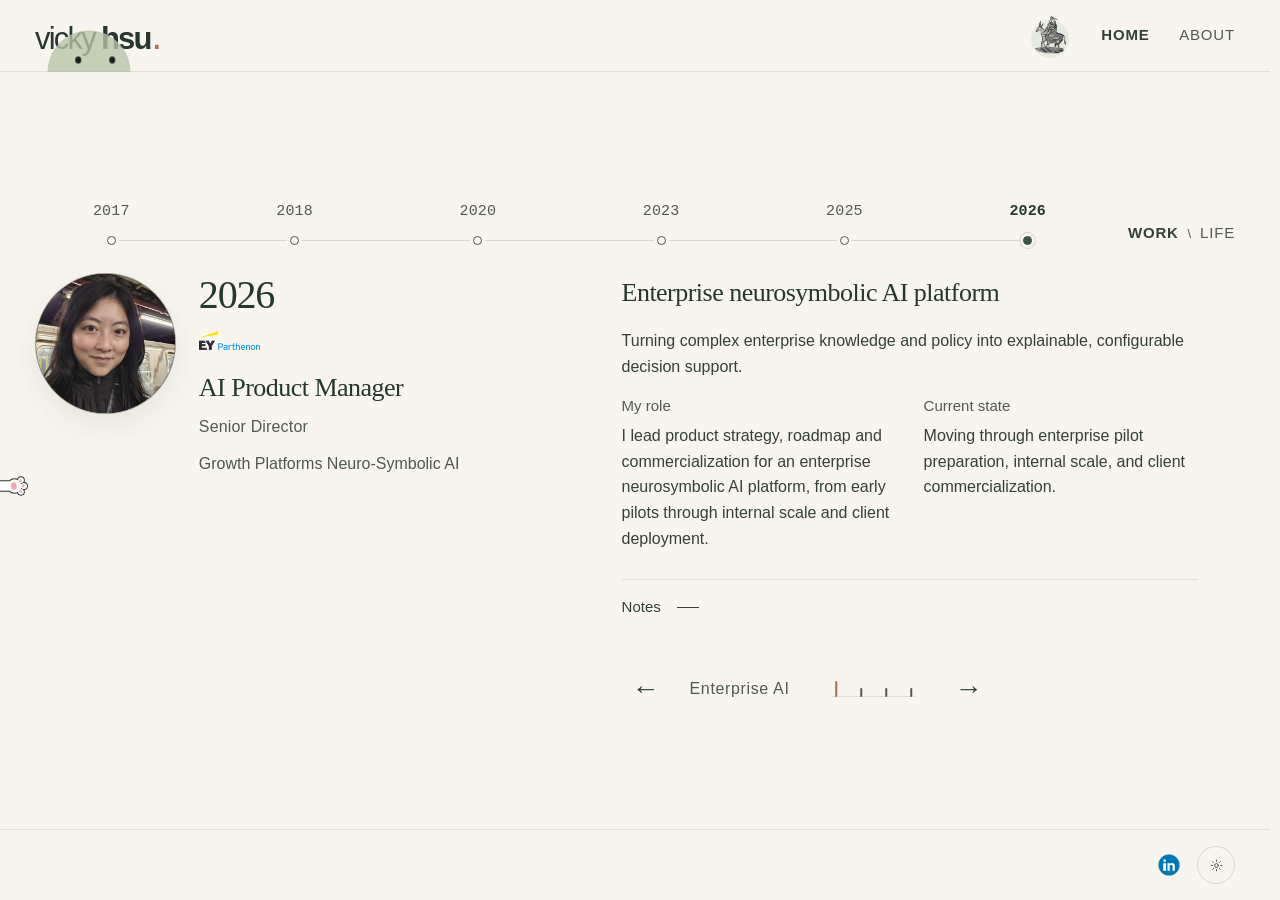
==== commit 2ca292fd: "Ship About pacing, Work/Life rail, and home polish for GitHub Pages. Tighten About scroll, stabilize" ====
--- a/index.html
+++ b/index.html
@@ -22,7 +22,7 @@
     <link rel="icon" href="assets/favicon-32.png?v=20261111-face" type="image/png" sizes="32x32">
     <link rel="icon" href="assets/favicon-16.png?v=20261111-face" type="image/png" sizes="16x16">
     <link rel="apple-touch-icon" href="assets/apple-touch-icon.png?v=20261111-face" sizes="180x180">
-    <link rel="stylesheet" href="styles.css?v=20261111-pinfix2">
+    <link rel="stylesheet" href="styles.css?v=20261111-nav-bold1">
     <script>
       (() => {
         try {
@@ -42,9 +42,11 @@
         }
       })();
     </script>
-    <script src="script.js?v=20260802-blobpersist2" defer></script>
-  <link rel="stylesheet" href="/refinements.css?v=42">
-<script src="/refinements.js?v=22" defer></script>
+    <script src="script.js?v=20261111-curtain" defer></script>
+  <link rel="stylesheet" href="/refinements.css?v=48">
+<script src="/refinements.js?v=24" defer></script>
+<link rel="stylesheet" href="/curtain.css?v=4">
+<script src="/curtain.js?v=4" defer></script>
 <noscript><style>body,body.about-site{display:block;height:auto}main,body.about-site .about-page{height:auto;overflow:visible}.achievements>.section-shell{display:block;height:auto}.career-browser,.home-layout .career-browser{display:block}.career-content,.home-layout .career-content{overflow:visible}.career-entry[hidden],.career-entry [hidden],html .work-pages .work-panel[hidden]{display:block!important}.career-entry{margin-block:30px}.career-entry>.progression-period{display:block}.career-heading button,.career-years,.home-layout .career-years,.work-controls,.gallery-controls,.gallery-title-card,.gallery-card-select,.gallery-close{display:none!important}.work-panel,.work-panel:not(:first-child){display:block;height:auto;margin-block:40px}.about-page .gallery-section,.about-page .gallery-section .section-shell,.perspective-gallery{height:auto}.gallery-stage{position:static;perspective:none}.gallery-card{position:static;transform:none!important;opacity:1!important;width:100%;height:auto;margin:30px 0;pointer-events:auto}.gallery-card-layout{height:auto}.gallery-card-copy{opacity:1}</style></noscript>
 </head>
   <body>
@@ -106,10 +108,37 @@
       </nav>
     </header>
 
+    <button class="curtain-pull" type="button" data-curtain-pull aria-label="Cat paw">
+      <svg class="curtain-paw" viewBox="0 0 120 60" aria-hidden="true" focusable="false">
+        <defs>
+          <g id="curtain-paw-shape">
+            <rect x="-300" y="17" width="382" height="26" rx="13"/>
+            <ellipse cx="86" cy="30" rx="19" ry="18.5"/>
+            <circle class="paw-toe paw-toe-a" cx="102" cy="17.5" r="8"/>
+            <circle class="paw-toe paw-toe-b" cx="108.5" cy="30" r="8.5"/>
+            <circle class="paw-toe paw-toe-c" cx="102" cy="42.5" r="8"/>
+          </g>
+        </defs>
+        <use class="paw-outline" href="#curtain-paw-shape"/>
+        <use class="paw-fill" href="#curtain-paw-shape"/>
+        <path class="paw-pad" d="M76 30c0-6 4-10 8.500-10s7.500 4 7.500 10-3 10-7.500 10S76 36 76 30Z"/>
+        <ellipse class="paw-pad paw-toe paw-toe-a" cx="100.500" cy="19" rx="4" ry="3.400" transform="rotate(-30 100.500 19)"/>
+        <ellipse class="paw-pad paw-toe paw-toe-b" cx="106.500" cy="30" rx="3.600" ry="4"/>
+        <ellipse class="paw-pad paw-toe paw-toe-c" cx="100.500" cy="41" rx="4" ry="3.400" transform="rotate(30 100.500 41)"/>
+      </svg>
+    </button>
+
     <main id="main-content">
-      <section class="achievements section ruled-section" id="achievements" aria-label="Career timeline">
+      <section class="achievements section ruled-section" id="achievements" aria-label="Timeline">
         <div class="section-shell home-layout">
-<div class="career-heading"><h2>Career</h2><button type="button" data-career-hobbies aria-pressed="false" aria-label="Show hobbies"><span class="mode-track" aria-hidden="true"><span class="mode-knob"></span></span></button></div><nav class="career-years" aria-label="Career year"></nav><aside class="career-browser"><img class="career-portrait" src="assets/vicky-hsu-portrait.png" alt="Portrait of Vicky Hsu" width="480" height="480"><div class="career-content"><article class="career-entry" data-year="2011" data-personal="true" hidden>
+<div class="career-rail">
+            <nav class="career-years" aria-label="Timeline year"></nav>
+            <div class="mode-pair" role="group" aria-label="Timeline mode">
+              <button type="button" data-timeline-mode="work" aria-pressed="true">Work</button>
+              <span class="mode-pair-sep" aria-hidden="true">\</span>
+              <button type="button" data-timeline-mode="life" aria-pressed="false">Life</button>
+            </div>
+          </div><aside class="career-browser"><img class="career-portrait" src="assets/vicky-hsu-portrait.png" alt="Portrait of Vicky Hsu" width="480" height="480"><div class="career-content"><article class="career-entry" data-year="2011" data-personal="true" hidden>
                   <span class="progression-period">2011</span>
                   
                   <div class="progression-description" data-hobby-content aria-hidden="true">
--- a/styles.css
+++ b/styles.css
@@ -1266,35 +1266,18 @@
   min-height: 44px;
   color: var(--muted);
   font-size: 0.82rem;
-  font-weight: 700;
+  font-weight: 500;
   letter-spacing: 0.055em;
   text-decoration: none;
   text-transform: uppercase;
-}
-
-.nav-links > a::after {
-  position: absolute;
-  right: 0;
-  bottom: 4px;
-  left: 0;
-  height: 2px;
-  background: var(--accent);
-  content: "";
-  transform: scaleX(0);
-  transform-origin: left;
-  transition: transform 160ms ease;
+  transition: color 140ms ease, font-weight 140ms ease;
 }
 
 .nav-links > a:hover,
 .nav-links > a[aria-current="location"],
 .nav-links > a[aria-current="page"] {
   color: var(--text);
-}
-
-.nav-links > a:hover::after,
-.nav-links > a[aria-current="location"]::after,
-.nav-links > a[aria-current="page"]::after {
-  transform: scaleX(1);
+  font-weight: 700;
 }
 
 .nav-toggle {
@@ -4395,21 +4378,6 @@
     border-bottom: 0;
   }
 
-  .nav-links > a::after {
-    right: auto;
-    bottom: 50%;
-    left: 0;
-    width: 2px;
-    height: 1.2rem;
-    transform: translateY(50%) scaleY(0);
-  }
-
-  .nav-links > a:hover::after,
-  .nav-links > a[aria-current="location"]::after,
-  .nav-links > a[aria-current="page"]::after {
-    transform: translateY(50%) scaleY(1);
-  }
-
   .theme-toggle {
     width: 34px;
     height: 34px;
@@ -5016,15 +4984,24 @@
   isolation: isolate;
 }
 
+/* Chapter mark only — personality reel starts immediately after. */
+.about-pin-break--chapter {
+  min-height: min(36svh, 14rem);
+  padding-block: clamp(1.25rem, 4vh, 2.25rem);
+}
+
 .about-pin-break--soft {
-  /* Full interstitial; Contact arrives early via a shorter pin scrub below. */
-  min-height: 100svh;
-  padding-block: clamp(1.25rem, 4vh, 2.25rem);
-}
-
-/* Contact arrives sooner: shorter scrub from lead-in → Contact. */
+  /* Shorter lead-in so Contact arrives sooner after Horticulture. */
+  min-height: min(48svh, 22rem);
+  padding-block: clamp(0.75rem, 2.5vh, 1.5rem);
+}
+
+/* Single contact panel: hold just long enough for the jump beat. */
 #contact-gallery {
-  --about-pin-panel-scroll: min(42vh, 22rem);
+  --about-pin-panel-scroll: min(28vh, 14rem);
+  height: calc(
+    var(--about-pin-sticky-height) + var(--about-pin-panel-scroll)
+  );
 }
 
 .about-pin-break h2,
@@ -5055,6 +5032,12 @@
   background: var(--bg);
 }
 
+/* Hobbies: keep the pin motion, charge ~half a viewport per slide. */
+.about-pin-track--reel,
+#hobby-gallery {
+  --about-pin-panel-scroll: calc(var(--about-pin-sticky-height) * 0.48);
+}
+
 .about-pin-sticky {
   position: sticky;
   top: var(--header-height);
@@ -5241,37 +5224,159 @@
 
 .about-pin-panel--contact {
   display: flex;
-  align-items: center;
-  justify-content: center;
+  align-items: stretch;
+  justify-content: stretch;
+  padding: 0;
   text-align: center;
 }
 
-.about-pin-contact {
-  width: auto;
-  max-width: min(34rem, 100%);
-  margin: 0 auto;
-}
-
-.about-pin-contact p {
-  margin: 0;
-}
-
-.about-pin-contact a {
+.about-pin-jump {
+  /* Size container so the 16:9 media frame can cover every viewport the same way. */
+  container-type: size;
+  container-name: jump;
+  position: relative;
+  width: 100%;
+  height: 100%;
+  overflow: clip;
+  background: #1b1c1a;
+  isolation: isolate;
+}
+
+/*
+ * Cover-sized 16:9 frame matching the source clip. CTA % coords are relative to
+ * this frame (not the panel), so her hat alignment holds across devices.
+ * top/translate 42% mirrors the old object-position focal point.
+ */
+.about-pin-jump-frame {
+  position: absolute;
+  left: 50%;
+  top: 42%;
+  translate: -50% -42%;
+  aspect-ratio: 16 / 9;
+  width: max(100cqw, calc(100cqh * 16 / 9));
+  height: auto;
+}
+
+@supports not (width: 1cqw) {
+  .about-pin-jump-frame {
+    inset: 0;
+    translate: none;
+    width: 100%;
+    height: 100%;
+    aspect-ratio: auto;
+  }
+}
+
+.about-pin-jump-video,
+.about-pin-jump-still {
+  position: absolute;
+  inset: 0;
+  display: block;
+  width: 100%;
+  height: 100%;
+  object-fit: fill;
+  pointer-events: none;
+  user-select: none;
+  -webkit-user-select: none;
+}
+
+.about-pin-jump-still {
+  opacity: 0;
+  visibility: hidden;
+  z-index: 1;
+}
+
+.about-pin-jump.is-frozen .about-pin-jump-still {
+  opacity: 1;
+  visibility: visible;
+}
+
+.about-pin-jump.is-frozen .about-pin-jump-video {
+  opacity: 0;
+}
+
+.about-pin-jump-cta {
+  position: absolute;
+  /*
+   * Image-space pin (not panel/stage %). Prior 56.7% was a stage coordinate
+   * mistaken for frame % — portrait cover crops magnify that miss to the right.
+   * 53.7% / 61.6% = hat center X, a smidge above the cap in the 16:9 source.
+   */
+  left: 53.7%;
+  top: 61.6%;
+  z-index: 2;
+  transform: translate(-50%, calc(-50% + 0.45rem));
+  /* Cap against the visible stage (cqw), not the oversized cover frame. */
+  max-width: min(22rem, 68cqw);
+  padding: 0.55rem 0.75rem;
   font-family: var(--display);
-  font-weight: 600;
-  font-size: clamp(1.15rem, 1.4vw, 1.4rem);
-  letter-spacing: -0.02em;
-  line-height: 1.3;
-  color: var(--text-strong);
+  font-weight: 650;
+  font-size: clamp(1.05rem, 5.2cqw, 1.75rem);
+  text-wrap: balance;
+  text-align: center;
+  letter-spacing: -0.03em;
+  line-height: 1.2;
+  color: #fff;
   text-decoration: none;
-  border-bottom: 1.5px solid color-mix(in srgb, var(--accent) 55%, transparent);
-  transition: border-color 180ms ease, color 180ms ease;
-}
-
-.about-pin-contact a:hover,
-.about-pin-contact a:focus-visible {
-  color: var(--accent-deep);
-  border-bottom-color: var(--accent);
+  text-shadow:
+    0 1px 2px rgba(20, 24, 18, 0.55),
+    0 8px 28px rgba(20, 24, 18, 0.35);
+  border-bottom: 1.5px solid color-mix(in srgb, #fff 55%, transparent);
+  opacity: 0;
+  visibility: hidden;
+  pointer-events: none;
+  transition:
+    opacity 520ms cubic-bezier(0.16, 1, 0.3, 1),
+    transform 520ms cubic-bezier(0.16, 1, 0.3, 1),
+    visibility 0s linear 520ms,
+    border-color 180ms ease;
+}
+
+.about-pin-jump-cta.is-visible {
+  opacity: 1;
+  visibility: visible;
+  pointer-events: auto;
+  transform: translate(-50%, -50%);
+  transition:
+    opacity 520ms cubic-bezier(0.16, 1, 0.3, 1),
+    transform 520ms cubic-bezier(0.16, 1, 0.3, 1),
+    visibility 0s linear 0s,
+    border-color 180ms ease;
+}
+
+.about-pin-jump-cta:hover,
+.about-pin-jump-cta:focus-visible {
+  border-bottom-color: #fff;
+}
+
+.about-pin-jump-cta:focus-visible {
+  outline: 2px solid #fff;
+  outline-offset: 6px;
+}
+
+.about-pin-jump-cta [data-letter-bounce] {
+  display: inline;
+}
+
+.about-pin-jump-letter {
+  display: inline-block;
+  transform-origin: 50% 50%;
+}
+
+.about-pin-jump-letter--space {
+  white-space: pre;
+}
+
+@media (prefers-reduced-motion: reduce) {
+  .about-pin-jump-cta,
+  .about-pin-jump-cta.is-visible {
+    transition: none;
+    transform: translate(-50%, -50%);
+  }
+
+  .about-pin-jump-letter {
+    transform: none !important;
+  }
 }
 
 .about-pin-panel--text-left .about-pin-copy {
@@ -5363,7 +5468,7 @@
 .about-pin-details dt,
 .about-pin-details.case-details dt {
   font-family: var(--sans);
-  font-size: 0.68rem;
+  font-size: 0.75rem;
   font-weight: 600;
   letter-spacing: 0.06em;
   text-transform: uppercase;
@@ -5540,8 +5645,7 @@
   position: fixed;
   left: 0;
   right: 0;
-  bottom: 28px;
-  height: 3px;
+  bottom: 20px;
   display: flex;
   justify-content: center;
   align-items: center;
@@ -5556,24 +5660,80 @@
 .about-pin-progress.is-active {
   opacity: 1;
   visibility: visible;
-}
-
-/* Full muted track from About Me → Contact; fill grows to 100%. */
-.about-pin-progress::before {
-  content: "";
-  display: block;
+  pointer-events: auto;
+}
+
+.about-pin-progress-rail {
+  width: min(36rem, 86vw);
+  display: grid;
+  gap: 0.55rem;
+  padding: 0.65rem 0.85rem 0.75rem;
+  border-radius: 0.85rem;
+  background: color-mix(in srgb, var(--bg) 94%, var(--surface-strong));
+  border: 1px solid color-mix(in srgb, var(--text) 10%, transparent);
+  box-shadow: 0 10px 28px color-mix(in srgb, var(--text) 10%, transparent);
+  overflow: visible;
+}
+
+.about-pin-chapters {
+  display: flex;
+  justify-content: space-between;
+  gap: 0.5rem;
+  margin: 0;
+  padding: 0;
+  list-style: none;
+  overflow: visible;
+}
+
+.about-pin-chapters a {
+  display: inline-block;
+  min-height: 1.5rem;
+  padding: 0.15rem 0.1rem;
+  font-family: var(--display);
+  font-size: 0.8125rem;
+  font-weight: 500;
+  letter-spacing: -0.02em;
+  line-height: 1.2;
+  color: color-mix(in srgb, var(--text) 62%, transparent);
+  text-decoration: none;
+  overflow: visible;
+  transition: color 140ms ease, font-weight 140ms ease;
+}
+
+.about-pin-chapters a:hover,
+.about-pin-chapters a:focus-visible {
+  color: var(--text-strong);
+}
+
+.about-pin-chapters a:focus-visible {
+  outline: 2px solid var(--accent);
+  outline-offset: 3px;
+}
+
+.about-pin-chapters a[aria-current="true"] {
+  color: var(--text-strong);
+  font-weight: 700;
+}
+
+.about-pin-chapters [data-letter-bounce] {
+  display: inline;
+}
+
+.about-pin-progress-track {
+  position: relative;
+  height: 3px;
+  width: 100%;
+  border-radius: 999px;
+  overflow: hidden;
+  background: color-mix(in srgb, var(--accent) 22%, transparent);
+}
+
+.about-pin-progress-fill {
   height: 100%;
-  width: min(36rem, 72vw);
-  max-width: min(36rem, 72vw);
-  border-radius: 999px;
-  background:
-    linear-gradient(
-      90deg,
-      var(--accent) 0,
-      var(--accent) var(--about-pin-progress),
-      color-mix(in srgb, var(--accent) 22%, transparent) var(--about-pin-progress),
-      color-mix(in srgb, var(--accent) 22%, transparent) 100%
-    );
+  width: var(--about-pin-progress);
+  border-radius: inherit;
+  background: var(--accent);
+  transition: width 80ms linear;
 }
 
 @media (min-width: 901px) and (min-height: 650px) {
@@ -5642,12 +5802,17 @@
   }
 
   .about-pin-progress {
-    bottom: 24px;
-  }
-
-  .about-pin-progress::before {
-    width: min(20rem, 78vw);
-    max-width: min(20rem, 78vw);
+    bottom: 16px;
+  }
+
+  .about-pin-progress-rail {
+    width: min(22.5rem, 92vw);
+    gap: 0.45rem;
+    padding: 0.55rem 0.7rem 0.65rem;
+  }
+
+  .about-pin-chapters a {
+    font-size: 0.75rem;
   }
 }
 
@@ -5678,7 +5843,29 @@
     min-height: 100svh;
   }
 
+  .about-pin-break--chapter {
+    min-height: min(36svh, 14rem);
+  }
+
   .about-pin-progress {
+    position: sticky;
+    bottom: 0;
+    opacity: 1;
+    visibility: visible;
+    pointer-events: auto;
+    margin-top: 1rem;
+  }
+
+  .about-pin-progress-rail {
+    box-shadow: none;
+    background: var(--bg);
+    border: 0;
+    border-top: 1px solid color-mix(in srgb, var(--text) 12%, transparent);
+    border-radius: 0;
+    width: 100%;
+  }
+
+  .about-pin-progress-track {
     display: none;
   }
 }
--- a/refinements.css
+++ b/refinements.css
@@ -56,7 +56,7 @@
 body>header,body>main,body>footer,.achievements>.section-shell,.career-timeline,.work-pages{min-width:0}
 .achievements>.section-shell{grid-template-columns:minmax(0,1fr)}
 }
-:root{--bg:#f7f5ee;--surface:#eeeee3;--surface-strong:#fffdf7;--text:#354036;--text-strong:#25372f;--text-soft:#586157;--muted:#616b60;--accent:#6e806a;--accent-soft:#e6eadf;--accent-deep:#3d5744;--header-bg:#f7f5ee}
+:root{--bg:#f7f5ee;--surface:#eeeee3;--surface-strong:#fffdf7;--text:#354036;--text-strong:#25372f;--text-soft:#4f574f;--muted:#515a50;--accent:#6e806a;--accent-soft:#e6eadf;--accent-deep:#3d5744;--header-bg:#f7f5ee}
 :root[data-theme="dark"]{--bg:#1b2229;--surface:#252f38;--surface-strong:#303c47;--text:#e5e9e7;--text-strong:#faf7ed;--text-soft:#ccd5d7;--muted:#b4c1c5;--accent:#b4c9b5;--accent-deep:#d0dfce;--accent-soft:#34443f;--border:#53616b;--border-soft:#3e4b55;--header-bg:#1b2229;--ink-inverse:#17231e;--moss:#b5c5a3;--warm:#d6bf96;--warm-soft:#403b32;--pointillism-base:#d5ddd2;--shadow:none}
 .personal-wordmark{display:inline-flex;align-items:baseline;color:var(--text-strong);font-family:'Century Gothic','Avenir Next',Arial,sans-serif;font-size:31px;font-weight:400;line-height:1;letter-spacing:-1.8px;text-transform:lowercase;gap:6px}
 .personal-wordmark>span{font-weight:700}.personal-wordmark i{font-style:normal;color:#ad7656;margin-left:-5px;font-size:38px}.wordmark:hover .personal-wordmark{color:var(--text-strong)}
@@ -75,7 +75,7 @@
 .refined-gallery .gallery-mooscles .mooscles-visual{display:grid;place-items:center;min-height:0;background:none;overflow:visible;border:0}
 .mooscles-icon{width:min(70%,240px);height:auto;filter:none;transition:transform .4s}
 .career-browser{padding:24px 28px 22px 0;min-width:0;border-right:1px solid var(--border);display:flex;flex-direction:column;gap:24px}
-.career-heading{display:flex;justify-content:space-between;align-items:center;gap:14px}.career-heading h2{font:400 25px/1.2 var(--display);margin:0;color:var(--text-strong)}.career-heading button{font:13px var(--sans);color:var(--muted);background:none;border:0;padding:8px 0;cursor:pointer;text-decoration:underline;text-underline-offset:4px}
+.career-heading{display:flex;align-items:center;gap:14px}
 .career-years{display:grid;grid-template-columns:repeat(3,1fr);gap:8px}.career-years button{font:14px var(--mono);border:1px solid var(--border-soft);border-radius:22px;padding:9px 4px;background:none;color:var(--muted);cursor:pointer;transition:background .25s,color .25s}.career-years button[aria-current="true"]{background:var(--text-strong);color:var(--bg);border-color:var(--text-strong)}.career-years button[hidden]{display:none}
 .career-content{min-height:0;overflow:auto;flex:1;padding-top:12px}.career-entry[hidden],.career-entry [hidden]{display:none!important}.career-entry{animation:panel-in .3s ease}.career-entry>.progression-period{display:none}.career-entry .progression-description,.career-entry .progression-career-event,.career-entry .progression-personal-event{display:flex;align-items:flex-start;flex-direction:column;gap:8px;margin:0 0 20px;padding:0;text-align:left;opacity:1;transform:none}.career-entry .progression-role{font:400 25px/1.15 var(--display);color:var(--text-strong);max-width:100%}.career-entry .progression-grade{font:13px/1.5 var(--sans);color:var(--muted);letter-spacing:.04em}.career-entry .progression-domain{font:14px/1.5 var(--sans);color:var(--text-soft)}.career-entry .progression-logo{width:auto;height:30px;max-width:135px;object-fit:contain;margin:0 0 6px}.career-entry .progression-personal-event{border-top:1px solid var(--border-soft);padding-top:16px}.career-entry .progression-personal-event .progression-role{font-size:18px}
 [data-theme="dark"] .career-entry .progression-logo{background:#f7f5ee;padding:5px;border-radius:4px;box-sizing:content-box}
@@ -181,7 +181,7 @@
 .refined-gallery .gallery-card:has(.project-notes) .case-details dt{margin-bottom:5px}
 .refined-gallery .app-store-badge{width:110px;height:auto}.refined-gallery .app-store-link{margin-top:12px}
 .career-browser{border:0;display:grid;grid-template-columns:48px minmax(0,1fr);grid-template-rows:auto minmax(0,1fr);gap:36px 20px;padding-right:0}
-.career-heading{grid-column:1/-1}
+.career-rail{grid-column:1/-1}
 .career-years{display:flex;flex-direction:column;gap:18px;align-items:stretch;justify-content:flex-start;border:0;padding:0;position:relative}
 .career-years button{text-align:left;padding:6px 0;font-size:13px;min-height:32px}
 .career-years button:after{left:auto;right:-8px;top:50%;bottom:auto;width:12px;height:1px;background:#a56c4f;transform-origin:right}
@@ -218,7 +218,7 @@
 .poker-photo{display:block;height:100%;width:auto;max-width:100%;object-fit:contain;box-shadow:8px 10px 0 var(--surface);border-radius:0}
 .gallery-index-preview .poker-photo{box-shadow:none;object-fit:cover!important;width:62px!important;height:52px!important}
 .career-browser{display:grid;grid-template-columns:minmax(0,1fr);grid-template-rows:auto minmax(0,1fr) auto;gap:22px;padding:24px 0 15px}
-.career-heading{grid-column:1;grid-row:1}
+.career-rail{grid-column:1;grid-row:1}
 .career-content{grid-column:1;grid-row:2;padding:0 8px 0 0;scrollbar-width:thin;scrollbar-color:var(--border) transparent}
 .career-entry>.progression-period{display:block;font:400 64px/1 var(--display);letter-spacing:-.055em;color:var(--text-strong);margin:0 0 26px}
 .career-entry .progression-role{font-size:27px;line-height:1.15}
@@ -228,8 +228,8 @@
 .career-years button{min-width:0;min-height:44px;padding:12px 0 8px;text-align:center;font-size:13px;font-weight:400}
 .career-years button:after{left:calc(50% - 8px);right:auto;top:-9px;bottom:auto;width:16px;height:2px;transform-origin:center}
 .career-years button[aria-current="true"]{font-weight:700}
-.career-browser:has([data-career-hobbies][aria-pressed="true"]) .career-years{grid-template-columns:repeat(4,minmax(0,1fr));row-gap:4px}
-.career-browser:has([data-career-hobbies][aria-pressed="true"]) .career-years button:after{top:auto;bottom:1px}
+.home-layout[data-timeline-mode="life"] .career-years{grid-template-columns:repeat(4,minmax(0,1fr));row-gap:4px}
+.home-layout[data-timeline-mode="life"] .career-years button:after{top:auto;bottom:1px}
 @media(min-width:901px) and (min-height:650px){.achievements>.section-shell{grid-template-columns:280px minmax(0,1fr);gap:60px}}
 @media(max-width:900px),(max-height:649px){.career-browser{grid-template-rows:auto auto auto;gap:18px}.career-years{grid-row:2}.career-content{grid-row:3;overflow:visible}.career-entry>.progression-period{font-size:48px;margin-bottom:20px}}
 /* Home: a continuous date rail and a shared baseline for the project spread. */
@@ -238,8 +238,8 @@
   gap: 24px;
 }
 .home-layout .career-years,
-.home-layout .career-browser:has([data-career-hobbies][aria-pressed="true"]) .career-years {
-  grid-row: 2;
+.home-layout[data-timeline-mode="life"] .career-years {
+  grid-row: auto;
   display: flex;
   flex-direction: row;
   flex-wrap: nowrap;
@@ -264,7 +264,7 @@
   background: var(--border);
 }
 .home-layout .career-years button::after,
-.home-layout .career-browser:has([data-career-hobbies][aria-pressed="true"]) .career-years button::after {
+.home-layout[data-timeline-mode="life"] .career-years button::after {
   inset: auto auto 4px calc(50% - 3.5px);
   width: 7px;
   height: 7px;
@@ -399,68 +399,67 @@
 @media (prefers-reduced-motion: reduce) {
   .home-layout .career-entry { animation: none; }
   .home-layout .career-years button::after { transition: none; }
-  .mode-knob { transition: none; }
-}
-
-.home-layout .career-heading {
+}
+
+.home-layout .career-rail {
+  display: grid;
+  grid-template-columns: minmax(0, 1fr) auto;
+  align-items: end;
+  column-gap: clamp(0.75rem, 2vw, 1.5rem);
+  width: 100%;
+  min-width: 0;
+}
+.home-layout .career-rail .career-years {
+  grid-column: 1;
+  min-width: 0;
+}
+.home-layout .mode-pair {
+  grid-column: 2;
+  display: inline-flex;
   align-items: center;
-  gap: 16px;
-}
-.home-layout .career-heading h2 { font-size: 22px; }
-.home-layout .career-heading [data-career-hobbies] {
-  position: relative;
-  width: 38px;
-  height: 22px;
+  justify-content: flex-end;
+  gap: 0.55rem;
+  padding-bottom: 18px;
+  white-space: nowrap;
+}
+.home-layout .mode-pair [data-timeline-mode] {
+  min-height: 44px;
   padding: 0;
-  margin: 0;
   border: 0;
+  background: none;
+  color: var(--muted);
+  cursor: pointer;
+  font-size: 0.82rem;
+  font-weight: 500;
+  letter-spacing: 0.055em;
+  text-transform: uppercase;
   text-decoration: none;
-  color: inherit;
-}
-.home-layout .career-heading [data-career-hobbies]::before {
-  content: "Hobbies";
-  position: absolute;
-  left: 50%;
-  bottom: calc(100% + 6px);
-  transform: translateX(-50%);
+  transition: color 140ms ease, font-weight 140ms ease;
+}
+.home-layout .mode-pair [data-timeline-mode]:hover,
+.home-layout .mode-pair [data-timeline-mode]:focus-visible {
+  color: var(--text);
+}
+.home-layout .mode-pair [data-timeline-mode]:focus-visible {
+  outline: 2px solid var(--accent);
+  outline-offset: 3px;
+}
+.home-layout .mode-pair [data-timeline-mode][aria-pressed="true"] {
+  color: var(--text);
+  font-weight: 700;
+}
+.home-layout .mode-pair-sep {
   color: var(--muted);
-  font: 13px var(--sans);
-  letter-spacing: .04em;
-  white-space: nowrap;
-  opacity: 0;
-  pointer-events: none;
-}
-.home-layout .career-heading [data-career-hobbies]:hover::before,
-.home-layout .career-heading [data-career-hobbies]:focus-visible::before {
-  opacity: 1;
-}
-.home-layout .mode-track {
-  display: block;
-  width: 38px;
-  height: 16px;
-  border: 1px solid var(--border);
-  border-radius: 99px;
-  position: relative;
-}
-.home-layout .mode-knob {
-  position: absolute;
-  top: 2px;
-  left: 2px;
-  width: 10px;
-  height: 10px;
-  border-radius: 50%;
-  background: var(--muted);
-  transition: transform 180ms ease, background 180ms ease;
-}
-.home-layout [data-career-hobbies][aria-pressed="true"] .mode-knob {
-  transform: translateX(20px);
-  background: #a56c4f;
-}
-.home-layout .career-browser:has([data-career-hobbies][aria-pressed="true"]) .career-years {
+  font-size: 0.82rem;
+  font-weight: 500;
+  line-height: 1;
+  user-select: none;
+}
+.home-layout[data-timeline-mode="life"] .career-years {
   display: flex;
   flex-wrap: nowrap;
 }
-.home-layout .career-browser:has([data-career-hobbies][aria-pressed="true"]) .career-years button {
+.home-layout[data-timeline-mode="life"] .career-years button {
   font-size: 13px;
 }
 .home-layout .career-entry > .progression-period {
@@ -560,9 +559,6 @@
 html[data-theme="dark"] .home-layout .progression-logo-form-flow {
   filter: grayscale(1) brightness(0) invert(.88);
 }
-html[data-theme="dark"] .home-layout [data-career-hobbies][aria-pressed="true"] .mode-knob {
-  background: #d5a585;
-}
 @media (max-width: 900px), (max-height: 649px) {
   .home-layout .case-glance { grid-template-columns: 1fr; }
   .home-layout .career-entry > .progression-period { font-size: 56px; }
@@ -595,34 +591,11 @@
   padding: 0;
   border: 0;
 }
-.home-layout > .career-heading {
+.home-layout > .career-rail {
   align-self: end;
 }
-.home-layout .career-heading [data-career-hobbies] {
-  display: inline-flex;
-  align-items: center;
-  gap: 10px;
-  width: auto;
-  height: auto;
-  min-height: 44px;
-  padding: 0 2px;
-}
-.home-layout .career-heading [data-career-hobbies]::before {
-  content: "Hobbies";
-  position: static;
-  transform: none;
-  opacity: 1;
-  color: var(--muted);
-  font: 14px var(--sans);
-  letter-spacing: 0.03em;
-  white-space: nowrap;
-  pointer-events: none;
-}
-.home-layout .career-heading [data-career-hobbies][aria-pressed="true"]::before {
-  color: var(--text-strong);
-}
 .home-layout .career-years,
-.home-layout:has([data-career-hobbies][aria-pressed="true"]) .career-years {
+.home-layout[data-timeline-mode="life"] .career-years {
   display: flex;
   flex-flow: row nowrap;
   align-items: flex-end;
@@ -656,7 +629,7 @@
   display: none;
 }
 .home-layout .career-years button::after,
-.home-layout:has([data-career-hobbies][aria-pressed="true"]) .career-years button::after {
+.home-layout[data-timeline-mode="life"] .career-years button::after {
   inset: auto;
   left: calc(50% - 4.5px);
   right: auto;
@@ -726,25 +699,23 @@
 @media (min-width: 901px) and (min-height: 650px) {
   .achievements > .home-layout {
     grid-template-columns: minmax(340px, 0.92fr) minmax(0, 1.08fr);
-    grid-template-rows: auto auto minmax(0, 1fr);
+    grid-template-rows: auto minmax(0, 1fr);
     column-gap: clamp(40px, 5vw, 80px);
     row-gap: 0;
     align-items: stretch;
   }
-  .home-layout > .career-heading,
-  .home-layout > .career-years {
+  .home-layout > .career-rail {
     grid-column: 1 / -1;
-  }
-  .home-layout > .career-heading { grid-row: 1; }
-  .home-layout > .career-years { grid-row: 2; }
+    grid-row: 1;
+  }
   .home-layout > .career-browser {
     grid-column: 1;
-    grid-row: 3;
+    grid-row: 2;
     min-height: 0;
   }
   .home-layout > .work-pages {
     grid-column: 2;
-    grid-row: 3;
+    grid-row: 2;
     height: 100%;
     min-height: 0;
     margin: 0;
@@ -759,12 +730,26 @@
   }
 }
 @media (max-width: 900px), (max-height: 649px) {
+  .home-layout .career-rail {
+    grid-template-columns: minmax(0, 1fr);
+    row-gap: 0.25rem;
+  }
+  .home-layout .mode-pair {
+    grid-column: 1;
+    grid-row: 1;
+    justify-self: end;
+    padding-bottom: 0;
+  }
+  .home-layout .career-rail .career-years {
+    grid-column: 1;
+    grid-row: 2;
+  }
   .home-layout .career-years,
-  .home-layout:has([data-career-hobbies][aria-pressed="true"]) .career-years {
+  .home-layout[data-timeline-mode="life"] .career-years {
     flex-wrap: wrap;
     --rail-gap: 12px;
     gap: 6px 12px;
-    padding: 14px 0 8px;
+    padding: 10px 0 8px;
   }
   .home-layout .career-years button {
     flex: 1 1 calc(33.33% - 12px);
@@ -801,19 +786,21 @@
 /* Portrait sits with the current year. Type uses one scale, so a wide screen does not inflate the year. */
 .home-layout > .career-browser {
   display: grid;
-  grid-template-columns: 92px minmax(0, 1fr);
-  column-gap: 22px;
+  grid-template-columns: clamp(7.5rem, 11vw, 9.5rem) minmax(0, 1fr);
+  column-gap: clamp(1.1rem, 1.8vw, 1.75rem);
   align-items: start;
 }
 .home-layout .career-portrait {
   grid-column: 1;
   grid-row: 1;
-  width: 92px;
-  height: 92px;
+  width: clamp(7.5rem, 11vw, 9.5rem);
+  height: clamp(7.5rem, 11vw, 9.5rem);
   object-fit: cover;
-  object-position: center 46%;
+  object-position: center 28%;
   border-radius: 50%;
   background: #1a1814;
+  border: 1px solid color-mix(in srgb, var(--border) 70%, transparent);
+  box-shadow: 0 12px 28px color-mix(in srgb, var(--text) 8%, transparent);
 }
 .home-layout .career-content {
   grid-column: 2;
@@ -857,17 +844,14 @@
 .home-layout .career-years button {
   font-size: 15px;
 }
-.home-layout .career-heading h2 {
-  font-size: 18px;
-}
 @media (max-width: 900px), (max-height: 649px) {
   .home-layout > .career-browser {
-    grid-template-columns: 72px minmax(0, 1fr);
-    column-gap: 16px;
+    grid-template-columns: 6.5rem minmax(0, 1fr);
+    column-gap: 1rem;
   }
   .home-layout .career-portrait {
-    width: 72px;
-    height: 72px;
+    width: 6.5rem;
+    height: 6.5rem;
   }
   .home-layout .career-entry > .progression-period {
     font-size: 32px;
@@ -919,7 +903,7 @@
   }
   body:not(.about-site) .achievements > .home-layout {
     height: auto;
-    grid-template-rows: auto auto auto;
+    grid-template-rows: auto auto;
     align-items: start;
   }
   .home-layout > .career-browser,
@@ -987,9 +971,9 @@
 .site-nav .nav-links > a {
   font-size: 15px;
 }
-.home-layout .career-heading h2,
+.home-layout .mode-pair [data-timeline-mode],
 .home-layout .career-years button,
-.home-layout .career-browser:has([data-career-hobbies][aria-pressed="true"]) .career-years button,
+.home-layout[data-timeline-mode="life"] .career-years button,
 .home-layout .case-glance dt,
 .home-layout .case-disclosure summary,
 .home-layout .case-details dt,
@@ -1172,3 +1156,41 @@
   max-height: min(42vh, 20rem) !important;
   border: 0 !important;
 }
+
+/* Keep project folio height stable while flipping — controls stay put. */
+.home-layout > .work-pages {
+  display: grid;
+  grid-template-columns: minmax(0, 1fr);
+  grid-template-rows: auto auto;
+  align-content: start;
+}
+
+.home-layout .work-panel {
+  grid-column: 1;
+  grid-row: 1;
+  align-self: start;
+  width: 100%;
+}
+
+.home-layout .work-controls {
+  grid-column: 1;
+  grid-row: 2;
+  position: static;
+  margin-top: 32px;
+}
+
+.home-layout .work-panel[hidden] {
+  display: grid !important;
+  visibility: hidden;
+  pointer-events: none;
+  z-index: 0;
+}
+
+.home-layout .work-panel:not(:has(.reasoning-diagram))[hidden] {
+  display: flex !important;
+}
+
+.home-layout .work-panel:not([hidden]) {
+  visibility: visible;
+  z-index: 1;
+}
--- a/curtain.css
+++ b/curtain.css
@@ -0,0 +1,153 @@
+/* Cat paw: peeks in from the left edge, opens and closes, and whips away when clicked. */
+@property --curl {
+  syntax: "<number>";
+  inherits: true;
+  initial-value: 0;
+}
+
+.curtain-pull {
+  --curl: 0;
+  --paw-ink: #2a302b;
+  --paw-pad: #eea9b4;
+  position: fixed;
+  z-index: 1002;
+  top: 54%;
+  left: 0;
+  display: flex;
+  align-items: center;
+  padding: 0;
+  border: 0;
+  background: none;
+  width: 60px;
+  height: 44px;
+  margin-top: -22px;
+  cursor: grab;
+  -webkit-tap-highlight-color: transparent;
+  touch-action: manipulation;
+  transition: translate 0.3s cubic-bezier(0.6, -0.28, 0.74, 0.05), opacity 0.2s linear 0.12s;
+  animation: curtain-paw-knead 2.5s ease-in-out infinite;
+}
+
+.curtain-pull:focus-visible {
+  outline: 2px solid var(--accent);
+  outline-offset: 2px;
+  border-radius: 6px;
+}
+
+/* The paw peeks in from the edge; most of the arm stays off-screen. */
+.curtain-paw {
+  display: block;
+  flex: none;
+  width: 44px;
+  height: 22px;
+  overflow: visible;
+  translate: -17px 0;
+  transition: translate 0.4s cubic-bezier(0.2, 0.9, 0.3, 1.2);
+  animation: curtain-paw-peek 5s ease-in-out infinite;
+}
+
+.curtain-paw .paw-outline {
+  fill: var(--paw-ink);
+  stroke: var(--paw-ink);
+  stroke-width: 5;
+}
+
+.curtain-paw .paw-fill {
+  fill: #fff;
+}
+
+.curtain-paw .paw-pad {
+  fill: var(--paw-pad);
+}
+
+/* Open: toes fan out. Closed: they pull in toward the pad. */
+.curtain-paw .paw-toe {
+  --open-x: 3px;
+  --open-y: 0px;
+  --shut-y: 0px;
+  translate: calc((1 - var(--curl)) * var(--open-x) - var(--curl) * 7px)
+    calc((1 - var(--curl)) * var(--open-y) + var(--curl) * var(--shut-y));
+}
+
+.curtain-paw .paw-toe-a {
+  --open-x: 1.5px;
+  --open-y: -3.5px;
+  --shut-y: 2.5px;
+}
+
+.curtain-paw .paw-toe-c {
+  --open-x: 1.5px;
+  --open-y: 3.5px;
+  --shut-y: -2.5px;
+}
+
+.curtain-pull:hover .curtain-paw,
+.curtain-pull:focus-visible .curtain-paw {
+  translate: -9px 0;
+  animation-play-state: paused;
+}
+
+.curtain-pull.is-grab {
+  --curl: 1;
+  cursor: grabbing;
+  animation: none;
+  transition: --curl 0.14s ease-out, translate 0.3s cubic-bezier(0.6, -0.28, 0.74, 0.05),
+    opacity 0.2s linear 0.12s;
+}
+
+.curtain-pull.is-grab .curtain-paw {
+  translate: 0 0;
+  animation: none;
+  transition-duration: 0.14s;
+}
+
+/* The tug: the paw whips back out past the left edge. */
+.curtain-pull.is-yank {
+  translate: -90px 0;
+  opacity: 0;
+}
+
+@keyframes curtain-paw-knead {
+  0%,
+  100% {
+    --curl: 0;
+  }
+
+  50% {
+    --curl: 1;
+  }
+}
+
+@keyframes curtain-paw-peek {
+  0%,
+  58%,
+  100% {
+    translate: -17px 0;
+  }
+
+  70%,
+  90% {
+    translate: -12px 0;
+  }
+}
+
+@media (max-width: 700px) {
+  .curtain-pull {
+    top: auto;
+    bottom: 14%;
+  }
+}
+
+@media (prefers-reduced-motion: reduce) {
+  .curtain-pull,
+  .curtain-paw {
+    animation: none;
+    transition: none;
+  }
+}
+
+@media print {
+  .curtain-pull {
+    display: none;
+  }
+}
